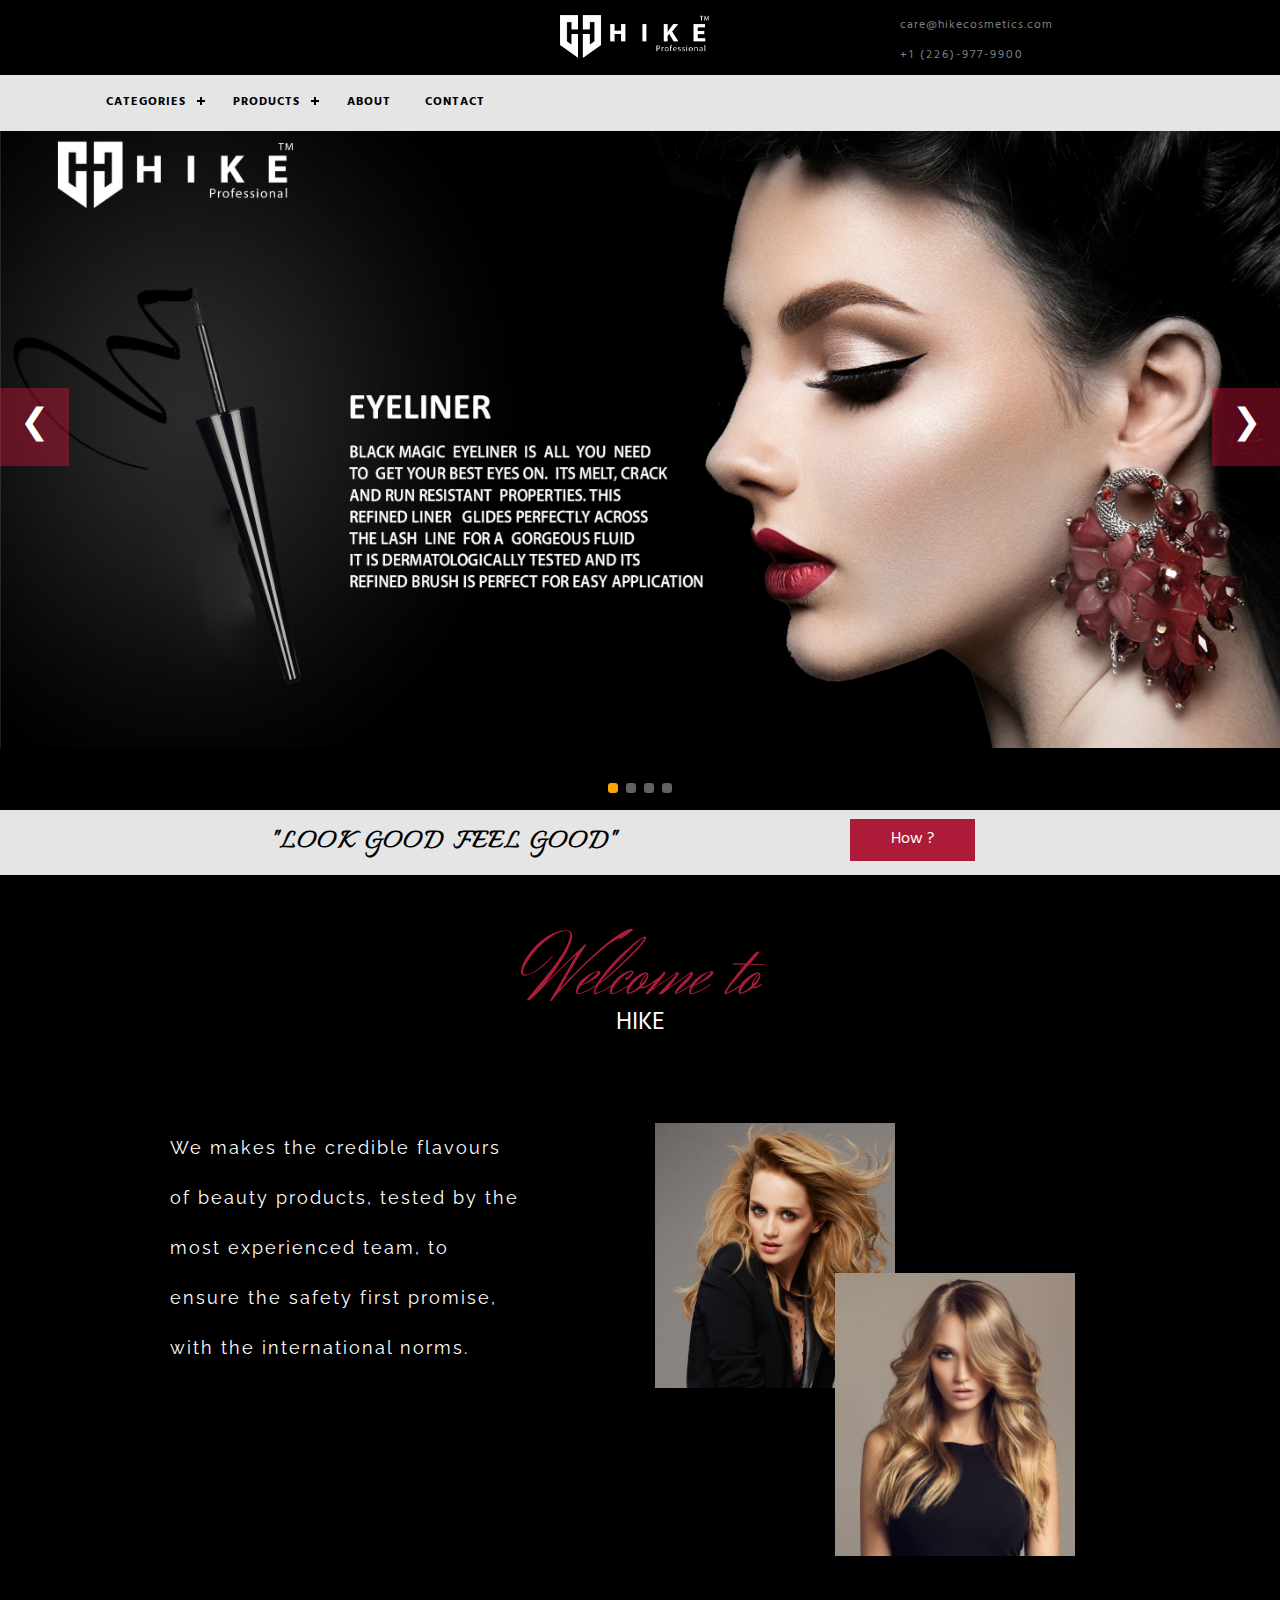
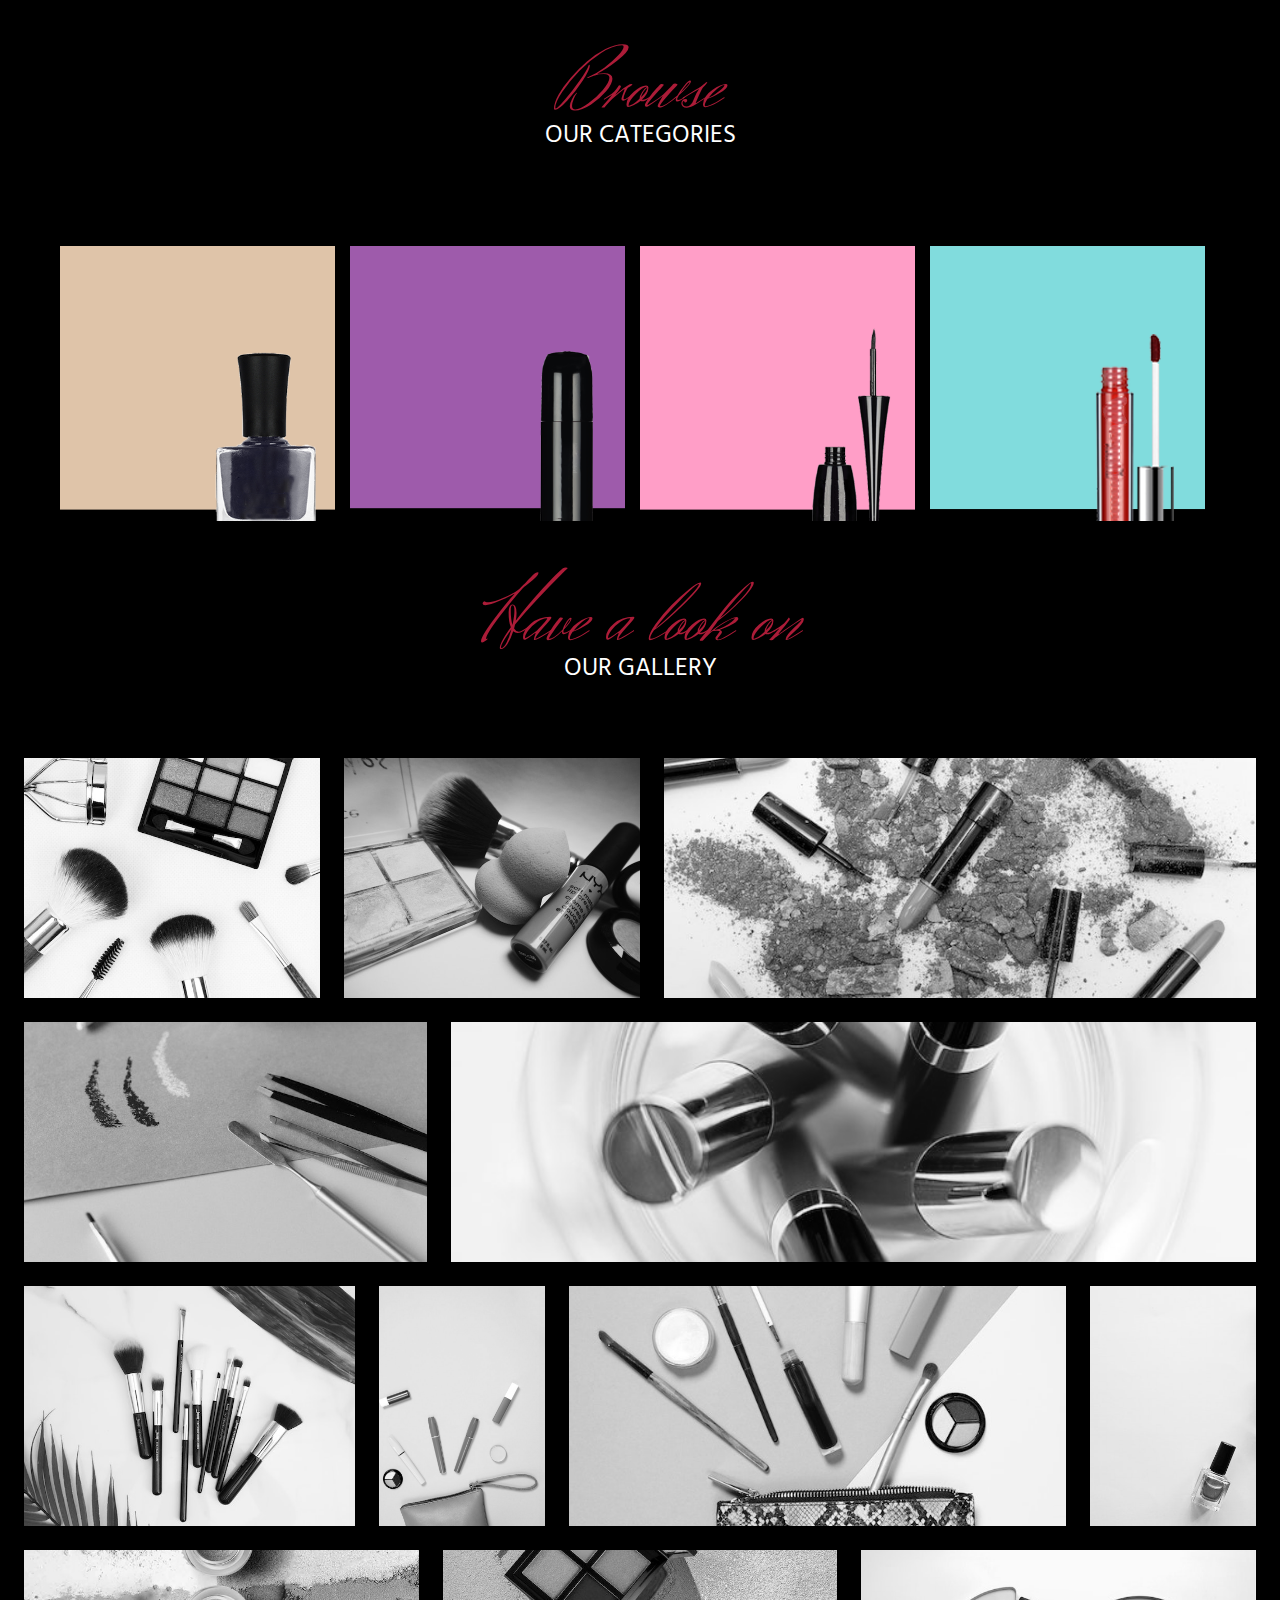
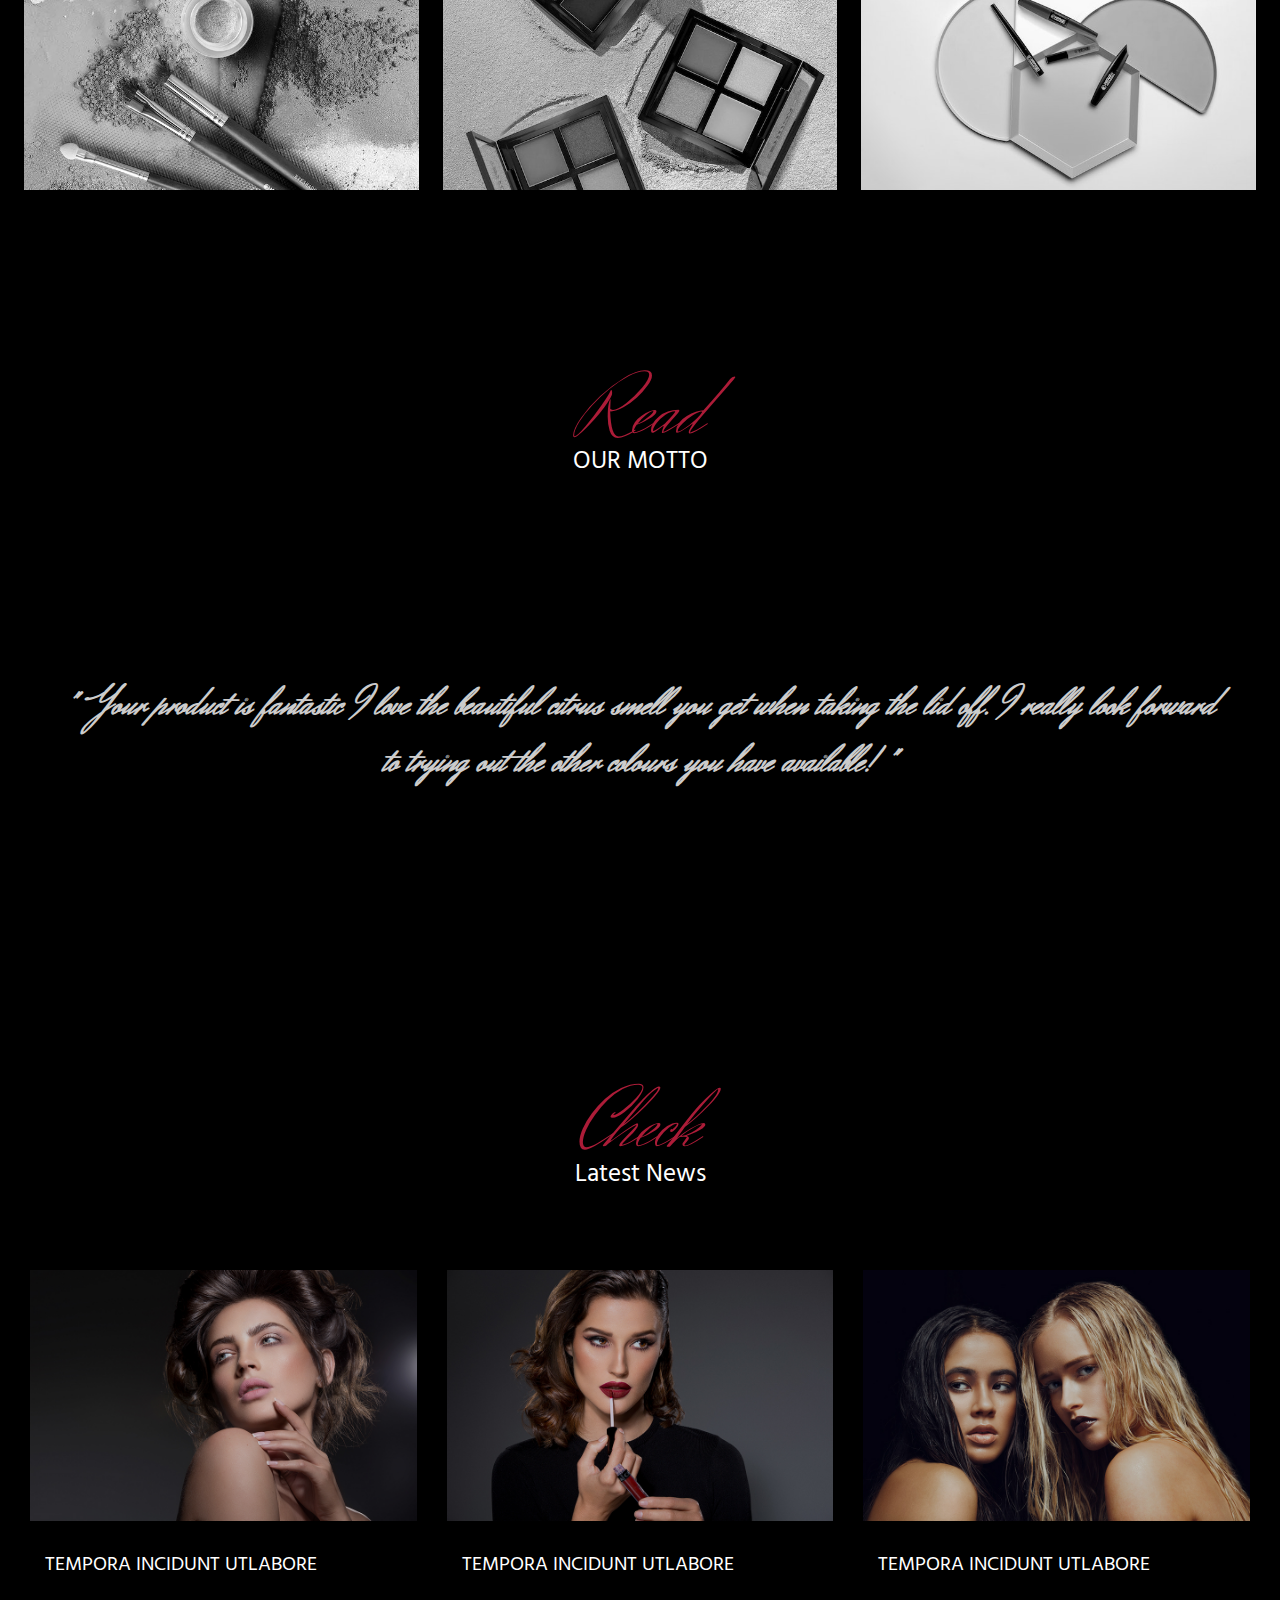
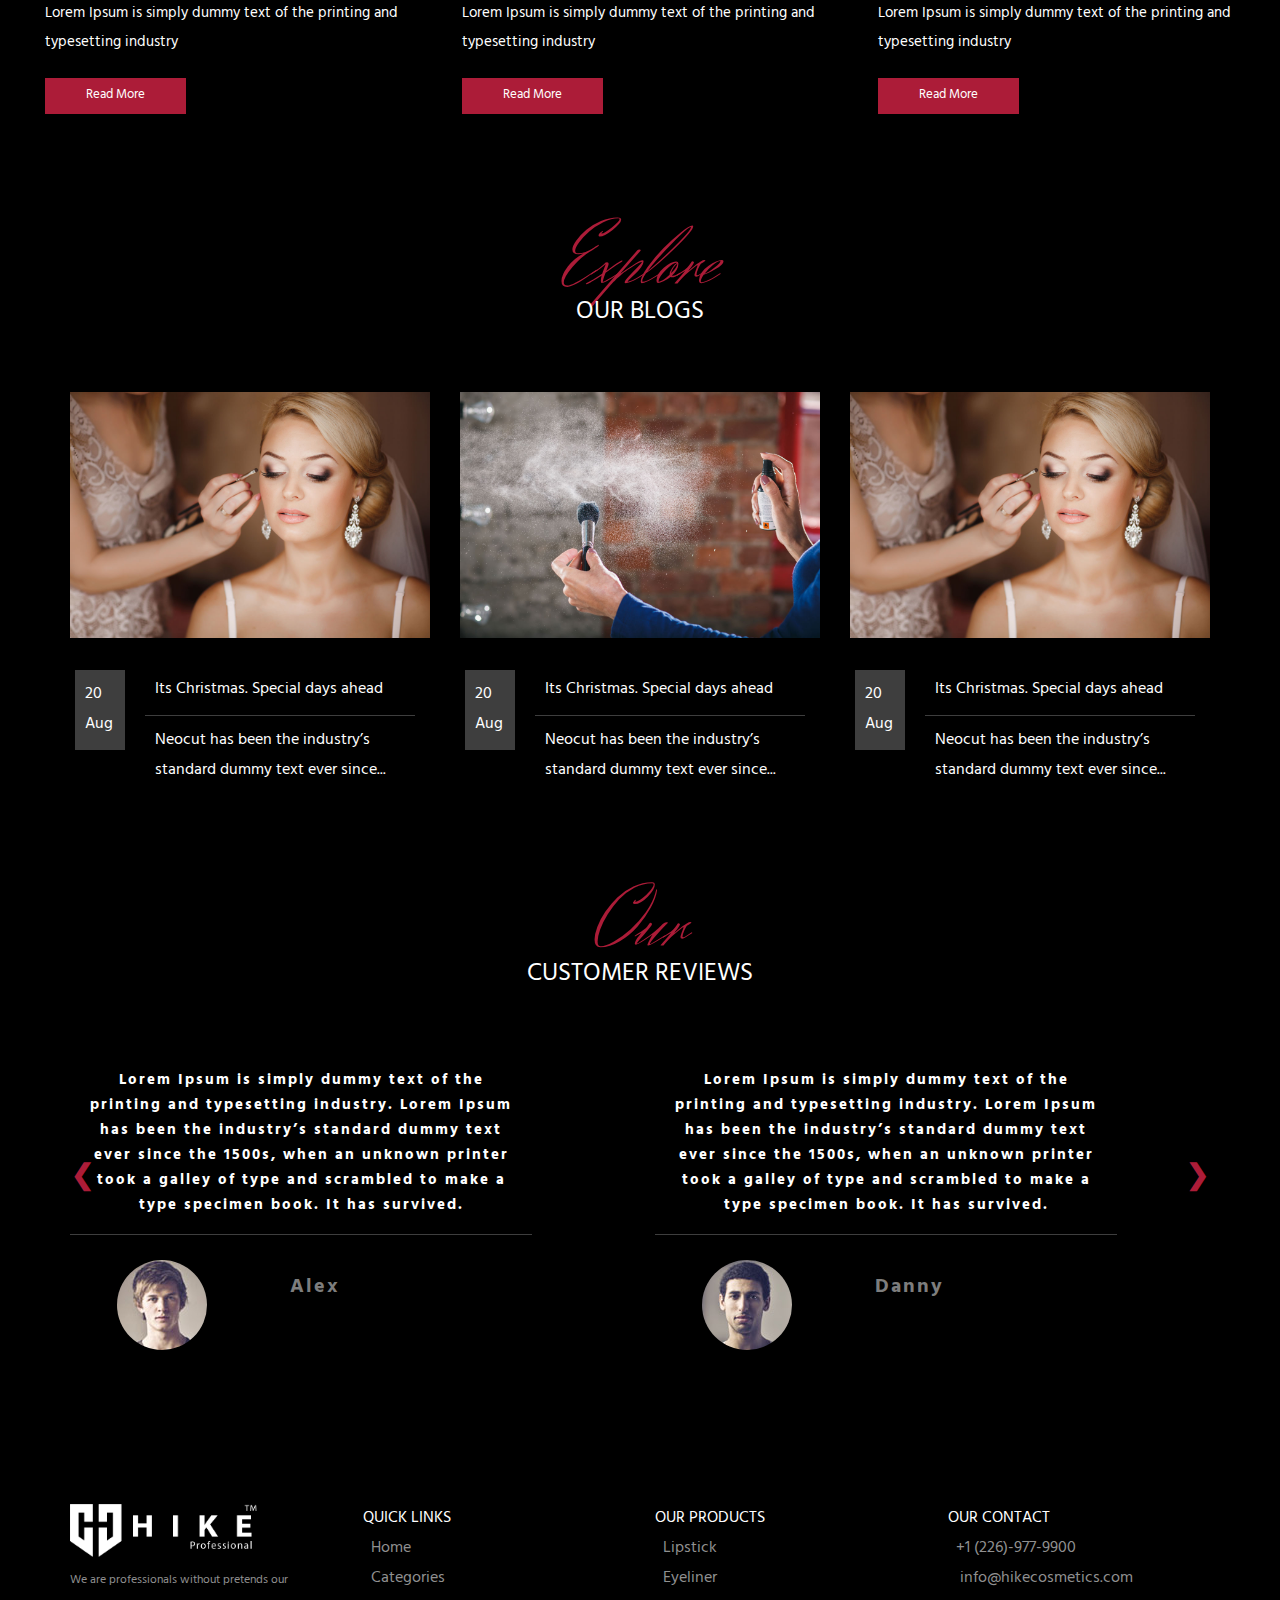
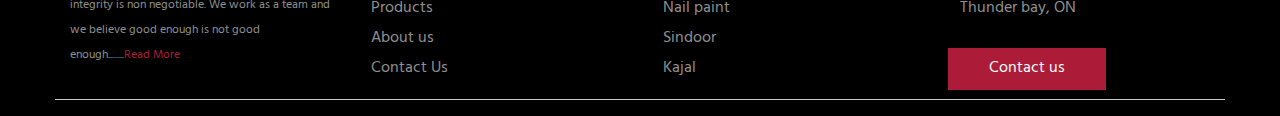
==== index.html @ cfb7b08a "init-com" ====
<!DOCTYPE html>
<html>

<head>

    <!---meta tags-->
    <meta charset="utf-8" />
    <meta http-equiv="X-UA-Compatible" content="IE=edge" />
    <meta name="viewport" content="width=device-width, initial-scale=1.0  user-scalable=no">

    <title>HOME - HIKE</title>
    <link rel="icon" type="image/x-icon" href="./asset/images/logo/logo-only-black.png">

    <!---stylesheets-->
    <link rel="stylesheet" href="https://use.fontawesome.com/releases/v5.6.3/css/all.css" integrity="sha384-UHRtZLI+pbxtHCWp1t77Bi1L4ZtiqrqD80Kn4Z8NTSRyMA2Fd33n5dQ8lWUE00s/" crossorigin="anonymous" />
    <link rel="stylesheet" href="https://fonts.googleapis.com/css?family=Hind+Guntur:300,400,500,600,700" />
    <link rel="stylesheet" href="https://fonts.googleapis.com/css?family=Herr+Von+Muellerhoff&display=swap" />
    <link rel="stylesheet" href="https://fonts.googleapis.com/css?family=Italianno&display=swap" />
    <link rel="stylesheet" href="https://fonts.googleapis.com/css?family=Raleway&display=swap" />
    <link type="text/css" rel="stylesheet" href="./asset/css/grid.css" />
    <link type="text/css" rel="stylesheet" href="./asset/css/style.css" />
    <link type="text/css" rel="stylesheet" href="./asset/css/animation.css" />
    <link type="text/css" rel="stylesheet" href="./asset/css/mobile-responsive.css" />
    <link type="text/css" rel="stylesheet" href="./asset/css/tablet-responsive.css" />




</head>

<body>

    <div class="web-wrapwer">
        <div class="web-container">

            <div class="top-nav-wrapper">


                <!--top-nav-->
                <section class="top-nav bg-color-black">
                    <div class="container">
                        <div class="row no-mar no-pad">
                            <div class="col-4 col-t-4 no-pad">
                                <div class="top-nav-left-sec">
                                    <i class="fab fa-facebook facebook-icon color-grey-1 fs-20"></i>
                                    <i class="fab fa-twitter  twitter-icon color-grey-1 fs-20"></i>
                                    <i class="fab fa-youtube  youtube-icon color-grey-1 fs-20"></i>
                                    <i class="fab fa-google-plus  googleplus-icon color-grey-1 fs-20"></i>
                                </div>

                            </div>
                            <div class="col-4 col-t-4 pad-5 pad-t-15">
                                <div class="top-nav-center-sec" style="text-align: center;">
                                    <img src="./asset/images/logo/logo-white.png" height="auto" width="160px" />
                                </div>
                            </div>
                            <div class="col-4 col-t-4 no-pad">
                                <div class="top-nav-right-sec">
                                    <div class="top-nav-email pad-t-10">
                                        <i class="fas fa-envelope color-theme-red fs-14"></i>
                                        <span class="span-mail-cont">care@hikecosmetics.com</span>
                                    </div>
                                    <div class="top-nav-phone no-pad">
                                        <i class="fas fa-phone color-theme-red fs-14"></i>
                                        <span class="span-mail-cont">+1 (226)-977-9900</span>
                                    </div>

                                </div>
                            </div>
                        </div>
                    </div>
                </section>

                <!--menu-bar-->


                <div class="navbar-wrapper bg-color-grey-2">
                    <div class="container">
                        <div id='cssmenu'>
                            <ul>


                                <li><a href="./index.html" class="menu-home-icon"><i class="fas fa-home"></i></a></li>
                                <li class='active'>
                                    <a href='#'>Categories</a>
                                    <ul>
                                        <li>
                                            <a href="./eye-category.html">EYES</a>
                                            <ul>
                                                <li><a href="./leyeliner.html">LIQUID EYELINER</a></li>
                                                <li><a href="./kajal.html">BLACK KAJAL</a></li>
                                            </ul>
                                        </li>

                                        <li>
                                            <a href="./lipstick.html">LIPS</a>

                                        </li>
                                        <li>
                                            <a href="./nailpaint.html">NAILS</a>

                                        </li>

                                        <li>
                                            <a href="./sindoor.html">FOREHEAD</a>

                                        </li>

                                    </ul>
                                </li>
                                <li class='active'>
                                    <a href='#'>PRODUCTS</a>
                                    <ul>
                                        <li>
                                            <a href="./leyeliner.html">EYELINER</a>

                                        </li>
                                        <li>
                                            <a href="./kajal.html">KAJAL</a>

                                        </li>
                                        <li>
                                            <a href="./lipstick.html">LIPSTICK</a>

                                        </li>
                                        <li>
                                            <a href="./nailpaint.html">NAILPAINT</a>

                                        </li>


                                        <li>
                                            <a href="./sindoor.html">SINDOOR</a>

                                        </li>
                                    </ul>
                                </li>
                                <li><a href="./aboutus.html">About</a></li>
                                <li><a href="./contactus.html">Contact</a></li>
                                <li class="search-bar">


                                </li>
                            </ul>
                        </div>
                    </div>
                </div>
            </div>
            <div class="web-page-body">

                <!---big slider-->
                <div class="slider-wrapper">
                    <div class="center">
                        <!-- <div class="loader">
            <div class="loader-inner"></div>
        </div> -->
                        <div class="slider">
                            <ul>
                                <li>
                                    <img src="./asset/images/banner/eyeliner-product-banner.jpg" max-height="600px" />
                                </li>
                                <li>
                                    <img src="./asset/images/banner/kajal-product-banner.jpg" max-height="600px" />
                                </li>
                                <li>
                                    <img src="./asset/images/banner/Lipstick-product-banner.jpg" max-height="600px" />
                                </li>
                                <li>
                                    <img src="./asset/images/banner/Nailpaint-product-banner.jpg" max-height="600px" />
                                </li>

                            </ul>
                        </div>
                    </div>

                </div>

                <!--Quick action row-->
                <section class="bg-color-grey-2">
                    <div class="container">
                        <div class="slogan-sec row no-pad no-mar pad-10 text-center">
                            <div class="col-8 col-lt-8 col-xt-8 col-m-12">
                                <div class="slogan-text-con">
                                    <span>"LOOK GOOD FEEL GOOD"</span>

                                </div>

                            </div>
                            <div class="col-4 col-lt-4 col-xt-4 col-m-12">
                                <div class="slogan-button-con">
                                    <a class="btn-primary" asp-controller="Contactus" asp-action="index">How ?</a>

                                </div>

                            </div>

                        </div>
                    </div>
                </section>
                <!--welcome to Hike-->
                <section>
                    <div class="container">

                        <div class="section-heading-con row no-pad no-mar">
                            <span>Welcome to</span>
                            <h1> HIKE </h1>

                        </div>
                        <div class="welcome-body-con">
                            <div class="col-6 col-lt-6 col-xt-12 col-m-12">
                                <div class="welcome-body-left-sec">

                                    We makes the credible flavours of beauty products, tested by the most experienced team, to ensure the safety first promise, with the international norms.

                                </div>
                            </div>
                            <div class="col-6 col-lt-6 col-xt-12 col-m-12">
                                <div class="welcome-body-right-sec">
                                    <div class="floating-image-1">
                                        <img src="./asset/images/company/s1.jpg" />
                                    </div>
                                    <div class="floating-image-2">
                                        <img src="./asset/images/company/s2.jpg" />
                                    </div>


                                </div>
                            </div>

                        </div>



                    </div>
                </section>

                <!--our categories-->
                <section>
                    <div class="container">
                        <div class="section-heading-con row no-pad no-mar">
                            <span>Browse</span>
                            <h1>OUR CATEGORIES </h1>

                        </div>
                        <div class="category-container">
                            <div class="box">
                                <div class="imgBx">
                                    <img src="./asset/images/categories/nailpaint.png">
                                </div>
                                <div class="content">
                                    <div>
                                        <h2>Nailpaint</h2>
                                        <p>
                                            Flaunt your creativity and bring your nails to life with Hike Cosmetics color coating systems.
                                        </p>
                                    </div>
                                </div>
                            </div>
                            <div class="box">
                                <div class="imgBx">
                                    <img src="./asset/images/categories/lipstick.png">
                                </div>
                                <div class="content">
                                    <div>
                                        <h2>Lipstick</h2>
                                        <p>
                                            Treat your lips to a kiss of smooth, creamy color with our irresistible Stirring Trending Peaks Lipsticks.
                                        </p>
                                    </div>
                                </div>
                            </div>
                            <div class="box">
                                <div class="imgBx">
                                    <img src="./asset/images/categories/eyeliner.png">

                                </div>
                                <div class="content">
                                    <div>
                                        <h2>Eyeliner</h2>
                                        <p>
                                            Smooth and Easy Tip to achive bold dramatic eyes using Hike Cosmetic’s Glide Kajal and Eyeliner.
                                        </p>
                                    </div>
                                </div>
                            </div>
                            <div class="box">
                                <div class="imgBx">
                                    <img src="./asset/images/categories/sindoor.png">
                                </div>
                                <div class="content">
                                    <div>
                                        <h2>Sindoor</h2>
                                        <p>
                                            Treat your forehead with amazing sindoor offered by Hike Cosmetics.
                                        </p>
                                    </div>
                                </div>
                            </div>
                        </div>

                    </div>

                </section>

                <!--gallery section-->
                <section class="product-container">
                    <div class="container">
                        <div class="section-heading-con">
                            <span>Have a look on</span>
                            <h1>OUR GALLERY</h1>

                        </div>

                    </div>

                    <div class="image-grid">
                        <div class="image-row">
                            <div class="image image-01"></div>
                            <div class="image image-02"></div>
                            <div class="image image-03"></div>
                        </div>
                        <div class="image-row">
                            <div class="image image-04"></div>
                            <div class="image image-05"></div>
                        </div>
                        <div class="image-row">
                            <div class="image image-06"></div>
                            <div class="image image-07"></div>
                            <div class="image image-08"></div>
                            <div class="image image-09"></div>
                        </div>
                        <div class="image-row">
                            <div class="image image-10"></div>
                            <div class="image image-11"></div>
                            <div class="image image-12"></div>
                        </div>
                    </div>
                </section>



                <!--parralex model-->
                <section class="center-parallex">
                    <div class="container">
                        <div class="section-heading-con">
                            <span>Read</span>
                            <h1>OUR MOTTO</h1>

                        </div>

                    </div>
                    <div class="center-parallex-block">
                        <div class="container">
                            <h2>" Your product is fantastic I love the beautiful citrus smell you get when taking the lid off. I really look forward to trying out the other colours you have available! "</h2>
                        </div>
                    </div>
                </section>

                <!--latest news-->
                <section>
                    <div class="latest-news-header">
                        <div class="container">
                            <div class="section-heading-con">
                                <span>Check</span>
                                <h1>
                                    Latest News
                                </h1>

                            </div>
                        </div>

                    </div>

                </section>

                <section>
                    <div class="latest-news-con row">
                        <div class="col-4">
                            <div class="latest-news-common">
                                <img class="w-100" src="./asset/images/news/n1.jpg" />
                                <h2>TEMPORA INCIDUNT UTLABORE</h2>
                                <p>Lorem Ipsum is simply dummy text of the printing and typesetting industry</p>
                                <a><input type="button" class="btn-primary" value="Read More" /> </a>
                            </div>
                        </div>
                        <div class="col-4">
                            <div class="latest-news-common">
                                <img class="w-100" src="./asset/images/news/n2.jpg" />
                                <h2>TEMPORA INCIDUNT UTLABORE</h2>
                                <p>Lorem Ipsum is simply dummy text of the printing and typesetting industry</p>
                                <a><input type="button" class="btn-primary" value="Read More" /> </a>
                            </div>
                        </div>
                        <div class="col-4">
                            <div class="latest-news-common">
                                <img class="w-100" src="./asset/images/news/n3.jpg" />
                                <h2>TEMPORA INCIDUNT UTLABORE</h2>
                                <p>Lorem Ipsum is simply dummy text of the printing and typesetting industry</p>
                                <a><input type="button" class="btn-primary" value="Read More" /> </a>
                            </div>
                        </div>
                    </div>

                </section>

                <!--our blogs-->
                <section>
                    <div class="our-blog-sec">
                        <div class="container">

                            <div class="section-heading-con">
                                <span>Explore</span>
                                <h1>
                                    OUR BLOGS
                                </h1>

                            </div>
                            <div class="our-blog-con">
                                <div class="col-4">
                                    <div class="our-blog-common-con">
                                        <img class="w-100" src="./asset/images/blogs/b1.jpg" />
                                        <div class="our-blog-description">
                                            <div class="col-2 pad-5">
                                                <div class="our-blog-timming">
                                                    <p>
                                                        20<br /> Aug
                                                    </p>
                                                </div>
                                            </div>
                                            <div class="col-10">
                                                <div class="our-blog-title">
                                                    Its Christmas. Special days ahead
                                                </div>
                                                <div class="our-blog-detail">
                                                    Neocut has been the industry’s standard dummy text ever since...
                                                </div>
                                            </div>
                                        </div>
                                    </div>
                                </div>
                                <div class="col-4">
                                    <div class="our-blog-common-con">
                                        <img class="w-100" src="./asset/images/blogs/b2.jpg" />
                                        <div class="our-blog-description">
                                            <div class="col-2 pad-5">
                                                <div class="our-blog-timming">
                                                    <p>
                                                        20<br /> Aug
                                                    </p>
                                                </div>
                                            </div>
                                            <div class="col-10">
                                                <div class="our-blog-title">
                                                    Its Christmas. Special days ahead
                                                </div>
                                                <div class="our-blog-detail">
                                                    Neocut has been the industry’s standard dummy text ever since...
                                                </div>
                                            </div>
                                        </div>
                                    </div>
                                </div>
                                <div class="col-4">
                                    <div class="our-blog-common-con">
                                        <img class="w-100" src="./asset/images/blogs/b1.jpg" />
                                        <div class="our-blog-description">
                                            <div class="col-2 pad-5">
                                                <div class="our-blog-timming">
                                                    <p>
                                                        20<br /> Aug
                                                    </p>
                                                </div>
                                            </div>
                                            <div class="col-10">
                                                <div class="our-blog-title">
                                                    Its Christmas. Special days ahead
                                                </div>
                                                <div class="our-blog-detail">
                                                    Neocut has been the industry’s standard dummy text ever since...
                                                </div>
                                            </div>
                                        </div>
                                    </div>
                                </div>


                            </div>

                        </div>
                    </div>
                </section>

                <!--testimonials -->
                <section class="slider-3">
                    <div class="container">
                        <div class="section-heading-con">
                            <span>Our</span>
                            <h1>
                                CUSTOMER REVIEWS
                            </h1>
                        </div>
                        <div class="slidercontainer3">
                            <div class="showSlide3 fade3">
                                <div class="content3">
                                    <div class="col-6">
                                        <!-- <div class="col-2">
                        <div class="testimonial-icon-sec">
                            "
                        </div>
                    </div> -->
                                        <div class="col-10" style="border-bottom: 1px solid #3e3e3e;">
                                            <div class="testimonial-desc-sec">
                                                <h1>
                                                    Lorem Ipsum is simply dummy text of the printing and typesetting industry. Lorem Ipsum has been the industry’s standard dummy text ever since the 1500s, when an unknown printer took a galley of type and scrambled to make a type specimen book. It has survived.
                                                </h1>
                                            </div>
                                        </div>
                                        <div class="testimonial-person-info">
                                            <div class="col-4">
                                                <div class="testimonial-person-pic">
                                                    <img src="./asset/images/testimonial/t1.jpg" />
                                                </div>

                                            </div>

                                            <div class="col-8">
                                                <div class="testimonial-person-name">
                                                    Alex
                                                </div>

                                            </div>

                                        </div>
                                    </div>
                                    <div class="col-6">
                                        <!-- <div class="col-2">
                        <div class="testimonial-icon-sec">
                            "
                        </div>
                    </div> -->
                                        <div class="col-10" style="border-bottom: 1px solid #3e3e3e;">
                                            <div class="testimonial-desc-sec">
                                                <h1>
                                                    Lorem Ipsum is simply dummy text of the printing and typesetting industry. Lorem Ipsum has been the industry’s standard dummy text ever since the 1500s, when an unknown printer took a galley of type and scrambled to make a type specimen book. It has survived.
                                                </h1>
                                            </div>
                                        </div>
                                        <div class="testimonial-person-info">
                                            <div class="col-4">
                                                <div class="testimonial-person-pic">
                                                    <img src="./asset/images/testimonial/t2.jpg" />
                                                </div>

                                            </div>

                                            <div class="col-8">
                                                <div class="testimonial-person-name">
                                                    Danny
                                                </div>

                                            </div>

                                        </div>
                                    </div>

                                </div>
                            </div>
                            <div class="showSlide3 fade3" style="background-color: transparent">
                                <div class="content3">
                                    <div class="col-6">
                                        <!-- <div class="col-2">
                        <div class="testimonial-icon-sec">
                            "
                        </div>
                    </div> -->
                                        <div class="col-10" style="border-bottom: 1px solid #3e3e3e;">
                                            <div class="testimonial-desc-sec">
                                                <h1>
                                                    Lorem Ipsum is simply dummy text of the printing and typesetting industry. Lorem Ipsum has been the industry’s standard dummy text ever since the 1500s, when an unknown printer took a galley of type and scrambled to make a type specimen book. It has survived.
                                                </h1>
                                            </div>
                                        </div>
                                        <div class="testimonial-person-info">
                                            <div class="col-4">
                                                <div class="testimonial-person-pic">
                                                    <img src="./asset/images/testimonial/t3.jpg" />
                                                </div>

                                            </div>

                                            <div class="col-8">
                                                <div class="testimonial-person-name">
                                                    Garry
                                                </div>

                                            </div>

                                        </div>
                                    </div>
                                    <div class="col-6">
                                        <!-- <div class="col-2">
                        <div class="testimonial-icon-sec">
                            "
                        </div>
                    </div> -->
                                        <div class="col-10" style="border-bottom: 1px solid #3e3e3e;">
                                            <div class="testimonial-desc-sec">
                                                <h1>
                                                    Lorem Ipsum is simply dummy text of the printing and typesetting industry. Lorem Ipsum has been the industry’s standard dummy text ever since the 1500s, when an unknown printer took a galley of type and scrambled to make a type specimen book. It has survived.
                                                </h1>
                                            </div>
                                        </div>
                                        <div class="testimonial-person-info">
                                            <div class="col-4">
                                                <div class="testimonial-person-pic">
                                                    <img src="./asset/images/testimonial/t4.jpg" />
                                                </div>

                                            </div>

                                            <div class="col-8">
                                                <div class="testimonial-person-name">
                                                    Jassy
                                                </div>

                                            </div>

                                        </div>
                                    </div>

                                </div>
                            </div>


                            <!-- Navigation arrows -->
                            <a class="left3" onclick="nextSlide3(-1)">❮</a>
                            <a class="right3" onclick="nextSlide3(1)">❯</a>
                        </div>
                    </div>


                </section>
                <!------------------------------subscribe newsletter---------------------------------->
                <!-- <section class="bg-color-grey-1">
    <div class="container">
        <div class="col-6">
            <div class="newsletter-subscribe-left">
                <h1>Subscribe your News letter</h1>
            </div>
        </div>
        <div class="col-6">
            <div class="newsletter-subscribe-right">
                <input type="text" placeholder="enter your email" />
                <input type="button" class="pink-button-l" value="SEND" />
            </div>
        </div>

    </div>
</section> -->


            </div>

            <!------------------ Back to top button ---------------->
            <a id="back-to-top-button"><i class="fas fa-arrow-up"></i></a>

        </div>
    </div>


    <!------------------------------------footer 1------------------------------------------------>
    <div class="footer-wrapper">
        <div class="footer-sec-1">
            <div class="container">
                <div class="footer-con row">
                    <div class="col-3">
                        <div class="footer-first-column">
                            <div class="footer-logo-sec">
                                <img src="./asset/images/logo/logo-white.png" height="auto" width="200px;" />
                            </div>
                            <div class="footer-logo-description">
                                <p>
                                    We are professionals without pretends our integrity is non negotiable. We work as a team and we believe good enough is not good enough........<a class="color-theme-red">Read More</a>
                                </p>
                            </div>
                        </div>
                    </div>
                    <div class="col-3">
                        <div class="quick-links">
                            <h1>QUICK LINKS</h1>
                            <ul>
                                <li> <i class="fas fa-circle color-theme-red color-theme-red fs-8"></i>&nbsp;&nbsp;<a href="index.html">Home</a></li>
                                <li> <i class="fas fa-circle color-theme-red color-theme-red fs-8"></i>&nbsp;&nbsp;<a href="events.html">Categories</a></li>
                                <li> <i class="fas fa-circle color-theme-red color-theme-red fs-8"></i>&nbsp;&nbsp;<a href="services.html">Products</a></li>
                                <li> <i class="fas fa-circle color-theme-red color-theme-red fs-8"></i>&nbsp;&nbsp;<a href="gallery.html">About us</a></li>
                                <li> <i class="fas fa-circle color-theme-red color-theme-red fs-8"></i>&nbsp;&nbsp;<a href="about-us.html">Contact Us</a></li>
                            </ul>
                        </div>

                    </div>
                    <div class="col-3">
                        <div class="our-courses">
                            <h1>OUR PRODUCTS</h1>
                            <ul>
                                <li> <i class="fas fa-circle  color-theme-red fs-8"></i>&nbsp;&nbsp;<a href="events.html">Lipstick</a></li>
                                <li> <i class="fas fa-circle  color-theme-red fs-8"></i>&nbsp;&nbsp;<a href="services.html">Eyeliner</a></li>
                                <li> <i class="fas fa-circle  color-theme-red fs-8"></i>&nbsp;&nbsp;<a href="index.html">Nail paint</a></li>
                                <li> <i class="fas fa-circle  color-theme-red fs-8"></i>&nbsp;&nbsp;<a href="gallery.html">Sindoor</a></li>
                                <li> <i class="fas fa-circle  color-theme-red fs-8"></i>&nbsp;&nbsp;<a href="aboutus/index">Kajal</a></li>
                            </ul>
                        </div>
                    </div>
                    <div class="col-3">
                        <div class="our-address">
                            <h1>OUR CONTACT</h1>
                            <p><i class="fas fa-phone" style="color: #AC1C38"></i>&nbsp;&nbsp;+1 (226)-977-9900</p>
                            <a href="#">
                                <p>
                                    <i class="fas fa-envelope" style="color: #AC1C38;"></i>&nbsp;&nbsp;&nbsp;info@hikecosmetics.com
                                </p>
                            </a>
                            <h4><i class="fas fa-map-marker-alt" style="color: #AC1C38;"></i>&nbsp;&nbsp;&nbsp;Thunder bay, ON</h4>
                            <br>
                            <a class="btn-primary" href="contactus/index" style="margin:20px 0px;">
                                Contact us


                            </a>
                        </div>
                    </div>
                </div>
            </div>
        </div>

        <!------------------------------------footer 2------------------------------------------------>


        <div class="footer-sec-2">
            <div class="container">
                <div class="footer-sec-2-con" style="border-top:1px solid #cbcbcb;">
                    <div class="col-6">
                        <div class="footer-2-item-1">
                            <p style="color:#909090;">
                                <a style="color:white" href="#">Privacy Policy</a> &nbsp; &nbsp;<a style="color:white;" href="#">Term and Conditions</a> </br>
                                © @DateTime.Now.Year Hike Cosmetics All Rights Reserved.

                            </p>
                        </div>
                    </div>

                    <div class="col-6">

                        <div class="footer-2-item-2">
                            <p style="color:white;">Designed with <i class="fas fa-heart" style="color:red;"></i> By Er. Harpreet Singh</p>
                        </div>


                    </div>

                </div>
            </div>
        </div>

    </div>

    <!---scripts-->
    <script type="text/javascript" src="https://cdnjs.cloudflare.com/ajax/libs/jquery/3.7.0/jquery.min.js"></script>
    <script src="./asset/js/common.js" type="text/javascript"></script>
    <script src="./asset/js/script.js" type="text/javascript"></script>


</body>



</html>
---- asset/css/grid.css ----
﻿/* CSS Null*/

* {
    padding: 0px;
    list-style: none;
    text-decoration: none;
    margin: 0px;
    outline: none;
    -webkit-appearance: none;
    font-weight: inherit;
    font-size: inherit;
    line-height: inherit;
}

input[type=checkbox] {
    -webkit-appearance: checkbox;
}

html,
body,
form {
    -webkit-box-sizing: border-box;
    -moz-box-sizing: border-box;
    box-sizing: border-box;
    margin: 0px;
    padding: 0px;
}


/*html, body{height:100%; max-height:100%; overflow:hidden;}*/


/*body.unactive{ overflow:hidden;}*/

div,
span,
a {
    -webkit-box-sizing: border-box;
    -moz-box-sizing: border-box;
    box-sizing: border-box;
}

textarea,
input {
    outline: none;
}

.container {
    width: 100%;
    margin: 0px auto;
}

.container::after {
    content: "";
    clear: both;
    display: block;
}

.container.fluid {
    width: 100%;
}

.col-1 {
    width: 8.33%;
}

.col-2 {
    width: 16.66%;
}

.col-3 {
    width: 25%;
}

.col-4 {
    width: 33.33%;
}

.col-5 {
    width: 41.66%;
}

.col-6 {
    width: 50%;
}

.col-7 {
    width: 58.33%;
}

.col-8 {
    width: 66.66%;
}

.col-9 {
    width: 75%;
}

.col-10 {
    width: 83.33%;
}

.col-11 {
    width: 91.66%;
}

.col-12 {
    width: 100%;
}

[class*="col-"] {
    float: left;
    padding: 15px;
}

.row {
    padding: 15px;
}

.row::after {
    content: "";
    clear: both;
    display: block;
}

.hid {
    display: none !important;
}

.vis {
    display: block !important;
}

@media (min-width: 1280px)
/* s */

{
    .col-s-1 {
        width: 8.33%;
    }
    .col-s-2 {
        width: 16.66%;
    }
    .col-s-3 {
        width: 25%;
    }
    .col-s-4 {
        width: 33.33%;
    }
    .col-s-5 {
        width: 41.66%;
    }
    .col-s-6 {
        width: 50%;
    }
    .col-s-7 {
        width: 58.33%;
    }
    .col-s-8 {
        width: 66.66%;
    }
    .col-s-9 {
        width: 75%;
    }
    .col-s-10 {
        width: 83.33%;
    }
    .col-s-11 {
        width: 91.66%;
    }
    .col-s-12 {
        width: 100%;
    }
    .hid-s {
        display: none !important;
    }
    .vis-s {
        display: block;
    }
}

@media (min-width: 1921px)
/* ls */

{
    .container {
        width: 1380px;
    }
    .col-ls-1 {
        width: 8.33%;
    }
    .col-ls-2 {
        width: 16.66%;
    }
    .col-ls-3 {
        width: 25%;
    }
    .col-ls-4 {
        width: 33.33%;
    }
    .col-ls-5 {
        width: 41.66%;
    }
    .col-ls-6 {
        width: 50%;
    }
    .col-ls-7 {
        width: 58.33%;
    }
    .col-ls-8 {
        width: 66.66%;
    }
    .col-ls-9 {
        width: 75%;
    }
    .col-ls-10 {
        width: 83.33%;
    }
    .col-ls-11 {
        width: 91.66%;
    }
    .col-ls-12 {
        width: 100%;
    }
    .hid-ls {
        display: none !important;
    }
    .vis-ls {
        display: block;
    }
}

@media (min-width: 1280px) and (max-width:1920px)
/* xs */

{
    .container {
        width: 1170px;
    }
    .col-xs-1 {
        width: 8.33%;
    }
    .col-xs-2 {
        width: 16.66%;
    }
    .col-xs-3 {
        width: 25%;
    }
    .col-xs-4 {
        width: 33.33%;
    }
    .col-xs-5 {
        width: 41.66%;
    }
    .col-xs-6 {
        width: 50%;
    }
    .col-xs-7 {
        width: 58.33%;
    }
    .col-xs-8 {
        width: 66.66%;
    }
    .col-xs-9 {
        width: 75%;
    }
    .col-xs-10 {
        width: 83.33%;
    }
    .col-xs-11 {
        width: 91.66%;
    }
    .col-xs-12 {
        width: 100%;
    }
    .hid-xs {
        display: none !important;
    }
    .vis-xs {
        display: block;
    }
}

@media (max-width:991px)
/*col Transition*/

{
    .col-1 {
        width: 100%;
    }
    .col-2 {
        width: 100%;
    }
    .col-3 {
        width: 100%;
    }
    .col-4 {
        width: 100%;
    }
    .col-5 {
        width: 100%;
    }
    .col-6 {
        width: 100%;
    }
    .col-7 {
        width: 100%;
    }
    .col-8 {
        width: 100%;
    }
    .col-9 {
        width: 100%;
    }
    .col-10 {
        width: 100%;
    }
    .col-11 {
        width: 100%;
    }
    .col-12 {
        width: 100%;
    }
    .hid-trans {
        display: none !important;
    }
    .vis-trans {
        display: block;
    }
}

@media (min-width: 551px) and (max-width:1279px)
/* t */

{
    .col-t-1 {
        width: 8.33%;
    }
    .col-t-2 {
        width: 16.66%;
    }
    .col-t-3 {
        width: 25%;
    }
    .col-t-4 {
        width: 33.33%;
    }
    .col-t-5 {
        width: 41.66%;
    }
    .col-t-6 {
        width: 50%;
    }
    .col-t-7 {
        width: 58.33%;
    }
    .col-t-8 {
        width: 66.66%;
    }
    .col-t-9 {
        width: 75%;
    }
    .col-t-10 {
        width: 83.33%;
    }
    .col-t-11 {
        width: 91.66%;
    }
    .col-t-12 {
        width: 100%;
    }
    .hid-t {
        display: none !important;
    }
    .vis-t {
        display: block;
    }
}

@media (min-width: 992px) and (max-width:1279px)
/* lt */

{
    .container {
        width: 970px;
    }
    .col-lt-1 {
        width: 8.33%;
    }
    .col-lt-2 {
        width: 16.66%;
    }
    .col-lt-3 {
        width: 25%;
    }
    .col-lt-4 {
        width: 33.33%;
    }
    .col-lt-5 {
        width: 41.66%;
    }
    .col-lt-6 {
        width: 50%;
    }
    .col-lt-7 {
        width: 58.33%;
    }
    .col-lt-8 {
        width: 66.66%;
    }
    .col-lt-9 {
        width: 75%;
    }
    .col-lt-10 {
        width: 83.33%;
    }
    .col-lt-11 {
        width: 91.66%;
    }
    .col-lt-12 {
        width: 100%;
    }
    .hid-lt {
        display: none !important;
    }
    .vis-lt {
        display: block;
    }
}

@media (min-width: 551px) and (max-width:991px)
/* xt */

{
    .container {
        width: 100%;
    }
    .col-xt-1 {
        width: 8.33%;
    }
    .col-xt-2 {
        width: 16.66%;
    }
    .col-xt-3 {
        width: 25%;
    }
    .col-xt-4 {
        width: 33.33%;
    }
    .col-xt-5 {
        width: 41.66%;
    }
    .col-xt-6 {
        width: 50%;
    }
    .col-xt-7 {
        width: 58.33%;
    }
    .col-xt-8 {
        width: 66.66%;
    }
    .col-xt-9 {
        width: 75%;
    }
    .col-xt-10 {
        width: 83.33%;
    }
    .col-xt-11 {
        width: 91.66%;
    }
    .col-xt-12 {
        width: 100%;
    }
    .hid-xt {
        display: none !important;
    }
    .vis-xt {
        display: block;
    }
}

@media (min-width: 300px) and (max-width:550px)
/* mobile m */

{
    .col-m-1 {
        width: 8.33%;
    }
    .col-m-2 {
        width: 16.66%;
    }
    .col-m-3 {
        width: 25%;
    }
    .col-m-4 {
        width: 33.33%;
    }
    .col-m-5 {
        width: 41.66%;
    }
    .col-m-6 {
        width: 50%;
    }
    .col-m-7 {
        width: 58.33%;
    }
    .col-m-8 {
        width: 66.66%;
    }
    .col-m-9 {
        width: 75%;
    }
    .col-m-10 {
        width: 83.33%;
    }
    .col-m-11 {
        width: 91.66%;
    }
    .col-m-12 {
        width: 100%;
    }
    .hid-m {
        display: none !important;
    }
    .vis-m {
        display: block;
    }
}

@media (min-width: 401px) and (max-width:550px)
/* lm */

{
    .container {
        width: 100%;
    }
    .col-lm-1 {
        width: 8.33%;
    }
    .col-lm-2 {
        width: 16.66%;
    }
    .col-lm-3 {
        width: 25%;
    }
    .col-lm-4 {
        width: 33.33%;
    }
    .col-lm-5 {
        width: 41.66%;
    }
    .col-lm-6 {
        width: 50%;
    }
    .col-lm-7 {
        width: 58.33%;
    }
    .col-lm-8 {
        width: 66.66%;
    }
    .col-lm-9 {
        width: 75%;
    }
    .col-lm-10 {
        width: 83.33%;
    }
    .col-lm-11 {
        width: 91.66%;
    }
    .col-lm-12 {
        width: 100%;
    }
    .hid-lm {
        display: none !important;
    }
    .vis-lm {
        display: block;
    }
}

@media (min-width: 300px) and (max-width:400px)
/* xm */

{
    .container {
        width: 100%;
    }
    .col-xm-1 {
        width: 8.33%;
    }
    .col-xm-2 {
        width: 16.66%;
    }
    .col-xm-3 {
        width: 25%;
    }
    .col-xm-4 {
        width: 33.33%;
    }
    .col-xm-5 {
        width: 41.66%;
    }
    .col-xm-6 {
        width: 50%;
    }
    .col-xm-7 {
        width: 58.33%;
    }
    .col-xm-8 {
        width: 66.66%;
    }
    .col-xm-9 {
        width: 75%;
    }
    .col-xm-10 {
        width: 83.33%;
    }
    .col-xm-11 {
        width: 91.66%;
    }
    .col-xm-12 {
        width: 100%;
    }
    .hid-xm {
        display: none !important;
    }
    .vis-xm {
        display: block;
    }
}

@media (max-width:299px)
/* poor people */

{
    * {
        display: none;
    }
}

.hide {
    display: none;
}

.visible {
    display: block;
}

.pad-5 {
    padding: 5px;
}

.pad-10 {
    padding: 10px;
}

.pad-15 {
    padding: 15px;
}

.pad-20 {
    padding: 20px;
}

.pad-25 {
    padding: 25px;
}

.pad-30 {
    padding: 30px;
}

.pad-35 {
    padding: 35px;
}

.pad-40 {
    padding: 40px;
}

.pad-45 {
    padding: 45px;
}

.pad-50 {
    padding: 50px;
}

.pad-55 {
    padding: 55px;
}

.pad-60 {
    padding: 60px;
}

.pad-l-5 {
    padding-left: 5px;
}

.pad-l-10 {
    padding-left: 10px;
}

.pad-l-15 {
    padding-left: 15px;
}

.pad-l-20 {
    padding-left: 20px;
}

.pad-l-25 {
    padding-left: 25px;
}

.pad-l-30 {
    padding-left: 30px;
}

.pad-l-35 {
    padding-left: 35px;
}

.pad-l-40 {
    padding-left: 40px;
}

.pad-l-45 {
    padding-left: 45px;
}

.pad-l-50 {
    padding-left: 50px;
}

.pad-l-55 {
    padding-left: 55px;
}

.pad-l-60 {
    padding-left: 60px;
}

.pad-r-5 {
    padding-right: 5px;
}

.pad-r-10 {
    padding-right: 10px;
}

.pad-r-15 {
    padding-right: 15px;
}

.pad-r-20 {
    padding-right: 20px;
}

.pad-r-25 {
    padding-right: 25px;
}

.pad-r-30 {
    padding-right: 30px;
}

.pad-r-35 {
    padding-right: 35px;
}

.pad-r-40 {
    padding-right: 40px;
}

.pad-r-45 {
    padding-right: 45px;
}

.pad-r-50 {
    padding-right: 50px;
}

.pad-r-55 {
    padding-right: 55px;
}

.pad-r-60 {
    padding-right: 60px;
}

.pad-t-5 {
    padding-top: 5px;
}

.pad-t-10 {
    padding-top: 10px;
}

.pad-t-15 {
    padding-top: 15px;
}

.pad-t-20 {
    padding-top: 20px;
}

.pad-t-25 {
    padding-top: 25px;
}

.pad-t-30 {
    padding-top: 30px;
}

.pad-t-35 {
    padding-top: 35px;
}

.pad-t-40 {
    padding-top: 40px;
}

.pad-t-45 {
    padding-top: 45px;
}

.pad-t-50 {
    padding-top: 50px;
}

.pad-t-55 {
    padding-top: 55px;
}

.pad-t-60 {
    padding-top: 60px;
}

.pad-b-5 {
    padding-bottom: 5px;
}

.pad-b-10 {
    padding-bottom: 10px;
}

.pad-b-15 {
    padding-bottom: 15px;
}

.pad-b-20 {
    padding-bottom: 20px;
}

.pad-b-25 {
    padding-bottom: 25px;
}

.pad-b-30 {
    padding-bottom: 30px;
}

.pad-b-35 {
    padding-bottom: 35px;
}

.pad-b-40 {
    padding-bottom: 40px;
}

.pad-b-45 {
    padding-bottom: 45px;
}

.pad-b-50 {
    padding-bottom: 50px;
}

.pad-b-55 {
    padding-bottom: 55px;
}

.pad-b-60 {
    padding-bottom: 60px;
}

.no-pad-l {
    padding-left: 0px;
}

.no-pad-r {
    padding-right: 0px;
}

.no-pad-t {
    padding-top: 0px;
}

.no-pad-b {
    padding-bottom: 0px;
}

.no-pad-v {
    padding-top: 0px;
    padding-bottom: 0px
}

.no-pad-h {
    padding-left: 0px;
    padding-right: 0px;
}

.no-pad {
    padding: 0px;
}

.mar-auto {
    margin: 0px auto;
}

.mar-5 {
    margin: 5px;
}

.mar-10 {
    margin: 10px;
}

.mar-15 {
    margin: 15px;
}

.mar-20 {
    margin: 20px;
}

.mar-25 {
    margin: 25px;
}

.mar-30 {
    margin: 30px;
}

.mar-35 {
    margin: 35px;
}

.mar-40 {
    margin: 40px;
}

.mar-45 {
    margin: 45px;
}

.mar-50 {
    margin: 50px;
}

.mar-55 {
    margin: 55px;
}

.mar-60 {
    margin: 60px;
}

.mar-l-5 {
    margin-left: 5px;
}

.mar-l-10 {
    margin-left: 10px;
}

.mar-l-15 {
    margin-left: 15px;
}

.mar-l-20 {
    margin-left: 20px;
}

.mar-l-25 {
    margin-left: 25px;
}

.mar-l-30 {
    margin-left: 30px;
}

.mar-l-35 {
    margin-left: 35px;
}

.mar-l-40 {
    margin-left: 40px;
}

.mar-l-45 {
    margin-left: 45px;
}

.mar-l-50 {
    margin-left: 50px;
}

.mar-l-55 {
    margin-left: 55px;
}

.mar-l-60 {
    margin-left: 60px;
}

.mar-r-5 {
    margin-right: 5px;
}

.mar-r-10 {
    margin-right: 10px;
}

.mar-r-15 {
    margin-right: 15px;
}

.mar-r-20 {
    margin-right: 20px;
}

.mar-r-25 {
    margin-right: 25px;
}

.mar-r-30 {
    margin-right: 30px;
}

.mar-r-35 {
    margin-right: 35px;
}

.mar-r-40 {
    margin-right: 40px;
}

.mar-r-45 {
    margin-right: 45px;
}

.mar-r-50 {
    margin-right: 50px;
}

.mar-r-55 {
    margin-right: 55px;
}

.mar-r-60 {
    margin-right: 60px;
}

.mar-t-5 {
    margin-top: 5px;
}

.mar-t-10 {
    margin-top: 10px;
}

.mar-t-15 {
    margin-top: 15px;
}

.mar-t-20 {
    margin-top: 20px;
}

.mar-t-25 {
    margin-top: 25px;
}

.mar-t-30 {
    margin-top: 30px;
}

.mar-t-35 {
    margin-top: 35px;
}

.mar-t-40 {
    margin-top: 40px;
}

.mar-t-45 {
    margin-top: 45px;
}

.mar-t-50 {
    margin-top: 50px;
}

.mar-t-55 {
    margin-top: 55px;
}

.mar-t-60 {
    margin-top: 60px;
}

.mar-b-5 {
    margin-bottom: 5px;
}

.mar-b-10 {
    margin-bottom: 10px;
}

.mar-b-15 {
    margin-bottom: 15px;
}

.mar-b-20 {
    margin-bottom: 20px;
}

.mar-b-25 {
    margin-bottom: 25px;
}

.mar-b-30 {
    margin-bottom: 30px;
}

.mar-b-35 {
    margin-bottom: 35px;
}

.mar-b-40 {
    margin-bottom: 40px;
}

.mar-b-45 {
    margin-bottom: 45px;
}

.mar-b-50 {
    margin-bottom: 50px;
}

.mar-b-55 {
    margin-bottom: 55px;
}

.mar-b-60 {
    margin-bottom: 60px;
}

.no-mar-l {
    margin-left: 0px;
}

.no-mar-r {
    margin-right: 0px;
}

.no-mar-t {
    margin-top: 0px;
}

.no-mar-b {
    margin-bottom: 0px;
}

.no-mar-v {
    margin-top: 0px;
    margin-bottom: 0px
}

.no-mar-h {
    margin-left: 0px;
    margin-right: 0px;
}

.no-mar {
    margin: 0px;
}

.fs-8 {
    font-size: 0.5rem !important;
}

.fs-9 {
    font-size: 0.563rem !important;
}

.fs-10 {
    font-size: 0.625rem !important;
}

.fs-11 {
    font-size: 0.688rem !important;
}

.fs-12 {
    font-size: 0.75rem !important;
}

.fs-13 {
    font-size: 0.813rem !important;
}

.fs-14 {
    font-size: 0.875rem !important;
}

.fs-15 {
    font-size: 0.938rem !important;
}

.fs-16 {
    font-size: 1rem !important;
}

.fs-17 {
    font-size: 1.063rem !important;
}

.fs-18 {
    font-size: 1.125rem !important;
}

.fs-19 {
    font-size: 1.188rem !important;
}

.fs-20 {
    font-size: 1.25rem !important;
}

.fs-25 {
    font-size: 1.563rem !important;
}

.fs-30 {
    font-size: 1.875rem !important;
}

.ltr-spacing-1 {
    letter-spacing: 1px !important;
}

.ltr-spacing-2 {
    letter-spacing: 2px !important;
}

.line-height-50 {
    line-height: 50px !important;
}

.text-center {
    text-align: center !important;
}

.text-left {
    text-align: left !important;
}

.text-right {
    text-align: right !important;
}

.w-100 {
    width: 100% !important;
}
---- asset/css/style.css ----
﻿:root {
    --white: #ffffff;
    --black: #000;
    --grey1: #808080;
    --grey2: #e5e5e5;
    --theme-red: #AC1C38;
}

* {
    padding: 0;
    margin: 0;
    box-sizing: border-box;
    font-family: 'Hind Guntur';
}

body {
    background-color: var(--black) !important;
}

body {
    all: initial;
}

input[type=button],
button {
    box-sizing: border-box;
    cursor: pointer;
}

.cursive-font-family {
    font-family: 'Herr Von Muellerhoff', cursive !important;
}

.color-theme-red {
    color: var(--theme-red) !important;
}

.color-white {
    color: var(--white) !important;
}


.color-grey-1 {
    color: var(--grey1) !important;
}

.bg-color-black {
    background-color: var(--black) !important;
}

.bg-color-grey-1 {
    background-color: var(--grey1) !important;
}

.bg-color-grey-2 {
    background-color: var(--grey2) !important;
}

.web-page-body {
    margin-top: 100px;
}

.navbar-fixed {
    top: 0;
    z-index: 100;
    position: fixed;
    width: 100%;
}

.navbar-fixed {
    top: 0;
    z-index: 100;
    position: fixed;
    width: 100%;
}

.cursor-pointer {
    cursor: pointer !important;
}

.btn-primary {
    padding: 5px 40px;
    color: var(--white);
    background-color: var(--theme-red);
    border: 1px solid var(--theme-red);
    transition: all 300ms ease-in-out;
}

.btn-primary:hover {
    padding: 5px 40px;
    color: var(--theme-red);
    background-color: var(--white);
    border: 1px solid var(--theme-red);
}

.btn-secondary {
    padding: 5px 40px;
    color: var(--theme-red);
    background-color: var(--white);
    border: 1px solid var(--theme-red);
    transition: all 300ms ease-in-out;
}

.btn-secondary:hover {
    padding: 5px 40px;
    color: var(--white);
    background-color: var(--theme-red);
}

.slogan-text-element {
    font-family: 'Italianno', cursive;
    letter-spacing: 3px;
    font-weight: 600;
}

.welcome-body-right-sec {
    position: relative;
}

.floating-image-1 {
    position: absolute;
    top: 0;
    left: 120px;
    transition: all 400ms ease-in-out;
}

.floating-image-1 img {
    width: 250px;
    height: auto;
}

.floating-image-2 {
    position: absolute;
    top: 150px;
    left: 320px;
    transition: all 400ms ease-in-out;
}

.floating-image-2 img {
    width: 250px;
    height: auto;
}

.welcome-body-right-sec {
    margin-top: 20px;
}


/*--Category--*/


/*
.categories-body-con {
    padding: 0px 0px 100px 0px;
}


 .categories-sec {
    background: url("../images/textures/t3.jpg") center center no-repeat;
    background-size: cover;
}

.category-1 {
    padding: 25px;
    background-image: url("../images/products-new/nailpaint.png");
    min-height: 300px;
    background-size: 100% 100%;
}

.category-2 {
    padding: 25px;
    background-image: url("../images/products-new/lipstick.png");
    min-height: 300px;
    background-size: 100% 100%;
}

.category-3 {
    padding: 25px;
    background-image: url("../images/products-new/eyeliner.png");
    min-height: 300px;
    background-size: 100% 100%;
}

.category-4 {
    padding: 25px;
    background-image: url("../images/products-new/sindoor.png");
    min-height: 300px;
    background-size: 100% 100%;
}

.category-1 h1 {
    color: white;
    font-size: 25px;
    font-family: 'Segoe UI', Tahoma, Geneva, Verdana, sans-serif;
    font-style: italic;
    transition: all 400ms ease-in-out;
}

.category-1:hover h1 {
    margin-left: 40px;
}

.category-2 h1 {
    color: white;
    font-size: 25px;
    font-family: 'Segoe UI', Tahoma, Geneva, Verdana, sans-serif;
    font-style: italic;
    transition: all 400ms ease-in-out;
}

.category-2:hover h1 {
    margin-left: 40px;
}

.category-3 h1 {
    color: white;
    font-size: 25px;
    font-family: 'Segoe UI', Tahoma, Geneva, Verdana, sans-serif;
    font-style: italic;
    transition: all 400ms ease-in-out;
}

.category-3:hover h1 {
    margin-left: 40px;
}

.category-4 h1 {
    color: white;
    font-size: 25px;
    font-family: 'Segoe UI', Tahoma, Geneva, Verdana, sans-serif;
    font-style: italic;
    transition: all 400ms ease-in-out;
}

.category-4:hover h1 {
    margin-left: 40px;
}

.categories-bottom-con {
    text-align: center;
}

.categories-bottom-con input {
    text-align: center;
    margin: 50px 0px;
} */

.category-container {
    position: relative;
    display: flex;
    justify-content: center;
    flex-wrap: wrap;
    transform-style: preserve-3d;
    perspective: 500px;
    margin: auto;
}

.category-container .box {
    position: relative;
    width: 275px;
    height: 275px;
    background: #000;
    transition: 0.5s;
    transform-style: preserve-3d;
    overflow: hidden;
    margin-right: 15px;
    margin-top: 45px;
}

.category-container:hover .box {
    /* transform: rotateY(25deg); */
}

.category-container .box:hover~.box {
    /* transform: rotateY(-25deg); */
}

.category-container .box:hover {
    transform: rotateY(0deg) scale(1.15);
    z-index: 1;
    box-shadow: 0 25px 40px rgba(0, 0, 0, 0.5);
}

.category-container .box .imgBx {
    position: absolute;
    top: 0;
    left: 0;
    width: 100%;
    height: 100%;
}

.category-container .box .imgBx:before {
    content: '';
    position: absolute;
    top: 0;
    left: 0;
    width: 100%;
    height: 100%;
    background: linear-gradient(0deg, var(--theme-red), var(--black));
    z-index: 1;
    opacity: 0;
    transition: 0.5s;
    mix-blend-mode: multiply;
}

.category-container .box:hover .imgBx:before {
    opacity: 1;
}

.category-container .box .imgBx img {
    position: absolute;
    top: 0;
    left: 0;
    width: 100%;
    height: 100%;
    object-fit: cover;
}

.category-container .box .content {
    position: absolute;
    top: 0;
    left: 0;
    width: 100%;
    height: 100%;
    z-index: 1;
    display: flex;
    padding: 20px;
    align-items: flex-end;
    box-sizing: border-box;
}

.category-container .box .content h2 {
    color: #fff;
    transition: 0.5s;
    text-transform: uppercase;
    margin-bottom: 5px;
    font-size: 20px;
    transform: translateY(200px);
    transition-delay: 0.3s;
}

.category-container .box:hover .content h2 {
    transform: translateY(0px);
}

.category-container .box .content p {
    color: #fff;
    transition: 0.5s;
    font-size: 14px;
    transform: translateY(200px);
    transition-delay: 0.4s;
}

.category-container .box:hover .content p {
    transform: translateY(0px);
}


/*-------------------------------------------------navbar start here--------------------------------------------------*/

.top-nav-left-sec {
    text-align: center;
}

.top-nav-left-sec i {
    padding: 10px;
    line-height: 50px;
}

.top-nav-left-sec facebook-icon {
    color: white;
}

.top-nav-left-sec facebook-icon:hover {
    color: #3B5998;
}

.top-nav-left-sec twitter-icon {
    color: white;
}

.top-nav-left-sec youtube-icon {}

.top-nav-left-sec googleplus-icon {}

.top-nav-right-sec {
    padding-left: 60px;
}

.top-nav-right-sec .top-nav-email span {
    letter-spacing: 1px;
}

.top-nav-right-sec .top-nav-phone span {
    letter-spacing: 2px;
}

.nav-bar {}


/*-------------------------------------------------menubar start here--------------------------------------------------*/

#cssmenu,
#cssmenu ul,
#cssmenu ul li,
#cssmenu ul li a,
#cssmenu #menu-button {
    margin: 0;
    padding: 0;
    border: 0;
    list-style: none;
    display: block;
    position: relative;
    -webkit-box-sizing: border-box;
    -moz-box-sizing: border-box;
    box-sizing: border-box;
}

#cssmenu:after,
#cssmenu>ul:after {
    content: ".";
    display: block;
    clear: both;
    visibility: hidden;
    line-height: 0;
    height: 0;
}

#cssmenu #menu-button {
    display: none;
}

#cssmenu {
    /* font-family: sans-serif;*/
    /*padding-left: 100px;*/
  
   
}


.top-nav-wrapper {
    position: fixed;
    top: 0;
    z-index: 99999;
    width: 100%;
}

#cssmenu > ul > li {
    float: left;
}

#cssmenu.align-center>ul {
    font-size: 0;
    text-align: center;
}

#cssmenu.align-center>ul>li {
    display: inline-block;
    float: none;
}

#cssmenu.align-center ul ul {
    text-align: left;
}

#cssmenu.align-right>ul>li {
    float: right;
}

#cssmenu>ul>li>a {
    padding: 17px;
    font-size: 12px;
    letter-spacing: 1px;
    text-decoration: none;
    font-weight: 700;
    text-transform: uppercase;
}

#cssmenu>ul>li:hover>a {
    color: #e5e5e5;
    background-color: var(--theme-red);
}

#cssmenu>ul>li.has-sub>a {
    padding-right: 30px;
}

#cssmenu>ul>li.has-sub>a:after {
    position: absolute;
    top: 25px;
    right: 11px;
    width: 8px;
    height: 2px;
    display: block;
    background: black;
    content: '';
}

#cssmenu>ul>li.has-sub>a:before {
    position: absolute;
    top: 22px;
    right: 14px;
    display: block;
    width: 2px;
    height: 8px;
    background: black;
    content: '';
    -webkit-transition: all 0.25s ease;
    -moz-transition: all 0.25s ease;
    -ms-transition: all 0.25s ease;
    -o-transition: all 0.25s ease;
    transition: all 0.25s ease;
}

#cssmenu>ul>li.has-sub:hover>a:before {
    top: 23px;
    height: 0;
}

#cssmenu ul ul {
    position: absolute;
    left: -9999px;
    z-index: 999999;
}

#cssmenu.align-right ul ul {
    text-align: right;
}

#cssmenu ul ul li {
    height: 0;
    -webkit-transition: all 0.25s ease;
    -moz-transition: all 0.25s ease;
    -ms-transition: all 0.25s ease;
    -o-transition: all 0.25s ease;
    transition: all 0.25s ease;
}

#cssmenu li:hover>ul {
    left: auto;
}

#cssmenu.align-right li:hover>ul {
    left: auto;
    right: 0;
}

#cssmenu li:hover>ul>li {
    height: 35px;
}

#cssmenu ul ul ul {
    margin-left: 100%;
    top: 0;
}

#cssmenu.align-right ul ul ul {
    margin-left: 0;
    margin-right: 100%;
}

#cssmenu ul ul li a {
    border-bottom: 1px solid rgba(150, 150, 150, 0.15);
    padding: 11px 15px;
    width: 170px;
    font-size: 12px;
    text-decoration: none;
    font-weight: 400;
    background: #e5e5e5;
}

#cssmenu ul ul li:last-child>a,
#cssmenu ul ul li.last-item>a {
    border-bottom: 0;
}

#cssmenu ul ul li:hover>a,
#cssmenu ul ul li a:hover {
    color: #e5e5e5;
    background-color: var(--theme-red);
}

#cssmenu ul ul li.has-sub>a:after {
    position: absolute;
    top: 16px;
    right: 11px;
    width: 8px;
    height: 2px;
    display: block;
    background: black;
    content: '';
}

#cssmenu.align-right ul ul li.has-sub>a:after {
    right: auto;
    left: 11px;
}

#cssmenu ul ul li.has-sub>a:before {
    position: absolute;
    top: 13px;
    right: 14px;
    display: block;
    width: 2px;
    height: 8px;
    background: black;
    content: '';
    -webkit-transition: all 0.25s ease;
    -moz-transition: all 0.25s ease;
    -ms-transition: all 0.25s ease;
    -o-transition: all 0.25s ease;
    transition: all 0.25s ease;
}

#cssmenu.align-right ul ul li.has-sub>a:before {
    right: auto;
    left: 14px;
}

#cssmenu ul ul>li.has-sub:hover>a:before {
    top: 17px;
    height: 0;
}

@media all and (max-width: 768px) {
    #cssmenu {
        width: 100%;
        padding-left: 0;
    }
    #cssmenu ul {
        width: 100%;
        display: none;
    }
    #cssmenu.align-center>ul {
        text-align: left;
    }
    #cssmenu ul li {
        width: 100%;
        border-top: 1px solid rgba(120, 120, 120, 0.2);
    }
    #cssmenu ul ul li,
    #cssmenu li:hover>ul>li {
        height: auto;
    }
    #cssmenu ul li a,
    #cssmenu ul ul li a {
        width: 100%;
        border-bottom: 0;
    }
    #cssmenu>ul>li {
        float: none;
    }
    #cssmenu ul ul li a {
        padding-left: 25px;
    }
    #cssmenu ul ul ul li a {
        padding-left: 35px;
    }
    #cssmenu ul ul li a {
        color: black;
        background: none;
    }
    #cssmenu ul ul li:hover>a,
    #cssmenu ul ul li.active>a {
        color: #fff;
    }
    #cssmenu ul ul,
    #cssmenu ul ul ul,
    #cssmenu.align-right ul ul {
        position: relative;
        left: 0;
        width: 100%;
        margin: 0;
        text-align: left;
    }
    #cssmenu>ul>li.has-sub>a:after,
    #cssmenu>ul>li.has-sub>a:before,
    #cssmenu ul ul>li.has-sub>a:after,
    #cssmenu ul ul>li.has-sub>a:before {
        display: none;
    }
    #cssmenu #menu-button {
        display: block;
        padding: 10px;
        color: black;
        cursor: pointer;
        font-size: 12px;
        text-transform: uppercase;
        font-weight: 700;
    }
    #cssmenu #menu-button:after {
        position: absolute;
        top: 22px;
        right: 17px;
        display: block;
        height: 9px;
        width: 20px;
        border-top: 3px solid black;
        border-bottom: 3px solid black;
        content: '';
    }
    #cssmenu #menu-button:before {
        position: absolute;
        top: 16px;
        right: 17px;
        display: block;
        height: 2px;
        width: 20px;
        background: black;
        content: '';
    }
    #cssmenu #menu-button.menu-opened:after {
        top: 23px;
        border: 0;
        height: 2px;
        width: 15px;
        background: black;
        color: black;
        -webkit-transform: rotate(45deg);
        -moz-transform: rotate(45deg);
        -ms-transform: rotate(45deg);
        -o-transform: rotate(45deg);
        transform: rotate(45deg);
    }
    #cssmenu #menu-button.menu-opened:before {
        top: 23px;
        background: black;
        color: black;
        width: 15px;
        -webkit-transform: rotate(-45deg);
        -moz-transform: rotate(-45deg);
        -ms-transform: rotate(-45deg);
        -o-transform: rotate(-45deg);
        transform: rotate(-45deg);
    }
    #cssmenu .submenu-button {
        position: absolute;
        z-index: 99;
        right: 0;
        top: 0;
        display: block;
        border-left: 1px solid rgba(120, 120, 120, 0.2);
        height: 46px;
        width: 46px;
        cursor: pointer;
    }
    #cssmenu .submenu-button.submenu-opened {
        background: #262626;
    }
    #cssmenu ul ul .submenu-button {
        height: 34px;
        width: 34px;
    }
    #cssmenu .submenu-button:after {
        position: absolute;
        top: 22px;
        right: 19px;
        width: 8px;
        height: 2px;
        display: block;
        background: black;
        content: '';
    }
    #cssmenu ul ul .submenu-button:after {
        top: 15px;
        right: 13px;
    }
    #cssmenu .submenu-button.submenu-opened:after {
        background: #fff;
    }
    #cssmenu .submenu-button:before {
        position: absolute;
        top: 19px;
        right: 22px;
        display: block;
        width: 2px;
        height: 8px;
        background: black;
        content: '';
    }
    #cssmenu ul ul .submenu-button:before {
        top: 12px;
        right: 16px;
    }
    #cssmenu .submenu-button.submenu-opened:before {
        display: none;
    }
    .top-nav {
        display: none;
    }
    .search-bar {
        display: none;
    }
    .web-page-body {
        margin-top: 50px !important;
    }
}

.menu-home-icon i {
    color: var(--theme-red);
    font-size: 14px;
}

.menu-home-icon:hover i {
    color: white;
}

.search-bar {}

.search-bar input {
    color: black;
    margin: 13px;
    margin-left: 200px;
}


/*---------------------------------------------------------big-slider-start--------------------------------------*/


.center {
    width: 1100px;
    margin: auto;
}

.loader {
    width: 80px;
    height: 80px;
    border-radius: 50%;
    position: absolute;
    z-index: 1;
    border: 10px solid #efefef;
    border-top: 10px solid #ff8f3f;
    box-shadow: 0 0 5px 0 rgba(0, 0, 0, .3);
    top: 50%;
    left: 50%;
    transition: .3s;
    transform: translate(-50%, -50%) rotate(0deg);
    animation: loader 2s linear infinite;
}

.loader-inner {
    width: 40px;
    height: 40px;
    margin: auto;
    transform: translate(0, 0) rotate(0deg);
    border-radius: 50%;
    border: 8px solid #e2e2e2;
    border-bottom: 8px solid #66a0ff;
    animation: loaderInner 1s linear reverse infinite;
}

@keyframes loader {
    100% {
        transform: translate(-50%, -50%) rotate(360deg);
    }
}

@keyframes loaderInner {
    100% {
        transform: translate(0, 0) rotate(360deg);
    }
}


/* Required styles for the slider */

.slider {
    position: relative;
    overflow: hidden;
    transition: 0.3s;
}

.slider ul {
    position: absolute;
}

.slider li {
    float: left;
    line-height: 0;
    text-align: center;
}

.slider li img {
    width: 100%;
}

.navigator {
    position: absolute;
    bottom: 5px;
    width: 100%;
    text-align: center;
}

.navigator span {
    display: inline-block;
    width: 10px;
    height: 10px;
    border-radius: 3px;
    background: #606161;
    margin: 0 4px;
    transition: 0.1s;
    position: relative;
    top: 0;
}

.navigator span.active {
    background: orange;
    width: 10px;
    height: 10px;
}

.slider>span {
    position: absolute;
    top: 42%;
    background: rgba(0, 0, 0, 0.5);
    font-size: 35px;
    z-index: 1;
    padding: 6px 20px;
    margin: -10px 0 0;
    color: white;
    background-color: rgba(220, 20, 60, 0.4);
    cursor: pointer;
    transition: 0.3s;
}

.prev {
    left: 0;
}

.next {
    right: -1px;
}

.slider:hover span,
.slider:hover .autoPlay {
    transform: rotate(0deg);
}

.autoPlay {
    position: absolute;
    bottom: 0;
    left: 0;
    color: white;
    transform: translateY(50px);
    transition: .3s;
}

.autoPlay label {
    background: rgba(0, 0, 0, .4);
    padding: 10px;
    display: block;
}

.autoPlay .chkbox {
    display: none;
}

.autoPlay .chkbox:checked+label {
    background: rgba(0, 0, 0, .7);
}


/* Make it adaptive to any layout */

@media (max-width: 1920px) {
    .center {
        width: 100%;
        padding: 0 0px;
    }
}

@media (min-width: 300px) and (max-width:550px)
/* m */

{
    .slider>span {
        padding: 4px 12px;
        font-size: 18px;
    }
}


/* Required styles for the slider */


/*-------------------------------------------slogan sec--------------------------------------------------------*/

.slogan-text-con {
    text-align: center;
}

.slogan-text-con span {
    font-size: 28px;
    font-family: 'Italianno', cursive;
    letter-spacing: 3px;
    font-weight: 600;
}

.slogan-button-con {
    text-align: left;
}


/*-------------------------------------------welcome to cato sec--------------------------------------------------------*/

.welcome-body-con {
    color: white;
    min-height: 500px;
}

.welcome-body-left-sec {
    padding: 20px 100px;
    line-height: 50px;
    letter-spacing: 2px;
    font-size: 18px;
    font-family: 'Raleway', sans-serif;
}

.welcome-body-right-sec {
    position: relative;
}

.floating-image-1 {
    position: absolute;
    top: 0;
    left: 0;
    transition: all 400ms ease-in-out;
}

.floating-image-1 img,
.floating-image-2 img {
    height: auto;
    width: 240px;
}

.floating-image-2 {
    position: absolute;
    top: 150px;
    left: 180px;
    transition: all 400ms ease-in-out;
}

.welcome-body-right-sec:hover .floating-image-1 {
    top: 100px;
}

.welcome-body-right-sec:hover .floating-image-2 {
    top: 50px;
}


/*-------------------------------------------browse categories sec--------------------------------------------------------*/

.categories-body-con {
    padding: 0px 0px 100px 0px;
}

.categories-sec {
    background: url("../images/textures/t3.jpg") center center no-repeat;
    background-size: cover;
}

.category-1 {
    padding: 25px;
    background-image: url("../images/categories/nailpaint.png");
    min-height: 300px;
    background-size: 100% 100%;
}

.category-2 {
    padding: 25px;
    background-image: url("../images/categories/lipstick.png");
    min-height: 300px;
    background-size: 100% 100%;
}

.category-3 {
    padding: 25px;
    background-image: url("../images/categories/eyeliner.png");
    min-height: 300px;
    background-size: 100% 100%;
}

.category-4 {
    padding: 25px;
    background-image: url("../images/categories/sindoor.png");
    min-height: 300px;
    background-size: 100% 100%;
}

.category-1 h1 {
    color: white;
    font-size: 25px;
    font-family: 'Segoe UI', Tahoma, Geneva, Verdana, sans-serif;
    font-style: italic;
    transition: all 400ms ease-in-out;
}

.category-1:hover h1 {
    margin-left: 40px;
}

.category-2 h1 {
    color: white;
    font-size: 25px;
    font-family: 'Segoe UI', Tahoma, Geneva, Verdana, sans-serif;
    font-style: italic;
    transition: all 400ms ease-in-out;
}

.category-2:hover h1 {
    margin-left: 40px;
}

.category-3 h1 {
    color: white;
    font-size: 25px;
    font-family: 'Segoe UI', Tahoma, Geneva, Verdana, sans-serif;
    font-style: italic;
    transition: all 400ms ease-in-out;
}

.category-3:hover h1 {
    margin-left: 40px;
}

.category-4 h1 {
    color: white;
    font-size: 25px;
    font-family: 'Segoe UI', Tahoma, Geneva, Verdana, sans-serif;
    font-style: italic;
    transition: all 400ms ease-in-out;
}

.category-4:hover h1 {
    margin-left: 40px;
}

.categories-bottom-con {
    text-align: center;
}

.categories-bottom-con input {
    text-align: center;
    margin: 50px 0px;
}


/*---------------------------------------------------------product sec-----------------------------------------------------*/

.product-container {
    padding: 0 0 100px 0px;
    margin: 0;
}


/*--------------------------------------------------big parralex------------------------------------------------------------------------*/

.center-parallex-block {
    width: 100%;
    min-height: 500px;
    position: relative;
    overflow: hidden;
   /* font-size: 1rem;*/
    background-image: url(../images/bigimages/big-1-new.png);
    background-position:center;
    background-attachment: fixed;
    background-repeat:no-repeat;
}

.center-parallex-block h2 {
    font-family: 'Herr Von Muellerhoff', cursive;
   
    text-align: center;
    margin-top: 150px;
   /* margin-left: 100px;
    margin-right: 100px;*/
    top: 30px;   
    font-size: 2.5rem;
    color: #cccccc;
    font-weight: bold;
}

/*.img-parallax {
    width: 100%;
    z-index: -1;
    position: absolute;
    top: 0;
    left: 50%;
    transform: translate(-50%, 0);
    pointer-events: none;
}*/


/*-------lates news-----*/

.latest-news-common {
   
}

.latest-news-common h2 {
    font-size: 20px;
    color: white;
    padding: 15px;
}

.latest-news-common p {
    font-size: 15px;
    color: white;
    padding: 0px 15px;
}

.latest-news-common a input {
    font-size: 13px;
    color: white;
    margin: 20px 15px;
}


/*------------------------------------------------our blogs------------------------------------------------------------*/

.our-blog-common-con {}

.our-blog-description {
    color: white;
}

.our-blog-timming {
    background-color: #3e3e3e;
    padding: 10px;
    margin-top: 15px;
    width: 50px;
}

.our-blog-timming p {}

.our-blog-title {
    padding: 10px;
    border-bottom: 1px solid #3e3e3e;
}

.our-blog-detail {
    padding: 10px;
}


/*---------------------------------------------------testimonial--------------------------------------------------------------*/

.slider-text3 {
    font-size: 50px;
    color: black;
    margin-top: 300px;
}

.slider-label3 {
    font-size: 50px;
    color: black;
    margin-top: 300px;
}


/* .slider-3 {
    background: url(../images/bigimages/black-textue-l.jpg)no-repeat;
} */

.showSlide3 {
    display: none;
    min-height: 400px;
}

.showSlide3 img {}

.slidercontainer3 {
    width: 100%;
    position: relative;
    margin: auto;
    overflow: hidden;
}

.left3,
.right3 {
    cursor: pointer;
    position: absolute;
    top: 30%;
    width: auto;
    padding: 16px;
    margin-top: -22px;
    color: var(--theme-red);
    font-weight: bold;
    font-size: 28px;
    transition: 0.6s ease;
    border-radius: 500px;
    background-color: transparent;
}

.right3 {
    right: 0;
}

.left3:hover,
.right3:hover {
    background-color: rgba(115, 115, 115, 0.459);
}

.content3 {
   
    letter-spacing: 2px;
    font-weight: bold;
    /*min-height: 70px;*/
    color: #7d7d7d;
    font-size: 20px;
    /*line-height: 40px;
    padding: 8px 100px;*/
    position: absolute;
    top: 0px;
    width: 100%;
    text-align: center;
}

.content3 span {
    font-family: monospace;
}

.content3 span img {
    border-radius: 50px;
}

.gift-icon {
    padding-top: 100px;
    max-height: 200px;
    text-align: center;
}

.gift-icon i {
    font-size: 35px;
}

.active3 {
    background-color: #717171;
}


/* Fading animation */

.fade3 {
    -webkit-animation-name: fade;
    -webkit-animation-duration: 1.5s;
    animation-name: fade;
    animation-duration: 1.5s;
    animation-timing-function: linear;
}

@-webkit-keyframes fade {
    from {
        opacity: .4
    }
    to {
        opacity: 1
    }
}

@keyframes fade {
    from {
        opacity: .4
    }
    to {
        opacity: 1
    }
}

.testimonial-icon-sec {
    font-size: 100px;
    padding: 10px;
}

.testimonial-desc-sec h1 {
    font-size: 15px;
    line-height: 25px;
}

.testimonial-person-pic img {
    border-radius: 50px;
    margin: 10px;
    line-height: 35px;
}

.testimonial-person-name {
    text-align: left;
    padding: 20px;
}


/*----------------------------------------newsleter subscribe-----------------------------------------*/

.newsletter-subscribe-left {
    text-align: center;
    padding: 10px;
}

.newsletter-subscribe-left h1 {
    color: white;
    font-size: 20px;
}

.newsletter-subscribe-right {
    text-align: center;
    padding: 10px;
}

.newsletter-subscribe-right input {
    padding: 5px;
    border: none;
}


/*--------------------------------------footer-sec-------------------------------------------*/

.footer-wrapper {
    background: url("../images/models-wall/footer-img.jpg");
    background-attachment: fixed;
}

.footer-con {
    padding: 50px 0px 0px 0px;
}


/* .footer-logo-description {
    padding: 10px;
} */

.footer-logo-description p {
    line-height: 25px;
    color: #909090;
    font-size: 12px;
}

.footer-con ul li {
    color: #909090;
}

.footer-con ul li:hover {
    color: var(--theme-red);
}

.our-address p,
a p,
h4 {
    color: #909090;
}

.our-address p:hover {
    color: var(--theme-red);
}

.our-address a p:hover {
    color: var(--theme-red);
}

.our-address h4:hover {
    color: var(--theme-red);
}

.our-address input {
    margin: 10px;
    color: var(--theme-red);
    padding: 5px 40px;
    border: 1px solid var(--theme-red);
    background-color: transparent;
}

.our-address input:hover {
    background-color: var(--theme-red);
    color: white;
}


/*--------------------------------------footer-sec-2-------------------------------------------*/

.footer-2-item-1 {}

.footer-2-item-1 p {
    font-size: 11px;
}

.footer-2-item-1 p a {
    font-size: 14px;
}


/*.footer-sec-1, .footer-sec-2{background-color:#1E1E1E;}*/


/*-------------back-to-top button---------------------*/

#back-to-top-button {
    display: inline-block;
    color: white;
    background-color: var(--theme-red);
    width: 50px;
    height: 50px;
    text-align: center;
    border-radius: 50px;
    position: fixed;
    bottom: 30px;
    right: 30px;
    transition: background-color .3s, opacity .5s, visibility .5s;
    opacity: 0;
    visibility: hidden;
    z-index: 1000;
}

#back-to-top-button::after {
    content: '';
    font-family: FontAwesome;
    font-weight: normal;
    font-style: normal;
    font-size: 2em;
    /* line-height: 50px; */
    color: #fff;
}

#back-to-top-button:hover {
    cursor: pointer;
    background-color: white;
    color: var(--theme-red);
}

#back-to-top-button:active {
    background-color: #555;
}

#back-to-top-button.show {
    opacity: 1;
    visibility: visible;
}


/*-------------------------------------------Common classes--------------------------------------------------------*/

h1 {
    color: white;
}

.input-transparent {
    border: none;
    background-color: transparent;
    border-bottom: 1px solid var(--theme-red);
    width: 170px;
    color: white;
    font-size: 14px;
}

.span-mail-cont {
    font-size: 12px;
    color: #808080;
    padding: 5px;
}

.pink-button-s {
    padding: 5px 40px;
    border: 1px solid var(--theme-red);
    background-color: var(--theme-red);
    color: white;
    -webkit-transition: opacity 2s ease-in;
}

.pink-button-l {
    padding: 8px 50px;
    border: 1px solid var(--theme-red);
    background-color: var(--theme-red);
    color: white;
    -webkit-transition: opacity 2s ease-in;
}

.pink-button-s:hover {
    background-color: transparent;
    border: 1px solid var(--theme-red);
    color: var(--theme-red);
    -webkit-transition: opacity 2s ease-in;
}

.pink-button-l:hover {
    background-color: transparent;
    border: 1px solid var(--theme-red);
    color: var(--theme-red);
    -webkit-transition: opacity 2s ease-in;
}

a {
    text-decoration: none;
    color: unset;
}

i,
a:hover {
    cursor: pointer;
}


/*-------------common-section headers-----------------*/

.section-heading-con {
    text-align: center;
    padding: 40px 10px;
}

.section-heading-con h1 {
    font-size: 25px;
    color: white;
    margin-top: -35px;
}
.section-heading-welcome-quote-con {
    text-align: center;
}

    .section-heading-welcome-quote-con h1 {
        font-size: 18px;
        color: white;
        margin-top: 35px;
    }

.section-heading-con span {
    font-family: 'Herr Von Muellerhoff', cursive;
    font-size: 85px;

    color: var(--theme-red);
}


/*--------------------------*/

.page-header-sec {
    text-align: center;
    background: url(../images/page-header/header-back.jpg)center left no-repeat;
    padding: 60px 0px;
}

.page-header-con {
    padding: 20px 0px;
}

.page-header-con h1 {
    font-size: 45px;
}

.page-header-con span {
    font-size: 20px;
    color: white;
}

.tc-page-header-sec {
    text-align: center;
    background: url(../images/page-header/\header1.jpg) left no-repeat;
    padding: 60px 0px;
}


/*---------------------------------------------------------------------*/


/*--------------------------------contact-us-page------------------------*/

.contact-page-address-header {
    padding: 50px;
    text-align: center;
}

.contact-page-address-header h1 {
    font-size: 17px;
}

.form-contact-icon-con h1 {
    color: #909090;
}

.form-contact-icon-con i {
    font-size: 25px;
    /*padding-left: 200px;*/
}

.form-contact-data-con {
    text-align: left;
}

.form-contact-data-con h1 {
    font-size: 18px;
}

.form-container {
    padding: 100px 0px;
}

/*.contact-form-sec {
    padding: 0px 60px;
}*/

.contact-form-con {
    padding: 20px;
}

.contact-form-con h1 {
    font-size: 35px;
    padding: 10px;
}

    .contact-form-con input[type=text], textarea {
        width: 100%;
        margin-bottom: 15px;
        border: 1px solid #e5e5e5;
        background-color: #e5e5e5;
        padding: 10px;
    }


.contact-form-con div {
    text-align: left;
}




/*--------------------------------------------------------------------*/


/*--------------------------------about-us-page-----------------------*/

.who-we-are-left {
    /*padding: 0px 100px;*/
    
}

.who-we-are-left h1 {
    font-size: 25px;
    /*padding-top: 20px;*/
}

.who-we-are-left p {
    color: #909090;
}

/*.our-promises-sec {
    background: url(../images/about-us/texture-2.jpg)center left no-repeat;
    background-size: 100%;
}
*/
.our-promises-con {
    padding: 50px 0px;
    text-align: center;
}


/*-------terms and conditions------*/

.privacy-policy {
    padding-top: 100px;
    padding-bottom: 100px;
}

.tab {
    float: left;
    border: 1px solid #ccc;
    background-color: transparent;
    width: 25%;
    text-align: center;
}

.tab h1 {
    color: white;
    padding-top: 30px;
    padding-bottom: 30px;
    letter-spacing: 4px;
    font-size: 20px;
    font-weight: bolder;
}

.tab input {
    text-align: center;
    display: block;
    background-color: inherit;
    color: black;
    padding: 22px 16px;
    width: 100%;
    border: none;
    outline: none;
    color: white;
    cursor: pointer;
    transition: 0.3s;
}

.tab input:hover {
    color: var(--theme-red);
}

input.active {
    color: var(--theme-red);
    background-color: transparent;
}

.tabcontent {
    float: left;
    color: white;
    padding: 0px 12px;
    padding-bottom: 50px;
    width: 75%;
    border-left: none;
    height: auto;
}

.tabcontent h1 {
    color: var(--theme-red);
    font-size: 27px;
    padding-top: 20px;
    padding-bottom: 20px;
    padding-left: 20px;
    letter-spacing: 1px
}

.tabcontent h2 {
    color: var(--theme-red);
    font-size: 20px;
    padding-top: 35px;
    padding-bottom: 15px;
    padding-left: 20px;
}

.tabcontent p {
    letter-spacing: 0.7px;
    padding-left: 20px;
    font-size: 15px;
    color: #909090;
}


/*---------------------------------------------------------*/


/*------------------------product-page-common--------------------------------*/

.product-page-header {
    background-size: cover;
    background-attachment: fixed;
}

.product-page-header-con {
    background-size: 750px;
    width: 100%;
    background-repeat: no-repeat;
}

.product-page-header-con-main {
    padding: 100px 0px;
}

.product-page-header-left h1 {
    font-size: 20px;
}

.product-page-header-left h1 strong {
    font-size: 40px;
}

.product-page-header-left p {
    color: #909090;
}

.product-page-header-right {}


/*------product description--------*/

.product-page-description-con {
    padding: 0px 0px 50px 0px;
}

.product-page-description-header {
    padding: 50px 0px;
}

.product-page-description-header h1 {
    font-family: 'Herr Von Muellerhoff', cursive;
    font-size: 85px;
    color: var(--theme-red);
}

.product-page-description-left {
    text-align: center;
}

.product-page-description-right {
    color: #909090;
}

.product-page-description-right p {
    padding: 50px 0px;
}

.product-page-description-right h1 {}

.product-page-description-body h1 {
    font-size: 20px;
    color: #909090;
    padding: 25px 0px;
}

.page-parallex-static-sec {
    background-size: cover;
    background-attachment: fixed;
    height: 350px;
}

.page-parallex-static-sec-body {
    padding: 150px 0px;
    text-align: center;
}

.page-parallex-static-sec-body h1 {
    color: black;
    font-size: 45px;
}

.product-shade-header {
    padding: 35px 0px;
}

.product-shade-header img {}

.product-shade-header h1 {
    color: black;
    font-size: 25px;
    display: inline-block;
}

.product-shade-body {}

.produc-page-np-how-to-apply-con {
    text-align: center;
    padding: 0px 50px 100px 50px;
}

.produc-page-np-how-to-apply-con h1 {
    color: #909090;
    font-size: 15px;
}

.produc-page-np-how-to-apply-con h1 span {
    color: white;
}

.produc-page-np-how-to-apply-con h2 {
    color: white;
    display: inline-block;
}

.produc-page-np-how-to-apply-con p {
    color: #909090;
    font-size: 15px;
    display: inline-block;
}


/*-------------product-page-ingredients-----------------*/

.product-page-ingredients-body {
    text-align: center;
    padding: 0px 70px 70px 70px;
}

.product-page-ingredients-body h1 {
    color: #909090;
}


/*------------------------------------------*/

.image-grid {
    padding: 12px;
}

.image-row {
    display: flex;
}

.image-row .image {
    margin: 12px;
    height: 240px;
}

.image-row .image {
    background-repeat: no-repeat;
    background-size: cover;
    background-position: center center;
    filter: grayscale(100%);
    -webkit-filter: grayscale(100%);
    transition: all 150ms ease-in;
    box-shadow: 0 6px 20px rgba(0, 0, 0, 0.3), 0 6px 20px rgba(0, 0, 0, 0.15), 0 6px 20px rgba(0, 0, 0, 0.7);
}

    .image-row .image:hover {
        transform: scale(1.05);
        
        filter: grayscale(0%);
        -webkit-filter: grayscale(0%);
    }

.image-01 {
    background-image: url('../images/products/a.jpg');
    background-position:center;
    flex: 1;
}

.image-02 {
    background-image: url('../images/products/b.jpg');
    flex: 1;
    background-position: center;
}

.image-03 {
    background-image: url('../images/products/c.jpg');
    flex: 2;
    background-position: center;
}

.image-04 {
    background-image: url('../images/products/d.jpg');
    flex: 1;
    background-position: center;
}

.image-05 {
    background-image: url('../images/products/e.jpg');
    flex: 2;
    background-position: center;
}

.image-06 {
    background-image: url('../images/products/f.jpg');
    flex: 2;
    background-position: center;
}

.image-07 {
    background-image: url('../images/products/g.jpg');
    flex: 1;
    background-position: center;
}

.image-08 {
    background-image: url('../images/products/h.jpg');
    flex: 3;
    background-position: center;
}

.image-09 {
    background-image: url('../images/products/i.jpg');
    flex: 1;
    background-position: center;
}

.image-10 {
    background-image: url('../images/products/j.jpg');
    flex: 1;
    background-position: center;
}

.image-11 {
    background-image: url('../images/products/k.jpg');
    flex: 1;
    background-position: center;
}

.image-12 {
    background-image: url('../images/products/l.jpg');
    flex: 1;
    background-position: center;
}

@media screen and (max-width: 400px) {
    .image-row {
        flex-direction: column;
    }
    .image-row .image {
        flex-basis: auto;
    }
}
---- asset/css/animation.css ----
﻿*, *:after, *:before { -webkit-box-sizing: border-box; box-sizing: border-box; }
.clearfix:before, .clearfix:after { display: table; content: ''; }
.clearfix:after { clear: both; }



.content {	margin: 0 auto;	max-width: 1000px;}
.content > h2 {	clear: both;	margin: 0;	padding: 4em 1% 0;	color: #484B54;	font-weight: 800;	font-size: 1.5em;}
.content > h2:first-child {	padding-top: 0em;}
/* Header */
.codrops-header {	margin: 0 auto;	padding: 4em 1em;	text-align: center;}
.codrops-header h1 {	margin: 0;	font-weight: 800;	font-size: 4em;	line-height: 1.3;}
.codrops-header h1 span {	display: block;	padding: 0 0 0.6em 0.1em;	color: #74777b;	font-weight: 300;	font-size: 45%;}
/* Demo links */
.codrops-demos {	clear: both;	padding: 1em 0 0;	text-align: center;}
.content + .codrops-demos {	padding-top: 5em;}
.codrops-demos a {	display: inline-block;	margin: 0 5px;	padding: 1em 1.5em;	text-transform: uppercase;	font-weight: bold;}
.codrops-demos a:hover,.codrops-demos a:focus,.codrops-demos a.current-demo {	background: #3c414a;	color: #fff;}
/* To Navigation Style */
.codrops-top {	width: 100%;	text-transform: uppercase;	font-weight: 800;	font-size: 0.69em;	line-height: 2.2;}
.codrops-top a {	display: inline-block;	padding: 1em 2em;	text-decoration: none;	letter-spacing: 1px;}
.codrops-top span.right {	float: right;}
.codrops-top span.right a {	display: block;	float: left;}
.codrops-icon:before {	margin: 0 4px;	text-transform: none;	font-weight: normal;	font-style: normal;	font-variant: normal;	font-family: 'codropsicons';	line-height: 1;	speak: none;	-webkit-font-smoothing: antialiased;}

.codrops-icon-drop:before {	content: "\e001";}
.codrops-icon-prev:before {	content: "\e004";}
/* Related demos */
.related {	clear: both;	padding: 6em 1em;	font-size: 120%;}
.related > a {	display: inline-block;	margin: 20px 10px;	padding: 25px;	border: 1px solid #4f7f90;	text-align: center;}
.related a:hover {	border-color: #39545e;}
.related a img {	max-width: 100%;	opacity: 0.8;}
.related a:hover img,.related a:active img {	opacity: 1;}
.related a h3 {	margin: 0;	padding: 0.5em 0 0.3em;	max-width: 300px;	text-align: left;}
/* Demo ad design */
body #cdawrap {	background: none;	top: 50px;	border: none;}
body #cdawrap a {	color: #fff !important;}
body #cda-remove {	color: #fff;}

@media screen and (max-width: 25em) {
    	.codrops-header {		font-size: 75%;	}
	.codrops-icon span {		display: none;	}
}
.grid {	position: relative;	clear: both;	margin: 0 auto;	padding: 1em 0 4em;	max-width: 1000px;	list-style: none;	text-align: center;}

/* Common style */
.grid figure {	position: relative;	float: left;	overflow: hidden;	margin: 10px 1%;	min-width: 320px;	max-width: 480px;	max-height: 360px;	width: 48%;	height: auto;	background: #3085a3;	text-align: center;	cursor: pointer;}
.grid figure img {	position: relative;	display: block;	min-height: 100%;	max-width: 100%;	opacity: 0.8;}
.grid figure figcaption {	padding: 2em;	color: #fff;	text-transform: uppercase;	font-size: 1.25em;	-webkit-backface-visibility: hidden;	backface-visibility: hidden;}
.grid figure figcaption::before,.grid figure figcaption::after {	pointer-events: none;}
.grid figure figcaption,.grid figure figcaption > a {	position: absolute;	top: 0;	left: 0;	width: 100%;	height: 100%;}
/* Anchor will cover the whole item by default */
/* For some effects it will show as a button */
.grid figure figcaption > a {	z-index: 1000;	text-indent: 200%;	white-space: nowrap;	font-size: 0;	opacity: 0;}
.grid figure h2 {	word-spacing: -0.15em;	font-weight: 300;}
.grid figure h2 span {	font-weight: 800;}
.grid figure h2, .grid figure p {	margin: 0;}
.grid figure p {	letter-spacing: 1px;	font-size: 68.5%;}


/*------julia effect---*/
figure.effect-goliath {	background: #df4e4e;}
figure.effect-goliath img, figure.effect-goliath h2 {	-webkit-transition: -webkit-transform 0.35s;	transition: transform 0.35s;}
figure.effect-goliath img {	-webkit-backface-visibility: hidden;	backface-visibility: hidden;}
figure.effect-goliath h2{background-color: rgba(255,255,255,0.8);color: black;	position: absolute;	bottom: 0;	left: 0;	padding: 20px;}
figure.effect-goliath p {	position: absolute;	bottom: 0;	left: 0;	padding: 15px;}
figure.effect-goliath p {	text-transform: none;	font-size: 14px;	opacity: 0;	-webkit-transition: opacity 0.35s, -webkit-transform 0.35s;	transition: opacity 0.35s, transform 0.35s;	-webkit-transform: translate3d(0,50px,0);	transform: translate3d(0,50px,0);}
figure.effect-goliath:hover img {	-webkit-transform: translate3d(0,-80px,0);	transform: translate3d(0,-80px,0);}
figure.effect-goliath:hover h2 {	-webkit-transform: translate3d(0,-100px,0);	transform: translate3d(0,-100px,0);}
figure.effect-goliath:hover p {	opacity: 1;	-webkit-transform: translate3d(0,0,0);	transform: translate3d(0,0,0);}

@media (min-width: 300px) and (max-width:550px) /* m */
{
   figure.effect-goliath p {	padding: 10px;font-size:10px;}
}
---- asset/css/mobile-responsive.css ----
﻿@media (min-width: 300px) and (max-width:550px)
/* m */

{
    /*--------common-------*/
    .section-heading-con {
        text-align: center;
    }
    .section-heading-con h1 {
        font-size: 18px;
        color: white;
        margin-top: -35px;
    }
   
    /*------slogan--------*/
    .slogan-text-con span {
        font-size: 18px;
    }
    .slogan-button-con {
        text-align: center;
    }
    /*-----welcome-secc----*/
    .welcome-body-con {
        min-height: 600px;
    }
    .welcome-body-left-sec {
        text-align: center;
        font-size: 14px;
        padding: 0;
    }
    .welcome-body-right-sec {
        position: relative;
        text-align: center;
    }
    /**/
}

@media (min-width: 401px) and (max-width:550px)
/* lm */

{
    /*----welcome-sec-----*/
    .welcome-body-con {
        min-height: 950px;
    }
    .floating-image-1 {
        top: 0;
        left: 18%;
    }
    .floating-image-2 {
        top: 150px;
        left: 40%;
    }
    .floating-image-1 img,
    .floating-image-2 img {
        height: auto;
        width: 200px;
    }
}

@media (min-width: 300px) and (max-width:400px)
/* xm */

{
    /*----welcome-sec-----*/
    /* .welcome-body-con {
        min-height: 1250px;
    } */
    .floating-image-1 {
        top: 0;
        left: 10%;
    }
    .floating-image-2 {
        top: 150px;
        left: 25%;
    }
    .floating-image-1 img,
    .floating-image-2 img {
        height: auto;
        width: 150px;
    }
}
---- asset/css/tablet-responsive.css ----
﻿@media (min-width: 551px) and (max-width:1279px) /* t */
{

}


@media (min-width: 992px) and (max-width:1279px) /* lt */
{
}



@media (min-width: 551px) and (max-width:991px) /* xt */
{
     /*-----welcome-secc----*/
.welcome-body-con{min-height:800px;}
.welcome-body-right-sec{position:relative;text-align:center;}
.floating-image-1{position:absolute;top:0;left:30%;}
.floating-image-2{position:absolute;top:150px;left:50%;}

}
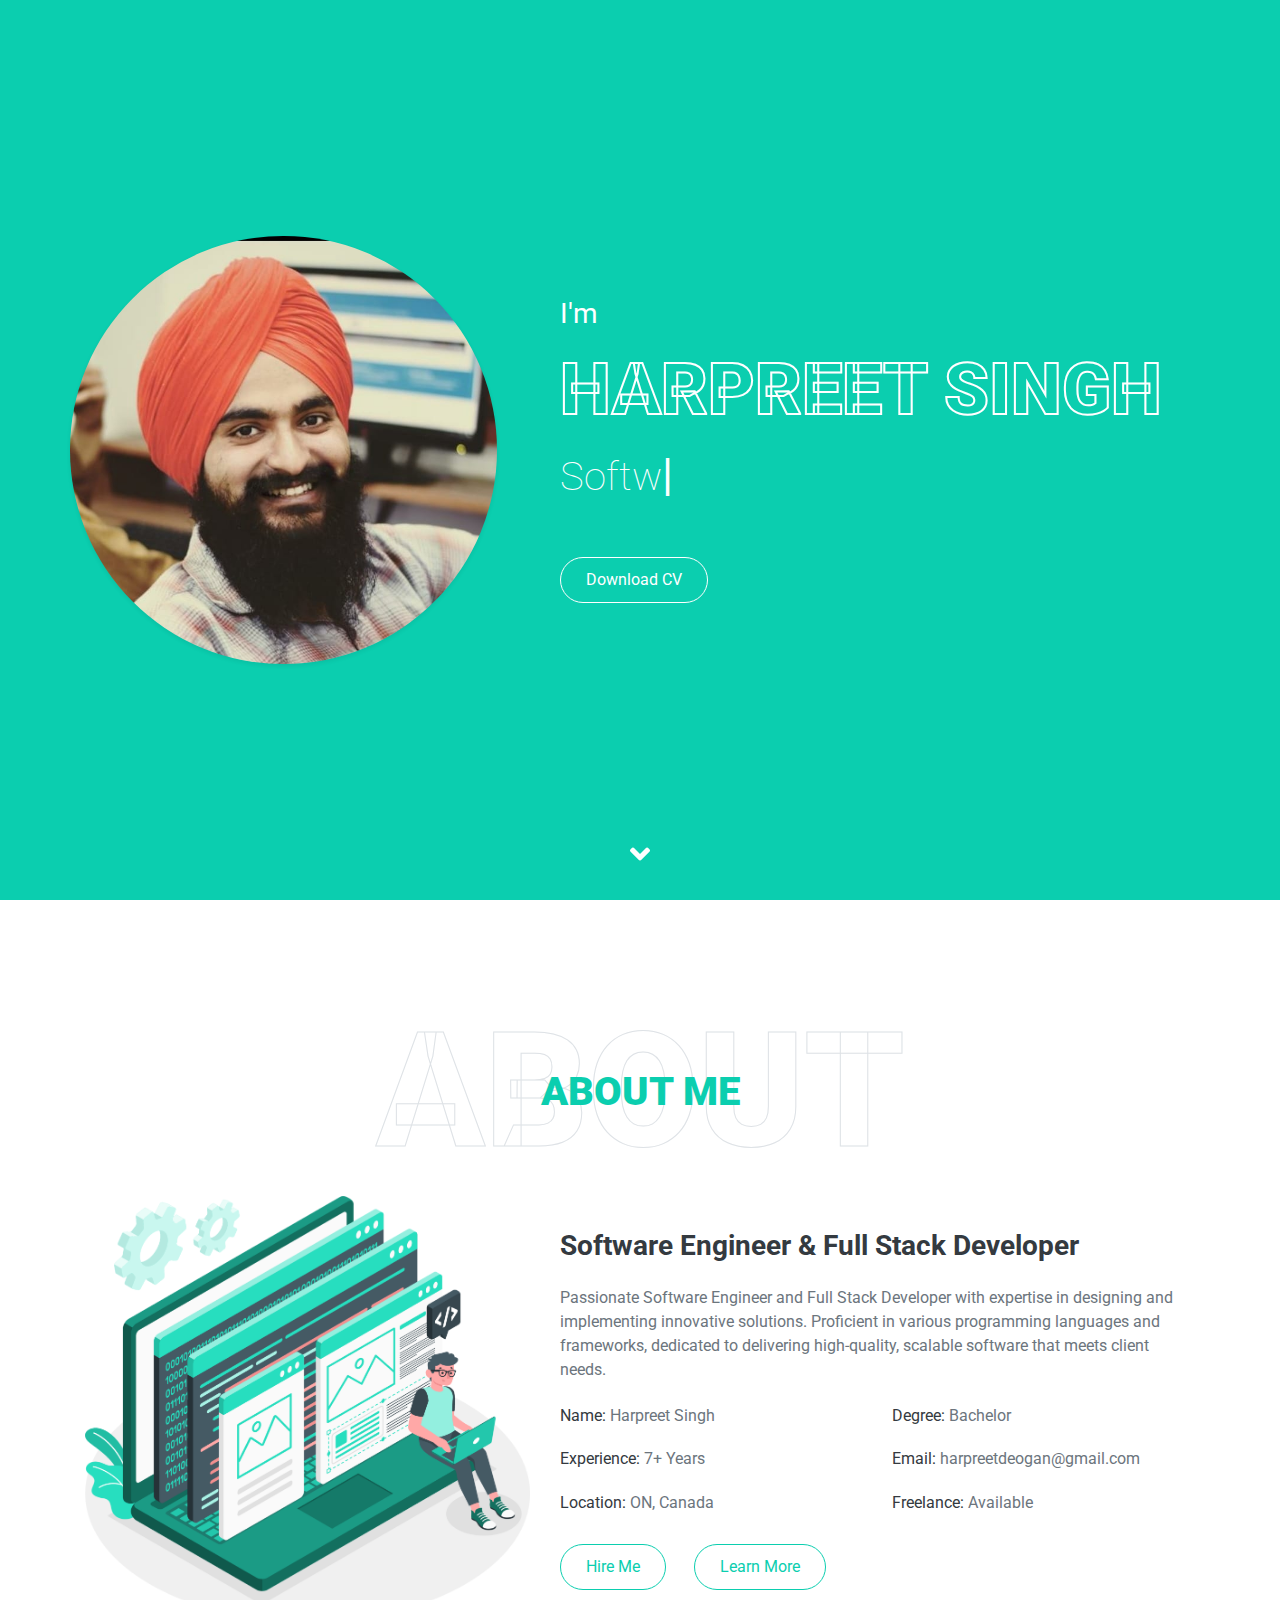
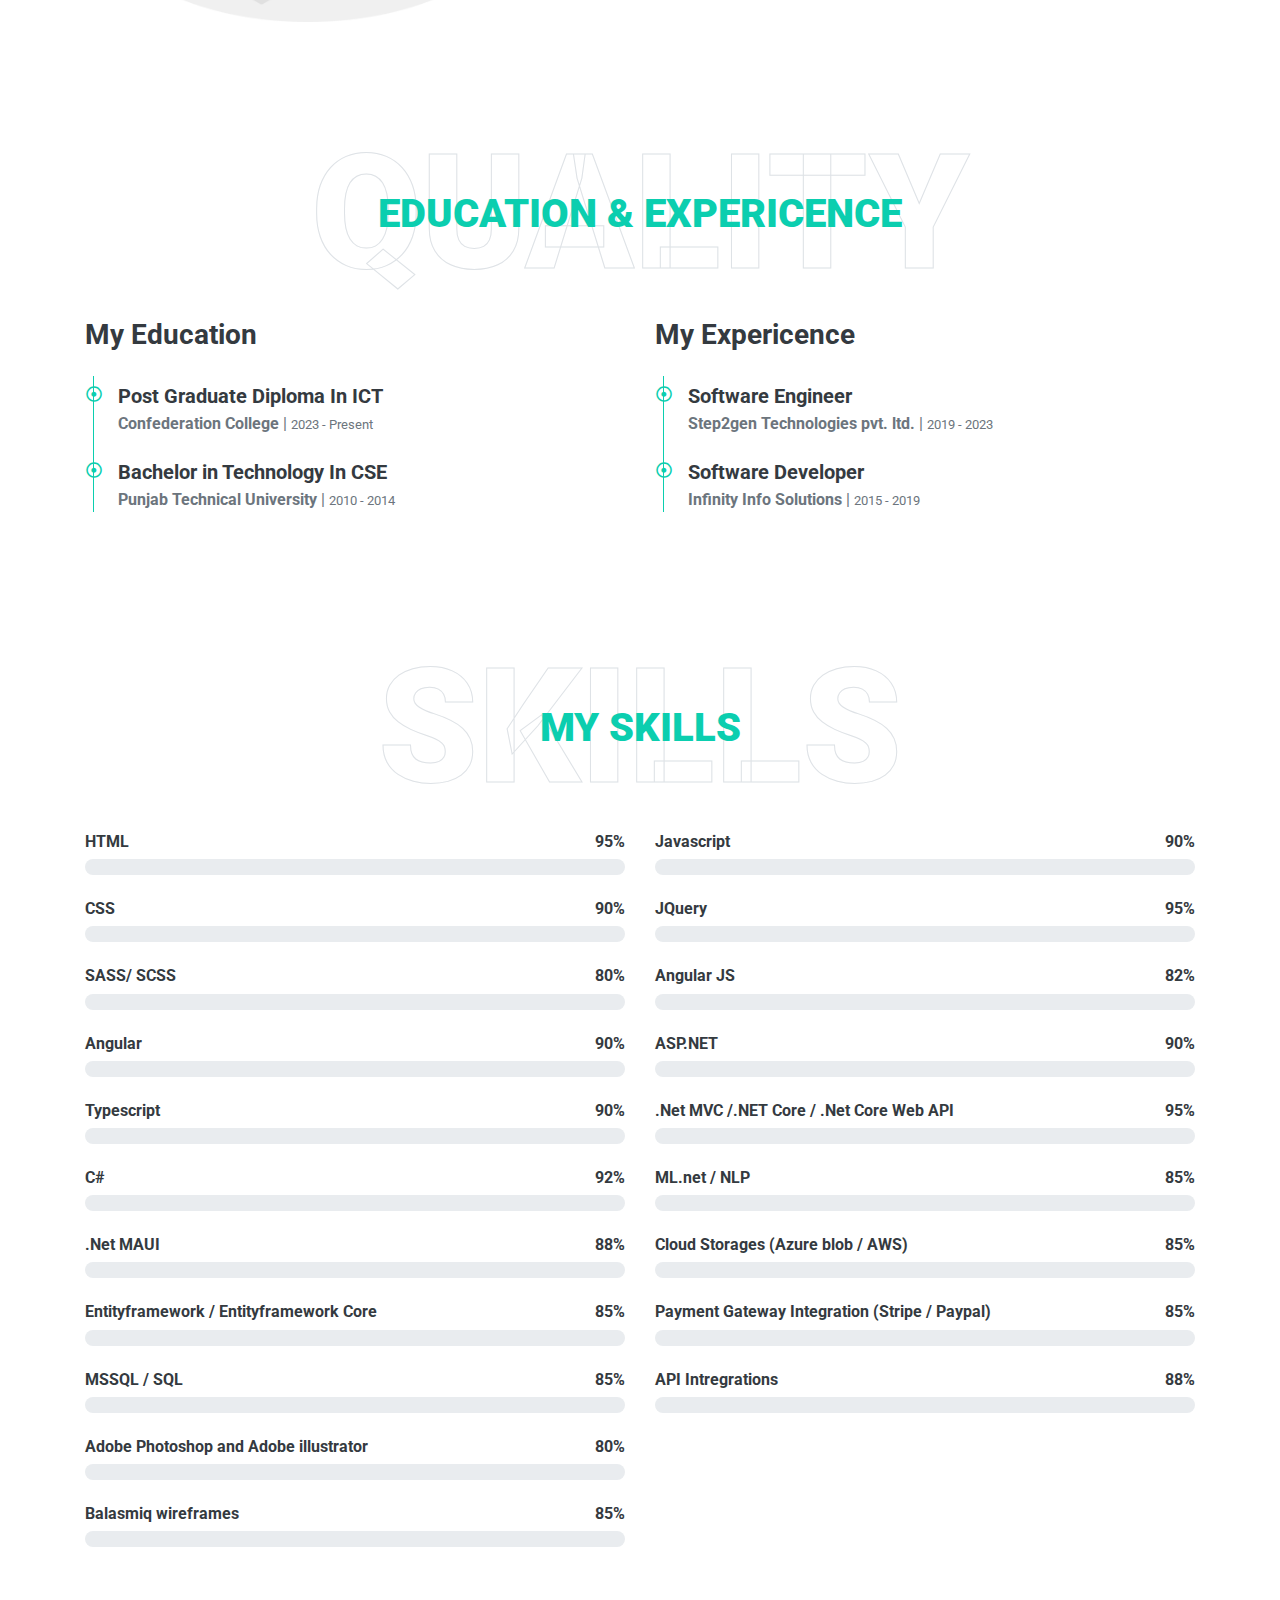
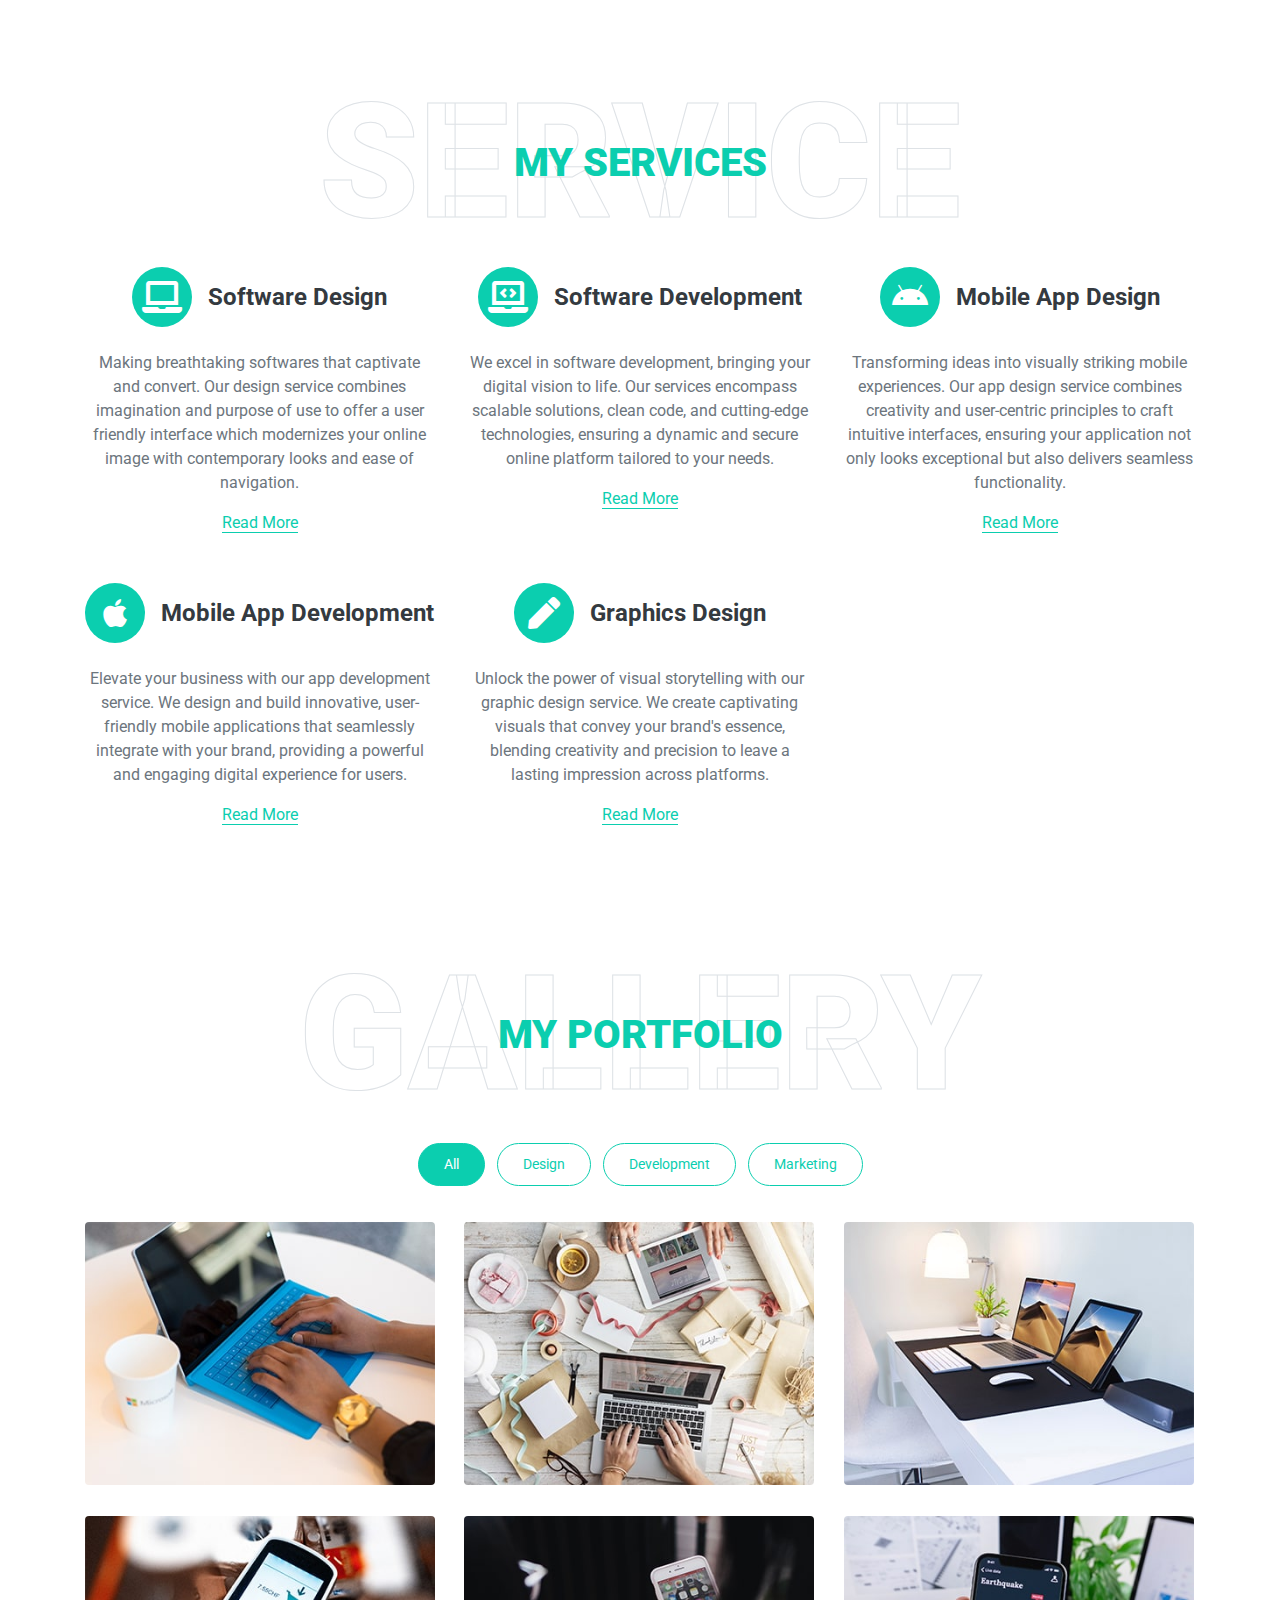
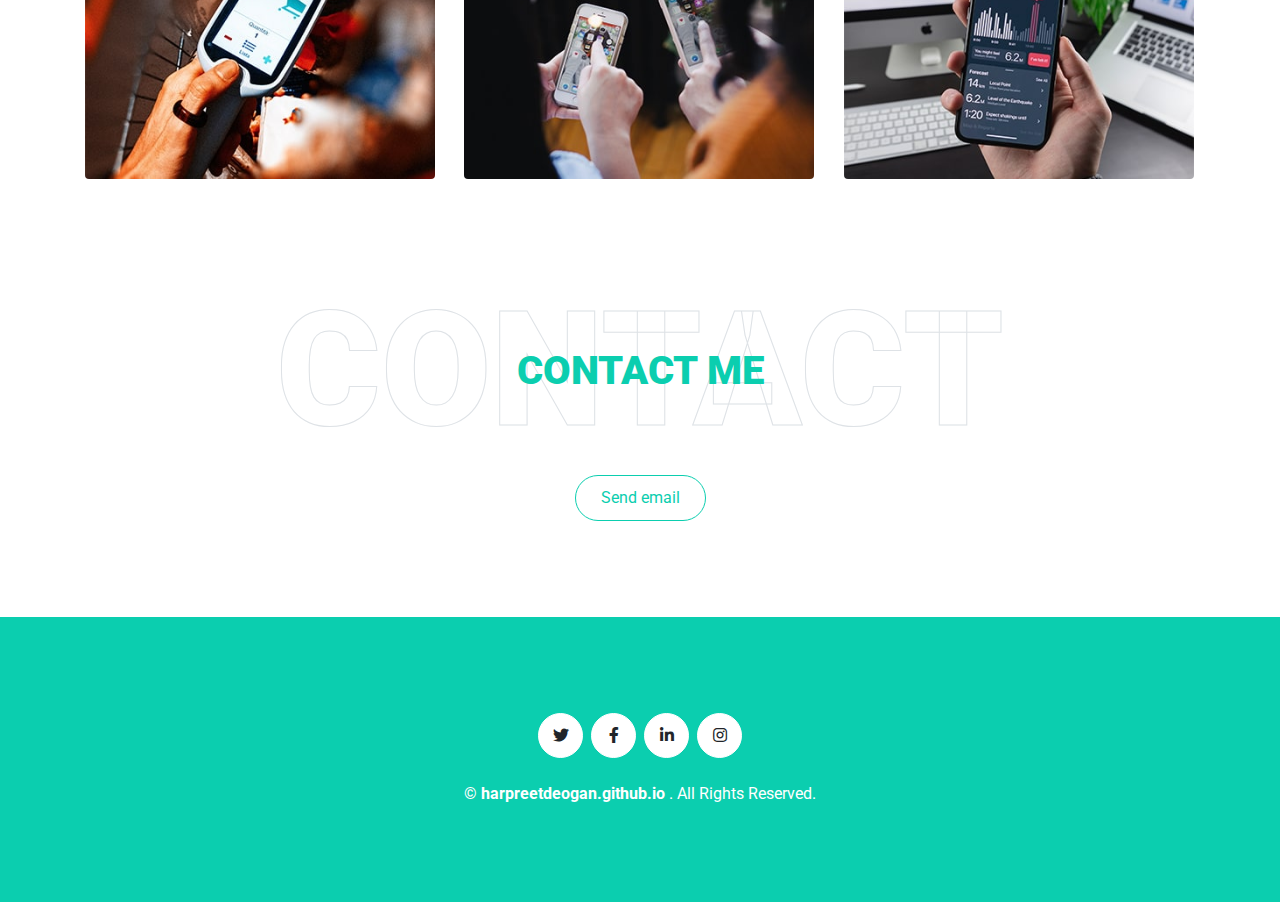
==== commit c0f8ee2c: "Portfolio-update" ====
--- a/index.html
+++ b/index.html
@@ -1,776 +1,752 @@
 <!DOCTYPE html>
-<html>
+<html lang="en">
 
 <head>
-
-    <!---meta tags-->
-    <meta charset="utf-8" />
-    <meta http-equiv="X-UA-Compatible" content="IE=edge" />
-    <meta name="viewport" content="width=device-width, initial-scale=1.0  user-scalable=no">
-
-    <title>HOME - HIKE</title>
-    <link rel="icon" type="image/x-icon" href="./asset/images/logo/logo-only-black.png">
-
-    <!---stylesheets-->
-    <link rel="stylesheet" href="https://use.fontawesome.com/releases/v5.6.3/css/all.css" integrity="sha384-UHRtZLI+pbxtHCWp1t77Bi1L4ZtiqrqD80Kn4Z8NTSRyMA2Fd33n5dQ8lWUE00s/" crossorigin="anonymous" />
-    <link rel="stylesheet" href="https://fonts.googleapis.com/css?family=Hind+Guntur:300,400,500,600,700" />
-    <link rel="stylesheet" href="https://fonts.googleapis.com/css?family=Herr+Von+Muellerhoff&display=swap" />
-    <link rel="stylesheet" href="https://fonts.googleapis.com/css?family=Italianno&display=swap" />
-    <link rel="stylesheet" href="https://fonts.googleapis.com/css?family=Raleway&display=swap" />
-    <link type="text/css" rel="stylesheet" href="./asset/css/grid.css" />
-    <link type="text/css" rel="stylesheet" href="./asset/css/style.css" />
-    <link type="text/css" rel="stylesheet" href="./asset/css/animation.css" />
-    <link type="text/css" rel="stylesheet" href="./asset/css/mobile-responsive.css" />
-    <link type="text/css" rel="stylesheet" href="./asset/css/tablet-responsive.css" />
-
-
-
-
+    <meta charset="utf-8">
+    <title>Portfolio - Harpreet Singh</title>
+    <meta content="width=device-width, initial-scale=1.0" name="viewport">
+
+
+
+    <meta name="title" content="Harpreet Singh - Software Engineer, .NET Developer, Full Stack Developer, Front End Developer, Back End Developer">
+    <meta name="description" content="Harpreet Singh is a software engineer with expertise in .NET development and full stack development. Explore projects and code samples on his GitHub profile.">
+    <meta name="keywords" content="Software Engineer, .NET Developer, Full Stack Developer, GitHub Portfolio, Harpreet Singh,Harpreet Singh Deogan ,Harpreet Deogan, C#, ASP.NET, JavaScript, HTML, CSS, Angular, Web Development, Software Development">
+    <meta name="author" content="Harpreet Singh">
+    <meta name="robots" content="index, follow">
+    <!-- Favicon -->
+    <link href="./img/favicon.ico" rel="icon">
+
+    <!-- Google Web Fonts -->
+    <link rel="preconnect" href="https://fonts.gstatic.com">
+    <link href="https://fonts.googleapis.com/css2?family=Roboto:wght@300;400;500;700;900&display=swap" rel="stylesheet">
+
+    <!-- Font Awesome -->
+    <link href="https://cdnjs.cloudflare.com/ajax/libs/font-awesome/5.10.0/css/all.min.css" rel="stylesheet">
+
+    <!-- Libraries Stylesheet -->
+    <link href="lib/owlcarousel/assets/owl.carousel.min.css" rel="stylesheet">
+    <link href="lib/lightbox/css/lightbox.min.css" rel="stylesheet">
+
+    <!-- Customized Bootstrap Stylesheet -->
+    <link href="./css/style.css" rel="stylesheet">
 </head>
 
-<body>
-
-    <div class="web-wrapwer">
-        <div class="web-container">
-
-            <div class="top-nav-wrapper">
-
-
-                <!--top-nav-->
-                <section class="top-nav bg-color-black">
-                    <div class="container">
-                        <div class="row no-mar no-pad">
-                            <div class="col-4 col-t-4 no-pad">
-                                <div class="top-nav-left-sec">
-                                    <i class="fab fa-facebook facebook-icon color-grey-1 fs-20"></i>
-                                    <i class="fab fa-twitter  twitter-icon color-grey-1 fs-20"></i>
-                                    <i class="fab fa-youtube  youtube-icon color-grey-1 fs-20"></i>
-                                    <i class="fab fa-google-plus  googleplus-icon color-grey-1 fs-20"></i>
+<body data-spy="scroll" data-target=".navbar" data-offset="51">
+    <!-- Navbar Start -->
+    <nav class="navbar fixed-top shadow-sm navbar-expand-lg bg-light navbar-light py-3 py-lg-0 px-lg-5">
+        <a href="index.html" class="navbar-brand ml-lg-3">
+            <h1 class="m-0 display-5"><span class="text-primary">Harpreet</span>Singh</h1>
+        </a>
+        <button type="button" class="navbar-toggler" data-toggle="collapse" data-target="#navbarCollapse">
+            <span class="navbar-toggler-icon"></span>
+        </button>
+        <div class="collapse navbar-collapse px-lg-3" id="navbarCollapse">
+            <div class="navbar-nav m-auto py-0">
+                <a href="#home" class="nav-item nav-link active">Home</a>
+                <a href="#about" class="nav-item nav-link">About</a>
+                <a href="#qualification" class="nav-item nav-link">Quality</a>
+                <a href="#skill" class="nav-item nav-link">Skill</a>
+                <a href="#service" class="nav-item nav-link">Service</a>
+                <a href="#portfolio" class="nav-item nav-link">Portfolio</a>
+                <a href="#testimonial" class="nav-item nav-link">Review</a>
+                <a href="#blog" class="nav-item nav-link">Blog</a>
+                <a href="#contact" class="nav-item nav-link">Contact</a>
+            </div>
+
+            <a class="btn btn-outline-primary d-none d-lg-block" href="mailto:harpreetdeogan@gmail.com">Send email</a>
+
+
+        </div>
+    </nav>
+    <!-- Navbar End -->
+
+
+    <!-- Video Modal Start -->
+    <div class="modal fade" id="videoModal" tabindex="-1" role="dialog" aria-labelledby="exampleModalLabel" aria-hidden="true">
+        <div class="modal-dialog" role="document">
+            <div class="modal-content">
+                <div class="modal-body">
+                    <button type="button" class="close" data-dismiss="modal" aria-label="Close">
+                        <span aria-hidden="true">&times;</span>
+                    </button>
+                    <!-- 16:9 aspect ratio -->
+                    <div class="embed-responsive embed-responsive-16by9">
+                        <iframe class="embed-responsive-item" src="" id="video" allowscriptaccess="always" allow="autoplay"></iframe>
+                    </div>
+                </div>
+            </div>
+        </div>
+    </div>
+    <!-- Video Modal End -->
+
+
+    <!-- Header Start -->
+    <div class="container-fluid bg-primary d-flex align-items-center mb-5 py-5" id="home" style="min-height: 100vh;">
+        <div class="container">
+            <div class="row align-items-center">
+                <div class="col-lg-5 px-5 pl-lg-0 pb-5 pb-lg-0">
+                    <img class="img-fluid w-100 rounded-circle shadow-sm" src="img/profile.jpg" alt="">
+                </div>
+                <div class="col-lg-7 text-center text-lg-left">
+                    <h3 class="text-white font-weight-normal mb-3">I'm</h3>
+                    <h1 class="display-3 text-uppercase text-primary mb-2" style="-webkit-text-stroke: 2px #ffffff;">
+                        Harpreet Singh
+                    </h1>
+                    <h1 class="typed-text-output d-inline font-weight-lighter text-white"></h1>
+                    <div class="typed-text d-none">Software Engineer, Full Stack Developer, Front End Developer, Back End Developer , Apps Developer</div>
+                    <div class="d-flex align-items-center justify-content-center justify-content-lg-start pt-5">
+                        <a href="https://docs.google.com/document/d/1SQcDj1AjAk6OjAsIIXHjHRqwTMzfs-1_/edit?usp=drive_link&ouid=102612244312774850893&rtpof=true&sd=true" class="btn btn-outline-light mr-5">Download CV</a>
+                        <!-- <button type="button" class="btn-play" data-toggle="modal" data-src="https://www.youtube.com/embed/DWRcNpR6Kdc" data-target="#videoModal">
+                            <span></span>
+                        </button>
+                        <h5 class="font-weight-normal text-white m-0 ml-4 d-none d-sm-block">Play Video</h5> -->
+                    </div>
+                </div>
+            </div>
+        </div>
+    </div>
+    <!-- Header End -->
+
+
+    <!-- About Start -->
+    <div class="container-fluid py-5" id="about">
+        <div class="container">
+            <div class="position-relative d-flex align-items-center justify-content-center">
+                <h1 class="display-1 text-uppercase text-white" style="-webkit-text-stroke: 1px #dee2e6;">About</h1>
+                <h1 class="position-absolute text-uppercase text-primary">About Me</h1>
+            </div>
+            <div class="row align-items-center">
+                <div class="col-lg-5 pb-4 pb-lg-0">
+                    <img class="img-fluid rounded w-100" src="./img/about.png" alt="">
+                </div>
+                <div class="col-lg-7">
+                    <h3 class="mb-4">Software Engineer & Full Stack Developer</h3>
+                    <p>Passionate Software Engineer and Full Stack Developer with expertise in designing and implementing innovative solutions. Proficient in various programming languages and frameworks, dedicated to delivering high-quality, scalable software
+                        that meets client needs.
+                    </p>
+                    <div class="row mb-3">
+                        <div class="col-sm-6 py-2">
+                            <h6>Name: <span class="text-secondary">Harpreet Singh</span></h6>
+                        </div>
+                        <div class="col-sm-6 py-2">
+                            <h6>Degree: <span class="text-secondary">Bachelor</span></h6>
+                        </div>
+                        <div class="col-sm-6 py-2">
+                            <h6>Experience: <span class="text-secondary">7+ Years</span></h6>
+                        </div>
+
+                        <div class="col-sm-6 py-2">
+                            <h6>Email: <span class="text-secondary">harpreetdeogan@gmail.com</span></h6>
+                        </div>
+                        <div class="col-sm-6 py-2">
+                            <h6>Location: <span class="text-secondary">ON, Canada</span></h6>
+                        </div>
+                        <div class="col-sm-6 py-2">
+                            <h6>Freelance: <span class="text-secondary">Available</span></h6>
+                        </div>
+                    </div>
+                    <a href="" class="btn btn-outline-primary mr-4">Hire Me</a>
+                    <a href="" class="btn btn-outline-primary">Learn More</a>
+                </div>
+            </div>
+        </div>
+    </div>
+    <!-- About End -->
+
+
+    <!-- Qualification Start -->
+    <div class="container-fluid py-5" id="qualification">
+        <div class="container">
+            <div class="position-relative d-flex align-items-center justify-content-center">
+                <h1 class="display-1 text-uppercase text-white" style="-webkit-text-stroke: 1px #dee2e6;">Quality</h1>
+                <h1 class="position-absolute text-uppercase text-primary">Education & Expericence</h1>
+            </div>
+            <div class="row align-items-center">
+                <div class="col-lg-6">
+                    <h3 class="mb-4">My Education</h3>
+                    <div class="border-left border-primary pt-2 pl-4 ml-2">
+                        <div class="position-relative mb-4">
+                            <i class="far fa-dot-circle text-primary position-absolute" style="top: 2px; left: -32px;"></i>
+                            <h5 class="font-weight-bold mb-1">Post Graduate Diploma In ICT</h5>
+                            <p class="mb-2"><strong>Confederation College</strong> | <small>2023 - Present</small></p>
+                            <!-- <p>Tempor eos dolore amet tempor dolor tempor. Dolore ea magna sit amet dolor eirmod. Eos ipsum est tempor dolor. Clita lorem kasd sed ea lorem diam ea lorem eirmod duo sit ipsum stet lorem diam</p> -->
+                        </div>
+                        <div class="position-relative mb-4">
+                            <i class="far fa-dot-circle text-primary position-absolute" style="top: 2px; left: -32px;"></i>
+                            <h5 class="font-weight-bold mb-1">Bachelor in Technology In CSE</h5>
+                            <p class="mb-2"><strong>Punjab Technical University</strong> | <small>2010 - 2014</small></p>
+                            <!-- <p>Tempor eos dolore amet tempor dolor tempor. Dolore ea magna sit amet dolor eirmod. Eos ipsum est tempor dolor. Clita lorem kasd sed ea lorem diam ea lorem eirmod duo sit ipsum stet lorem diam</p> -->
+                        </div>
+
+                    </div>
+                </div>
+                <div class="col-lg-6">
+                    <h3 class="mb-4">My Expericence</h3>
+                    <div class="border-left border-primary pt-2 pl-4 ml-2">
+                        <div class="position-relative mb-4">
+                            <i class="far fa-dot-circle text-primary position-absolute" style="top: 2px; left: -32px;"></i>
+                            <h5 class="font-weight-bold mb-1">Software Engineer</h5>
+                            <p class="mb-2"><strong>Step2gen Technologies pvt. ltd.</strong> | <small>2019 - 2023</small></p>
+                            <!-- <p>Tempor eos dolore amet tempor dolor tempor. Dolore ea magna sit amet dolor eirmod. Eos ipsum est tempor dolor. Clita lorem kasd sed ea lorem diam ea lorem eirmod duo sit ipsum stet lorem diam</p> -->
+                        </div>
+                        <div class="position-relative mb-4">
+                            <i class="far fa-dot-circle text-primary position-absolute" style="top: 2px; left: -32px;"></i>
+                            <h5 class="font-weight-bold mb-1">Software Developer</h5>
+                            <p class="mb-2"><strong>Infinity Info Solutions</strong> | <small>2015 - 2019</small></p>
+
+                        </div>
+
+                    </div>
+                </div>
+            </div>
+        </div>
+    </div>
+    <!-- Qualification End -->
+
+
+    <!-- Skill Start -->
+    <div class="container-fluid py-5" id="skill">
+        <div class="container">
+            <div class="position-relative d-flex align-items-center justify-content-center">
+                <h1 class="display-1 text-uppercase text-white" style="-webkit-text-stroke: 1px #dee2e6;">Skills</h1>
+                <h1 class="position-absolute text-uppercase text-primary">My Skills</h1>
+            </div>
+            <div class="row align-items-center">
+                <div class="col-md-6">
+                    <div class="skill mb-4">
+                        <div class="d-flex justify-content-between">
+                            <h6 class="font-weight-bold">HTML</h6>
+                            <h6 class="font-weight-bold">95%</h6>
+                        </div>
+                        <div class="progress">
+                            <div class="progress-bar bg-primary" role="progressbar" aria-valuenow="95" aria-valuemin="0" aria-valuemax="100"></div>
+                        </div>
+                    </div>
+                    <div class="skill mb-4">
+                        <div class="d-flex justify-content-between">
+                            <h6 class="font-weight-bold">CSS</h6>
+                            <h6 class="font-weight-bold">90%</h6>
+                        </div>
+                        <div class="progress">
+                            <div class="progress-bar bg-warning" role="progressbar" aria-valuenow="90" aria-valuemin="0" aria-valuemax="100"></div>
+                        </div>
+                    </div>
+                    <div class="skill mb-4">
+                        <div class="d-flex justify-content-between">
+                            <h6 class="font-weight-bold">SASS/ SCSS</h6>
+                            <h6 class="font-weight-bold">80%</h6>
+                        </div>
+                        <div class="progress">
+                            <div class="progress-bar bg-danger" role="progressbar" aria-valuenow="80" aria-valuemin="0" aria-valuemax="100"></div>
+                        </div>
+                    </div>
+                </div>
+                <div class="col-md-6">
+                    <div class="skill mb-4">
+                        <div class="d-flex justify-content-between">
+                            <h6 class="font-weight-bold">Javascript</h6>
+                            <h6 class="font-weight-bold">90%</h6>
+                        </div>
+                        <div class="progress">
+                            <div class="progress-bar bg-danger" role="progressbar" aria-valuenow="90" aria-valuemin="0" aria-valuemax="100"></div>
+                        </div>
+                    </div>
+                    <div class="skill mb-4">
+                        <div class="d-flex justify-content-between">
+                            <h6 class="font-weight-bold">JQuery</h6>
+                            <h6 class="font-weight-bold">95%</h6>
+                        </div>
+                        <div class="progress">
+                            <div class="progress-bar bg-info" role="progressbar" aria-valuenow="95" aria-valuemin="0" aria-valuemax="100"></div>
+                        </div>
+                    </div>
+                    <div class="skill mb-4">
+                        <div class="d-flex justify-content-between">
+                            <h6 class="font-weight-bold">Angular JS</h6>
+                            <h6 class="font-weight-bold">82%</h6>
+                        </div>
+                        <div class="progress">
+                            <div class="progress-bar bg-dark" role="progressbar" aria-valuenow="80" aria-valuemin="0" aria-valuemax="100"></div>
+                        </div>
+                    </div>
+
+
+                </div>
+                <div class="col-md-6">
+                    <div class="skill mb-4">
+                        <div class="d-flex justify-content-between">
+                            <h6 class="font-weight-bold">Angular</h6>
+                            <h6 class="font-weight-bold">90%</h6>
+                        </div>
+                        <div class="progress">
+                            <div class="progress-bar bg-danger" role="progressbar" aria-valuenow="90" aria-valuemin="0" aria-valuemax="100"></div>
+                        </div>
+                    </div>
+                    <div class="skill mb-4">
+                        <div class="d-flex justify-content-between">
+                            <h6 class="font-weight-bold">Typescript</h6>
+                            <h6 class="font-weight-bold">90%</h6>
+                        </div>
+                        <div class="progress">
+                            <div class="progress-bar bg-info" role="progressbar" aria-valuenow="90" aria-valuemin="0" aria-valuemax="100"></div>
+                        </div>
+                    </div>
+                    <div class="skill mb-4">
+                        <div class="d-flex justify-content-between">
+                            <h6 class="font-weight-bold">C#</h6>
+                            <h6 class="font-weight-bold">92%</h6>
+                        </div>
+                        <div class="progress">
+                            <div class="progress-bar bg-dark" role="progressbar" aria-valuenow="92" aria-valuemin="0" aria-valuemax="100"></div>
+                        </div>
+                    </div>
+                </div>
+
+                <div class="col-md-6">
+                    <div class="skill mb-4">
+                        <div class="d-flex justify-content-between">
+                            <h6 class="font-weight-bold">ASP.NET</h6>
+                            <h6 class="font-weight-bold">90%</h6>
+                        </div>
+                        <div class="progress">
+                            <div class="progress-bar bg-danger" role="progressbar" aria-valuenow="90" aria-valuemin="0" aria-valuemax="100"></div>
+                        </div>
+                    </div>
+                    <div class="skill mb-4">
+                        <div class="d-flex justify-content-between">
+                            <h6 class="font-weight-bold">.Net MVC /.NET Core / .Net Core Web API</h6>
+                            <h6 class="font-weight-bold">95%</h6>
+                        </div>
+                        <div class="progress">
+                            <div class="progress-bar bg-info" role="progressbar" aria-valuenow="95" aria-valuemin="0" aria-valuemax="100"></div>
+                        </div>
+                    </div>
+                    <div class="skill mb-4">
+                        <div class="d-flex justify-content-between">
+                            <h6 class="font-weight-bold">ML.net / NLP</h6>
+                            <h6 class="font-weight-bold">85%</h6>
+                        </div>
+                        <div class="progress">
+                            <div class="progress-bar bg-dark" role="progressbar" aria-valuenow="85" aria-valuemin="0" aria-valuemax="100"></div>
+                        </div>
+                    </div>
+                </div>
+
+                <div class="col-md-6">
+                    <div class="skill mb-4">
+                        <div class="d-flex justify-content-between">
+                            <h6 class="font-weight-bold">.Net MAUI</h6>
+                            <h6 class="font-weight-bold">88%</h6>
+                        </div>
+                        <div class="progress">
+                            <div class="progress-bar bg-danger" role="progressbar" aria-valuenow="88" aria-valuemin="0" aria-valuemax="100"></div>
+                        </div>
+                    </div>
+                    <div class="skill mb-4">
+                        <div class="d-flex justify-content-between">
+                            <h6 class="font-weight-bold">Entityframework / Entityframework Core </Frame>
+                            </h6>
+                            <h6 class="font-weight-bold">85%</h6>
+                        </div>
+                        <div class="progress">
+                            <div class="progress-bar bg-dark" role="progressbar" aria-valuenow="85" aria-valuemin="0" aria-valuemax="100"></div>
+                        </div>
+                    </div>
+                    <div class="skill mb-4">
+                        <div class="d-flex justify-content-between">
+                            <h6 class="font-weight-bold">MSSQL / SQL</h6>
+                            <h6 class="font-weight-bold">85%</h6>
+                        </div>
+                        <div class="progress">
+                            <div class="progress-bar bg-info" role="progressbar" aria-valuenow="95" aria-valuemin="0" aria-valuemax="100"></div>
+                        </div>
+                    </div>
+
+                </div>
+
+                <div class="col-md-6">
+                    <div class="skill mb-4">
+                        <div class="d-flex justify-content-between">
+                            <h6 class="font-weight-bold">Cloud Storages (Azure blob / AWS)</h6>
+                            <h6 class="font-weight-bold">85%</h6>
+                        </div>
+                        <div class="progress">
+                            <div class="progress-bar bg-dark" role="progressbar" aria-valuenow="85" aria-valuemin="0" aria-valuemax="100"></div>
+                        </div>
+                    </div>
+                    <div class="skill mb-4">
+                        <div class="d-flex justify-content-between">
+                            <h6 class="font-weight-bold">Payment Gateway Integration (Stripe / Paypal)</h6>
+                            <h6 class="font-weight-bold">85%</h6>
+                        </div>
+                        <div class="progress">
+                            <div class="progress-bar bg-danger" role="progressbar" aria-valuenow="85" aria-valuemin="0" aria-valuemax="100"></div>
+                        </div>
+                    </div>
+                    <div class="skill mb-4">
+                        <div class="d-flex justify-content-between">
+                            <h6 class="font-weight-bold">API Intregrations</h6>
+                            <h6 class="font-weight-bold">88%</h6>
+                        </div>
+                        <div class="progress">
+                            <div class="progress-bar bg-info" role="progressbar" aria-valuenow="88" aria-valuemin="0" aria-valuemax="100"></div>
+                        </div>
+                    </div>
+
+                </div>
+                <div class="col-md-6">
+                    <div class="skill mb-4">
+                        <div class="d-flex justify-content-between">
+                            <h6 class="font-weight-bold">Adobe Photoshop and Adobe illustrator</h6>
+                            <h6 class="font-weight-bold">80%</h6>
+                        </div>
+                        <div class="progress">
+                            <div class="progress-bar bg-dark" role="progressbar" aria-valuenow="80" aria-valuemin="0" aria-valuemax="100"></div>
+                        </div>
+                    </div>
+                    <div class="skill mb-4">
+                        <div class="d-flex justify-content-between">
+                            <h6 class="font-weight-bold">Balasmiq wireframes</h6>
+                            <h6 class="font-weight-bold">85%</h6>
+                        </div>
+                        <div class="progress">
+                            <div class="progress-bar bg-danger" role="progressbar" aria-valuenow="85" aria-valuemin="0" aria-valuemax="100"></div>
+                        </div>
+                    </div>
+
+
+                </div>
+            </div>
+        </div>
+    </div>
+    <!-- Skill End -->
+
+
+    <!-- Services Start -->
+    <div class="container-fluid pt-5" id="service">
+        <div class="container">
+            <div class="position-relative d-flex align-items-center justify-content-center">
+                <h1 class="display-1 text-uppercase text-white" style="-webkit-text-stroke: 1px #dee2e6;">Service</h1>
+                <h1 class="position-absolute text-uppercase text-primary">My Services</h1>
+            </div>
+            <div class="row pb-3">
+                <div class="col-lg-4 col-md-6 text-center mb-5">
+                    <div class="d-flex align-items-center justify-content-center mb-4">
+                        <i class="fa fa-2x fa-laptop service-icon bg-primary text-white mr-3"></i>
+                        <h4 class="font-weight-bold m-0">Software Design</h4>
+                    </div>
+                    <p>Making breathtaking softwares that captivate and convert. Our design service combines imagination and purpose of use to offer a user friendly interface which modernizes your online image with contemporary looks and ease of navigation.</p>
+                    <a class="border-bottom border-primary text-decoration-none" href="">Read More</a>
+                </div>
+                <div class="col-lg-4 col-md-6 text-center mb-5">
+                    <div class="d-flex align-items-center justify-content-center mb-4">
+                        <i class="fa fa-2x fa-laptop-code service-icon bg-primary text-white mr-3"></i>
+                        <h4 class="font-weight-bold m-0">Software Development</h4>
+                    </div>
+                    <p>We excel in software development, bringing your digital vision to life. Our services encompass scalable solutions, clean code, and cutting-edge technologies, ensuring a dynamic and secure online platform tailored to your needs.</p>
+                    <a class="border-bottom border-primary text-decoration-none" href="">Read More</a>
+                </div>
+                <div class="col-lg-4 col-md-6 text-center mb-5">
+                    <div class="d-flex align-items-center justify-content-center mb-4">
+                        <i class="fab fa-2x fa-android service-icon bg-primary text-white mr-3"></i>
+                        <h4 class="font-weight-bold m-0">Mobile App Design</h4>
+                    </div>
+                    <p>Transforming ideas into visually striking mobile experiences. Our app design service combines creativity and user-centric principles to craft intuitive interfaces, ensuring your application not only looks exceptional but also delivers
+                        seamless functionality.</p>
+                    <a class="border-bottom border-primary text-decoration-none" href="">Read More</a>
+                </div>
+                <div class="col-lg-4 col-md-6 text-center mb-5">
+                    <div class="d-flex align-items-center justify-content-center mb-4">
+                        <i class="fab fa-2x fa-apple service-icon bg-primary text-white mr-3"></i>
+                        <h4 class="font-weight-bold m-0">Mobile App Development</h4>
+                    </div>
+                    <p>Elevate your business with our app development service. We design and build innovative, user-friendly mobile applications that seamlessly integrate with your brand, providing a powerful and engaging digital experience for users.</p>
+                    <a class="border-bottom border-primary text-decoration-none" href="">Read More</a>
+                </div>
+                <div class="col-lg-4 col-md-6 text-center mb-5">
+                    <div class="d-flex align-items-center justify-content-center mb-4">
+                        <i class="fa fa-2x fa-pen service-icon bg-primary text-white mr-3"></i>
+                        <h4 class="font-weight-bold m-0">Graphics Design</h4>
+                    </div>
+                    <p>Unlock the power of visual storytelling with our graphic design service. We create captivating visuals that convey your brand's essence, blending creativity and precision to leave a lasting impression across platforms.</p>
+                    <a class="border-bottom border-primary text-decoration-none" href="">Read More</a>
+                </div>
+                <!--
+                <div class="col-lg-4 col-md-6 text-center mb-5">
+                    <div class="d-flex align-items-center justify-content-center mb-4">
+                        <i class="fa fa-2x fa-edit service-icon bg-primary text-white mr-3"></i>
+                        <h4 class="font-weight-bold m-0">Content Creating</h4>
+                    </div>
+                    <p>Justo sit justo eos amet tempor amet clita amet ipsum eos elitr. Amet lorem lorem lorem est amet labore eirmod erat clita</p>
+                    <a class="border-bottom border-primary text-decoration-none" href="">Read More</a>
+                </div> -->
+            </div>
+        </div>
+    </div>
+    <!-- Services End -->
+
+
+    <!-- Portfolio Start -->
+    <div class="container-fluid pt-5 pb-3" id="portfolio">
+        <div class="container">
+            <div class="position-relative d-flex align-items-center justify-content-center">
+                <h1 class="display-1 text-uppercase text-white" style="-webkit-text-stroke: 1px #dee2e6;">Gallery</h1>
+                <h1 class="position-absolute text-uppercase text-primary">My Portfolio</h1>
+            </div>
+            <div class="row">
+                <div class="col-12 text-center mb-2">
+                    <ul class="list-inline mb-4" id="portfolio-flters">
+                        <li class="btn btn-sm btn-outline-primary m-1 active" data-filter="*">All</li>
+                        <li class="btn btn-sm btn-outline-primary m-1" data-filter=".first">Design</li>
+                        <li class="btn btn-sm btn-outline-primary m-1" data-filter=".second">Development</li>
+                        <li class="btn btn-sm btn-outline-primary m-1" data-filter=".third">Marketing</li>
+                    </ul>
+                </div>
+            </div>
+            <div class="row portfolio-container">
+                <div class="col-lg-4 col-md-6 mb-4 portfolio-item first">
+                    <div class="position-relative overflow-hidden mb-2">
+                        <img class="img-fluid rounded w-100" src="img/portfolio-1.jpg" alt="">
+                        <div class="portfolio-btn bg-primary d-flex align-items-center justify-content-center">
+                            <a href="img/portfolio-1.jpg" data-lightbox="portfolio">
+                                <i class="fa fa-plus text-white" style="font-size: 60px;"></i>
+                            </a>
+                        </div>
+                    </div>
+                </div>
+                <div class="col-lg-4 col-md-6 mb-4 portfolio-item second">
+                    <div class="position-relative overflow-hidden mb-2">
+                        <img class="img-fluid rounded w-100" src="img/portfolio-2.jpg" alt="">
+                        <div class="portfolio-btn bg-primary d-flex align-items-center justify-content-center">
+                            <a href="img/portfolio-2.jpg" data-lightbox="portfolio">
+                                <i class="fa fa-plus text-white" style="font-size: 60px;"></i>
+                            </a>
+                        </div>
+                    </div>
+                </div>
+                <div class="col-lg-4 col-md-6 mb-4 portfolio-item third">
+                    <div class="position-relative overflow-hidden mb-2">
+                        <img class="img-fluid rounded w-100" src="img/portfolio-3.jpg" alt="">
+                        <div class="portfolio-btn bg-primary d-flex align-items-center justify-content-center">
+                            <a href="img/portfolio-3.jpg" data-lightbox="portfolio">
+                                <i class="fa fa-plus text-white" style="font-size: 60px;"></i>
+                            </a>
+                        </div>
+                    </div>
+                </div>
+                <div class="col-lg-4 col-md-6 mb-4 portfolio-item first">
+                    <div class="position-relative overflow-hidden mb-2">
+                        <img class="img-fluid rounded w-100" src="img/portfolio-4.jpg" alt="">
+                        <div class="portfolio-btn bg-primary d-flex align-items-center justify-content-center">
+                            <a href="img/portfolio-4.jpg" data-lightbox="portfolio">
+                                <i class="fa fa-plus text-white" style="font-size: 60px;"></i>
+                            </a>
+                        </div>
+                    </div>
+                </div>
+                <div class="col-lg-4 col-md-6 mb-4 portfolio-item second">
+                    <div class="position-relative overflow-hidden mb-2">
+                        <img class="img-fluid rounded w-100" src="img/portfolio-5.jpg" alt="">
+                        <div class="portfolio-btn bg-primary d-flex align-items-center justify-content-center">
+                            <a href="img/portfolio-5.jpg" data-lightbox="portfolio">
+                                <i class="fa fa-plus text-white" style="font-size: 60px;"></i>
+                            </a>
+                        </div>
+                    </div>
+                </div>
+                <div class="col-lg-4 col-md-6 mb-4 portfolio-item third">
+                    <div class="position-relative overflow-hidden mb-2">
+                        <img class="img-fluid rounded w-100" src="img/portfolio-6.jpg" alt="">
+                        <div class="portfolio-btn bg-primary d-flex align-items-center justify-content-center">
+                            <a href="img/portfolio-6.jpg" data-lightbox="portfolio">
+                                <i class="fa fa-plus text-white" style="font-size: 60px;"></i>
+                            </a>
+                        </div>
+                    </div>
+                </div>
+            </div>
+        </div>
+    </div>
+    <!-- Portfolio End -->
+
+
+    <!-- Testimonial Start -->
+    <!-- <div class="container-fluid py-5" id="testimonial">
+        <div class="container">
+            <div class="position-relative d-flex align-items-center justify-content-center">
+                <h1 class="display-1 text-uppercase text-white" style="-webkit-text-stroke: 1px #dee2e6;">Review</h1>
+                <h1 class="position-absolute text-uppercase text-primary">Clients Say</h1>
+            </div>
+            <div class="row justify-content-center">
+                <div class="col-lg-8">
+                    <div class="owl-carousel testimonial-carousel">
+                        <div class="text-center">
+                            <i class="fa fa-3x fa-quote-left text-primary mb-4"></i>
+                            <h4 class="font-weight-light mb-4">Dolor eirmod diam stet kasd sed. Aliqu rebum est eos. Rebum elitr dolore et eos labore, stet justo sed est sed. Diam sed sed dolor stet accusam amet eirmod eos, labore diam clita</h4>
+                            <img class="img-fluid rounded-circle mx-auto mb-3" src="img/testimonial-1.jpg" style="width: 80px; height: 80px;">
+                            <h5 class="font-weight-bold m-0">Client Name</h5>
+                            <span>Profession</span>
+                        </div>
+                        <div class="text-center">
+                            <i class="fa fa-3x fa-quote-left text-primary mb-4"></i>
+                            <h4 class="font-weight-light mb-4">Dolor eirmod diam stet kasd sed. Aliqu rebum est eos. Rebum elitr dolore et eos labore, stet justo sed est sed. Diam sed sed dolor stet accusam amet eirmod eos, labore diam clita</h4>
+                            <img class="img-fluid rounded-circle mx-auto mb-3" src="img/testimonial-2.jpg" style="width: 80px; height: 80px;">
+                            <h5 class="font-weight-bold m-0">Client Name</h5>
+                            <span>Profession</span>
+                        </div>
+                        <div class="text-center">
+                            <i class="fa fa-3x fa-quote-left text-primary mb-4"></i>
+                            <h4 class="font-weight-light mb-4">Dolor eirmod diam stet kasd sed. Aliqu rebum est eos. Rebum elitr dolore et eos labore, stet justo sed est sed. Diam sed sed dolor stet accusam amet eirmod eos, labore diam clita</h4>
+                            <img class="img-fluid rounded-circle mx-auto mb-3" src="img/testimonial-3.jpg" style="width: 80px; height: 80px;">
+                            <h5 class="font-weight-bold m-0">Client Name</h5>
+                            <span>Profession</span>
+                        </div>
+                    </div>
+                </div>
+            </div>
+        </div>
+    </div> -->
+    <!-- Testimonial End -->
+
+
+    <!-- Blog Start -->
+    <!-- <div class="container-fluid pt-5" id="blog">
+        <div class="container">
+            <div class="position-relative d-flex align-items-center justify-content-center">
+                <h1 class="display-1 text-uppercase text-white" style="-webkit-text-stroke: 1px #dee2e6;">Blog</h1>
+                <h1 class="position-absolute text-uppercase text-primary">Latest Blog</h1>
+            </div>
+            <div class="row">
+                <div class="col-lg-4 mb-5">
+                    <div class="position-relative mb-4">
+                        <img class="img-fluid rounded w-100" src="img/blog-1.jpg" alt="">
+                        <div class="blog-date">
+                            <h4 class="font-weight-bold mb-n1">01</h4>
+                            <small class="text-white text-uppercase">Jan</small>
+                        </div>
+                    </div>
+                    <h5 class="font-weight-medium mb-4">Rebum lorem no eos ut ipsum diam tempor sed rebum elitr ipsum</h5>
+                    <a class="btn btn-sm btn-outline-primary py-2" href="">Read More</a>
+                </div>
+                <div class="col-lg-4 mb-5">
+                    <div class="position-relative mb-4">
+                        <img class="img-fluid rounded w-100" src="img/blog-2.jpg" alt="">
+                        <div class="blog-date">
+                            <h4 class="font-weight-bold mb-n1">01</h4>
+                            <small class="text-white text-uppercase">Jan</small>
+                        </div>
+                    </div>
+                    <h5 class="font-weight-medium mb-4">Rebum lorem no eos ut ipsum diam tempor sed rebum elitr ipsum</h5>
+                    <a class="btn btn-sm btn-outline-primary py-2" href="">Read More</a>
+                </div>
+                <div class="col-lg-4 mb-5">
+                    <div class="position-relative mb-4">
+                        <img class="img-fluid rounded w-100" src="img/blog-3.jpg" alt="">
+                        <div class="blog-date">
+                            <h4 class="font-weight-bold mb-n1">01</h4>
+                            <small class="text-white text-uppercase">Jan</small>
+                        </div>
+                    </div>
+                    <h5 class="font-weight-medium mb-4">Rebum lorem no eos ut ipsum diam tempor sed rebum elitr ipsum</h5>
+                    <a class="btn btn-sm btn-outline-primary py-2" href="">Read More</a>
+                </div>
+            </div>
+        </div>
+    </div> -->
+    <!-- Blog End -->
+
+
+    <!-- Contact Start -->
+    <div class="container-fluid py-5" id="contact">
+        <div class="container">
+            <div class="position-relative d-flex align-items-center justify-content-center">
+                <h1 class="display-1 text-uppercase text-white" style="-webkit-text-stroke: 1px #dee2e6;">Contact</h1>
+                <h1 class="position-absolute text-uppercase text-primary">Contact Me</h1>
+            </div>
+            <div class="row justify-content-center">
+                <div class="col-lg-8">
+                    <div class="contact-form text-center">
+                        <div id="success"></div>
+                        <form name="sentMessage" id="contactForm" novalidate="novalidate">
+                            <!-- <div class="form-row">
+                                <div class="control-group col-sm-6">
+                                    <input type="text" class="form-control p-4" id="name" placeholder="Your Name" required="required" data-validation-required-message="Please enter your name" />
+                                    <p class="help-block text-danger"></p>
                                 </div>
-
-                            </div>
-                            <div class="col-4 col-t-4 pad-5 pad-t-15">
-                                <div class="top-nav-center-sec" style="text-align: center;">
-                                    <img src="./asset/images/logo/logo-white.png" height="auto" width="160px" />
+                                <div class="control-group col-sm-6">
+                                    <input type="email" class="form-control p-4" id="email" placeholder="Your Email" required="required" data-validation-required-message="Please enter your email" />
+                                    <p class="help-block text-danger"></p>
                                 </div>
                             </div>
-                            <div class="col-4 col-t-4 no-pad">
-                                <div class="top-nav-right-sec">
-                                    <div class="top-nav-email pad-t-10">
-                                        <i class="fas fa-envelope color-theme-red fs-14"></i>
-                                        <span class="span-mail-cont">care@hikecosmetics.com</span>
-                                    </div>
-                                    <div class="top-nav-phone no-pad">
-                                        <i class="fas fa-phone color-theme-red fs-14"></i>
-                                        <span class="span-mail-cont">+1 (226)-977-9900</span>
-                                    </div>
-
-                                </div>
+                            <div class="control-group">
+                                <input type="text" class="form-control p-4" id="subject" placeholder="Subject" required="required" data-validation-required-message="Please enter a subject" />
+                                <p class="help-block text-danger"></p>
                             </div>
-                        </div>
-                    </div>
-                </section>
-
-                <!--menu-bar-->
-
-
-                <div class="navbar-wrapper bg-color-grey-2">
-                    <div class="container">
-                        <div id='cssmenu'>
-                            <ul>
-
-
-                                <li><a href="./index.html" class="menu-home-icon"><i class="fas fa-home"></i></a></li>
-                                <li class='active'>
-                                    <a href='#'>Categories</a>
-                                    <ul>
-                                        <li>
-                                            <a href="./eye-category.html">EYES</a>
-                                            <ul>
-                                                <li><a href="./leyeliner.html">LIQUID EYELINER</a></li>
-                                                <li><a href="./kajal.html">BLACK KAJAL</a></li>
-                                            </ul>
-                                        </li>
-
-                                        <li>
-                                            <a href="./lipstick.html">LIPS</a>
-
-                                        </li>
-                                        <li>
-                                            <a href="./nailpaint.html">NAILS</a>
-
-                                        </li>
-
-                                        <li>
-                                            <a href="./sindoor.html">FOREHEAD</a>
-
-                                        </li>
-
-                                    </ul>
-                                </li>
-                                <li class='active'>
-                                    <a href='#'>PRODUCTS</a>
-                                    <ul>
-                                        <li>
-                                            <a href="./leyeliner.html">EYELINER</a>
-
-                                        </li>
-                                        <li>
-                                            <a href="./kajal.html">KAJAL</a>
-
-                                        </li>
-                                        <li>
-                                            <a href="./lipstick.html">LIPSTICK</a>
-
-                                        </li>
-                                        <li>
-                                            <a href="./nailpaint.html">NAILPAINT</a>
-
-                                        </li>
-
-
-                                        <li>
-                                            <a href="./sindoor.html">SINDOOR</a>
-
-                                        </li>
-                                    </ul>
-                                </li>
-                                <li><a href="./aboutus.html">About</a></li>
-                                <li><a href="./contactus.html">Contact</a></li>
-                                <li class="search-bar">
-
-
-                                </li>
-                            </ul>
-                        </div>
-                    </div>
-                </div>
-            </div>
-            <div class="web-page-body">
-
-                <!---big slider-->
-                <div class="slider-wrapper">
-                    <div class="center">
-                        <!-- <div class="loader">
-            <div class="loader-inner"></div>
-        </div> -->
-                        <div class="slider">
-                            <ul>
-                                <li>
-                                    <img src="./asset/images/banner/eyeliner-product-banner.jpg" max-height="600px" />
-                                </li>
-                                <li>
-                                    <img src="./asset/images/banner/kajal-product-banner.jpg" max-height="600px" />
-                                </li>
-                                <li>
-                                    <img src="./asset/images/banner/Lipstick-product-banner.jpg" max-height="600px" />
-                                </li>
-                                <li>
-                                    <img src="./asset/images/banner/Nailpaint-product-banner.jpg" max-height="600px" />
-                                </li>
-
-                            </ul>
-                        </div>
-                    </div>
-
-                </div>
-
-                <!--Quick action row-->
-                <section class="bg-color-grey-2">
-                    <div class="container">
-                        <div class="slogan-sec row no-pad no-mar pad-10 text-center">
-                            <div class="col-8 col-lt-8 col-xt-8 col-m-12">
-                                <div class="slogan-text-con">
-                                    <span>"LOOK GOOD FEEL GOOD"</span>
-
-                                </div>
+                            <div class="control-group">
+                                <textarea class="form-control py-3 px-4" rows="5" id="message" placeholder="Message" required="required" data-validation-required-message="Please enter your message"></textarea>
+                                <p class="help-block text-danger"></p>
+                            </div> -->
+                            <div>
+                                <a class="btn btn-outline-primary" href="mailto:harpreetdeogan@gmail.com" id="sendMessageButton">Send email</a>
 
                             </div>
-                            <div class="col-4 col-lt-4 col-xt-4 col-m-12">
-                                <div class="slogan-button-con">
-                                    <a class="btn-primary" asp-controller="Contactus" asp-action="index">How ?</a>
-
-                                </div>
-
-                            </div>
-
-                        </div>
-                    </div>
-                </section>
-                <!--welcome to Hike-->
-                <section>
-                    <div class="container">
-
-                        <div class="section-heading-con row no-pad no-mar">
-                            <span>Welcome to</span>
-                            <h1> HIKE </h1>
-
-                        </div>
-                        <div class="welcome-body-con">
-                            <div class="col-6 col-lt-6 col-xt-12 col-m-12">
-                                <div class="welcome-body-left-sec">
-
-                                    We makes the credible flavours of beauty products, tested by the most experienced team, to ensure the safety first promise, with the international norms.
-
-                                </div>
-                            </div>
-                            <div class="col-6 col-lt-6 col-xt-12 col-m-12">
-                                <div class="welcome-body-right-sec">
-                                    <div class="floating-image-1">
-                                        <img src="./asset/images/company/s1.jpg" />
-                                    </div>
-                                    <div class="floating-image-2">
-                                        <img src="./asset/images/company/s2.jpg" />
-                                    </div>
-
-
-                                </div>
-                            </div>
-
-                        </div>
-
-
-
-                    </div>
-                </section>
-
-                <!--our categories-->
-                <section>
-                    <div class="container">
-                        <div class="section-heading-con row no-pad no-mar">
-                            <span>Browse</span>
-                            <h1>OUR CATEGORIES </h1>
-
-                        </div>
-                        <div class="category-container">
-                            <div class="box">
-                                <div class="imgBx">
-                                    <img src="./asset/images/categories/nailpaint.png">
-                                </div>
-                                <div class="content">
-                                    <div>
-                                        <h2>Nailpaint</h2>
-                                        <p>
-                                            Flaunt your creativity and bring your nails to life with Hike Cosmetics color coating systems.
-                                        </p>
-                                    </div>
-                                </div>
-                            </div>
-                            <div class="box">
-                                <div class="imgBx">
-                                    <img src="./asset/images/categories/lipstick.png">
-                                </div>
-                                <div class="content">
-                                    <div>
-                                        <h2>Lipstick</h2>
-                                        <p>
-                                            Treat your lips to a kiss of smooth, creamy color with our irresistible Stirring Trending Peaks Lipsticks.
-                                        </p>
-                                    </div>
-                                </div>
-                            </div>
-                            <div class="box">
-                                <div class="imgBx">
-                                    <img src="./asset/images/categories/eyeliner.png">
-
-                                </div>
-                                <div class="content">
-                                    <div>
-                                        <h2>Eyeliner</h2>
-                                        <p>
-                                            Smooth and Easy Tip to achive bold dramatic eyes using Hike Cosmetic’s Glide Kajal and Eyeliner.
-                                        </p>
-                                    </div>
-                                </div>
-                            </div>
-                            <div class="box">
-                                <div class="imgBx">
-                                    <img src="./asset/images/categories/sindoor.png">
-                                </div>
-                                <div class="content">
-                                    <div>
-                                        <h2>Sindoor</h2>
-                                        <p>
-                                            Treat your forehead with amazing sindoor offered by Hike Cosmetics.
-                                        </p>
-                                    </div>
-                                </div>
-                            </div>
-                        </div>
-
-                    </div>
-
-                </section>
-
-                <!--gallery section-->
-                <section class="product-container">
-                    <div class="container">
-                        <div class="section-heading-con">
-                            <span>Have a look on</span>
-                            <h1>OUR GALLERY</h1>
-
-                        </div>
-
-                    </div>
-
-                    <div class="image-grid">
-                        <div class="image-row">
-                            <div class="image image-01"></div>
-                            <div class="image image-02"></div>
-                            <div class="image image-03"></div>
-                        </div>
-                        <div class="image-row">
-                            <div class="image image-04"></div>
-                            <div class="image image-05"></div>
-                        </div>
-                        <div class="image-row">
-                            <div class="image image-06"></div>
-                            <div class="image image-07"></div>
-                            <div class="image image-08"></div>
-                            <div class="image image-09"></div>
-                        </div>
-                        <div class="image-row">
-                            <div class="image image-10"></div>
-                            <div class="image image-11"></div>
-                            <div class="image image-12"></div>
-                        </div>
-                    </div>
-                </section>
-
-
-
-                <!--parralex model-->
-                <section class="center-parallex">
-                    <div class="container">
-                        <div class="section-heading-con">
-                            <span>Read</span>
-                            <h1>OUR MOTTO</h1>
-
-                        </div>
-
-                    </div>
-                    <div class="center-parallex-block">
-                        <div class="container">
-                            <h2>" Your product is fantastic I love the beautiful citrus smell you get when taking the lid off. I really look forward to trying out the other colours you have available! "</h2>
-                        </div>
-                    </div>
-                </section>
-
-                <!--latest news-->
-                <section>
-                    <div class="latest-news-header">
-                        <div class="container">
-                            <div class="section-heading-con">
-                                <span>Check</span>
-                                <h1>
-                                    Latest News
-                                </h1>
-
-                            </div>
-                        </div>
-
-                    </div>
-
-                </section>
-
-                <section>
-                    <div class="latest-news-con row">
-                        <div class="col-4">
-                            <div class="latest-news-common">
-                                <img class="w-100" src="./asset/images/news/n1.jpg" />
-                                <h2>TEMPORA INCIDUNT UTLABORE</h2>
-                                <p>Lorem Ipsum is simply dummy text of the printing and typesetting industry</p>
-                                <a><input type="button" class="btn-primary" value="Read More" /> </a>
-                            </div>
-                        </div>
-                        <div class="col-4">
-                            <div class="latest-news-common">
-                                <img class="w-100" src="./asset/images/news/n2.jpg" />
-                                <h2>TEMPORA INCIDUNT UTLABORE</h2>
-                                <p>Lorem Ipsum is simply dummy text of the printing and typesetting industry</p>
-                                <a><input type="button" class="btn-primary" value="Read More" /> </a>
-                            </div>
-                        </div>
-                        <div class="col-4">
-                            <div class="latest-news-common">
-                                <img class="w-100" src="./asset/images/news/n3.jpg" />
-                                <h2>TEMPORA INCIDUNT UTLABORE</h2>
-                                <p>Lorem Ipsum is simply dummy text of the printing and typesetting industry</p>
-                                <a><input type="button" class="btn-primary" value="Read More" /> </a>
-                            </div>
-                        </div>
-                    </div>
-
-                </section>
-
-                <!--our blogs-->
-                <section>
-                    <div class="our-blog-sec">
-                        <div class="container">
-
-                            <div class="section-heading-con">
-                                <span>Explore</span>
-                                <h1>
-                                    OUR BLOGS
-                                </h1>
-
-                            </div>
-                            <div class="our-blog-con">
-                                <div class="col-4">
-                                    <div class="our-blog-common-con">
-                                        <img class="w-100" src="./asset/images/blogs/b1.jpg" />
-                                        <div class="our-blog-description">
-                                            <div class="col-2 pad-5">
-                                                <div class="our-blog-timming">
-                                                    <p>
-                                                        20<br /> Aug
-                                                    </p>
-                                                </div>
-                                            </div>
-                                            <div class="col-10">
-                                                <div class="our-blog-title">
-                                                    Its Christmas. Special days ahead
-                                                </div>
-                                                <div class="our-blog-detail">
-                                                    Neocut has been the industry’s standard dummy text ever since...
-                                                </div>
-                                            </div>
-                                        </div>
-                                    </div>
-                                </div>
-                                <div class="col-4">
-                                    <div class="our-blog-common-con">
-                                        <img class="w-100" src="./asset/images/blogs/b2.jpg" />
-                                        <div class="our-blog-description">
-                                            <div class="col-2 pad-5">
-                                                <div class="our-blog-timming">
-                                                    <p>
-                                                        20<br /> Aug
-                                                    </p>
-                                                </div>
-                                            </div>
-                                            <div class="col-10">
-                                                <div class="our-blog-title">
-                                                    Its Christmas. Special days ahead
-                                                </div>
-                                                <div class="our-blog-detail">
-                                                    Neocut has been the industry’s standard dummy text ever since...
-                                                </div>
-                                            </div>
-                                        </div>
-                                    </div>
-                                </div>
-                                <div class="col-4">
-                                    <div class="our-blog-common-con">
-                                        <img class="w-100" src="./asset/images/blogs/b1.jpg" />
-                                        <div class="our-blog-description">
-                                            <div class="col-2 pad-5">
-                                                <div class="our-blog-timming">
-                                                    <p>
-                                                        20<br /> Aug
-                                                    </p>
-                                                </div>
-                                            </div>
-                                            <div class="col-10">
-                                                <div class="our-blog-title">
-                                                    Its Christmas. Special days ahead
-                                                </div>
-                                                <div class="our-blog-detail">
-                                                    Neocut has been the industry’s standard dummy text ever since...
-                                                </div>
-                                            </div>
-                                        </div>
-                                    </div>
-                                </div>
-
-
-                            </div>
-
-                        </div>
-                    </div>
-                </section>
-
-                <!--testimonials -->
-                <section class="slider-3">
-                    <div class="container">
-                        <div class="section-heading-con">
-                            <span>Our</span>
-                            <h1>
-                                CUSTOMER REVIEWS
-                            </h1>
-                        </div>
-                        <div class="slidercontainer3">
-                            <div class="showSlide3 fade3">
-                                <div class="content3">
-                                    <div class="col-6">
-                                        <!-- <div class="col-2">
-                        <div class="testimonial-icon-sec">
-                            "
-                        </div>
-                    </div> -->
-                                        <div class="col-10" style="border-bottom: 1px solid #3e3e3e;">
-                                            <div class="testimonial-desc-sec">
-                                                <h1>
-                                                    Lorem Ipsum is simply dummy text of the printing and typesetting industry. Lorem Ipsum has been the industry’s standard dummy text ever since the 1500s, when an unknown printer took a galley of type and scrambled to make a type specimen book. It has survived.
-                                                </h1>
-                                            </div>
-                                        </div>
-                                        <div class="testimonial-person-info">
-                                            <div class="col-4">
-                                                <div class="testimonial-person-pic">
-                                                    <img src="./asset/images/testimonial/t1.jpg" />
-                                                </div>
-
-                                            </div>
-
-                                            <div class="col-8">
-                                                <div class="testimonial-person-name">
-                                                    Alex
-                                                </div>
-
-                                            </div>
-
-                                        </div>
-                                    </div>
-                                    <div class="col-6">
-                                        <!-- <div class="col-2">
-                        <div class="testimonial-icon-sec">
-                            "
-                        </div>
-                    </div> -->
-                                        <div class="col-10" style="border-bottom: 1px solid #3e3e3e;">
-                                            <div class="testimonial-desc-sec">
-                                                <h1>
-                                                    Lorem Ipsum is simply dummy text of the printing and typesetting industry. Lorem Ipsum has been the industry’s standard dummy text ever since the 1500s, when an unknown printer took a galley of type and scrambled to make a type specimen book. It has survived.
-                                                </h1>
-                                            </div>
-                                        </div>
-                                        <div class="testimonial-person-info">
-                                            <div class="col-4">
-                                                <div class="testimonial-person-pic">
-                                                    <img src="./asset/images/testimonial/t2.jpg" />
-                                                </div>
-
-                                            </div>
-
-                                            <div class="col-8">
-                                                <div class="testimonial-person-name">
-                                                    Danny
-                                                </div>
-
-                                            </div>
-
-                                        </div>
-                                    </div>
-
-                                </div>
-                            </div>
-                            <div class="showSlide3 fade3" style="background-color: transparent">
-                                <div class="content3">
-                                    <div class="col-6">
-                                        <!-- <div class="col-2">
-                        <div class="testimonial-icon-sec">
-                            "
-                        </div>
-                    </div> -->
-                                        <div class="col-10" style="border-bottom: 1px solid #3e3e3e;">
-                                            <div class="testimonial-desc-sec">
-                                                <h1>
-                                                    Lorem Ipsum is simply dummy text of the printing and typesetting industry. Lorem Ipsum has been the industry’s standard dummy text ever since the 1500s, when an unknown printer took a galley of type and scrambled to make a type specimen book. It has survived.
-                                                </h1>
-                                            </div>
-                                        </div>
-                                        <div class="testimonial-person-info">
-                                            <div class="col-4">
-                                                <div class="testimonial-person-pic">
-                                                    <img src="./asset/images/testimonial/t3.jpg" />
-                                                </div>
-
-                                            </div>
-
-                                            <div class="col-8">
-                                                <div class="testimonial-person-name">
-                                                    Garry
-                                                </div>
-
-                                            </div>
-
-                                        </div>
-                                    </div>
-                                    <div class="col-6">
-                                        <!-- <div class="col-2">
-                        <div class="testimonial-icon-sec">
-                            "
-                        </div>
-                    </div> -->
-                                        <div class="col-10" style="border-bottom: 1px solid #3e3e3e;">
-                                            <div class="testimonial-desc-sec">
-                                                <h1>
-                                                    Lorem Ipsum is simply dummy text of the printing and typesetting industry. Lorem Ipsum has been the industry’s standard dummy text ever since the 1500s, when an unknown printer took a galley of type and scrambled to make a type specimen book. It has survived.
-                                                </h1>
-                                            </div>
-                                        </div>
-                                        <div class="testimonial-person-info">
-                                            <div class="col-4">
-                                                <div class="testimonial-person-pic">
-                                                    <img src="./asset/images/testimonial/t4.jpg" />
-                                                </div>
-
-                                            </div>
-
-                                            <div class="col-8">
-                                                <div class="testimonial-person-name">
-                                                    Jassy
-                                                </div>
-
-                                            </div>
-
-                                        </div>
-                                    </div>
-
-                                </div>
-                            </div>
-
-
-                            <!-- Navigation arrows -->
-                            <a class="left3" onclick="nextSlide3(-1)">❮</a>
-                            <a class="right3" onclick="nextSlide3(1)">❯</a>
-                        </div>
-                    </div>
-
-
-                </section>
-                <!------------------------------subscribe newsletter---------------------------------->
-                <!-- <section class="bg-color-grey-1">
-    <div class="container">
-        <div class="col-6">
-            <div class="newsletter-subscribe-left">
-                <h1>Subscribe your News letter</h1>
-            </div>
-        </div>
-        <div class="col-6">
-            <div class="newsletter-subscribe-right">
-                <input type="text" placeholder="enter your email" />
-                <input type="button" class="pink-button-l" value="SEND" />
-            </div>
-        </div>
-
-    </div>
-</section> -->
-
-
-            </div>
-
-            <!------------------ Back to top button ---------------->
-            <a id="back-to-top-button"><i class="fas fa-arrow-up"></i></a>
-
-        </div>
-    </div>
-
-
-    <!------------------------------------footer 1------------------------------------------------>
-    <div class="footer-wrapper">
-        <div class="footer-sec-1">
-            <div class="container">
-                <div class="footer-con row">
-                    <div class="col-3">
-                        <div class="footer-first-column">
-                            <div class="footer-logo-sec">
-                                <img src="./asset/images/logo/logo-white.png" height="auto" width="200px;" />
-                            </div>
-                            <div class="footer-logo-description">
-                                <p>
-                                    We are professionals without pretends our integrity is non negotiable. We work as a team and we believe good enough is not good enough........<a class="color-theme-red">Read More</a>
-                                </p>
-                            </div>
-                        </div>
-                    </div>
-                    <div class="col-3">
-                        <div class="quick-links">
-                            <h1>QUICK LINKS</h1>
-                            <ul>
-                                <li> <i class="fas fa-circle color-theme-red color-theme-red fs-8"></i>&nbsp;&nbsp;<a href="index.html">Home</a></li>
-                                <li> <i class="fas fa-circle color-theme-red color-theme-red fs-8"></i>&nbsp;&nbsp;<a href="events.html">Categories</a></li>
-                                <li> <i class="fas fa-circle color-theme-red color-theme-red fs-8"></i>&nbsp;&nbsp;<a href="services.html">Products</a></li>
-                                <li> <i class="fas fa-circle color-theme-red color-theme-red fs-8"></i>&nbsp;&nbsp;<a href="gallery.html">About us</a></li>
-                                <li> <i class="fas fa-circle color-theme-red color-theme-red fs-8"></i>&nbsp;&nbsp;<a href="about-us.html">Contact Us</a></li>
-                            </ul>
-                        </div>
-
-                    </div>
-                    <div class="col-3">
-                        <div class="our-courses">
-                            <h1>OUR PRODUCTS</h1>
-                            <ul>
-                                <li> <i class="fas fa-circle  color-theme-red fs-8"></i>&nbsp;&nbsp;<a href="events.html">Lipstick</a></li>
-                                <li> <i class="fas fa-circle  color-theme-red fs-8"></i>&nbsp;&nbsp;<a href="services.html">Eyeliner</a></li>
-                                <li> <i class="fas fa-circle  color-theme-red fs-8"></i>&nbsp;&nbsp;<a href="index.html">Nail paint</a></li>
-                                <li> <i class="fas fa-circle  color-theme-red fs-8"></i>&nbsp;&nbsp;<a href="gallery.html">Sindoor</a></li>
-                                <li> <i class="fas fa-circle  color-theme-red fs-8"></i>&nbsp;&nbsp;<a href="aboutus/index">Kajal</a></li>
-                            </ul>
-                        </div>
-                    </div>
-                    <div class="col-3">
-                        <div class="our-address">
-                            <h1>OUR CONTACT</h1>
-                            <p><i class="fas fa-phone" style="color: #AC1C38"></i>&nbsp;&nbsp;+1 (226)-977-9900</p>
-                            <a href="#">
-                                <p>
-                                    <i class="fas fa-envelope" style="color: #AC1C38;"></i>&nbsp;&nbsp;&nbsp;info@hikecosmetics.com
-                                </p>
-                            </a>
-                            <h4><i class="fas fa-map-marker-alt" style="color: #AC1C38;"></i>&nbsp;&nbsp;&nbsp;Thunder bay, ON</h4>
-                            <br>
-                            <a class="btn-primary" href="contactus/index" style="margin:20px 0px;">
-                                Contact us
-
-
-                            </a>
-                        </div>
-                    </div>
-                </div>
-            </div>
-        </div>
-
-        <!------------------------------------footer 2------------------------------------------------>
-
-
-        <div class="footer-sec-2">
-            <div class="container">
-                <div class="footer-sec-2-con" style="border-top:1px solid #cbcbcb;">
-                    <div class="col-6">
-                        <div class="footer-2-item-1">
-                            <p style="color:#909090;">
-                                <a style="color:white" href="#">Privacy Policy</a> &nbsp; &nbsp;<a style="color:white;" href="#">Term and Conditions</a> </br>
-                                © @DateTime.Now.Year Hike Cosmetics All Rights Reserved.
-
-                            </p>
-                        </div>
-                    </div>
-
-                    <div class="col-6">
-
-                        <div class="footer-2-item-2">
-                            <p style="color:white;">Designed with <i class="fas fa-heart" style="color:red;"></i> By Er. Harpreet Singh</p>
-                        </div>
-
-
-                    </div>
-
-                </div>
-            </div>
-        </div>
-
-    </div>
-
-    <!---scripts-->
-    <script type="text/javascript" src="https://cdnjs.cloudflare.com/ajax/libs/jquery/3.7.0/jquery.min.js"></script>
-    <script src="./asset/js/common.js" type="text/javascript"></script>
-    <script src="./asset/js/script.js" type="text/javascript"></script>
-
+                        </form>
+                    </div>
+                </div>
+            </div>
+        </div>
+    </div>
+    <!-- Contact End -->
+
+
+    <!-- Footer Start -->
+    <div class="container-fluid bg-primary text-white mt-5 py-5 px-sm-3 px-md-5">
+        <div class="container text-center py-5">
+            <div class="d-flex justify-content-center mb-4">
+                <a class="btn btn-light btn-social mr-2" href="https://x.com/harpreetdeogan"><i class="fab fa-twitter"></i></a>
+                <a class="btn btn-light btn-social mr-2" href="https://www.facebook.com/harpreet.deogan"><i class="fab fa-facebook-f"></i></a>
+                <a class="btn btn-light btn-social mr-2" href="https://www.linkedin.com/in/harpreet-singh-deogan"><i class="fab fa-linkedin-in"></i></a>
+                <a class="btn btn-light btn-social" href="https://www.instagram.com/harpreetdeogan/"><i class="fab fa-instagram"></i></a>
+            </div>
+            <!-- <div class="d-flex justify-content-center mb-3">
+                <a class="text-white" href="#">Privacy</a>
+                <span class="px-3">|</span>
+                <a class="text-white" href="#">Terms</a>
+                <span class="px-3">|</span>
+                <a class="text-white" href="#">FAQs</a>
+                <span class="px-3">|</span>
+                <a class="text-white" href="#">Help</a>
+            </div> -->
+            <p class="m-0">&copy; <a class="text-white font-weight-bold" href="#">harpreetdeogan.github.io
+            </a>. All Rights Reserved.
+        </div>
+    </div>
+    <!-- Footer End -->
+
+    <!-- Scroll to Bottom -->
+    <i class="fa fa-2x fa-angle-down text-white scroll-to-bottom"></i>
+
+    <!-- Back to Top -->
+    <a href="#" class="btn btn-outline-dark px-0 back-to-top"><i class="fa fa-angle-double-up"></i></a>
+
+
+    <!-- JavaScript Libraries -->
+    <script src="https://code.jquery.com/jquery-3.4.1.min.js"></script>
+    <script src="https://stackpath.bootstrapcdn.com/bootstrap/4.4.1/js/bootstrap.bundle.min.js"></script>
+    <script src="lib/typed/typed.min.js"></script>
+    <script src="lib/easing/easing.min.js"></script>
+    <script src="lib/waypoints/waypoints.min.js"></script>
+    <script src="lib/owlcarousel/owl.carousel.min.js"></script>
+    <script src="lib/isotope/isotope.pkgd.min.js"></script>
+    <script src="lib/lightbox/js/lightbox.min.js"></script>
+
+    <!-- Contact Javascript File -->
+    <script src="mail/jqBootstrapValidation.min.js"></script>
+    <script src="mail/contact.js"></script>
+
+    <!-- Template Javascript -->
+    <script src="js/main.js"></script>
 
 </body>
 
-
-
 </html>--- a/css/style.css
+++ b/css/style.css
@@ -0,0 +1,10341 @@
+/******* Bootstrap Theming ********/
+
+
+/*!
+ * Bootstrap v4.5.3 (https://getbootstrap.com/)
+ * Copyright 2011-2020 The Bootstrap Authors
+ * Copyright 2011-2020 Twitter, Inc.
+ * Licensed under MIT (https://github.com/twbs/bootstrap/blob/main/LICENSE)
+ */
+
+:root {
+    --blue: #007bff;
+    --indigo: #6610f2;
+    --purple: #6f42c1;
+    --pink: #e83e8c;
+    --red: #dc3545;
+    --orange: #fd7e14;
+    --yellow: #ffc107;
+    --green: #28a745;
+    --teal: #20c997;
+    --cyan: #17a2b8;
+    --white: #fff;
+    --gray: #6c757d;
+    --gray-dark: #343a40;
+    --primary: #0BCEAF;
+    --secondary: #6c757d;
+    --success: #28a745;
+    --info: #17a2b8;
+    --warning: #ffc107;
+    --danger: #dc3545;
+    --light: #ffffff;
+    --dark: #343a40;
+    --breakpoint-xs: 0;
+    --breakpoint-sm: 576px;
+    --breakpoint-md: 768px;
+    --breakpoint-lg: 992px;
+    --breakpoint-xl: 1200px;
+    --font-family-sans-serif: "Roboto", sans-serif;
+    --font-family-monospace: SFMono-Regular, Menlo, Monaco, Consolas, "Liberation Mono", "Courier New", monospace;
+}
+
+*,
+*::before,
+*::after {
+    box-sizing: border-box;
+}
+
+html {
+    font-family: sans-serif;
+    line-height: 1.15;
+    -webkit-text-size-adjust: 100%;
+    -webkit-tap-highlight-color: rgba(0, 0, 0, 0);
+}
+
+article,
+aside,
+figcaption,
+figure,
+footer,
+header,
+hgroup,
+main,
+nav,
+section {
+    display: block;
+}
+
+body {
+    margin: 0;
+    font-family: "Roboto", sans-serif;
+    font-size: 1rem;
+    font-weight: 400;
+    line-height: 1.5;
+    color: #6c757d;
+    text-align: left;
+    background-color: #ffffff;
+}
+
+[tabindex="-1"]:focus:not(:focus-visible) {
+    outline: 0 !important;
+}
+
+hr {
+    box-sizing: content-box;
+    height: 0;
+    overflow: visible;
+}
+
+h1,
+h2,
+h3,
+h4,
+h5,
+h6 {
+    margin-top: 0;
+    margin-bottom: 0.5rem;
+}
+
+p {
+    margin-top: 0;
+    margin-bottom: 1rem;
+}
+
+abbr[title],
+abbr[data-original-title] {
+    text-decoration: underline;
+    text-decoration: underline dotted;
+    cursor: help;
+    border-bottom: 0;
+    text-decoration-skip-ink: none;
+}
+
+address {
+    margin-bottom: 1rem;
+    font-style: normal;
+    line-height: inherit;
+}
+
+ol,
+ul,
+dl {
+    margin-top: 0;
+    margin-bottom: 1rem;
+}
+
+ol ol,
+ul ul,
+ol ul,
+ul ol {
+    margin-bottom: 0;
+}
+
+dt {
+    font-weight: 700;
+}
+
+dd {
+    margin-bottom: .5rem;
+    margin-left: 0;
+}
+
+blockquote {
+    margin: 0 0 1rem;
+}
+
+b,
+strong {
+    font-weight: bolder;
+}
+
+small {
+    font-size: 80%;
+}
+
+sub,
+sup {
+    position: relative;
+    font-size: 75%;
+    line-height: 0;
+    vertical-align: baseline;
+}
+
+sub {
+    bottom: -.25em;
+}
+
+sup {
+    top: -.5em;
+}
+
+a {
+    color: var(--primary);
+    text-decoration: none;
+    background-color: transparent;
+}
+
+a:hover {
+    color: #078571;
+    text-decoration: underline;
+}
+
+a:not([href]):not([class]) {
+    color: inherit;
+    text-decoration: none;
+}
+
+a:not([href]):not([class]):hover {
+    color: inherit;
+    text-decoration: none;
+}
+
+pre,
+code,
+kbd,
+samp {
+    font-family: SFMono-Regular, Menlo, Monaco, Consolas, "Liberation Mono", "Courier New", monospace;
+    font-size: 1em;
+}
+
+pre {
+    margin-top: 0;
+    margin-bottom: 1rem;
+    overflow: auto;
+    -ms-overflow-style: scrollbar;
+}
+
+figure {
+    margin: 0 0 1rem;
+}
+
+img {
+    vertical-align: middle;
+    border-style: none;
+}
+
+svg {
+    overflow: hidden;
+    vertical-align: middle;
+}
+
+table {
+    border-collapse: collapse;
+}
+
+caption {
+    padding-top: 0.75rem;
+    padding-bottom: 0.75rem;
+    color: #6c757d;
+    text-align: left;
+    caption-side: bottom;
+}
+
+th {
+    text-align: inherit;
+    text-align: -webkit-match-parent;
+}
+
+label {
+    display: inline-block;
+    margin-bottom: 0.5rem;
+}
+
+button {
+    border-radius: 0;
+}
+
+button:focus {
+    outline: 1px dotted;
+    outline: 5px auto -webkit-focus-ring-color;
+}
+
+input,
+button,
+select,
+optgroup,
+textarea {
+    margin: 0;
+    font-family: inherit;
+    font-size: inherit;
+    line-height: inherit;
+}
+
+button,
+input {
+    overflow: visible;
+}
+
+button,
+select {
+    text-transform: none;
+}
+
+[role="button"] {
+    cursor: pointer;
+}
+
+select {
+    word-wrap: normal;
+}
+
+button,
+[type="button"],
+[type="reset"],
+[type="submit"] {
+    -webkit-appearance: button;
+}
+
+button:not(:disabled),
+[type="button"]:not(:disabled),
+[type="reset"]:not(:disabled),
+[type="submit"]:not(:disabled) {
+    cursor: pointer;
+}
+
+button::-moz-focus-inner,
+[type="button"]::-moz-focus-inner,
+[type="reset"]::-moz-focus-inner,
+[type="submit"]::-moz-focus-inner {
+    padding: 0;
+    border-style: none;
+}
+
+input[type="radio"],
+input[type="checkbox"] {
+    box-sizing: border-box;
+    padding: 0;
+}
+
+textarea {
+    overflow: auto;
+    resize: vertical;
+}
+
+fieldset {
+    min-width: 0;
+    padding: 0;
+    margin: 0;
+    border: 0;
+}
+
+legend {
+    display: block;
+    width: 100%;
+    max-width: 100%;
+    padding: 0;
+    margin-bottom: .5rem;
+    font-size: 1.5rem;
+    line-height: inherit;
+    color: inherit;
+    white-space: normal;
+}
+
+@media (max-width: 1200px) {
+    legend {
+        font-size: calc(1.275rem + 0.3vw);
+    }
+}
+
+progress {
+    vertical-align: baseline;
+}
+
+[type="number"]::-webkit-inner-spin-button,
+[type="number"]::-webkit-outer-spin-button {
+    height: auto;
+}
+
+[type="search"] {
+    outline-offset: -2px;
+    -webkit-appearance: none;
+}
+
+[type="search"]::-webkit-search-decoration {
+    -webkit-appearance: none;
+}
+
+::-webkit-file-upload-button {
+    font: inherit;
+    -webkit-appearance: button;
+}
+
+output {
+    display: inline-block;
+}
+
+summary {
+    display: list-item;
+    cursor: pointer;
+}
+
+template {
+    display: none;
+}
+
+[hidden] {
+    display: none !important;
+}
+
+h1,
+h2,
+h3,
+h4,
+h5,
+h6,
+.h1,
+.h2,
+.h3,
+.h4,
+.h5,
+.h6 {
+    margin-bottom: 0.5rem;
+    font-weight: 500;
+    line-height: 1.2;
+    color: #343a40;
+}
+
+h1,
+.h1 {
+    font-size: 2.5rem;
+}
+
+@media (max-width: 1200px) {
+    h1,
+    .h1 {
+        font-size: calc(1.375rem + 1.5vw);
+    }
+}
+
+h2,
+.h2 {
+    font-size: 2rem;
+}
+
+@media (max-width: 1200px) {
+    h2,
+    .h2 {
+        font-size: calc(1.325rem + 0.9vw);
+    }
+}
+
+h3,
+.h3 {
+    font-size: 1.75rem;
+}
+
+@media (max-width: 1200px) {
+    h3,
+    .h3 {
+        font-size: calc(1.3rem + 0.6vw);
+    }
+}
+
+h4,
+.h4 {
+    font-size: 1.5rem;
+}
+
+@media (max-width: 1200px) {
+    h4,
+    .h4 {
+        font-size: calc(1.275rem + 0.3vw);
+    }
+}
+
+h5,
+.h5 {
+    font-size: 1.25rem;
+}
+
+h6,
+.h6 {
+    font-size: 1rem;
+}
+
+.lead {
+    font-size: 1.25rem;
+    font-weight: 300;
+}
+
+.display-1 {
+    font-size: 10rem;
+    font-weight: 300;
+    line-height: 1.2;
+}
+
+@media (max-width: 1200px) {
+    .display-1 {
+        font-size: calc(2.125rem + 10.5vw);
+    }
+}
+
+.display-2 {
+    font-size: 5.5rem;
+    font-weight: 300;
+    line-height: 1.2;
+}
+
+@media (max-width: 1200px) {
+    .display-2 {
+        font-size: calc(1.675rem + 5.1vw);
+    }
+}
+
+.display-3 {
+    font-size: 4.5rem;
+    font-weight: 300;
+    line-height: 1.2;
+}
+
+@media (max-width: 1200px) {
+    .display-3 {
+        font-size: calc(1.575rem + 3.9vw);
+    }
+}
+
+.display-4 {
+    font-size: 3.5rem;
+    font-weight: 300;
+    line-height: 1.2;
+}
+
+@media (max-width: 1200px) {
+    .display-4 {
+        font-size: calc(1.475rem + 2.7vw);
+    }
+}
+
+hr {
+    margin-top: 1rem;
+    margin-bottom: 1rem;
+    border: 0;
+    border-top: 1px solid rgba(0, 0, 0, 0.1);
+}
+
+small,
+.small {
+    font-size: 80%;
+    font-weight: 400;
+}
+
+mark,
+.mark {
+    padding: 0.2em;
+    background-color: #fcf8e3;
+}
+
+.list-unstyled {
+    padding-left: 0;
+    list-style: none;
+}
+
+.list-inline {
+    padding-left: 0;
+    list-style: none;
+}
+
+.list-inline-item {
+    display: inline-block;
+}
+
+.list-inline-item:not(:last-child) {
+    margin-right: 0.5rem;
+}
+
+.initialism {
+    font-size: 90%;
+    text-transform: uppercase;
+}
+
+.blockquote {
+    margin-bottom: 1rem;
+    font-size: 1.25rem;
+}
+
+.blockquote-footer {
+    display: block;
+    font-size: 80%;
+    color: #6c757d;
+}
+
+.blockquote-footer::before {
+    content: "\2014\00A0";
+}
+
+.img-fluid {
+    max-width: 100%;
+    height: auto;
+}
+
+.img-thumbnail {
+    padding: 0.25rem;
+    background-color: #ffffff;
+    border: 1px solid #dee2e6;
+    border-radius: 0.25rem;
+    max-width: 100%;
+    height: auto;
+}
+
+.figure {
+    display: inline-block;
+}
+
+.figure-img {
+    margin-bottom: 0.5rem;
+    line-height: 1;
+}
+
+.figure-caption {
+    font-size: 90%;
+    color: #6c757d;
+}
+
+code {
+    font-size: 87.5%;
+    color: #e83e8c;
+    word-wrap: break-word;
+}
+
+a>code {
+    color: inherit;
+}
+
+kbd {
+    padding: 0.2rem 0.4rem;
+    font-size: 87.5%;
+    color: #fff;
+    background-color: #212529;
+    border-radius: 0.2rem;
+}
+
+kbd kbd {
+    padding: 0;
+    font-size: 100%;
+    font-weight: 700;
+}
+
+pre {
+    display: block;
+    font-size: 87.5%;
+    color: #212529;
+}
+
+pre code {
+    font-size: inherit;
+    color: inherit;
+    word-break: normal;
+}
+
+.pre-scrollable {
+    max-height: 340px;
+    overflow-y: scroll;
+}
+
+.container,
+.container-fluid,
+.container-sm,
+.container-md,
+.container-lg,
+.container-xl {
+    width: 100%;
+    padding-right: 15px;
+    padding-left: 15px;
+    margin-right: auto;
+    margin-left: auto;
+}
+
+@media (min-width: 576px) {
+    .container,
+    .container-sm {
+        max-width: 540px;
+    }
+}
+
+@media (min-width: 768px) {
+    .container,
+    .container-sm,
+    .container-md {
+        max-width: 720px;
+    }
+}
+
+@media (min-width: 992px) {
+    .container,
+    .container-sm,
+    .container-md,
+    .container-lg {
+        max-width: 960px;
+    }
+}
+
+@media (min-width: 1200px) {
+    .container,
+    .container-sm,
+    .container-md,
+    .container-lg,
+    .container-xl {
+        max-width: 1140px;
+    }
+}
+
+.row {
+    display: flex;
+    flex-wrap: wrap;
+    margin-right: -15px;
+    margin-left: -15px;
+}
+
+.no-gutters {
+    margin-right: 0;
+    margin-left: 0;
+}
+
+.no-gutters>.col,
+.no-gutters>[class*="col-"] {
+    padding-right: 0;
+    padding-left: 0;
+}
+
+.col-1,
+.col-2,
+.col-3,
+.col-4,
+.col-5,
+.col-6,
+.col-7,
+.col-8,
+.col-9,
+.col-10,
+.col-11,
+.col-12,
+.col,
+.col-auto,
+.col-sm-1,
+.col-sm-2,
+.col-sm-3,
+.col-sm-4,
+.col-sm-5,
+.col-sm-6,
+.col-sm-7,
+.col-sm-8,
+.col-sm-9,
+.col-sm-10,
+.col-sm-11,
+.col-sm-12,
+.col-sm,
+.col-sm-auto,
+.col-md-1,
+.col-md-2,
+.col-md-3,
+.col-md-4,
+.col-md-5,
+.col-md-6,
+.col-md-7,
+.col-md-8,
+.col-md-9,
+.col-md-10,
+.col-md-11,
+.col-md-12,
+.col-md,
+.col-md-auto,
+.col-lg-1,
+.col-lg-2,
+.col-lg-3,
+.col-lg-4,
+.col-lg-5,
+.col-lg-6,
+.col-lg-7,
+.col-lg-8,
+.col-lg-9,
+.col-lg-10,
+.col-lg-11,
+.col-lg-12,
+.col-lg,
+.col-lg-auto,
+.col-xl-1,
+.col-xl-2,
+.col-xl-3,
+.col-xl-4,
+.col-xl-5,
+.col-xl-6,
+.col-xl-7,
+.col-xl-8,
+.col-xl-9,
+.col-xl-10,
+.col-xl-11,
+.col-xl-12,
+.col-xl,
+.col-xl-auto {
+    position: relative;
+    width: 100%;
+    padding-right: 15px;
+    padding-left: 15px;
+}
+
+.col {
+    flex-basis: 0;
+    flex-grow: 1;
+    max-width: 100%;
+}
+
+.row-cols-1>* {
+    flex: 0 0 100%;
+    max-width: 100%;
+}
+
+.row-cols-2>* {
+    flex: 0 0 50%;
+    max-width: 50%;
+}
+
+.row-cols-3>* {
+    flex: 0 0 33.33333%;
+    max-width: 33.33333%;
+}
+
+.row-cols-4>* {
+    flex: 0 0 25%;
+    max-width: 25%;
+}
+
+.row-cols-5>* {
+    flex: 0 0 20%;
+    max-width: 20%;
+}
+
+.row-cols-6>* {
+    flex: 0 0 16.66667%;
+    max-width: 16.66667%;
+}
+
+.col-auto {
+    flex: 0 0 auto;
+    width: auto;
+    max-width: 100%;
+}
+
+.col-1 {
+    flex: 0 0 8.33333%;
+    max-width: 8.33333%;
+}
+
+.col-2 {
+    flex: 0 0 16.66667%;
+    max-width: 16.66667%;
+}
+
+.col-3 {
+    flex: 0 0 25%;
+    max-width: 25%;
+}
+
+.col-4 {
+    flex: 0 0 33.33333%;
+    max-width: 33.33333%;
+}
+
+.col-5 {
+    flex: 0 0 41.66667%;
+    max-width: 41.66667%;
+}
+
+.col-6 {
+    flex: 0 0 50%;
+    max-width: 50%;
+}
+
+.col-7 {
+    flex: 0 0 58.33333%;
+    max-width: 58.33333%;
+}
+
+.col-8 {
+    flex: 0 0 66.66667%;
+    max-width: 66.66667%;
+}
+
+.col-9 {
+    flex: 0 0 75%;
+    max-width: 75%;
+}
+
+.col-10 {
+    flex: 0 0 83.33333%;
+    max-width: 83.33333%;
+}
+
+.col-11 {
+    flex: 0 0 91.66667%;
+    max-width: 91.66667%;
+}
+
+.col-12 {
+    flex: 0 0 100%;
+    max-width: 100%;
+}
+
+.order-first {
+    order: -1;
+}
+
+.order-last {
+    order: 13;
+}
+
+.order-0 {
+    order: 0;
+}
+
+.order-1 {
+    order: 1;
+}
+
+.order-2 {
+    order: 2;
+}
+
+.order-3 {
+    order: 3;
+}
+
+.order-4 {
+    order: 4;
+}
+
+.order-5 {
+    order: 5;
+}
+
+.order-6 {
+    order: 6;
+}
+
+.order-7 {
+    order: 7;
+}
+
+.order-8 {
+    order: 8;
+}
+
+.order-9 {
+    order: 9;
+}
+
+.order-10 {
+    order: 10;
+}
+
+.order-11 {
+    order: 11;
+}
+
+.order-12 {
+    order: 12;
+}
+
+.offset-1 {
+    margin-left: 8.33333%;
+}
+
+.offset-2 {
+    margin-left: 16.66667%;
+}
+
+.offset-3 {
+    margin-left: 25%;
+}
+
+.offset-4 {
+    margin-left: 33.33333%;
+}
+
+.offset-5 {
+    margin-left: 41.66667%;
+}
+
+.offset-6 {
+    margin-left: 50%;
+}
+
+.offset-7 {
+    margin-left: 58.33333%;
+}
+
+.offset-8 {
+    margin-left: 66.66667%;
+}
+
+.offset-9 {
+    margin-left: 75%;
+}
+
+.offset-10 {
+    margin-left: 83.33333%;
+}
+
+.offset-11 {
+    margin-left: 91.66667%;
+}
+
+@media (min-width: 576px) {
+    .col-sm {
+        flex-basis: 0;
+        flex-grow: 1;
+        max-width: 100%;
+    }
+    .row-cols-sm-1>* {
+        flex: 0 0 100%;
+        max-width: 100%;
+    }
+    .row-cols-sm-2>* {
+        flex: 0 0 50%;
+        max-width: 50%;
+    }
+    .row-cols-sm-3>* {
+        flex: 0 0 33.33333%;
+        max-width: 33.33333%;
+    }
+    .row-cols-sm-4>* {
+        flex: 0 0 25%;
+        max-width: 25%;
+    }
+    .row-cols-sm-5>* {
+        flex: 0 0 20%;
+        max-width: 20%;
+    }
+    .row-cols-sm-6>* {
+        flex: 0 0 16.66667%;
+        max-width: 16.66667%;
+    }
+    .col-sm-auto {
+        flex: 0 0 auto;
+        width: auto;
+        max-width: 100%;
+    }
+    .col-sm-1 {
+        flex: 0 0 8.33333%;
+        max-width: 8.33333%;
+    }
+    .col-sm-2 {
+        flex: 0 0 16.66667%;
+        max-width: 16.66667%;
+    }
+    .col-sm-3 {
+        flex: 0 0 25%;
+        max-width: 25%;
+    }
+    .col-sm-4 {
+        flex: 0 0 33.33333%;
+        max-width: 33.33333%;
+    }
+    .col-sm-5 {
+        flex: 0 0 41.66667%;
+        max-width: 41.66667%;
+    }
+    .col-sm-6 {
+        flex: 0 0 50%;
+        max-width: 50%;
+    }
+    .col-sm-7 {
+        flex: 0 0 58.33333%;
+        max-width: 58.33333%;
+    }
+    .col-sm-8 {
+        flex: 0 0 66.66667%;
+        max-width: 66.66667%;
+    }
+    .col-sm-9 {
+        flex: 0 0 75%;
+        max-width: 75%;
+    }
+    .col-sm-10 {
+        flex: 0 0 83.33333%;
+        max-width: 83.33333%;
+    }
+    .col-sm-11 {
+        flex: 0 0 91.66667%;
+        max-width: 91.66667%;
+    }
+    .col-sm-12 {
+        flex: 0 0 100%;
+        max-width: 100%;
+    }
+    .order-sm-first {
+        order: -1;
+    }
+    .order-sm-last {
+        order: 13;
+    }
+    .order-sm-0 {
+        order: 0;
+    }
+    .order-sm-1 {
+        order: 1;
+    }
+    .order-sm-2 {
+        order: 2;
+    }
+    .order-sm-3 {
+        order: 3;
+    }
+    .order-sm-4 {
+        order: 4;
+    }
+    .order-sm-5 {
+        order: 5;
+    }
+    .order-sm-6 {
+        order: 6;
+    }
+    .order-sm-7 {
+        order: 7;
+    }
+    .order-sm-8 {
+        order: 8;
+    }
+    .order-sm-9 {
+        order: 9;
+    }
+    .order-sm-10 {
+        order: 10;
+    }
+    .order-sm-11 {
+        order: 11;
+    }
+    .order-sm-12 {
+        order: 12;
+    }
+    .offset-sm-0 {
+        margin-left: 0;
+    }
+    .offset-sm-1 {
+        margin-left: 8.33333%;
+    }
+    .offset-sm-2 {
+        margin-left: 16.66667%;
+    }
+    .offset-sm-3 {
+        margin-left: 25%;
+    }
+    .offset-sm-4 {
+        margin-left: 33.33333%;
+    }
+    .offset-sm-5 {
+        margin-left: 41.66667%;
+    }
+    .offset-sm-6 {
+        margin-left: 50%;
+    }
+    .offset-sm-7 {
+        margin-left: 58.33333%;
+    }
+    .offset-sm-8 {
+        margin-left: 66.66667%;
+    }
+    .offset-sm-9 {
+        margin-left: 75%;
+    }
+    .offset-sm-10 {
+        margin-left: 83.33333%;
+    }
+    .offset-sm-11 {
+        margin-left: 91.66667%;
+    }
+}
+
+@media (min-width: 768px) {
+    .col-md {
+        flex-basis: 0;
+        flex-grow: 1;
+        max-width: 100%;
+    }
+    .row-cols-md-1>* {
+        flex: 0 0 100%;
+        max-width: 100%;
+    }
+    .row-cols-md-2>* {
+        flex: 0 0 50%;
+        max-width: 50%;
+    }
+    .row-cols-md-3>* {
+        flex: 0 0 33.33333%;
+        max-width: 33.33333%;
+    }
+    .row-cols-md-4>* {
+        flex: 0 0 25%;
+        max-width: 25%;
+    }
+    .row-cols-md-5>* {
+        flex: 0 0 20%;
+        max-width: 20%;
+    }
+    .row-cols-md-6>* {
+        flex: 0 0 16.66667%;
+        max-width: 16.66667%;
+    }
+    .col-md-auto {
+        flex: 0 0 auto;
+        width: auto;
+        max-width: 100%;
+    }
+    .col-md-1 {
+        flex: 0 0 8.33333%;
+        max-width: 8.33333%;
+    }
+    .col-md-2 {
+        flex: 0 0 16.66667%;
+        max-width: 16.66667%;
+    }
+    .col-md-3 {
+        flex: 0 0 25%;
+        max-width: 25%;
+    }
+    .col-md-4 {
+        flex: 0 0 33.33333%;
+        max-width: 33.33333%;
+    }
+    .col-md-5 {
+        flex: 0 0 41.66667%;
+        max-width: 41.66667%;
+    }
+    .col-md-6 {
+        flex: 0 0 50%;
+        max-width: 50%;
+    }
+    .col-md-7 {
+        flex: 0 0 58.33333%;
+        max-width: 58.33333%;
+    }
+    .col-md-8 {
+        flex: 0 0 66.66667%;
+        max-width: 66.66667%;
+    }
+    .col-md-9 {
+        flex: 0 0 75%;
+        max-width: 75%;
+    }
+    .col-md-10 {
+        flex: 0 0 83.33333%;
+        max-width: 83.33333%;
+    }
+    .col-md-11 {
+        flex: 0 0 91.66667%;
+        max-width: 91.66667%;
+    }
+    .col-md-12 {
+        flex: 0 0 100%;
+        max-width: 100%;
+    }
+    .order-md-first {
+        order: -1;
+    }
+    .order-md-last {
+        order: 13;
+    }
+    .order-md-0 {
+        order: 0;
+    }
+    .order-md-1 {
+        order: 1;
+    }
+    .order-md-2 {
+        order: 2;
+    }
+    .order-md-3 {
+        order: 3;
+    }
+    .order-md-4 {
+        order: 4;
+    }
+    .order-md-5 {
+        order: 5;
+    }
+    .order-md-6 {
+        order: 6;
+    }
+    .order-md-7 {
+        order: 7;
+    }
+    .order-md-8 {
+        order: 8;
+    }
+    .order-md-9 {
+        order: 9;
+    }
+    .order-md-10 {
+        order: 10;
+    }
+    .order-md-11 {
+        order: 11;
+    }
+    .order-md-12 {
+        order: 12;
+    }
+    .offset-md-0 {
+        margin-left: 0;
+    }
+    .offset-md-1 {
+        margin-left: 8.33333%;
+    }
+    .offset-md-2 {
+        margin-left: 16.66667%;
+    }
+    .offset-md-3 {
+        margin-left: 25%;
+    }
+    .offset-md-4 {
+        margin-left: 33.33333%;
+    }
+    .offset-md-5 {
+        margin-left: 41.66667%;
+    }
+    .offset-md-6 {
+        margin-left: 50%;
+    }
+    .offset-md-7 {
+        margin-left: 58.33333%;
+    }
+    .offset-md-8 {
+        margin-left: 66.66667%;
+    }
+    .offset-md-9 {
+        margin-left: 75%;
+    }
+    .offset-md-10 {
+        margin-left: 83.33333%;
+    }
+    .offset-md-11 {
+        margin-left: 91.66667%;
+    }
+}
+
+@media (min-width: 992px) {
+    .col-lg {
+        flex-basis: 0;
+        flex-grow: 1;
+        max-width: 100%;
+    }
+    .row-cols-lg-1>* {
+        flex: 0 0 100%;
+        max-width: 100%;
+    }
+    .row-cols-lg-2>* {
+        flex: 0 0 50%;
+        max-width: 50%;
+    }
+    .row-cols-lg-3>* {
+        flex: 0 0 33.33333%;
+        max-width: 33.33333%;
+    }
+    .row-cols-lg-4>* {
+        flex: 0 0 25%;
+        max-width: 25%;
+    }
+    .row-cols-lg-5>* {
+        flex: 0 0 20%;
+        max-width: 20%;
+    }
+    .row-cols-lg-6>* {
+        flex: 0 0 16.66667%;
+        max-width: 16.66667%;
+    }
+    .col-lg-auto {
+        flex: 0 0 auto;
+        width: auto;
+        max-width: 100%;
+    }
+    .col-lg-1 {
+        flex: 0 0 8.33333%;
+        max-width: 8.33333%;
+    }
+    .col-lg-2 {
+        flex: 0 0 16.66667%;
+        max-width: 16.66667%;
+    }
+    .col-lg-3 {
+        flex: 0 0 25%;
+        max-width: 25%;
+    }
+    .col-lg-4 {
+        flex: 0 0 33.33333%;
+        max-width: 33.33333%;
+    }
+    .col-lg-5 {
+        flex: 0 0 41.66667%;
+        max-width: 41.66667%;
+    }
+    .col-lg-6 {
+        flex: 0 0 50%;
+        max-width: 50%;
+    }
+    .col-lg-7 {
+        flex: 0 0 58.33333%;
+        max-width: 58.33333%;
+    }
+    .col-lg-8 {
+        flex: 0 0 66.66667%;
+        max-width: 66.66667%;
+    }
+    .col-lg-9 {
+        flex: 0 0 75%;
+        max-width: 75%;
+    }
+    .col-lg-10 {
+        flex: 0 0 83.33333%;
+        max-width: 83.33333%;
+    }
+    .col-lg-11 {
+        flex: 0 0 91.66667%;
+        max-width: 91.66667%;
+    }
+    .col-lg-12 {
+        flex: 0 0 100%;
+        max-width: 100%;
+    }
+    .order-lg-first {
+        order: -1;
+    }
+    .order-lg-last {
+        order: 13;
+    }
+    .order-lg-0 {
+        order: 0;
+    }
+    .order-lg-1 {
+        order: 1;
+    }
+    .order-lg-2 {
+        order: 2;
+    }
+    .order-lg-3 {
+        order: 3;
+    }
+    .order-lg-4 {
+        order: 4;
+    }
+    .order-lg-5 {
+        order: 5;
+    }
+    .order-lg-6 {
+        order: 6;
+    }
+    .order-lg-7 {
+        order: 7;
+    }
+    .order-lg-8 {
+        order: 8;
+    }
+    .order-lg-9 {
+        order: 9;
+    }
+    .order-lg-10 {
+        order: 10;
+    }
+    .order-lg-11 {
+        order: 11;
+    }
+    .order-lg-12 {
+        order: 12;
+    }
+    .offset-lg-0 {
+        margin-left: 0;
+    }
+    .offset-lg-1 {
+        margin-left: 8.33333%;
+    }
+    .offset-lg-2 {
+        margin-left: 16.66667%;
+    }
+    .offset-lg-3 {
+        margin-left: 25%;
+    }
+    .offset-lg-4 {
+        margin-left: 33.33333%;
+    }
+    .offset-lg-5 {
+        margin-left: 41.66667%;
+    }
+    .offset-lg-6 {
+        margin-left: 50%;
+    }
+    .offset-lg-7 {
+        margin-left: 58.33333%;
+    }
+    .offset-lg-8 {
+        margin-left: 66.66667%;
+    }
+    .offset-lg-9 {
+        margin-left: 75%;
+    }
+    .offset-lg-10 {
+        margin-left: 83.33333%;
+    }
+    .offset-lg-11 {
+        margin-left: 91.66667%;
+    }
+}
+
+@media (min-width: 1200px) {
+    .col-xl {
+        flex-basis: 0;
+        flex-grow: 1;
+        max-width: 100%;
+    }
+    .row-cols-xl-1>* {
+        flex: 0 0 100%;
+        max-width: 100%;
+    }
+    .row-cols-xl-2>* {
+        flex: 0 0 50%;
+        max-width: 50%;
+    }
+    .row-cols-xl-3>* {
+        flex: 0 0 33.33333%;
+        max-width: 33.33333%;
+    }
+    .row-cols-xl-4>* {
+        flex: 0 0 25%;
+        max-width: 25%;
+    }
+    .row-cols-xl-5>* {
+        flex: 0 0 20%;
+        max-width: 20%;
+    }
+    .row-cols-xl-6>* {
+        flex: 0 0 16.66667%;
+        max-width: 16.66667%;
+    }
+    .col-xl-auto {
+        flex: 0 0 auto;
+        width: auto;
+        max-width: 100%;
+    }
+    .col-xl-1 {
+        flex: 0 0 8.33333%;
+        max-width: 8.33333%;
+    }
+    .col-xl-2 {
+        flex: 0 0 16.66667%;
+        max-width: 16.66667%;
+    }
+    .col-xl-3 {
+        flex: 0 0 25%;
+        max-width: 25%;
+    }
+    .col-xl-4 {
+        flex: 0 0 33.33333%;
+        max-width: 33.33333%;
+    }
+    .col-xl-5 {
+        flex: 0 0 41.66667%;
+        max-width: 41.66667%;
+    }
+    .col-xl-6 {
+        flex: 0 0 50%;
+        max-width: 50%;
+    }
+    .col-xl-7 {
+        flex: 0 0 58.33333%;
+        max-width: 58.33333%;
+    }
+    .col-xl-8 {
+        flex: 0 0 66.66667%;
+        max-width: 66.66667%;
+    }
+    .col-xl-9 {
+        flex: 0 0 75%;
+        max-width: 75%;
+    }
+    .col-xl-10 {
+        flex: 0 0 83.33333%;
+        max-width: 83.33333%;
+    }
+    .col-xl-11 {
+        flex: 0 0 91.66667%;
+        max-width: 91.66667%;
+    }
+    .col-xl-12 {
+        flex: 0 0 100%;
+        max-width: 100%;
+    }
+    .order-xl-first {
+        order: -1;
+    }
+    .order-xl-last {
+        order: 13;
+    }
+    .order-xl-0 {
+        order: 0;
+    }
+    .order-xl-1 {
+        order: 1;
+    }
+    .order-xl-2 {
+        order: 2;
+    }
+    .order-xl-3 {
+        order: 3;
+    }
+    .order-xl-4 {
+        order: 4;
+    }
+    .order-xl-5 {
+        order: 5;
+    }
+    .order-xl-6 {
+        order: 6;
+    }
+    .order-xl-7 {
+        order: 7;
+    }
+    .order-xl-8 {
+        order: 8;
+    }
+    .order-xl-9 {
+        order: 9;
+    }
+    .order-xl-10 {
+        order: 10;
+    }
+    .order-xl-11 {
+        order: 11;
+    }
+    .order-xl-12 {
+        order: 12;
+    }
+    .offset-xl-0 {
+        margin-left: 0;
+    }
+    .offset-xl-1 {
+        margin-left: 8.33333%;
+    }
+    .offset-xl-2 {
+        margin-left: 16.66667%;
+    }
+    .offset-xl-3 {
+        margin-left: 25%;
+    }
+    .offset-xl-4 {
+        margin-left: 33.33333%;
+    }
+    .offset-xl-5 {
+        margin-left: 41.66667%;
+    }
+    .offset-xl-6 {
+        margin-left: 50%;
+    }
+    .offset-xl-7 {
+        margin-left: 58.33333%;
+    }
+    .offset-xl-8 {
+        margin-left: 66.66667%;
+    }
+    .offset-xl-9 {
+        margin-left: 75%;
+    }
+    .offset-xl-10 {
+        margin-left: 83.33333%;
+    }
+    .offset-xl-11 {
+        margin-left: 91.66667%;
+    }
+}
+
+.table {
+    width: 100%;
+    margin-bottom: 1rem;
+    color: #6c757d;
+}
+
+.table th,
+.table td {
+    padding: 0.75rem;
+    vertical-align: top;
+    border-top: 1px solid #dee2e6;
+}
+
+.table thead th {
+    vertical-align: bottom;
+    border-bottom: 2px solid #dee2e6;
+}
+
+.table tbody+tbody {
+    border-top: 2px solid #dee2e6;
+}
+
+.table-sm th,
+.table-sm td {
+    padding: 0.3rem;
+}
+
+.table-bordered {
+    border: 1px solid #dee2e6;
+}
+
+.table-bordered th,
+.table-bordered td {
+    border: 1px solid #dee2e6;
+}
+
+.table-bordered thead th,
+.table-bordered thead td {
+    border-bottom-width: 2px;
+}
+
+.table-borderless th,
+.table-borderless td,
+.table-borderless thead th,
+.table-borderless tbody+tbody {
+    border: 0;
+}
+
+.table-striped tbody tr:nth-of-type(odd) {
+    background-color: rgba(0, 0, 0, 0.05);
+}
+
+.table-hover tbody tr:hover {
+    color: #6c757d;
+    background-color: rgba(0, 0, 0, 0.075);
+}
+
+.table-primary,
+.table-primary>th,
+.table-primary>td {
+    background-color: #bbf1e9;
+}
+
+.table-primary th,
+.table-primary td,
+.table-primary thead th,
+.table-primary tbody+tbody {
+    border-color: #80e6d5;
+}
+
+.table-hover .table-primary:hover {
+    background-color: #a6ede2;
+}
+
+.table-hover .table-primary:hover>td,
+.table-hover .table-primary:hover>th {
+    background-color: #a6ede2;
+}
+
+.table-secondary,
+.table-secondary>th,
+.table-secondary>td {
+    background-color: #d6d8db;
+}
+
+.table-secondary th,
+.table-secondary td,
+.table-secondary thead th,
+.table-secondary tbody+tbody {
+    border-color: #b3b7bb;
+}
+
+.table-hover .table-secondary:hover {
+    background-color: #c8cbcf;
+}
+
+.table-hover .table-secondary:hover>td,
+.table-hover .table-secondary:hover>th {
+    background-color: #c8cbcf;
+}
+
+.table-success,
+.table-success>th,
+.table-success>td {
+    background-color: #c3e6cb;
+}
+
+.table-success th,
+.table-success td,
+.table-success thead th,
+.table-success tbody+tbody {
+    border-color: #8fd19e;
+}
+
+.table-hover .table-success:hover {
+    background-color: #b1dfbb;
+}
+
+.table-hover .table-success:hover>td,
+.table-hover .table-success:hover>th {
+    background-color: #b1dfbb;
+}
+
+.table-info,
+.table-info>th,
+.table-info>td {
+    background-color: #bee5eb;
+}
+
+.table-info th,
+.table-info td,
+.table-info thead th,
+.table-info tbody+tbody {
+    border-color: #86cfda;
+}
+
+.table-hover .table-info:hover {
+    background-color: #abdde5;
+}
+
+.table-hover .table-info:hover>td,
+.table-hover .table-info:hover>th {
+    background-color: #abdde5;
+}
+
+.table-warning,
+.table-warning>th,
+.table-warning>td {
+    background-color: #ffeeba;
+}
+
+.table-warning th,
+.table-warning td,
+.table-warning thead th,
+.table-warning tbody+tbody {
+    border-color: #ffdf7e;
+}
+
+.table-hover .table-warning:hover {
+    background-color: #ffe8a1;
+}
+
+.table-hover .table-warning:hover>td,
+.table-hover .table-warning:hover>th {
+    background-color: #ffe8a1;
+}
+
+.table-danger,
+.table-danger>th,
+.table-danger>td {
+    background-color: #f5c6cb;
+}
+
+.table-danger th,
+.table-danger td,
+.table-danger thead th,
+.table-danger tbody+tbody {
+    border-color: #ed969e;
+}
+
+.table-hover .table-danger:hover {
+    background-color: #f1b0b7;
+}
+
+.table-hover .table-danger:hover>td,
+.table-hover .table-danger:hover>th {
+    background-color: #f1b0b7;
+}
+
+.table-light,
+.table-light>th,
+.table-light>td {
+    background-color: white;
+}
+
+.table-light th,
+.table-light td,
+.table-light thead th,
+.table-light tbody+tbody {
+    border-color: white;
+}
+
+.table-hover .table-light:hover {
+    background-color: #f2f2f2;
+}
+
+.table-hover .table-light:hover>td,
+.table-hover .table-light:hover>th {
+    background-color: #f2f2f2;
+}
+
+.table-dark,
+.table-dark>th,
+.table-dark>td {
+    background-color: #c6c8ca;
+}
+
+.table-dark th,
+.table-dark td,
+.table-dark thead th,
+.table-dark tbody+tbody {
+    border-color: #95999c;
+}
+
+.table-hover .table-dark:hover {
+    background-color: #b9bbbe;
+}
+
+.table-hover .table-dark:hover>td,
+.table-hover .table-dark:hover>th {
+    background-color: #b9bbbe;
+}
+
+.table-active,
+.table-active>th,
+.table-active>td {
+    background-color: rgba(0, 0, 0, 0.075);
+}
+
+.table-hover .table-active:hover {
+    background-color: rgba(0, 0, 0, 0.075);
+}
+
+.table-hover .table-active:hover>td,
+.table-hover .table-active:hover>th {
+    background-color: rgba(0, 0, 0, 0.075);
+}
+
+.table .thead-dark th {
+    color: #fff;
+    background-color: #343a40;
+    border-color: #454d55;
+}
+
+.table .thead-light th {
+    color: #495057;
+    background-color: #e9ecef;
+    border-color: #dee2e6;
+}
+
+.table-dark {
+    color: #fff;
+    background-color: #343a40;
+}
+
+.table-dark th,
+.table-dark td,
+.table-dark thead th {
+    border-color: #454d55;
+}
+
+.table-dark.table-bordered {
+    border: 0;
+}
+
+.table-dark.table-striped tbody tr:nth-of-type(odd) {
+    background-color: rgba(255, 255, 255, 0.05);
+}
+
+.table-dark.table-hover tbody tr:hover {
+    color: #fff;
+    background-color: rgba(255, 255, 255, 0.075);
+}
+
+@media (max-width: 575.98px) {
+    .table-responsive-sm {
+        display: block;
+        width: 100%;
+        overflow-x: auto;
+        -webkit-overflow-scrolling: touch;
+    }
+    .table-responsive-sm>.table-bordered {
+        border: 0;
+    }
+}
+
+@media (max-width: 767.98px) {
+    .table-responsive-md {
+        display: block;
+        width: 100%;
+        overflow-x: auto;
+        -webkit-overflow-scrolling: touch;
+    }
+    .table-responsive-md>.table-bordered {
+        border: 0;
+    }
+}
+
+@media (max-width: 991.98px) {
+    .table-responsive-lg {
+        display: block;
+        width: 100%;
+        overflow-x: auto;
+        -webkit-overflow-scrolling: touch;
+    }
+    .table-responsive-lg>.table-bordered {
+        border: 0;
+    }
+}
+
+@media (max-width: 1199.98px) {
+    .table-responsive-xl {
+        display: block;
+        width: 100%;
+        overflow-x: auto;
+        -webkit-overflow-scrolling: touch;
+    }
+    .table-responsive-xl>.table-bordered {
+        border: 0;
+    }
+}
+
+.table-responsive {
+    display: block;
+    width: 100%;
+    overflow-x: auto;
+    -webkit-overflow-scrolling: touch;
+}
+
+.table-responsive>.table-bordered {
+    border: 0;
+}
+
+.form-control {
+    display: block;
+    width: 100%;
+    height: calc(1.5em + 0.75rem + 2px);
+    padding: 0.375rem 0.75rem;
+    font-size: 1rem;
+    font-weight: 400;
+    line-height: 1.5;
+    color: #495057;
+    background-color: #fff;
+    background-clip: padding-box;
+    border: 1px solid #ced4da;
+    border-radius: 0.25rem;
+    transition: border-color 0.15s ease-in-out, box-shadow 0.15s ease-in-out;
+}
+
+@media (prefers-reduced-motion: reduce) {
+    .form-control {
+        transition: none;
+    }
+}
+
+.form-control::-ms-expand {
+    background-color: transparent;
+    border: 0;
+}
+
+.form-control:-moz-focusring {
+    color: transparent;
+    text-shadow: 0 0 0 #495057;
+}
+
+.form-control:focus {
+    color: #495057;
+    background-color: #fff;
+    border-color: #62f7df;
+    outline: 0;
+    box-shadow: 0 0 0 0.2rem rgba(11, 206, 175, 0.25);
+}
+
+.form-control::placeholder {
+    color: #6c757d;
+    opacity: 1;
+}
+
+.form-control:disabled,
+.form-control[readonly] {
+    background-color: #e9ecef;
+    opacity: 1;
+}
+
+input[type="date"].form-control,
+input[type="time"].form-control,
+input[type="datetime-local"].form-control,
+input[type="month"].form-control {
+    appearance: none;
+}
+
+select.form-control:focus::-ms-value {
+    color: #495057;
+    background-color: #fff;
+}
+
+.form-control-file,
+.form-control-range {
+    display: block;
+    width: 100%;
+}
+
+.col-form-label {
+    padding-top: calc(0.375rem + 1px);
+    padding-bottom: calc(0.375rem + 1px);
+    margin-bottom: 0;
+    font-size: inherit;
+    line-height: 1.5;
+}
+
+.col-form-label-lg {
+    padding-top: calc(0.5rem + 1px);
+    padding-bottom: calc(0.5rem + 1px);
+    font-size: 1.25rem;
+    line-height: 1.5;
+}
+
+.col-form-label-sm {
+    padding-top: calc(0.25rem + 1px);
+    padding-bottom: calc(0.25rem + 1px);
+    font-size: 0.875rem;
+    line-height: 1.5;
+}
+
+.form-control-plaintext {
+    display: block;
+    width: 100%;
+    padding: 0.375rem 0;
+    margin-bottom: 0;
+    font-size: 1rem;
+    line-height: 1.5;
+    color: #6c757d;
+    background-color: transparent;
+    border: solid transparent;
+    border-width: 1px 0;
+}
+
+.form-control-plaintext.form-control-sm,
+.form-control-plaintext.form-control-lg {
+    padding-right: 0;
+    padding-left: 0;
+}
+
+.form-control-sm {
+    height: calc(1.5em + 0.5rem + 2px);
+    padding: 0.25rem 0.5rem;
+    font-size: 0.875rem;
+    line-height: 1.5;
+    border-radius: 0.2rem;
+}
+
+.form-control-lg {
+    height: calc(1.5em + 1rem + 2px);
+    padding: 0.5rem 1rem;
+    font-size: 1.25rem;
+    line-height: 1.5;
+    border-radius: 0.3rem;
+}
+
+select.form-control[size],
+select.form-control[multiple] {
+    height: auto;
+}
+
+textarea.form-control {
+    height: auto;
+}
+
+.form-group {
+    margin-bottom: 1rem;
+}
+
+.form-text {
+    display: block;
+    margin-top: 0.25rem;
+}
+
+.form-row {
+    display: flex;
+    flex-wrap: wrap;
+    margin-right: -5px;
+    margin-left: -5px;
+}
+
+.form-row>.col,
+.form-row>[class*="col-"] {
+    padding-right: 5px;
+    padding-left: 5px;
+}
+
+.form-check {
+    position: relative;
+    display: block;
+    padding-left: 1.25rem;
+}
+
+.form-check-input {
+    position: absolute;
+    margin-top: 0.3rem;
+    margin-left: -1.25rem;
+}
+
+.form-check-input[disabled]~.form-check-label,
+.form-check-input:disabled~.form-check-label {
+    color: #6c757d;
+}
+
+.form-check-label {
+    margin-bottom: 0;
+}
+
+.form-check-inline {
+    display: inline-flex;
+    align-items: center;
+    padding-left: 0;
+    margin-right: 0.75rem;
+}
+
+.form-check-inline .form-check-input {
+    position: static;
+    margin-top: 0;
+    margin-right: 0.3125rem;
+    margin-left: 0;
+}
+
+.valid-feedback {
+    display: none;
+    width: 100%;
+    margin-top: 0.25rem;
+    font-size: 80%;
+    color: #28a745;
+}
+
+.valid-tooltip {
+    position: absolute;
+    top: 100%;
+    left: 0;
+    z-index: 5;
+    display: none;
+    max-width: 100%;
+    padding: 0.25rem 0.5rem;
+    margin-top: .1rem;
+    font-size: 0.875rem;
+    line-height: 1.5;
+    color: #fff;
+    background-color: rgba(40, 167, 69, 0.9);
+    border-radius: 0.25rem;
+}
+
+.was-validated :valid~.valid-feedback,
+.was-validated :valid~.valid-tooltip,
+.is-valid~.valid-feedback,
+.is-valid~.valid-tooltip {
+    display: block;
+}
+
+.was-validated .form-control:valid,
+.form-control.is-valid {
+    border-color: #28a745;
+    padding-right: calc(1.5em + 0.75rem);
+    background-image: url("data:image/svg+xml,%3csvg xmlns='http://www.w3.org/2000/svg' width='8' height='8' viewBox='0 0 8 8'%3e%3cpath fill='%2328a745' d='M2.3 6.73L.6 4.53c-.4-1.04.46-1.4 1.1-.8l1.1 1.4 3.4-3.8c.6-.63 1.6-.27 1.2.7l-4 4.6c-.43.5-.8.4-1.1.1z'/%3e%3c/svg%3e");
+    background-repeat: no-repeat;
+    background-position: right calc(0.375em + 0.1875rem) center;
+    background-size: calc(0.75em + 0.375rem) calc(0.75em + 0.375rem);
+}
+
+.was-validated .form-control:valid:focus,
+.form-control.is-valid:focus {
+    border-color: #28a745;
+    box-shadow: 0 0 0 0.2rem rgba(40, 167, 69, 0.25);
+}
+
+.was-validated textarea.form-control:valid,
+textarea.form-control.is-valid {
+    padding-right: calc(1.5em + 0.75rem);
+    background-position: top calc(0.375em + 0.1875rem) right calc(0.375em + 0.1875rem);
+}
+
+.was-validated .custom-select:valid,
+.custom-select.is-valid {
+    border-color: #28a745;
+    padding-right: calc(0.75em + 2.3125rem);
+    background: url("data:image/svg+xml,%3csvg xmlns='http://www.w3.org/2000/svg' width='4' height='5' viewBox='0 0 4 5'%3e%3cpath fill='%23343a40' d='M2 0L0 2h4zm0 5L0 3h4z'/%3e%3c/svg%3e") no-repeat right 0.75rem center/8px 10px, url("data:image/svg+xml,%3csvg xmlns='http://www.w3.org/2000/svg' width='8' height='8' viewBox='0 0 8 8'%3e%3cpath fill='%2328a745' d='M2.3 6.73L.6 4.53c-.4-1.04.46-1.4 1.1-.8l1.1 1.4 3.4-3.8c.6-.63 1.6-.27 1.2.7l-4 4.6c-.43.5-.8.4-1.1.1z'/%3e%3c/svg%3e") #fff no-repeat center right 1.75rem/calc(0.75em + 0.375rem) calc(0.75em + 0.375rem);
+}
+
+.was-validated .custom-select:valid:focus,
+.custom-select.is-valid:focus {
+    border-color: #28a745;
+    box-shadow: 0 0 0 0.2rem rgba(40, 167, 69, 0.25);
+}
+
+.was-validated .form-check-input:valid~.form-check-label,
+.form-check-input.is-valid~.form-check-label {
+    color: #28a745;
+}
+
+.was-validated .form-check-input:valid~.valid-feedback,
+.was-validated .form-check-input:valid~.valid-tooltip,
+.form-check-input.is-valid~.valid-feedback,
+.form-check-input.is-valid~.valid-tooltip {
+    display: block;
+}
+
+.was-validated .custom-control-input:valid~.custom-control-label,
+.custom-control-input.is-valid~.custom-control-label {
+    color: #28a745;
+}
+
+.was-validated .custom-control-input:valid~.custom-control-label::before,
+.custom-control-input.is-valid~.custom-control-label::before {
+    border-color: #28a745;
+}
+
+.was-validated .custom-control-input:valid:checked~.custom-control-label::before,
+.custom-control-input.is-valid:checked~.custom-control-label::before {
+    border-color: #34ce57;
+    background-color: #34ce57;
+}
+
+.was-validated .custom-control-input:valid:focus~.custom-control-label::before,
+.custom-control-input.is-valid:focus~.custom-control-label::before {
+    box-shadow: 0 0 0 0.2rem rgba(40, 167, 69, 0.25);
+}
+
+.was-validated .custom-control-input:valid:focus:not(:checked)~.custom-control-label::before,
+.custom-control-input.is-valid:focus:not(:checked)~.custom-control-label::before {
+    border-color: #28a745;
+}
+
+.was-validated .custom-file-input:valid~.custom-file-label,
+.custom-file-input.is-valid~.custom-file-label {
+    border-color: #28a745;
+}
+
+.was-validated .custom-file-input:valid:focus~.custom-file-label,
+.custom-file-input.is-valid:focus~.custom-file-label {
+    border-color: #28a745;
+    box-shadow: 0 0 0 0.2rem rgba(40, 167, 69, 0.25);
+}
+
+.invalid-feedback {
+    display: none;
+    width: 100%;
+    margin-top: 0.25rem;
+    font-size: 80%;
+    color: #dc3545;
+}
+
+.invalid-tooltip {
+    position: absolute;
+    top: 100%;
+    left: 0;
+    z-index: 5;
+    display: none;
+    max-width: 100%;
+    padding: 0.25rem 0.5rem;
+    margin-top: .1rem;
+    font-size: 0.875rem;
+    line-height: 1.5;
+    color: #fff;
+    background-color: rgba(220, 53, 69, 0.9);
+    border-radius: 0.25rem;
+}
+
+.was-validated :invalid~.invalid-feedback,
+.was-validated :invalid~.invalid-tooltip,
+.is-invalid~.invalid-feedback,
+.is-invalid~.invalid-tooltip {
+    display: block;
+}
+
+.was-validated .form-control:invalid,
+.form-control.is-invalid {
+    border-color: #dc3545;
+    padding-right: calc(1.5em + 0.75rem);
+    background-image: url("data:image/svg+xml,%3csvg xmlns='http://www.w3.org/2000/svg' width='12' height='12' fill='none' stroke='%23dc3545' viewBox='0 0 12 12'%3e%3ccircle cx='6' cy='6' r='4.5'/%3e%3cpath stroke-linejoin='round' d='M5.8 3.6h.4L6 6.5z'/%3e%3ccircle cx='6' cy='8.2' r='.6' fill='%23dc3545' stroke='none'/%3e%3c/svg%3e");
+    background-repeat: no-repeat;
+    background-position: right calc(0.375em + 0.1875rem) center;
+    background-size: calc(0.75em + 0.375rem) calc(0.75em + 0.375rem);
+}
+
+.was-validated .form-control:invalid:focus,
+.form-control.is-invalid:focus {
+    border-color: #dc3545;
+    box-shadow: 0 0 0 0.2rem rgba(220, 53, 69, 0.25);
+}
+
+.was-validated textarea.form-control:invalid,
+textarea.form-control.is-invalid {
+    padding-right: calc(1.5em + 0.75rem);
+    background-position: top calc(0.375em + 0.1875rem) right calc(0.375em + 0.1875rem);
+}
+
+.was-validated .custom-select:invalid,
+.custom-select.is-invalid {
+    border-color: #dc3545;
+    padding-right: calc(0.75em + 2.3125rem);
+    background: url("data:image/svg+xml,%3csvg xmlns='http://www.w3.org/2000/svg' width='4' height='5' viewBox='0 0 4 5'%3e%3cpath fill='%23343a40' d='M2 0L0 2h4zm0 5L0 3h4z'/%3e%3c/svg%3e") no-repeat right 0.75rem center/8px 10px, url("data:image/svg+xml,%3csvg xmlns='http://www.w3.org/2000/svg' width='12' height='12' fill='none' stroke='%23dc3545' viewBox='0 0 12 12'%3e%3ccircle cx='6' cy='6' r='4.5'/%3e%3cpath stroke-linejoin='round' d='M5.8 3.6h.4L6 6.5z'/%3e%3ccircle cx='6' cy='8.2' r='.6' fill='%23dc3545' stroke='none'/%3e%3c/svg%3e") #fff no-repeat center right 1.75rem/calc(0.75em + 0.375rem) calc(0.75em + 0.375rem);
+}
+
+.was-validated .custom-select:invalid:focus,
+.custom-select.is-invalid:focus {
+    border-color: #dc3545;
+    box-shadow: 0 0 0 0.2rem rgba(220, 53, 69, 0.25);
+}
+
+.was-validated .form-check-input:invalid~.form-check-label,
+.form-check-input.is-invalid~.form-check-label {
+    color: #dc3545;
+}
+
+.was-validated .form-check-input:invalid~.invalid-feedback,
+.was-validated .form-check-input:invalid~.invalid-tooltip,
+.form-check-input.is-invalid~.invalid-feedback,
+.form-check-input.is-invalid~.invalid-tooltip {
+    display: block;
+}
+
+.was-validated .custom-control-input:invalid~.custom-control-label,
+.custom-control-input.is-invalid~.custom-control-label {
+    color: #dc3545;
+}
+
+.was-validated .custom-control-input:invalid~.custom-control-label::before,
+.custom-control-input.is-invalid~.custom-control-label::before {
+    border-color: #dc3545;
+}
+
+.was-validated .custom-control-input:invalid:checked~.custom-control-label::before,
+.custom-control-input.is-invalid:checked~.custom-control-label::before {
+    border-color: #e4606d;
+    background-color: #e4606d;
+}
+
+.was-validated .custom-control-input:invalid:focus~.custom-control-label::before,
+.custom-control-input.is-invalid:focus~.custom-control-label::before {
+    box-shadow: 0 0 0 0.2rem rgba(220, 53, 69, 0.25);
+}
+
+.was-validated .custom-control-input:invalid:focus:not(:checked)~.custom-control-label::before,
+.custom-control-input.is-invalid:focus:not(:checked)~.custom-control-label::before {
+    border-color: #dc3545;
+}
+
+.was-validated .custom-file-input:invalid~.custom-file-label,
+.custom-file-input.is-invalid~.custom-file-label {
+    border-color: #dc3545;
+}
+
+.was-validated .custom-file-input:invalid:focus~.custom-file-label,
+.custom-file-input.is-invalid:focus~.custom-file-label {
+    border-color: #dc3545;
+    box-shadow: 0 0 0 0.2rem rgba(220, 53, 69, 0.25);
+}
+
+.form-inline {
+    display: flex;
+    flex-flow: row wrap;
+    align-items: center;
+}
+
+.form-inline .form-check {
+    width: 100%;
+}
+
+@media (min-width: 576px) {
+    .form-inline label {
+        display: flex;
+        align-items: center;
+        justify-content: center;
+        margin-bottom: 0;
+    }
+    .form-inline .form-group {
+        display: flex;
+        flex: 0 0 auto;
+        flex-flow: row wrap;
+        align-items: center;
+        margin-bottom: 0;
+    }
+    .form-inline .form-control {
+        display: inline-block;
+        width: auto;
+        vertical-align: middle;
+    }
+    .form-inline .form-control-plaintext {
+        display: inline-block;
+    }
+    .form-inline .input-group,
+    .form-inline .custom-select {
+        width: auto;
+    }
+    .form-inline .form-check {
+        display: flex;
+        align-items: center;
+        justify-content: center;
+        width: auto;
+        padding-left: 0;
+    }
+    .form-inline .form-check-input {
+        position: relative;
+        flex-shrink: 0;
+        margin-top: 0;
+        margin-right: 0.25rem;
+        margin-left: 0;
+    }
+    .form-inline .custom-control {
+        align-items: center;
+        justify-content: center;
+    }
+    .form-inline .custom-control-label {
+        margin-bottom: 0;
+    }
+}
+
+.btn {
+    display: inline-block;
+    font-weight: 400;
+    color: #6c757d;
+    text-align: center;
+    vertical-align: middle;
+    user-select: none;
+    background-color: transparent;
+    border: 1px solid transparent;
+    padding: 0.375rem 0.75rem;
+    font-size: 1rem;
+    line-height: 1.5;
+    border-radius: 0.25rem;
+    transition: color 0.15s ease-in-out, background-color 0.15s ease-in-out, border-color 0.15s ease-in-out, box-shadow 0.15s ease-in-out;
+}
+
+@media (prefers-reduced-motion: reduce) {
+    .btn {
+        transition: none;
+    }
+}
+
+.btn:hover {
+    color: #6c757d;
+    text-decoration: none;
+}
+
+.btn:focus,
+.btn.focus {
+    outline: 0;
+    box-shadow: 0 0 0 0.2rem rgba(11, 206, 175, 0.25);
+}
+
+.btn.disabled,
+.btn:disabled {
+    opacity: 0.65;
+}
+
+.btn:not(:disabled):not(.disabled) {
+    cursor: pointer;
+}
+
+a.btn.disabled,
+fieldset:disabled a.btn {
+    pointer-events: none;
+}
+
+.btn-primary {
+    color: #fff;
+    background-color: var(--primary);
+    border-color: var(--primary);
+}
+
+.btn-primary:hover {
+    color: #fff;
+    background-color: #09aa90;
+    border-color: #089e86;
+}
+
+.btn-primary:focus,
+.btn-primary.focus {
+    color: #fff;
+    background-color: #09aa90;
+    border-color: #089e86;
+    box-shadow: 0 0 0 0.2rem rgba(48, 213, 187, 0.5);
+}
+
+.btn-primary.disabled,
+.btn-primary:disabled {
+    color: #fff;
+    background-color: var(--primary);
+    border-color: var(--primary);
+}
+
+.btn-primary:not(:disabled):not(.disabled):active,
+.btn-primary:not(:disabled):not(.disabled).active,
+.show>.btn-primary.dropdown-toggle {
+    color: #fff;
+    background-color: #089e86;
+    border-color: #08917c;
+}
+
+.btn-primary:not(:disabled):not(.disabled):active:focus,
+.btn-primary:not(:disabled):not(.disabled).active:focus,
+.show>.btn-primary.dropdown-toggle:focus {
+    box-shadow: 0 0 0 0.2rem rgba(48, 213, 187, 0.5);
+}
+
+.btn-secondary {
+    color: #fff;
+    background-color: #6c757d;
+    border-color: #6c757d;
+}
+
+.btn-secondary:hover {
+    color: #fff;
+    background-color: #5a6268;
+    border-color: #545b62;
+}
+
+.btn-secondary:focus,
+.btn-secondary.focus {
+    color: #fff;
+    background-color: #5a6268;
+    border-color: #545b62;
+    box-shadow: 0 0 0 0.2rem rgba(130, 138, 145, 0.5);
+}
+
+.btn-secondary.disabled,
+.btn-secondary:disabled {
+    color: #fff;
+    background-color: #6c757d;
+    border-color: #6c757d;
+}
+
+.btn-secondary:not(:disabled):not(.disabled):active,
+.btn-secondary:not(:disabled):not(.disabled).active,
+.show>.btn-secondary.dropdown-toggle {
+    color: #fff;
+    background-color: #545b62;
+    border-color: #4e555b;
+}
+
+.btn-secondary:not(:disabled):not(.disabled):active:focus,
+.btn-secondary:not(:disabled):not(.disabled).active:focus,
+.show>.btn-secondary.dropdown-toggle:focus {
+    box-shadow: 0 0 0 0.2rem rgba(130, 138, 145, 0.5);
+}
+
+.btn-success {
+    color: #fff;
+    background-color: #28a745;
+    border-color: #28a745;
+}
+
+.btn-success:hover {
+    color: #fff;
+    background-color: #218838;
+    border-color: #1e7e34;
+}
+
+.btn-success:focus,
+.btn-success.focus {
+    color: #fff;
+    background-color: #218838;
+    border-color: #1e7e34;
+    box-shadow: 0 0 0 0.2rem rgba(72, 180, 97, 0.5);
+}
+
+.btn-success.disabled,
+.btn-success:disabled {
+    color: #fff;
+    background-color: #28a745;
+    border-color: #28a745;
+}
+
+.btn-success:not(:disabled):not(.disabled):active,
+.btn-success:not(:disabled):not(.disabled).active,
+.show>.btn-success.dropdown-toggle {
+    color: #fff;
+    background-color: #1e7e34;
+    border-color: #1c7430;
+}
+
+.btn-success:not(:disabled):not(.disabled):active:focus,
+.btn-success:not(:disabled):not(.disabled).active:focus,
+.show>.btn-success.dropdown-toggle:focus {
+    box-shadow: 0 0 0 0.2rem rgba(72, 180, 97, 0.5);
+}
+
+.btn-info {
+    color: #fff;
+    background-color: #17a2b8;
+    border-color: #17a2b8;
+}
+
+.btn-info:hover {
+    color: #fff;
+    background-color: #138496;
+    border-color: #117a8b;
+}
+
+.btn-info:focus,
+.btn-info.focus {
+    color: #fff;
+    background-color: #138496;
+    border-color: #117a8b;
+    box-shadow: 0 0 0 0.2rem rgba(58, 176, 195, 0.5);
+}
+
+.btn-info.disabled,
+.btn-info:disabled {
+    color: #fff;
+    background-color: #17a2b8;
+    border-color: #17a2b8;
+}
+
+.btn-info:not(:disabled):not(.disabled):active,
+.btn-info:not(:disabled):not(.disabled).active,
+.show>.btn-info.dropdown-toggle {
+    color: #fff;
+    background-color: #117a8b;
+    border-color: #10707f;
+}
+
+.btn-info:not(:disabled):not(.disabled):active:focus,
+.btn-info:not(:disabled):not(.disabled).active:focus,
+.show>.btn-info.dropdown-toggle:focus {
+    box-shadow: 0 0 0 0.2rem rgba(58, 176, 195, 0.5);
+}
+
+.btn-warning {
+    color: #212529;
+    background-color: #ffc107;
+    border-color: #ffc107;
+}
+
+.btn-warning:hover {
+    color: #212529;
+    background-color: #e0a800;
+    border-color: #d39e00;
+}
+
+.btn-warning:focus,
+.btn-warning.focus {
+    color: #212529;
+    background-color: #e0a800;
+    border-color: #d39e00;
+    box-shadow: 0 0 0 0.2rem rgba(222, 170, 12, 0.5);
+}
+
+.btn-warning.disabled,
+.btn-warning:disabled {
+    color: #212529;
+    background-color: #ffc107;
+    border-color: #ffc107;
+}
+
+.btn-warning:not(:disabled):not(.disabled):active,
+.btn-warning:not(:disabled):not(.disabled).active,
+.show>.btn-warning.dropdown-toggle {
+    color: #212529;
+    background-color: #d39e00;
+    border-color: #c69500;
+}
+
+.btn-warning:not(:disabled):not(.disabled):active:focus,
+.btn-warning:not(:disabled):not(.disabled).active:focus,
+.show>.btn-warning.dropdown-toggle:focus {
+    box-shadow: 0 0 0 0.2rem rgba(222, 170, 12, 0.5);
+}
+
+.btn-danger {
+    color: #fff;
+    background-color: #dc3545;
+    border-color: #dc3545;
+}
+
+.btn-danger:hover {
+    color: #fff;
+    background-color: #c82333;
+    border-color: #bd2130;
+}
+
+.btn-danger:focus,
+.btn-danger.focus {
+    color: #fff;
+    background-color: #c82333;
+    border-color: #bd2130;
+    box-shadow: 0 0 0 0.2rem rgba(225, 83, 97, 0.5);
+}
+
+.btn-danger.disabled,
+.btn-danger:disabled {
+    color: #fff;
+    background-color: #dc3545;
+    border-color: #dc3545;
+}
+
+.btn-danger:not(:disabled):not(.disabled):active,
+.btn-danger:not(:disabled):not(.disabled).active,
+.show>.btn-danger.dropdown-toggle {
+    color: #fff;
+    background-color: #bd2130;
+    border-color: #b21f2d;
+}
+
+.btn-danger:not(:disabled):not(.disabled):active:focus,
+.btn-danger:not(:disabled):not(.disabled).active:focus,
+.show>.btn-danger.dropdown-toggle:focus {
+    box-shadow: 0 0 0 0.2rem rgba(225, 83, 97, 0.5);
+}
+
+.btn-light {
+    color: #212529;
+    background-color: #ffffff;
+    border-color: #ffffff;
+}
+
+.btn-light:hover {
+    color: #212529;
+    background-color: #ececec;
+    border-color: #e6e6e6;
+}
+
+.btn-light:focus,
+.btn-light.focus {
+    color: #212529;
+    background-color: #ececec;
+    border-color: #e6e6e6;
+    box-shadow: 0 0 0 0.2rem rgba(222, 222, 223, 0.5);
+}
+
+.btn-light.disabled,
+.btn-light:disabled {
+    color: #212529;
+    background-color: #ffffff;
+    border-color: #ffffff;
+}
+
+.btn-light:not(:disabled):not(.disabled):active,
+.btn-light:not(:disabled):not(.disabled).active,
+.show>.btn-light.dropdown-toggle {
+    color: #212529;
+    background-color: #e6e6e6;
+    border-color: #dfdfdf;
+}
+
+.btn-light:not(:disabled):not(.disabled):active:focus,
+.btn-light:not(:disabled):not(.disabled).active:focus,
+.show>.btn-light.dropdown-toggle:focus {
+    box-shadow: 0 0 0 0.2rem rgba(222, 222, 223, 0.5);
+}
+
+.btn-dark {
+    color: #fff;
+    background-color: #343a40;
+    border-color: #343a40;
+}
+
+.btn-dark:hover {
+    color: #fff;
+    background-color: #23272b;
+    border-color: #1d2124;
+}
+
+.btn-dark:focus,
+.btn-dark.focus {
+    color: #fff;
+    background-color: #23272b;
+    border-color: #1d2124;
+    box-shadow: 0 0 0 0.2rem rgba(82, 88, 93, 0.5);
+}
+
+.btn-dark.disabled,
+.btn-dark:disabled {
+    color: #fff;
+    background-color: #343a40;
+    border-color: #343a40;
+}
+
+.btn-dark:not(:disabled):not(.disabled):active,
+.btn-dark:not(:disabled):not(.disabled).active,
+.show>.btn-dark.dropdown-toggle {
+    color: #fff;
+    background-color: #1d2124;
+    border-color: #171a1d;
+}
+
+.btn-dark:not(:disabled):not(.disabled):active:focus,
+.btn-dark:not(:disabled):not(.disabled).active:focus,
+.show>.btn-dark.dropdown-toggle:focus {
+    box-shadow: 0 0 0 0.2rem rgba(82, 88, 93, 0.5);
+}
+
+.btn-outline-primary {
+    color: var(--primary);
+    border-color: var(--primary);
+}
+
+.btn-outline-primary:hover {
+    color: #fff;
+    background-color: var(--primary);
+    border-color: var(--primary);
+}
+
+.btn-outline-primary:focus,
+.btn-outline-primary.focus {
+    box-shadow: 0 0 0 0.2rem rgba(11, 206, 175, 0.5);
+}
+
+.btn-outline-primary.disabled,
+.btn-outline-primary:disabled {
+    color: var(--primary);
+    background-color: transparent;
+}
+
+.btn-outline-primary:not(:disabled):not(.disabled):active,
+.btn-outline-primary:not(:disabled):not(.disabled).active,
+.show>.btn-outline-primary.dropdown-toggle {
+    color: #fff;
+    background-color: var(--primary);
+    border-color: var(--primary);
+}
+
+.btn-outline-primary:not(:disabled):not(.disabled):active:focus,
+.btn-outline-primary:not(:disabled):not(.disabled).active:focus,
+.show>.btn-outline-primary.dropdown-toggle:focus {
+    box-shadow: 0 0 0 0.2rem rgba(11, 206, 175, 0.5);
+}
+
+.btn-outline-secondary {
+    color: #6c757d;
+    border-color: #6c757d;
+}
+
+.btn-outline-secondary:hover {
+    color: #fff;
+    background-color: #6c757d;
+    border-color: #6c757d;
+}
+
+.btn-outline-secondary:focus,
+.btn-outline-secondary.focus {
+    box-shadow: 0 0 0 0.2rem rgba(108, 117, 125, 0.5);
+}
+
+.btn-outline-secondary.disabled,
+.btn-outline-secondary:disabled {
+    color: #6c757d;
+    background-color: transparent;
+}
+
+.btn-outline-secondary:not(:disabled):not(.disabled):active,
+.btn-outline-secondary:not(:disabled):not(.disabled).active,
+.show>.btn-outline-secondary.dropdown-toggle {
+    color: #fff;
+    background-color: #6c757d;
+    border-color: #6c757d;
+}
+
+.btn-outline-secondary:not(:disabled):not(.disabled):active:focus,
+.btn-outline-secondary:not(:disabled):not(.disabled).active:focus,
+.show>.btn-outline-secondary.dropdown-toggle:focus {
+    box-shadow: 0 0 0 0.2rem rgba(108, 117, 125, 0.5);
+}
+
+.btn-outline-success {
+    color: #28a745;
+    border-color: #28a745;
+}
+
+.btn-outline-success:hover {
+    color: #fff;
+    background-color: #28a745;
+    border-color: #28a745;
+}
+
+.btn-outline-success:focus,
+.btn-outline-success.focus {
+    box-shadow: 0 0 0 0.2rem rgba(40, 167, 69, 0.5);
+}
+
+.btn-outline-success.disabled,
+.btn-outline-success:disabled {
+    color: #28a745;
+    background-color: transparent;
+}
+
+.btn-outline-success:not(:disabled):not(.disabled):active,
+.btn-outline-success:not(:disabled):not(.disabled).active,
+.show>.btn-outline-success.dropdown-toggle {
+    color: #fff;
+    background-color: #28a745;
+    border-color: #28a745;
+}
+
+.btn-outline-success:not(:disabled):not(.disabled):active:focus,
+.btn-outline-success:not(:disabled):not(.disabled).active:focus,
+.show>.btn-outline-success.dropdown-toggle:focus {
+    box-shadow: 0 0 0 0.2rem rgba(40, 167, 69, 0.5);
+}
+
+.btn-outline-info {
+    color: #17a2b8;
+    border-color: #17a2b8;
+}
+
+.btn-outline-info:hover {
+    color: #fff;
+    background-color: #17a2b8;
+    border-color: #17a2b8;
+}
+
+.btn-outline-info:focus,
+.btn-outline-info.focus {
+    box-shadow: 0 0 0 0.2rem rgba(23, 162, 184, 0.5);
+}
+
+.btn-outline-info.disabled,
+.btn-outline-info:disabled {
+    color: #17a2b8;
+    background-color: transparent;
+}
+
+.btn-outline-info:not(:disabled):not(.disabled):active,
+.btn-outline-info:not(:disabled):not(.disabled).active,
+.show>.btn-outline-info.dropdown-toggle {
+    color: #fff;
+    background-color: #17a2b8;
+    border-color: #17a2b8;
+}
+
+.btn-outline-info:not(:disabled):not(.disabled):active:focus,
+.btn-outline-info:not(:disabled):not(.disabled).active:focus,
+.show>.btn-outline-info.dropdown-toggle:focus {
+    box-shadow: 0 0 0 0.2rem rgba(23, 162, 184, 0.5);
+}
+
+.btn-outline-warning {
+    color: #ffc107;
+    border-color: #ffc107;
+}
+
+.btn-outline-warning:hover {
+    color: #212529;
+    background-color: #ffc107;
+    border-color: #ffc107;
+}
+
+.btn-outline-warning:focus,
+.btn-outline-warning.focus {
+    box-shadow: 0 0 0 0.2rem rgba(255, 193, 7, 0.5);
+}
+
+.btn-outline-warning.disabled,
+.btn-outline-warning:disabled {
+    color: #ffc107;
+    background-color: transparent;
+}
+
+.btn-outline-warning:not(:disabled):not(.disabled):active,
+.btn-outline-warning:not(:disabled):not(.disabled).active,
+.show>.btn-outline-warning.dropdown-toggle {
+    color: #212529;
+    background-color: #ffc107;
+    border-color: #ffc107;
+}
+
+.btn-outline-warning:not(:disabled):not(.disabled):active:focus,
+.btn-outline-warning:not(:disabled):not(.disabled).active:focus,
+.show>.btn-outline-warning.dropdown-toggle:focus {
+    box-shadow: 0 0 0 0.2rem rgba(255, 193, 7, 0.5);
+}
+
+.btn-outline-danger {
+    color: #dc3545;
+    border-color: #dc3545;
+}
+
+.btn-outline-danger:hover {
+    color: #fff;
+    background-color: #dc3545;
+    border-color: #dc3545;
+}
+
+.btn-outline-danger:focus,
+.btn-outline-danger.focus {
+    box-shadow: 0 0 0 0.2rem rgba(220, 53, 69, 0.5);
+}
+
+.btn-outline-danger.disabled,
+.btn-outline-danger:disabled {
+    color: #dc3545;
+    background-color: transparent;
+}
+
+.btn-outline-danger:not(:disabled):not(.disabled):active,
+.btn-outline-danger:not(:disabled):not(.disabled).active,
+.show>.btn-outline-danger.dropdown-toggle {
+    color: #fff;
+    background-color: #dc3545;
+    border-color: #dc3545;
+}
+
+.btn-outline-danger:not(:disabled):not(.disabled):active:focus,
+.btn-outline-danger:not(:disabled):not(.disabled).active:focus,
+.show>.btn-outline-danger.dropdown-toggle:focus {
+    box-shadow: 0 0 0 0.2rem rgba(220, 53, 69, 0.5);
+}
+
+.btn-outline-light {
+    color: #ffffff;
+    border-color: #ffffff;
+}
+
+.btn-outline-light:hover {
+    color: #212529;
+    background-color: #ffffff;
+    border-color: #ffffff;
+}
+
+.btn-outline-light:focus,
+.btn-outline-light.focus {
+    box-shadow: 0 0 0 0.2rem rgba(255, 255, 255, 0.5);
+}
+
+.btn-outline-light.disabled,
+.btn-outline-light:disabled {
+    color: #ffffff;
+    background-color: transparent;
+}
+
+.btn-outline-light:not(:disabled):not(.disabled):active,
+.btn-outline-light:not(:disabled):not(.disabled).active,
+.show>.btn-outline-light.dropdown-toggle {
+    color: #212529;
+    background-color: #ffffff;
+    border-color: #ffffff;
+}
+
+.btn-outline-light:not(:disabled):not(.disabled):active:focus,
+.btn-outline-light:not(:disabled):not(.disabled).active:focus,
+.show>.btn-outline-light.dropdown-toggle:focus {
+    box-shadow: 0 0 0 0.2rem rgba(255, 255, 255, 0.5);
+}
+
+.btn-outline-dark {
+    color: #343a40;
+    border-color: #343a40;
+}
+
+.btn-outline-dark:hover {
+    color: #fff;
+    background-color: #343a40;
+    border-color: #343a40;
+}
+
+.btn-outline-dark:focus,
+.btn-outline-dark.focus {
+    box-shadow: 0 0 0 0.2rem rgba(52, 58, 64, 0.5);
+}
+
+.btn-outline-dark.disabled,
+.btn-outline-dark:disabled {
+    color: #343a40;
+    background-color: transparent;
+}
+
+.btn-outline-dark:not(:disabled):not(.disabled):active,
+.btn-outline-dark:not(:disabled):not(.disabled).active,
+.show>.btn-outline-dark.dropdown-toggle {
+    color: #fff;
+    background-color: #343a40;
+    border-color: #343a40;
+}
+
+.btn-outline-dark:not(:disabled):not(.disabled):active:focus,
+.btn-outline-dark:not(:disabled):not(.disabled).active:focus,
+.show>.btn-outline-dark.dropdown-toggle:focus {
+    box-shadow: 0 0 0 0.2rem rgba(52, 58, 64, 0.5);
+}
+
+.btn-link {
+    font-weight: 400;
+    color: var(--primary);
+    text-decoration: none;
+}
+
+.btn-link:hover {
+    color: #078571;
+    text-decoration: underline;
+}
+
+.btn-link:focus,
+.btn-link.focus {
+    text-decoration: underline;
+}
+
+.btn-link:disabled,
+.btn-link.disabled {
+    color: #6c757d;
+    pointer-events: none;
+}
+
+.btn-lg,
+.btn-group-lg>.btn {
+    padding: 0.5rem 1rem;
+    font-size: 1.25rem;
+    line-height: 1.5;
+    border-radius: 0.3rem;
+}
+
+.btn-sm,
+.btn-group-sm>.btn {
+    padding: 0.25rem 0.5rem;
+    font-size: 0.875rem;
+    line-height: 1.5;
+    border-radius: 0.2rem;
+}
+
+.btn-block {
+    display: block;
+    width: 100%;
+}
+
+.btn-block+.btn-block {
+    margin-top: 0.5rem;
+}
+
+input[type="submit"].btn-block,
+input[type="reset"].btn-block,
+input[type="button"].btn-block {
+    width: 100%;
+}
+
+.fade {
+    transition: opacity 0.15s linear;
+}
+
+@media (prefers-reduced-motion: reduce) {
+    .fade {
+        transition: none;
+    }
+}
+
+.fade:not(.show) {
+    opacity: 0;
+}
+
+.collapse:not(.show) {
+    display: none;
+}
+
+.collapsing {
+    position: relative;
+    height: 0;
+    overflow: hidden;
+    transition: height 0.35s ease;
+}
+
+@media (prefers-reduced-motion: reduce) {
+    .collapsing {
+        transition: none;
+    }
+}
+
+.dropup,
+.dropright,
+.dropdown,
+.dropleft {
+    position: relative;
+}
+
+.dropdown-toggle {
+    white-space: nowrap;
+}
+
+.dropdown-toggle::after {
+    display: inline-block;
+    margin-left: 0.255em;
+    vertical-align: 0.255em;
+    content: "";
+    border-top: 0.3em solid;
+    border-right: 0.3em solid transparent;
+    border-bottom: 0;
+    border-left: 0.3em solid transparent;
+}
+
+.dropdown-toggle:empty::after {
+    margin-left: 0;
+}
+
+.dropdown-menu {
+    position: absolute;
+    top: 100%;
+    left: 0;
+    z-index: 1000;
+    display: none;
+    float: left;
+    min-width: 10rem;
+    padding: 0.5rem 0;
+    margin: 0.125rem 0 0;
+    font-size: 1rem;
+    color: #6c757d;
+    text-align: left;
+    list-style: none;
+    background-color: #fff;
+    background-clip: padding-box;
+    border: 1px solid rgba(0, 0, 0, 0.15);
+    border-radius: 0.25rem;
+}
+
+.dropdown-menu-left {
+    right: auto;
+    left: 0;
+}
+
+.dropdown-menu-right {
+    right: 0;
+    left: auto;
+}
+
+@media (min-width: 576px) {
+    .dropdown-menu-sm-left {
+        right: auto;
+        left: 0;
+    }
+    .dropdown-menu-sm-right {
+        right: 0;
+        left: auto;
+    }
+}
+
+@media (min-width: 768px) {
+    .dropdown-menu-md-left {
+        right: auto;
+        left: 0;
+    }
+    .dropdown-menu-md-right {
+        right: 0;
+        left: auto;
+    }
+}
+
+@media (min-width: 992px) {
+    .dropdown-menu-lg-left {
+        right: auto;
+        left: 0;
+    }
+    .dropdown-menu-lg-right {
+        right: 0;
+        left: auto;
+    }
+}
+
+@media (min-width: 1200px) {
+    .dropdown-menu-xl-left {
+        right: auto;
+        left: 0;
+    }
+    .dropdown-menu-xl-right {
+        right: 0;
+        left: auto;
+    }
+}
+
+.dropup .dropdown-menu {
+    top: auto;
+    bottom: 100%;
+    margin-top: 0;
+    margin-bottom: 0.125rem;
+}
+
+.dropup .dropdown-toggle::after {
+    display: inline-block;
+    margin-left: 0.255em;
+    vertical-align: 0.255em;
+    content: "";
+    border-top: 0;
+    border-right: 0.3em solid transparent;
+    border-bottom: 0.3em solid;
+    border-left: 0.3em solid transparent;
+}
+
+.dropup .dropdown-toggle:empty::after {
+    margin-left: 0;
+}
+
+.dropright .dropdown-menu {
+    top: 0;
+    right: auto;
+    left: 100%;
+    margin-top: 0;
+    margin-left: 0.125rem;
+}
+
+.dropright .dropdown-toggle::after {
+    display: inline-block;
+    margin-left: 0.255em;
+    vertical-align: 0.255em;
+    content: "";
+    border-top: 0.3em solid transparent;
+    border-right: 0;
+    border-bottom: 0.3em solid transparent;
+    border-left: 0.3em solid;
+}
+
+.dropright .dropdown-toggle:empty::after {
+    margin-left: 0;
+}
+
+.dropright .dropdown-toggle::after {
+    vertical-align: 0;
+}
+
+.dropleft .dropdown-menu {
+    top: 0;
+    right: 100%;
+    left: auto;
+    margin-top: 0;
+    margin-right: 0.125rem;
+}
+
+.dropleft .dropdown-toggle::after {
+    display: inline-block;
+    margin-left: 0.255em;
+    vertical-align: 0.255em;
+    content: "";
+}
+
+.dropleft .dropdown-toggle::after {
+    display: none;
+}
+
+.dropleft .dropdown-toggle::before {
+    display: inline-block;
+    margin-right: 0.255em;
+    vertical-align: 0.255em;
+    content: "";
+    border-top: 0.3em solid transparent;
+    border-right: 0.3em solid;
+    border-bottom: 0.3em solid transparent;
+}
+
+.dropleft .dropdown-toggle:empty::after {
+    margin-left: 0;
+}
+
+.dropleft .dropdown-toggle::before {
+    vertical-align: 0;
+}
+
+.dropdown-menu[x-placement^="top"],
+.dropdown-menu[x-placement^="right"],
+.dropdown-menu[x-placement^="bottom"],
+.dropdown-menu[x-placement^="left"] {
+    right: auto;
+    bottom: auto;
+}
+
+.dropdown-divider {
+    height: 0;
+    margin: 0.5rem 0;
+    overflow: hidden;
+    border-top: 1px solid #e9ecef;
+}
+
+.dropdown-item {
+    display: block;
+    width: 100%;
+    padding: 0.25rem 1.5rem;
+    clear: both;
+    font-weight: 400;
+    color: #212529;
+    text-align: inherit;
+    white-space: nowrap;
+    background-color: transparent;
+    border: 0;
+}
+
+.dropdown-item:hover,
+.dropdown-item:focus {
+    color: #16181b;
+    text-decoration: none;
+    background-color: #f8f9fa;
+}
+
+.dropdown-item.active,
+.dropdown-item:active {
+    color: #fff;
+    text-decoration: none;
+    background-color: var(--primary);
+}
+
+.dropdown-item.disabled,
+.dropdown-item:disabled {
+    color: #6c757d;
+    pointer-events: none;
+    background-color: transparent;
+}
+
+.dropdown-menu.show {
+    display: block;
+}
+
+.dropdown-header {
+    display: block;
+    padding: 0.5rem 1.5rem;
+    margin-bottom: 0;
+    font-size: 0.875rem;
+    color: #6c757d;
+    white-space: nowrap;
+}
+
+.dropdown-item-text {
+    display: block;
+    padding: 0.25rem 1.5rem;
+    color: #212529;
+}
+
+.btn-group,
+.btn-group-vertical {
+    position: relative;
+    display: inline-flex;
+    vertical-align: middle;
+}
+
+.btn-group>.btn,
+.btn-group-vertical>.btn {
+    position: relative;
+    flex: 1 1 auto;
+}
+
+.btn-group>.btn:hover,
+.btn-group-vertical>.btn:hover {
+    z-index: 1;
+}
+
+.btn-group>.btn:focus,
+.btn-group>.btn:active,
+.btn-group>.btn.active,
+.btn-group-vertical>.btn:focus,
+.btn-group-vertical>.btn:active,
+.btn-group-vertical>.btn.active {
+    z-index: 1;
+}
+
+.btn-toolbar {
+    display: flex;
+    flex-wrap: wrap;
+    justify-content: flex-start;
+}
+
+.btn-toolbar .input-group {
+    width: auto;
+}
+
+.btn-group>.btn:not(:first-child),
+.btn-group>.btn-group:not(:first-child) {
+    margin-left: -1px;
+}
+
+.btn-group>.btn:not(:last-child):not(.dropdown-toggle),
+.btn-group>.btn-group:not(:last-child)>.btn {
+    border-top-right-radius: 0;
+    border-bottom-right-radius: 0;
+}
+
+.btn-group>.btn:not(:first-child),
+.btn-group>.btn-group:not(:first-child)>.btn {
+    border-top-left-radius: 0;
+    border-bottom-left-radius: 0;
+}
+
+.dropdown-toggle-split {
+    padding-right: 0.5625rem;
+    padding-left: 0.5625rem;
+}
+
+.dropdown-toggle-split::after,
+.dropup .dropdown-toggle-split::after,
+.dropright .dropdown-toggle-split::after {
+    margin-left: 0;
+}
+
+.dropleft .dropdown-toggle-split::before {
+    margin-right: 0;
+}
+
+.btn-sm+.dropdown-toggle-split,
+.btn-group-sm>.btn+.dropdown-toggle-split {
+    padding-right: 0.375rem;
+    padding-left: 0.375rem;
+}
+
+.btn-lg+.dropdown-toggle-split,
+.btn-group-lg>.btn+.dropdown-toggle-split {
+    padding-right: 0.75rem;
+    padding-left: 0.75rem;
+}
+
+.btn-group-vertical {
+    flex-direction: column;
+    align-items: flex-start;
+    justify-content: center;
+}
+
+.btn-group-vertical>.btn,
+.btn-group-vertical>.btn-group {
+    width: 100%;
+}
+
+.btn-group-vertical>.btn:not(:first-child),
+.btn-group-vertical>.btn-group:not(:first-child) {
+    margin-top: -1px;
+}
+
+.btn-group-vertical>.btn:not(:last-child):not(.dropdown-toggle),
+.btn-group-vertical>.btn-group:not(:last-child)>.btn {
+    border-bottom-right-radius: 0;
+    border-bottom-left-radius: 0;
+}
+
+.btn-group-vertical>.btn:not(:first-child),
+.btn-group-vertical>.btn-group:not(:first-child)>.btn {
+    border-top-left-radius: 0;
+    border-top-right-radius: 0;
+}
+
+.btn-group-toggle>.btn,
+.btn-group-toggle>.btn-group>.btn {
+    margin-bottom: 0;
+}
+
+.btn-group-toggle>.btn input[type="radio"],
+.btn-group-toggle>.btn input[type="checkbox"],
+.btn-group-toggle>.btn-group>.btn input[type="radio"],
+.btn-group-toggle>.btn-group>.btn input[type="checkbox"] {
+    position: absolute;
+    clip: rect(0, 0, 0, 0);
+    pointer-events: none;
+}
+
+.input-group {
+    position: relative;
+    display: flex;
+    flex-wrap: wrap;
+    align-items: stretch;
+    width: 100%;
+}
+
+.input-group>.form-control,
+.input-group>.form-control-plaintext,
+.input-group>.custom-select,
+.input-group>.custom-file {
+    position: relative;
+    flex: 1 1 auto;
+    width: 1%;
+    min-width: 0;
+    margin-bottom: 0;
+}
+
+.input-group>.form-control+.form-control,
+.input-group>.form-control+.custom-select,
+.input-group>.form-control+.custom-file,
+.input-group>.form-control-plaintext+.form-control,
+.input-group>.form-control-plaintext+.custom-select,
+.input-group>.form-control-plaintext+.custom-file,
+.input-group>.custom-select+.form-control,
+.input-group>.custom-select+.custom-select,
+.input-group>.custom-select+.custom-file,
+.input-group>.custom-file+.form-control,
+.input-group>.custom-file+.custom-select,
+.input-group>.custom-file+.custom-file {
+    margin-left: -1px;
+}
+
+.input-group>.form-control:focus,
+.input-group>.custom-select:focus,
+.input-group>.custom-file .custom-file-input:focus~.custom-file-label {
+    z-index: 3;
+}
+
+.input-group>.custom-file .custom-file-input:focus {
+    z-index: 4;
+}
+
+.input-group>.form-control:not(:last-child),
+.input-group>.custom-select:not(:last-child) {
+    border-top-right-radius: 0;
+    border-bottom-right-radius: 0;
+}
+
+.input-group>.form-control:not(:first-child),
+.input-group>.custom-select:not(:first-child) {
+    border-top-left-radius: 0;
+    border-bottom-left-radius: 0;
+}
+
+.input-group>.custom-file {
+    display: flex;
+    align-items: center;
+}
+
+.input-group>.custom-file:not(:last-child) .custom-file-label,
+.input-group>.custom-file:not(:last-child) .custom-file-label::after {
+    border-top-right-radius: 0;
+    border-bottom-right-radius: 0;
+}
+
+.input-group>.custom-file:not(:first-child) .custom-file-label {
+    border-top-left-radius: 0;
+    border-bottom-left-radius: 0;
+}
+
+.input-group-prepend,
+.input-group-append {
+    display: flex;
+}
+
+.input-group-prepend .btn,
+.input-group-append .btn {
+    position: relative;
+    z-index: 2;
+}
+
+.input-group-prepend .btn:focus,
+.input-group-append .btn:focus {
+    z-index: 3;
+}
+
+.input-group-prepend .btn+.btn,
+.input-group-prepend .btn+.input-group-text,
+.input-group-prepend .input-group-text+.input-group-text,
+.input-group-prepend .input-group-text+.btn,
+.input-group-append .btn+.btn,
+.input-group-append .btn+.input-group-text,
+.input-group-append .input-group-text+.input-group-text,
+.input-group-append .input-group-text+.btn {
+    margin-left: -1px;
+}
+
+.input-group-prepend {
+    margin-right: -1px;
+}
+
+.input-group-append {
+    margin-left: -1px;
+}
+
+.input-group-text {
+    display: flex;
+    align-items: center;
+    padding: 0.375rem 0.75rem;
+    margin-bottom: 0;
+    font-size: 1rem;
+    font-weight: 400;
+    line-height: 1.5;
+    color: #495057;
+    text-align: center;
+    white-space: nowrap;
+    background-color: #e9ecef;
+    border: 1px solid #ced4da;
+    border-radius: 0.25rem;
+}
+
+.input-group-text input[type="radio"],
+.input-group-text input[type="checkbox"] {
+    margin-top: 0;
+}
+
+.input-group-lg>.form-control:not(textarea),
+.input-group-lg>.custom-select {
+    height: calc(1.5em + 1rem + 2px);
+}
+
+.input-group-lg>.form-control,
+.input-group-lg>.custom-select,
+.input-group-lg>.input-group-prepend>.input-group-text,
+.input-group-lg>.input-group-append>.input-group-text,
+.input-group-lg>.input-group-prepend>.btn,
+.input-group-lg>.input-group-append>.btn {
+    padding: 0.5rem 1rem;
+    font-size: 1.25rem;
+    line-height: 1.5;
+    border-radius: 0.3rem;
+}
+
+.input-group-sm>.form-control:not(textarea),
+.input-group-sm>.custom-select {
+    height: calc(1.5em + 0.5rem + 2px);
+}
+
+.input-group-sm>.form-control,
+.input-group-sm>.custom-select,
+.input-group-sm>.input-group-prepend>.input-group-text,
+.input-group-sm>.input-group-append>.input-group-text,
+.input-group-sm>.input-group-prepend>.btn,
+.input-group-sm>.input-group-append>.btn {
+    padding: 0.25rem 0.5rem;
+    font-size: 0.875rem;
+    line-height: 1.5;
+    border-radius: 0.2rem;
+}
+
+.input-group-lg>.custom-select,
+.input-group-sm>.custom-select {
+    padding-right: 1.75rem;
+}
+
+.input-group>.input-group-prepend>.btn,
+.input-group>.input-group-prepend>.input-group-text,
+.input-group>.input-group-append:not(:last-child)>.btn,
+.input-group>.input-group-append:not(:last-child)>.input-group-text,
+.input-group>.input-group-append:last-child>.btn:not(:last-child):not(.dropdown-toggle),
+.input-group>.input-group-append:last-child>.input-group-text:not(:last-child) {
+    border-top-right-radius: 0;
+    border-bottom-right-radius: 0;
+}
+
+.input-group>.input-group-append>.btn,
+.input-group>.input-group-append>.input-group-text,
+.input-group>.input-group-prepend:not(:first-child)>.btn,
+.input-group>.input-group-prepend:not(:first-child)>.input-group-text,
+.input-group>.input-group-prepend:first-child>.btn:not(:first-child),
+.input-group>.input-group-prepend:first-child>.input-group-text:not(:first-child) {
+    border-top-left-radius: 0;
+    border-bottom-left-radius: 0;
+}
+
+.custom-control {
+    position: relative;
+    z-index: 1;
+    display: block;
+    min-height: 1.5rem;
+    padding-left: 1.5rem;
+    color-adjust: exact;
+}
+
+.custom-control-inline {
+    display: inline-flex;
+    margin-right: 1rem;
+}
+
+.custom-control-input {
+    position: absolute;
+    left: 0;
+    z-index: -1;
+    width: 1rem;
+    height: 1.25rem;
+    opacity: 0;
+}
+
+.custom-control-input:checked~.custom-control-label::before {
+    color: #fff;
+    border-color: var(--primary);
+    background-color: var(--primary);
+}
+
+.custom-control-input:focus~.custom-control-label::before {
+    box-shadow: 0 0 0 0.2rem rgba(11, 206, 175, 0.25);
+}
+
+.custom-control-input:focus:not(:checked)~.custom-control-label::before {
+    border-color: #62f7df;
+}
+
+.custom-control-input:not(:disabled):active~.custom-control-label::before {
+    color: #fff;
+    background-color: #92f9e9;
+    border-color: #92f9e9;
+}
+
+.custom-control-input[disabled]~.custom-control-label,
+.custom-control-input:disabled~.custom-control-label {
+    color: #6c757d;
+}
+
+.custom-control-input[disabled]~.custom-control-label::before,
+.custom-control-input:disabled~.custom-control-label::before {
+    background-color: #e9ecef;
+}
+
+.custom-control-label {
+    position: relative;
+    margin-bottom: 0;
+    vertical-align: top;
+}
+
+.custom-control-label::before {
+    position: absolute;
+    top: 0.25rem;
+    left: -1.5rem;
+    display: block;
+    width: 1rem;
+    height: 1rem;
+    pointer-events: none;
+    content: "";
+    background-color: #fff;
+    border: #adb5bd solid 1px;
+}
+
+.custom-control-label::after {
+    position: absolute;
+    top: 0.25rem;
+    left: -1.5rem;
+    display: block;
+    width: 1rem;
+    height: 1rem;
+    content: "";
+    background: no-repeat 50% / 50% 50%;
+}
+
+.custom-checkbox .custom-control-label::before {
+    border-radius: 0.25rem;
+}
+
+.custom-checkbox .custom-control-input:checked~.custom-control-label::after {
+    background-image: url("data:image/svg+xml,%3csvg xmlns='http://www.w3.org/2000/svg' width='8' height='8' viewBox='0 0 8 8'%3e%3cpath fill='%23fff' d='M6.564.75l-3.59 3.612-1.538-1.55L0 4.26l2.974 2.99L8 2.193z'/%3e%3c/svg%3e");
+}
+
+.custom-checkbox .custom-control-input:indeterminate~.custom-control-label::before {
+    border-color: var(--primary);
+    background-color: var(--primary);
+}
+
+.custom-checkbox .custom-control-input:indeterminate~.custom-control-label::after {
+    background-image: url("data:image/svg+xml,%3csvg xmlns='http://www.w3.org/2000/svg' width='4' height='4' viewBox='0 0 4 4'%3e%3cpath stroke='%23fff' d='M0 2h4'/%3e%3c/svg%3e");
+}
+
+.custom-checkbox .custom-control-input:disabled:checked~.custom-control-label::before {
+    background-color: rgba(11, 206, 175, 0.5);
+}
+
+.custom-checkbox .custom-control-input:disabled:indeterminate~.custom-control-label::before {
+    background-color: rgba(11, 206, 175, 0.5);
+}
+
+.custom-radio .custom-control-label::before {
+    border-radius: 50%;
+}
+
+.custom-radio .custom-control-input:checked~.custom-control-label::after {
+    background-image: url("data:image/svg+xml,%3csvg xmlns='http://www.w3.org/2000/svg' width='12' height='12' viewBox='-4 -4 8 8'%3e%3ccircle r='3' fill='%23fff'/%3e%3c/svg%3e");
+}
+
+.custom-radio .custom-control-input:disabled:checked~.custom-control-label::before {
+    background-color: rgba(11, 206, 175, 0.5);
+}
+
+.custom-switch {
+    padding-left: 2.25rem;
+}
+
+.custom-switch .custom-control-label::before {
+    left: -2.25rem;
+    width: 1.75rem;
+    pointer-events: all;
+    border-radius: 0.5rem;
+}
+
+.custom-switch .custom-control-label::after {
+    top: calc(0.25rem + 2px);
+    left: calc(-2.25rem + 2px);
+    width: calc(1rem - 4px);
+    height: calc(1rem - 4px);
+    background-color: #adb5bd;
+    border-radius: 0.5rem;
+    transition: transform 0.15s ease-in-out, background-color 0.15s ease-in-out, border-color 0.15s ease-in-out, box-shadow 0.15s ease-in-out;
+}
+
+@media (prefers-reduced-motion: reduce) {
+    .custom-switch .custom-control-label::after {
+        transition: none;
+    }
+}
+
+.custom-switch .custom-control-input:checked~.custom-control-label::after {
+    background-color: #fff;
+    transform: translateX(0.75rem);
+}
+
+.custom-switch .custom-control-input:disabled:checked~.custom-control-label::before {
+    background-color: rgba(11, 206, 175, 0.5);
+}
+
+.custom-select {
+    display: inline-block;
+    width: 100%;
+    height: calc(1.5em + 0.75rem + 2px);
+    padding: 0.375rem 1.75rem 0.375rem 0.75rem;
+    font-size: 1rem;
+    font-weight: 400;
+    line-height: 1.5;
+    color: #495057;
+    vertical-align: middle;
+    background: #fff url("data:image/svg+xml,%3csvg xmlns='http://www.w3.org/2000/svg' width='4' height='5' viewBox='0 0 4 5'%3e%3cpath fill='%23343a40' d='M2 0L0 2h4zm0 5L0 3h4z'/%3e%3c/svg%3e") no-repeat right 0.75rem center/8px 10px;
+    border: 1px solid #ced4da;
+    border-radius: 0.25rem;
+    appearance: none;
+}
+
+.custom-select:focus {
+    border-color: #62f7df;
+    outline: 0;
+    box-shadow: 0 0 0 0.2rem rgba(11, 206, 175, 0.25);
+}
+
+.custom-select:focus::-ms-value {
+    color: #495057;
+    background-color: #fff;
+}
+
+.custom-select[multiple],
+.custom-select[size]:not([size="1"]) {
+    height: auto;
+    padding-right: 0.75rem;
+    background-image: none;
+}
+
+.custom-select:disabled {
+    color: #6c757d;
+    background-color: #e9ecef;
+}
+
+.custom-select::-ms-expand {
+    display: none;
+}
+
+.custom-select:-moz-focusring {
+    color: transparent;
+    text-shadow: 0 0 0 #495057;
+}
+
+.custom-select-sm {
+    height: calc(1.5em + 0.5rem + 2px);
+    padding-top: 0.25rem;
+    padding-bottom: 0.25rem;
+    padding-left: 0.5rem;
+    font-size: 0.875rem;
+}
+
+.custom-select-lg {
+    height: calc(1.5em + 1rem + 2px);
+    padding-top: 0.5rem;
+    padding-bottom: 0.5rem;
+    padding-left: 1rem;
+    font-size: 1.25rem;
+}
+
+.custom-file {
+    position: relative;
+    display: inline-block;
+    width: 100%;
+    height: calc(1.5em + 0.75rem + 2px);
+    margin-bottom: 0;
+}
+
+.custom-file-input {
+    position: relative;
+    z-index: 2;
+    width: 100%;
+    height: calc(1.5em + 0.75rem + 2px);
+    margin: 0;
+    opacity: 0;
+}
+
+.custom-file-input:focus~.custom-file-label {
+    border-color: #62f7df;
+    box-shadow: 0 0 0 0.2rem rgba(11, 206, 175, 0.25);
+}
+
+.custom-file-input[disabled]~.custom-file-label,
+.custom-file-input:disabled~.custom-file-label {
+    background-color: #e9ecef;
+}
+
+.custom-file-input:lang(en)~.custom-file-label::after {
+    content: "Browse";
+}
+
+.custom-file-input~.custom-file-label[data-browse]::after {
+    content: attr(data-browse);
+}
+
+.custom-file-label {
+    position: absolute;
+    top: 0;
+    right: 0;
+    left: 0;
+    z-index: 1;
+    height: calc(1.5em + 0.75rem + 2px);
+    padding: 0.375rem 0.75rem;
+    font-weight: 400;
+    line-height: 1.5;
+    color: #495057;
+    background-color: #fff;
+    border: 1px solid #ced4da;
+    border-radius: 0.25rem;
+}
+
+.custom-file-label::after {
+    position: absolute;
+    top: 0;
+    right: 0;
+    bottom: 0;
+    z-index: 3;
+    display: block;
+    height: calc(1.5em + 0.75rem);
+    padding: 0.375rem 0.75rem;
+    line-height: 1.5;
+    color: #495057;
+    content: "Browse";
+    background-color: #e9ecef;
+    border-left: inherit;
+    border-radius: 0 0.25rem 0.25rem 0;
+}
+
+.custom-range {
+    width: 100%;
+    height: 1.4rem;
+    padding: 0;
+    background-color: transparent;
+    appearance: none;
+}
+
+.custom-range:focus {
+    outline: none;
+}
+
+.custom-range:focus::-webkit-slider-thumb {
+    box-shadow: 0 0 0 1px #ffffff, 0 0 0 0.2rem rgba(11, 206, 175, 0.25);
+}
+
+.custom-range:focus::-moz-range-thumb {
+    box-shadow: 0 0 0 1px #ffffff, 0 0 0 0.2rem rgba(11, 206, 175, 0.25);
+}
+
+.custom-range:focus::-ms-thumb {
+    box-shadow: 0 0 0 1px #ffffff, 0 0 0 0.2rem rgba(11, 206, 175, 0.25);
+}
+
+.custom-range::-moz-focus-outer {
+    border: 0;
+}
+
+.custom-range::-webkit-slider-thumb {
+    width: 1rem;
+    height: 1rem;
+    margin-top: -0.25rem;
+    background-color: var(--primary);
+    border: 0;
+    border-radius: 1rem;
+    transition: background-color 0.15s ease-in-out, border-color 0.15s ease-in-out, box-shadow 0.15s ease-in-out;
+    appearance: none;
+}
+
+@media (prefers-reduced-motion: reduce) {
+    .custom-range::-webkit-slider-thumb {
+        transition: none;
+    }
+}
+
+.custom-range::-webkit-slider-thumb:active {
+    background-color: #92f9e9;
+}
+
+.custom-range::-webkit-slider-runnable-track {
+    width: 100%;
+    height: 0.5rem;
+    color: transparent;
+    cursor: pointer;
+    background-color: #dee2e6;
+    border-color: transparent;
+    border-radius: 1rem;
+}
+
+.custom-range::-moz-range-thumb {
+    width: 1rem;
+    height: 1rem;
+    background-color: var(--primary);
+    border: 0;
+    border-radius: 1rem;
+    transition: background-color 0.15s ease-in-out, border-color 0.15s ease-in-out, box-shadow 0.15s ease-in-out;
+    appearance: none;
+}
+
+@media (prefers-reduced-motion: reduce) {
+    .custom-range::-moz-range-thumb {
+        transition: none;
+    }
+}
+
+.custom-range::-moz-range-thumb:active {
+    background-color: #92f9e9;
+}
+
+.custom-range::-moz-range-track {
+    width: 100%;
+    height: 0.5rem;
+    color: transparent;
+    cursor: pointer;
+    background-color: #dee2e6;
+    border-color: transparent;
+    border-radius: 1rem;
+}
+
+.custom-range::-ms-thumb {
+    width: 1rem;
+    height: 1rem;
+    margin-top: 0;
+    margin-right: 0.2rem;
+    margin-left: 0.2rem;
+    background-color: var(--primary);
+    border: 0;
+    border-radius: 1rem;
+    transition: background-color 0.15s ease-in-out, border-color 0.15s ease-in-out, box-shadow 0.15s ease-in-out;
+    appearance: none;
+}
+
+@media (prefers-reduced-motion: reduce) {
+    .custom-range::-ms-thumb {
+        transition: none;
+    }
+}
+
+.custom-range::-ms-thumb:active {
+    background-color: #92f9e9;
+}
+
+.custom-range::-ms-track {
+    width: 100%;
+    height: 0.5rem;
+    color: transparent;
+    cursor: pointer;
+    background-color: transparent;
+    border-color: transparent;
+    border-width: 0.5rem;
+}
+
+.custom-range::-ms-fill-lower {
+    background-color: #dee2e6;
+    border-radius: 1rem;
+}
+
+.custom-range::-ms-fill-upper {
+    margin-right: 15px;
+    background-color: #dee2e6;
+    border-radius: 1rem;
+}
+
+.custom-range:disabled::-webkit-slider-thumb {
+    background-color: #adb5bd;
+}
+
+.custom-range:disabled::-webkit-slider-runnable-track {
+    cursor: default;
+}
+
+.custom-range:disabled::-moz-range-thumb {
+    background-color: #adb5bd;
+}
+
+.custom-range:disabled::-moz-range-track {
+    cursor: default;
+}
+
+.custom-range:disabled::-ms-thumb {
+    background-color: #adb5bd;
+}
+
+.custom-control-label::before,
+.custom-file-label,
+.custom-select {
+    transition: background-color 0.15s ease-in-out, border-color 0.15s ease-in-out, box-shadow 0.15s ease-in-out;
+}
+
+@media (prefers-reduced-motion: reduce) {
+    .custom-control-label::before,
+    .custom-file-label,
+    .custom-select {
+        transition: none;
+    }
+}
+
+.nav {
+    display: flex;
+    flex-wrap: wrap;
+    padding-left: 0;
+    margin-bottom: 0;
+    list-style: none;
+}
+
+.nav-link {
+    display: block;
+    padding: 0.5rem 1rem;
+}
+
+.nav-link:hover,
+.nav-link:focus {
+    text-decoration: none;
+}
+
+.nav-link.disabled {
+    color: #6c757d;
+    pointer-events: none;
+    cursor: default;
+}
+
+.nav-tabs {
+    border-bottom: 1px solid #dee2e6;
+}
+
+.nav-tabs .nav-item {
+    margin-bottom: -1px;
+}
+
+.nav-tabs .nav-link {
+    border: 1px solid transparent;
+    border-top-left-radius: 0.25rem;
+    border-top-right-radius: 0.25rem;
+}
+
+.nav-tabs .nav-link:hover,
+.nav-tabs .nav-link:focus {
+    border-color: #e9ecef #e9ecef #dee2e6;
+}
+
+.nav-tabs .nav-link.disabled {
+    color: #6c757d;
+    background-color: transparent;
+    border-color: transparent;
+}
+
+.nav-tabs .nav-link.active,
+.nav-tabs .nav-item.show .nav-link {
+    color: #495057;
+    background-color: #ffffff;
+    border-color: #dee2e6 #dee2e6 #ffffff;
+}
+
+.nav-tabs .dropdown-menu {
+    margin-top: -1px;
+    border-top-left-radius: 0;
+    border-top-right-radius: 0;
+}
+
+.nav-pills .nav-link {
+    border-radius: 0.25rem;
+}
+
+.nav-pills .nav-link.active,
+.nav-pills .show>.nav-link {
+    color: #fff;
+    background-color: var(--primary);
+}
+
+.nav-fill>.nav-link,
+.nav-fill .nav-item {
+    flex: 1 1 auto;
+    text-align: center;
+}
+
+.nav-justified>.nav-link,
+.nav-justified .nav-item {
+    flex-basis: 0;
+    flex-grow: 1;
+    text-align: center;
+}
+
+.tab-content>.tab-pane {
+    display: none;
+}
+
+.tab-content>.active {
+    display: block;
+}
+
+.navbar {
+    position: relative;
+    display: flex;
+    flex-wrap: wrap;
+    align-items: center;
+    justify-content: space-between;
+    padding: 0.5rem 1rem;
+}
+
+.navbar .container,
+.navbar .container-fluid,
+.navbar .container-sm,
+.navbar .container-md,
+.navbar .container-lg,
+.navbar .container-xl {
+    display: flex;
+    flex-wrap: wrap;
+    align-items: center;
+    justify-content: space-between;
+}
+
+.navbar-brand {
+    display: inline-block;
+    padding-top: 0.3125rem;
+    padding-bottom: 0.3125rem;
+    margin-right: 1rem;
+    font-size: 1.25rem;
+    line-height: inherit;
+    white-space: nowrap;
+}
+
+.navbar-brand:hover,
+.navbar-brand:focus {
+    text-decoration: none;
+}
+
+.navbar-nav {
+    display: flex;
+    flex-direction: column;
+    padding-left: 0;
+    margin-bottom: 0;
+    list-style: none;
+}
+
+.navbar-nav .nav-link {
+    padding-right: 0;
+    padding-left: 0;
+}
+
+.navbar-nav .dropdown-menu {
+    position: static;
+    float: none;
+}
+
+.navbar-text {
+    display: inline-block;
+    padding-top: 0.5rem;
+    padding-bottom: 0.5rem;
+}
+
+.navbar-collapse {
+    flex-basis: 100%;
+    flex-grow: 1;
+    align-items: center;
+}
+
+.navbar-toggler {
+    padding: 0.25rem 0.75rem;
+    font-size: 1.25rem;
+    line-height: 1;
+    background-color: transparent;
+    border: 1px solid transparent;
+    border-radius: 0.25rem;
+}
+
+.navbar-toggler:hover,
+.navbar-toggler:focus {
+    text-decoration: none;
+}
+
+.navbar-toggler-icon {
+    display: inline-block;
+    width: 1.5em;
+    height: 1.5em;
+    vertical-align: middle;
+    content: "";
+    background: no-repeat center center;
+    background-size: 100% 100%;
+}
+
+@media (max-width: 575.98px) {
+    .navbar-expand-sm>.container,
+    .navbar-expand-sm>.container-fluid,
+    .navbar-expand-sm>.container-sm,
+    .navbar-expand-sm>.container-md,
+    .navbar-expand-sm>.container-lg,
+    .navbar-expand-sm>.container-xl {
+        padding-right: 0;
+        padding-left: 0;
+    }
+}
+
+@media (min-width: 576px) {
+    .navbar-expand-sm {
+        flex-flow: row nowrap;
+        justify-content: flex-start;
+    }
+    .navbar-expand-sm .navbar-nav {
+        flex-direction: row;
+    }
+    .navbar-expand-sm .navbar-nav .dropdown-menu {
+        position: absolute;
+    }
+    .navbar-expand-sm .navbar-nav .nav-link {
+        padding-right: 0.5rem;
+        padding-left: 0.5rem;
+    }
+    .navbar-expand-sm>.container,
+    .navbar-expand-sm>.container-fluid,
+    .navbar-expand-sm>.container-sm,
+    .navbar-expand-sm>.container-md,
+    .navbar-expand-sm>.container-lg,
+    .navbar-expand-sm>.container-xl {
+        flex-wrap: nowrap;
+    }
+    .navbar-expand-sm .navbar-collapse {
+        display: flex !important;
+        flex-basis: auto;
+    }
+    .navbar-expand-sm .navbar-toggler {
+        display: none;
+    }
+}
+
+@media (max-width: 767.98px) {
+    .navbar-expand-md>.container,
+    .navbar-expand-md>.container-fluid,
+    .navbar-expand-md>.container-sm,
+    .navbar-expand-md>.container-md,
+    .navbar-expand-md>.container-lg,
+    .navbar-expand-md>.container-xl {
+        padding-right: 0;
+        padding-left: 0;
+    }
+}
+
+@media (min-width: 768px) {
+    .navbar-expand-md {
+        flex-flow: row nowrap;
+        justify-content: flex-start;
+    }
+    .navbar-expand-md .navbar-nav {
+        flex-direction: row;
+    }
+    .navbar-expand-md .navbar-nav .dropdown-menu {
+        position: absolute;
+    }
+    .navbar-expand-md .navbar-nav .nav-link {
+        padding-right: 0.5rem;
+        padding-left: 0.5rem;
+    }
+    .navbar-expand-md>.container,
+    .navbar-expand-md>.container-fluid,
+    .navbar-expand-md>.container-sm,
+    .navbar-expand-md>.container-md,
+    .navbar-expand-md>.container-lg,
+    .navbar-expand-md>.container-xl {
+        flex-wrap: nowrap;
+    }
+    .navbar-expand-md .navbar-collapse {
+        display: flex !important;
+        flex-basis: auto;
+    }
+    .navbar-expand-md .navbar-toggler {
+        display: none;
+    }
+}
+
+@media (max-width: 991.98px) {
+    .navbar-expand-lg>.container,
+    .navbar-expand-lg>.container-fluid,
+    .navbar-expand-lg>.container-sm,
+    .navbar-expand-lg>.container-md,
+    .navbar-expand-lg>.container-lg,
+    .navbar-expand-lg>.container-xl {
+        padding-right: 0;
+        padding-left: 0;
+    }
+}
+
+@media (min-width: 992px) {
+    .navbar-expand-lg {
+        flex-flow: row nowrap;
+        justify-content: flex-start;
+    }
+    .navbar-expand-lg .navbar-nav {
+        flex-direction: row;
+    }
+    .navbar-expand-lg .navbar-nav .dropdown-menu {
+        position: absolute;
+    }
+    .navbar-expand-lg .navbar-nav .nav-link {
+        padding-right: 0.5rem;
+        padding-left: 0.5rem;
+    }
+    .navbar-expand-lg>.container,
+    .navbar-expand-lg>.container-fluid,
+    .navbar-expand-lg>.container-sm,
+    .navbar-expand-lg>.container-md,
+    .navbar-expand-lg>.container-lg,
+    .navbar-expand-lg>.container-xl {
+        flex-wrap: nowrap;
+    }
+    .navbar-expand-lg .navbar-collapse {
+        display: flex !important;
+        flex-basis: auto;
+    }
+    .navbar-expand-lg .navbar-toggler {
+        display: none;
+    }
+}
+
+@media (max-width: 1199.98px) {
+    .navbar-expand-xl>.container,
+    .navbar-expand-xl>.container-fluid,
+    .navbar-expand-xl>.container-sm,
+    .navbar-expand-xl>.container-md,
+    .navbar-expand-xl>.container-lg,
+    .navbar-expand-xl>.container-xl {
+        padding-right: 0;
+        padding-left: 0;
+    }
+}
+
+@media (min-width: 1200px) {
+    .navbar-expand-xl {
+        flex-flow: row nowrap;
+        justify-content: flex-start;
+    }
+    .navbar-expand-xl .navbar-nav {
+        flex-direction: row;
+    }
+    .navbar-expand-xl .navbar-nav .dropdown-menu {
+        position: absolute;
+    }
+    .navbar-expand-xl .navbar-nav .nav-link {
+        padding-right: 0.5rem;
+        padding-left: 0.5rem;
+    }
+    .navbar-expand-xl>.container,
+    .navbar-expand-xl>.container-fluid,
+    .navbar-expand-xl>.container-sm,
+    .navbar-expand-xl>.container-md,
+    .navbar-expand-xl>.container-lg,
+    .navbar-expand-xl>.container-xl {
+        flex-wrap: nowrap;
+    }
+    .navbar-expand-xl .navbar-collapse {
+        display: flex !important;
+        flex-basis: auto;
+    }
+    .navbar-expand-xl .navbar-toggler {
+        display: none;
+    }
+}
+
+.navbar-expand {
+    flex-flow: row nowrap;
+    justify-content: flex-start;
+}
+
+.navbar-expand>.container,
+.navbar-expand>.container-fluid,
+.navbar-expand>.container-sm,
+.navbar-expand>.container-md,
+.navbar-expand>.container-lg,
+.navbar-expand>.container-xl {
+    padding-right: 0;
+    padding-left: 0;
+}
+
+.navbar-expand .navbar-nav {
+    flex-direction: row;
+}
+
+.navbar-expand .navbar-nav .dropdown-menu {
+    position: absolute;
+}
+
+.navbar-expand .navbar-nav .nav-link {
+    padding-right: 0.5rem;
+    padding-left: 0.5rem;
+}
+
+.navbar-expand>.container,
+.navbar-expand>.container-fluid,
+.navbar-expand>.container-sm,
+.navbar-expand>.container-md,
+.navbar-expand>.container-lg,
+.navbar-expand>.container-xl {
+    flex-wrap: nowrap;
+}
+
+.navbar-expand .navbar-collapse {
+    display: flex !important;
+    flex-basis: auto;
+}
+
+.navbar-expand .navbar-toggler {
+    display: none;
+}
+
+.navbar-light .navbar-brand {
+    color: rgba(0, 0, 0, 0.9);
+}
+
+.navbar-light .navbar-brand:hover,
+.navbar-light .navbar-brand:focus {
+    color: rgba(0, 0, 0, 0.9);
+}
+
+.navbar-light .navbar-nav .nav-link {
+    color: rgba(0, 0, 0, 0.5);
+}
+
+.navbar-light .navbar-nav .nav-link:hover,
+.navbar-light .navbar-nav .nav-link:focus {
+    color: rgba(0, 0, 0, 0.7);
+}
+
+.navbar-light .navbar-nav .nav-link.disabled {
+    color: rgba(0, 0, 0, 0.3);
+}
+
+.navbar-light .navbar-nav .show>.nav-link,
+.navbar-light .navbar-nav .active>.nav-link,
+.navbar-light .navbar-nav .nav-link.show,
+.navbar-light .navbar-nav .nav-link.active {
+    color: rgba(0, 0, 0, 0.9);
+}
+
+.navbar-light .navbar-toggler {
+    color: rgba(0, 0, 0, 0.5);
+    border-color: rgba(0, 0, 0, 0.1);
+}
+
+.navbar-light .navbar-toggler-icon {
+    background-image: url("data:image/svg+xml,%3csvg xmlns='http://www.w3.org/2000/svg' width='30' height='30' viewBox='0 0 30 30'%3e%3cpath stroke='rgba%280, 0, 0, 0.5%29' stroke-linecap='round' stroke-miterlimit='10' stroke-width='2' d='M4 7h22M4 15h22M4 23h22'/%3e%3c/svg%3e");
+}
+
+.navbar-light .navbar-text {
+    color: rgba(0, 0, 0, 0.5);
+}
+
+.navbar-light .navbar-text a {
+    color: rgba(0, 0, 0, 0.9);
+}
+
+.navbar-light .navbar-text a:hover,
+.navbar-light .navbar-text a:focus {
+    color: rgba(0, 0, 0, 0.9);
+}
+
+.navbar-dark .navbar-brand {
+    color: #fff;
+}
+
+.navbar-dark .navbar-brand:hover,
+.navbar-dark .navbar-brand:focus {
+    color: #fff;
+}
+
+.navbar-dark .navbar-nav .nav-link {
+    color: rgba(255, 255, 255, 0.5);
+}
+
+.navbar-dark .navbar-nav .nav-link:hover,
+.navbar-dark .navbar-nav .nav-link:focus {
+    color: rgba(255, 255, 255, 0.75);
+}
+
+.navbar-dark .navbar-nav .nav-link.disabled {
+    color: rgba(255, 255, 255, 0.25);
+}
+
+.navbar-dark .navbar-nav .show>.nav-link,
+.navbar-dark .navbar-nav .active>.nav-link,
+.navbar-dark .navbar-nav .nav-link.show,
+.navbar-dark .navbar-nav .nav-link.active {
+    color: #fff;
+}
+
+.navbar-dark .navbar-toggler {
+    color: rgba(255, 255, 255, 0.5);
+    border-color: rgba(255, 255, 255, 0.1);
+}
+
+.navbar-dark .navbar-toggler-icon {
+    background-image: url("data:image/svg+xml,%3csvg xmlns='http://www.w3.org/2000/svg' width='30' height='30' viewBox='0 0 30 30'%3e%3cpath stroke='rgba%28255, 255, 255, 0.5%29' stroke-linecap='round' stroke-miterlimit='10' stroke-width='2' d='M4 7h22M4 15h22M4 23h22'/%3e%3c/svg%3e");
+}
+
+.navbar-dark .navbar-text {
+    color: rgba(255, 255, 255, 0.5);
+}
+
+.navbar-dark .navbar-text a {
+    color: #fff;
+}
+
+.navbar-dark .navbar-text a:hover,
+.navbar-dark .navbar-text a:focus {
+    color: #fff;
+}
+
+.card {
+    position: relative;
+    display: flex;
+    flex-direction: column;
+    min-width: 0;
+    word-wrap: break-word;
+    background-color: #fff;
+    background-clip: border-box;
+    border: 1px solid rgba(0, 0, 0, 0.125);
+    border-radius: 0.25rem;
+}
+
+.card>hr {
+    margin-right: 0;
+    margin-left: 0;
+}
+
+.card>.list-group {
+    border-top: inherit;
+    border-bottom: inherit;
+}
+
+.card>.list-group:first-child {
+    border-top-width: 0;
+    border-top-left-radius: calc(0.25rem - 1px);
+    border-top-right-radius: calc(0.25rem - 1px);
+}
+
+.card>.list-group:last-child {
+    border-bottom-width: 0;
+    border-bottom-right-radius: calc(0.25rem - 1px);
+    border-bottom-left-radius: calc(0.25rem - 1px);
+}
+
+.card>.card-header+.list-group,
+.card>.list-group+.card-footer {
+    border-top: 0;
+}
+
+.card-body {
+    flex: 1 1 auto;
+    min-height: 1px;
+    padding: 1.25rem;
+}
+
+.card-title {
+    margin-bottom: 0.75rem;
+}
+
+.card-subtitle {
+    margin-top: -0.375rem;
+    margin-bottom: 0;
+}
+
+.card-text:last-child {
+    margin-bottom: 0;
+}
+
+.card-link:hover {
+    text-decoration: none;
+}
+
+.card-link+.card-link {
+    margin-left: 1.25rem;
+}
+
+.card-header {
+    padding: 0.75rem 1.25rem;
+    margin-bottom: 0;
+    background-color: rgba(0, 0, 0, 0.03);
+    border-bottom: 1px solid rgba(0, 0, 0, 0.125);
+}
+
+.card-header:first-child {
+    border-radius: calc(0.25rem - 1px) calc(0.25rem - 1px) 0 0;
+}
+
+.card-footer {
+    padding: 0.75rem 1.25rem;
+    background-color: rgba(0, 0, 0, 0.03);
+    border-top: 1px solid rgba(0, 0, 0, 0.125);
+}
+
+.card-footer:last-child {
+    border-radius: 0 0 calc(0.25rem - 1px) calc(0.25rem - 1px);
+}
+
+.card-header-tabs {
+    margin-right: -0.625rem;
+    margin-bottom: -0.75rem;
+    margin-left: -0.625rem;
+    border-bottom: 0;
+}
+
+.card-header-pills {
+    margin-right: -0.625rem;
+    margin-left: -0.625rem;
+}
+
+.card-img-overlay {
+    position: absolute;
+    top: 0;
+    right: 0;
+    bottom: 0;
+    left: 0;
+    padding: 1.25rem;
+    border-radius: calc(0.25rem - 1px);
+}
+
+.card-img,
+.card-img-top,
+.card-img-bottom {
+    flex-shrink: 0;
+    width: 100%;
+}
+
+.card-img,
+.card-img-top {
+    border-top-left-radius: calc(0.25rem - 1px);
+    border-top-right-radius: calc(0.25rem - 1px);
+}
+
+.card-img,
+.card-img-bottom {
+    border-bottom-right-radius: calc(0.25rem - 1px);
+    border-bottom-left-radius: calc(0.25rem - 1px);
+}
+
+.card-deck .card {
+    margin-bottom: 15px;
+}
+
+@media (min-width: 576px) {
+    .card-deck {
+        display: flex;
+        flex-flow: row wrap;
+        margin-right: -15px;
+        margin-left: -15px;
+    }
+    .card-deck .card {
+        flex: 1 0 0%;
+        margin-right: 15px;
+        margin-bottom: 0;
+        margin-left: 15px;
+    }
+}
+
+.card-group>.card {
+    margin-bottom: 15px;
+}
+
+@media (min-width: 576px) {
+    .card-group {
+        display: flex;
+        flex-flow: row wrap;
+    }
+    .card-group>.card {
+        flex: 1 0 0%;
+        margin-bottom: 0;
+    }
+    .card-group>.card+.card {
+        margin-left: 0;
+        border-left: 0;
+    }
+    .card-group>.card:not(:last-child) {
+        border-top-right-radius: 0;
+        border-bottom-right-radius: 0;
+    }
+    .card-group>.card:not(:last-child) .card-img-top,
+    .card-group>.card:not(:last-child) .card-header {
+        border-top-right-radius: 0;
+    }
+    .card-group>.card:not(:last-child) .card-img-bottom,
+    .card-group>.card:not(:last-child) .card-footer {
+        border-bottom-right-radius: 0;
+    }
+    .card-group>.card:not(:first-child) {
+        border-top-left-radius: 0;
+        border-bottom-left-radius: 0;
+    }
+    .card-group>.card:not(:first-child) .card-img-top,
+    .card-group>.card:not(:first-child) .card-header {
+        border-top-left-radius: 0;
+    }
+    .card-group>.card:not(:first-child) .card-img-bottom,
+    .card-group>.card:not(:first-child) .card-footer {
+        border-bottom-left-radius: 0;
+    }
+}
+
+.card-columns .card {
+    margin-bottom: 0.75rem;
+}
+
+@media (min-width: 576px) {
+    .card-columns {
+        column-count: 3;
+        column-gap: 1.25rem;
+        orphans: 1;
+        widows: 1;
+    }
+    .card-columns .card {
+        display: inline-block;
+        width: 100%;
+    }
+}
+
+.accordion {
+    overflow-anchor: none;
+}
+
+.accordion>.card {
+    overflow: hidden;
+}
+
+.accordion>.card:not(:last-of-type) {
+    border-bottom: 0;
+    border-bottom-right-radius: 0;
+    border-bottom-left-radius: 0;
+}
+
+.accordion>.card:not(:first-of-type) {
+    border-top-left-radius: 0;
+    border-top-right-radius: 0;
+}
+
+.accordion>.card>.card-header {
+    border-radius: 0;
+    margin-bottom: -1px;
+}
+
+.breadcrumb {
+    display: flex;
+    flex-wrap: wrap;
+    padding: 0.75rem 1rem;
+    margin-bottom: 1rem;
+    list-style: none;
+    background-color: #e9ecef;
+    border-radius: 0.25rem;
+}
+
+.breadcrumb-item {
+    display: flex;
+}
+
+.breadcrumb-item+.breadcrumb-item {
+    padding-left: 0.5rem;
+}
+
+.breadcrumb-item+.breadcrumb-item::before {
+    display: inline-block;
+    padding-right: 0.5rem;
+    color: #6c757d;
+    content: "/";
+}
+
+.breadcrumb-item+.breadcrumb-item:hover::before {
+    text-decoration: underline;
+}
+
+.breadcrumb-item+.breadcrumb-item:hover::before {
+    text-decoration: none;
+}
+
+.breadcrumb-item.active {
+    color: #6c757d;
+}
+
+.pagination {
+    display: flex;
+    padding-left: 0;
+    list-style: none;
+    border-radius: 0.25rem;
+}
+
+.page-link {
+    position: relative;
+    display: block;
+    padding: 0.5rem 0.75rem;
+    margin-left: -1px;
+    line-height: 1.25;
+    color: var(--primary);
+    background-color: #fff;
+    border: 1px solid #dee2e6;
+}
+
+.page-link:hover {
+    z-index: 2;
+    color: #078571;
+    text-decoration: none;
+    background-color: #e9ecef;
+    border-color: #dee2e6;
+}
+
+.page-link:focus {
+    z-index: 3;
+    outline: 0;
+    box-shadow: 0 0 0 0.2rem rgba(11, 206, 175, 0.25);
+}
+
+.page-item:first-child .page-link {
+    margin-left: 0;
+    border-top-left-radius: 0.25rem;
+    border-bottom-left-radius: 0.25rem;
+}
+
+.page-item:last-child .page-link {
+    border-top-right-radius: 0.25rem;
+    border-bottom-right-radius: 0.25rem;
+}
+
+.page-item.active .page-link {
+    z-index: 3;
+    color: #fff;
+    background-color: var(--primary);
+    border-color: var(--primary);
+}
+
+.page-item.disabled .page-link {
+    color: #6c757d;
+    pointer-events: none;
+    cursor: auto;
+    background-color: #fff;
+    border-color: #dee2e6;
+}
+
+.pagination-lg .page-link {
+    padding: 0.75rem 1.5rem;
+    font-size: 1.25rem;
+    line-height: 1.5;
+}
+
+.pagination-lg .page-item:first-child .page-link {
+    border-top-left-radius: 0.3rem;
+    border-bottom-left-radius: 0.3rem;
+}
+
+.pagination-lg .page-item:last-child .page-link {
+    border-top-right-radius: 0.3rem;
+    border-bottom-right-radius: 0.3rem;
+}
+
+.pagination-sm .page-link {
+    padding: 0.25rem 0.5rem;
+    font-size: 0.875rem;
+    line-height: 1.5;
+}
+
+.pagination-sm .page-item:first-child .page-link {
+    border-top-left-radius: 0.2rem;
+    border-bottom-left-radius: 0.2rem;
+}
+
+.pagination-sm .page-item:last-child .page-link {
+    border-top-right-radius: 0.2rem;
+    border-bottom-right-radius: 0.2rem;
+}
+
+.badge {
+    display: inline-block;
+    padding: 0.25em 0.4em;
+    font-size: 75%;
+    font-weight: 700;
+    line-height: 1;
+    text-align: center;
+    white-space: nowrap;
+    vertical-align: baseline;
+    border-radius: 0.25rem;
+    transition: color 0.15s ease-in-out, background-color 0.15s ease-in-out, border-color 0.15s ease-in-out, box-shadow 0.15s ease-in-out;
+}
+
+@media (prefers-reduced-motion: reduce) {
+    .badge {
+        transition: none;
+    }
+}
+
+a.badge:hover,
+a.badge:focus {
+    text-decoration: none;
+}
+
+.badge:empty {
+    display: none;
+}
+
+.btn .badge {
+    position: relative;
+    top: -1px;
+}
+
+.badge-pill {
+    padding-right: 0.6em;
+    padding-left: 0.6em;
+    border-radius: 10rem;
+}
+
+.badge-primary {
+    color: #fff;
+    background-color: var(--primary);
+}
+
+a.badge-primary:hover,
+a.badge-primary:focus {
+    color: #fff;
+    background-color: #089e86;
+}
+
+a.badge-primary:focus,
+a.badge-primary.focus {
+    outline: 0;
+    box-shadow: 0 0 0 0.2rem rgba(11, 206, 175, 0.5);
+}
+
+.badge-secondary {
+    color: #fff;
+    background-color: #6c757d;
+}
+
+a.badge-secondary:hover,
+a.badge-secondary:focus {
+    color: #fff;
+    background-color: #545b62;
+}
+
+a.badge-secondary:focus,
+a.badge-secondary.focus {
+    outline: 0;
+    box-shadow: 0 0 0 0.2rem rgba(108, 117, 125, 0.5);
+}
+
+.badge-success {
+    color: #fff;
+    background-color: #28a745;
+}
+
+a.badge-success:hover,
+a.badge-success:focus {
+    color: #fff;
+    background-color: #1e7e34;
+}
+
+a.badge-success:focus,
+a.badge-success.focus {
+    outline: 0;
+    box-shadow: 0 0 0 0.2rem rgba(40, 167, 69, 0.5);
+}
+
+.badge-info {
+    color: #fff;
+    background-color: #17a2b8;
+}
+
+a.badge-info:hover,
+a.badge-info:focus {
+    color: #fff;
+    background-color: #117a8b;
+}
+
+a.badge-info:focus,
+a.badge-info.focus {
+    outline: 0;
+    box-shadow: 0 0 0 0.2rem rgba(23, 162, 184, 0.5);
+}
+
+.badge-warning {
+    color: #212529;
+    background-color: #ffc107;
+}
+
+a.badge-warning:hover,
+a.badge-warning:focus {
+    color: #212529;
+    background-color: #d39e00;
+}
+
+a.badge-warning:focus,
+a.badge-warning.focus {
+    outline: 0;
+    box-shadow: 0 0 0 0.2rem rgba(255, 193, 7, 0.5);
+}
+
+.badge-danger {
+    color: #fff;
+    background-color: #dc3545;
+}
+
+a.badge-danger:hover,
+a.badge-danger:focus {
+    color: #fff;
+    background-color: #bd2130;
+}
+
+a.badge-danger:focus,
+a.badge-danger.focus {
+    outline: 0;
+    box-shadow: 0 0 0 0.2rem rgba(220, 53, 69, 0.5);
+}
+
+.badge-light {
+    color: #212529;
+    background-color: #ffffff;
+}
+
+a.badge-light:hover,
+a.badge-light:focus {
+    color: #212529;
+    background-color: #e6e6e6;
+}
+
+a.badge-light:focus,
+a.badge-light.focus {
+    outline: 0;
+    box-shadow: 0 0 0 0.2rem rgba(255, 255, 255, 0.5);
+}
+
+.badge-dark {
+    color: #fff;
+    background-color: #343a40;
+}
+
+a.badge-dark:hover,
+a.badge-dark:focus {
+    color: #fff;
+    background-color: #1d2124;
+}
+
+a.badge-dark:focus,
+a.badge-dark.focus {
+    outline: 0;
+    box-shadow: 0 0 0 0.2rem rgba(52, 58, 64, 0.5);
+}
+
+.jumbotron {
+    padding: 2rem 1rem;
+    margin-bottom: 2rem;
+    background-color: #e9ecef;
+    border-radius: 0.3rem;
+}
+
+@media (min-width: 576px) {
+    .jumbotron {
+        padding: 4rem 2rem;
+    }
+}
+
+.jumbotron-fluid {
+    padding-right: 0;
+    padding-left: 0;
+    border-radius: 0;
+}
+
+.alert {
+    position: relative;
+    padding: 0.75rem 1.25rem;
+    margin-bottom: 1rem;
+    border: 1px solid transparent;
+    border-radius: 0.25rem;
+}
+
+.alert-heading {
+    color: inherit;
+}
+
+.alert-link {
+    font-weight: 700;
+}
+
+.alert-dismissible {
+    padding-right: 4rem;
+}
+
+.alert-dismissible .close {
+    position: absolute;
+    top: 0;
+    right: 0;
+    z-index: 2;
+    padding: 0.75rem 1.25rem;
+    color: inherit;
+}
+
+.alert-primary {
+    color: #066b5b;
+    background-color: #cef5ef;
+    border-color: #bbf1e9;
+}
+
+.alert-primary hr {
+    border-top-color: #a6ede2;
+}
+
+.alert-primary .alert-link {
+    color: #033b32;
+}
+
+.alert-secondary {
+    color: #383d41;
+    background-color: #e2e3e5;
+    border-color: #d6d8db;
+}
+
+.alert-secondary hr {
+    border-top-color: #c8cbcf;
+}
+
+.alert-secondary .alert-link {
+    color: #202326;
+}
+
+.alert-success {
+    color: #155724;
+    background-color: #d4edda;
+    border-color: #c3e6cb;
+}
+
+.alert-success hr {
+    border-top-color: #b1dfbb;
+}
+
+.alert-success .alert-link {
+    color: #0b2e13;
+}
+
+.alert-info {
+    color: #0c5460;
+    background-color: #d1ecf1;
+    border-color: #bee5eb;
+}
+
+.alert-info hr {
+    border-top-color: #abdde5;
+}
+
+.alert-info .alert-link {
+    color: #062c33;
+}
+
+.alert-warning {
+    color: #856404;
+    background-color: #fff3cd;
+    border-color: #ffeeba;
+}
+
+.alert-warning hr {
+    border-top-color: #ffe8a1;
+}
+
+.alert-warning .alert-link {
+    color: #533f03;
+}
+
+.alert-danger {
+    color: #721c24;
+    background-color: #f8d7da;
+    border-color: #f5c6cb;
+}
+
+.alert-danger hr {
+    border-top-color: #f1b0b7;
+}
+
+.alert-danger .alert-link {
+    color: #491217;
+}
+
+.alert-light {
+    color: #858585;
+    background-color: white;
+    border-color: white;
+}
+
+.alert-light hr {
+    border-top-color: #f2f2f2;
+}
+
+.alert-light .alert-link {
+    color: #6c6c6c;
+}
+
+.alert-dark {
+    color: #1b1e21;
+    background-color: #d6d8d9;
+    border-color: #c6c8ca;
+}
+
+.alert-dark hr {
+    border-top-color: #b9bbbe;
+}
+
+.alert-dark .alert-link {
+    color: #040505;
+}
+
+@keyframes progress-bar-stripes {
+    from {
+        background-position: 1rem 0;
+    }
+    to {
+        background-position: 0 0;
+    }
+}
+
+.progress {
+    display: flex;
+    height: 1rem;
+    overflow: hidden;
+    line-height: 0;
+    font-size: 0.75rem;
+    background-color: #e9ecef;
+    border-radius: 0.25rem;
+}
+
+.progress-bar {
+    display: flex;
+    flex-direction: column;
+    justify-content: center;
+    overflow: hidden;
+    color: #fff;
+    text-align: center;
+    white-space: nowrap;
+    background-color: var(--primary);
+    transition: width 0.6s ease;
+}
+
+@media (prefers-reduced-motion: reduce) {
+    .progress-bar {
+        transition: none;
+    }
+}
+
+.progress-bar-striped {
+    background-image: linear-gradient(45deg, rgba(255, 255, 255, 0.15) 25%, transparent 25%, transparent 50%, rgba(255, 255, 255, 0.15) 50%, rgba(255, 255, 255, 0.15) 75%, transparent 75%, transparent);
+    background-size: 1rem 1rem;
+}
+
+.progress-bar-animated {
+    animation: progress-bar-stripes 1s linear infinite;
+}
+
+@media (prefers-reduced-motion: reduce) {
+    .progress-bar-animated {
+        animation: none;
+    }
+}
+
+.media {
+    display: flex;
+    align-items: flex-start;
+}
+
+.media-body {
+    flex: 1;
+}
+
+.list-group {
+    display: flex;
+    flex-direction: column;
+    padding-left: 0;
+    margin-bottom: 0;
+    border-radius: 0.25rem;
+}
+
+.list-group-item-action {
+    width: 100%;
+    color: #495057;
+    text-align: inherit;
+}
+
+.list-group-item-action:hover,
+.list-group-item-action:focus {
+    z-index: 1;
+    color: #495057;
+    text-decoration: none;
+    background-color: #f8f9fa;
+}
+
+.list-group-item-action:active {
+    color: #6c757d;
+    background-color: #e9ecef;
+}
+
+.list-group-item {
+    position: relative;
+    display: block;
+    padding: 0.75rem 1.25rem;
+    background-color: #fff;
+    border: 1px solid rgba(0, 0, 0, 0.125);
+}
+
+.list-group-item:first-child {
+    border-top-left-radius: inherit;
+    border-top-right-radius: inherit;
+}
+
+.list-group-item:last-child {
+    border-bottom-right-radius: inherit;
+    border-bottom-left-radius: inherit;
+}
+
+.list-group-item.disabled,
+.list-group-item:disabled {
+    color: #6c757d;
+    pointer-events: none;
+    background-color: #fff;
+}
+
+.list-group-item.active {
+    z-index: 2;
+    color: #fff;
+    background-color: var(--primary);
+    border-color: var(--primary);
+}
+
+.list-group-item+.list-group-item {
+    border-top-width: 0;
+}
+
+.list-group-item+.list-group-item.active {
+    margin-top: -1px;
+    border-top-width: 1px;
+}
+
+.list-group-horizontal {
+    flex-direction: row;
+}
+
+.list-group-horizontal>.list-group-item:first-child {
+    border-bottom-left-radius: 0.25rem;
+    border-top-right-radius: 0;
+}
+
+.list-group-horizontal>.list-group-item:last-child {
+    border-top-right-radius: 0.25rem;
+    border-bottom-left-radius: 0;
+}
+
+.list-group-horizontal>.list-group-item.active {
+    margin-top: 0;
+}
+
+.list-group-horizontal>.list-group-item+.list-group-item {
+    border-top-width: 1px;
+    border-left-width: 0;
+}
+
+.list-group-horizontal>.list-group-item+.list-group-item.active {
+    margin-left: -1px;
+    border-left-width: 1px;
+}
+
+@media (min-width: 576px) {
+    .list-group-horizontal-sm {
+        flex-direction: row;
+    }
+    .list-group-horizontal-sm>.list-group-item:first-child {
+        border-bottom-left-radius: 0.25rem;
+        border-top-right-radius: 0;
+    }
+    .list-group-horizontal-sm>.list-group-item:last-child {
+        border-top-right-radius: 0.25rem;
+        border-bottom-left-radius: 0;
+    }
+    .list-group-horizontal-sm>.list-group-item.active {
+        margin-top: 0;
+    }
+    .list-group-horizontal-sm>.list-group-item+.list-group-item {
+        border-top-width: 1px;
+        border-left-width: 0;
+    }
+    .list-group-horizontal-sm>.list-group-item+.list-group-item.active {
+        margin-left: -1px;
+        border-left-width: 1px;
+    }
+}
+
+@media (min-width: 768px) {
+    .list-group-horizontal-md {
+        flex-direction: row;
+    }
+    .list-group-horizontal-md>.list-group-item:first-child {
+        border-bottom-left-radius: 0.25rem;
+        border-top-right-radius: 0;
+    }
+    .list-group-horizontal-md>.list-group-item:last-child {
+        border-top-right-radius: 0.25rem;
+        border-bottom-left-radius: 0;
+    }
+    .list-group-horizontal-md>.list-group-item.active {
+        margin-top: 0;
+    }
+    .list-group-horizontal-md>.list-group-item+.list-group-item {
+        border-top-width: 1px;
+        border-left-width: 0;
+    }
+    .list-group-horizontal-md>.list-group-item+.list-group-item.active {
+        margin-left: -1px;
+        border-left-width: 1px;
+    }
+}
+
+@media (min-width: 992px) {
+    .list-group-horizontal-lg {
+        flex-direction: row;
+    }
+    .list-group-horizontal-lg>.list-group-item:first-child {
+        border-bottom-left-radius: 0.25rem;
+        border-top-right-radius: 0;
+    }
+    .list-group-horizontal-lg>.list-group-item:last-child {
+        border-top-right-radius: 0.25rem;
+        border-bottom-left-radius: 0;
+    }
+    .list-group-horizontal-lg>.list-group-item.active {
+        margin-top: 0;
+    }
+    .list-group-horizontal-lg>.list-group-item+.list-group-item {
+        border-top-width: 1px;
+        border-left-width: 0;
+    }
+    .list-group-horizontal-lg>.list-group-item+.list-group-item.active {
+        margin-left: -1px;
+        border-left-width: 1px;
+    }
+}
+
+@media (min-width: 1200px) {
+    .list-group-horizontal-xl {
+        flex-direction: row;
+    }
+    .list-group-horizontal-xl>.list-group-item:first-child {
+        border-bottom-left-radius: 0.25rem;
+        border-top-right-radius: 0;
+    }
+    .list-group-horizontal-xl>.list-group-item:last-child {
+        border-top-right-radius: 0.25rem;
+        border-bottom-left-radius: 0;
+    }
+    .list-group-horizontal-xl>.list-group-item.active {
+        margin-top: 0;
+    }
+    .list-group-horizontal-xl>.list-group-item+.list-group-item {
+        border-top-width: 1px;
+        border-left-width: 0;
+    }
+    .list-group-horizontal-xl>.list-group-item+.list-group-item.active {
+        margin-left: -1px;
+        border-left-width: 1px;
+    }
+}
+
+.list-group-flush {
+    border-radius: 0;
+}
+
+.list-group-flush>.list-group-item {
+    border-width: 0 0 1px;
+}
+
+.list-group-flush>.list-group-item:last-child {
+    border-bottom-width: 0;
+}
+
+.list-group-item-primary {
+    color: #066b5b;
+    background-color: #bbf1e9;
+}
+
+.list-group-item-primary.list-group-item-action:hover,
+.list-group-item-primary.list-group-item-action:focus {
+    color: #066b5b;
+    background-color: #a6ede2;
+}
+
+.list-group-item-primary.list-group-item-action.active {
+    color: #fff;
+    background-color: #066b5b;
+    border-color: #066b5b;
+}
+
+.list-group-item-secondary {
+    color: #383d41;
+    background-color: #d6d8db;
+}
+
+.list-group-item-secondary.list-group-item-action:hover,
+.list-group-item-secondary.list-group-item-action:focus {
+    color: #383d41;
+    background-color: #c8cbcf;
+}
+
+.list-group-item-secondary.list-group-item-action.active {
+    color: #fff;
+    background-color: #383d41;
+    border-color: #383d41;
+}
+
+.list-group-item-success {
+    color: #155724;
+    background-color: #c3e6cb;
+}
+
+.list-group-item-success.list-group-item-action:hover,
+.list-group-item-success.list-group-item-action:focus {
+    color: #155724;
+    background-color: #b1dfbb;
+}
+
+.list-group-item-success.list-group-item-action.active {
+    color: #fff;
+    background-color: #155724;
+    border-color: #155724;
+}
+
+.list-group-item-info {
+    color: #0c5460;
+    background-color: #bee5eb;
+}
+
+.list-group-item-info.list-group-item-action:hover,
+.list-group-item-info.list-group-item-action:focus {
+    color: #0c5460;
+    background-color: #abdde5;
+}
+
+.list-group-item-info.list-group-item-action.active {
+    color: #fff;
+    background-color: #0c5460;
+    border-color: #0c5460;
+}
+
+.list-group-item-warning {
+    color: #856404;
+    background-color: #ffeeba;
+}
+
+.list-group-item-warning.list-group-item-action:hover,
+.list-group-item-warning.list-group-item-action:focus {
+    color: #856404;
+    background-color: #ffe8a1;
+}
+
+.list-group-item-warning.list-group-item-action.active {
+    color: #fff;
+    background-color: #856404;
+    border-color: #856404;
+}
+
+.list-group-item-danger {
+    color: #721c24;
+    background-color: #f5c6cb;
+}
+
+.list-group-item-danger.list-group-item-action:hover,
+.list-group-item-danger.list-group-item-action:focus {
+    color: #721c24;
+    background-color: #f1b0b7;
+}
+
+.list-group-item-danger.list-group-item-action.active {
+    color: #fff;
+    background-color: #721c24;
+    border-color: #721c24;
+}
+
+.list-group-item-light {
+    color: #858585;
+    background-color: white;
+}
+
+.list-group-item-light.list-group-item-action:hover,
+.list-group-item-light.list-group-item-action:focus {
+    color: #858585;
+    background-color: #f2f2f2;
+}
+
+.list-group-item-light.list-group-item-action.active {
+    color: #fff;
+    background-color: #858585;
+    border-color: #858585;
+}
+
+.list-group-item-dark {
+    color: #1b1e21;
+    background-color: #c6c8ca;
+}
+
+.list-group-item-dark.list-group-item-action:hover,
+.list-group-item-dark.list-group-item-action:focus {
+    color: #1b1e21;
+    background-color: #b9bbbe;
+}
+
+.list-group-item-dark.list-group-item-action.active {
+    color: #fff;
+    background-color: #1b1e21;
+    border-color: #1b1e21;
+}
+
+.close {
+    float: right;
+    font-size: 1.5rem;
+    font-weight: 700;
+    line-height: 1;
+    color: #000;
+    text-shadow: 0 1px 0 #fff;
+    opacity: .5;
+}
+
+@media (max-width: 1200px) {
+    .close {
+        font-size: calc(1.275rem + 0.3vw);
+    }
+}
+
+.close:hover {
+    color: #000;
+    text-decoration: none;
+}
+
+.close:not(:disabled):not(.disabled):hover,
+.close:not(:disabled):not(.disabled):focus {
+    opacity: .75;
+}
+
+button.close {
+    padding: 0;
+    background-color: transparent;
+    border: 0;
+}
+
+a.close.disabled {
+    pointer-events: none;
+}
+
+.toast {
+    flex-basis: 350px;
+    max-width: 350px;
+    font-size: 0.875rem;
+    background-color: rgba(255, 255, 255, 0.85);
+    background-clip: padding-box;
+    border: 1px solid rgba(0, 0, 0, 0.1);
+    box-shadow: 0 0.25rem 0.75rem rgba(0, 0, 0, 0.1);
+    opacity: 0;
+    border-radius: 0.25rem;
+}
+
+.toast:not(:last-child) {
+    margin-bottom: 0.75rem;
+}
+
+.toast.showing {
+    opacity: 1;
+}
+
+.toast.show {
+    display: block;
+    opacity: 1;
+}
+
+.toast.hide {
+    display: none;
+}
+
+.toast-header {
+    display: flex;
+    align-items: center;
+    padding: 0.25rem 0.75rem;
+    color: #6c757d;
+    background-color: rgba(255, 255, 255, 0.85);
+    background-clip: padding-box;
+    border-bottom: 1px solid rgba(0, 0, 0, 0.05);
+    border-top-left-radius: calc(0.25rem - 1px);
+    border-top-right-radius: calc(0.25rem - 1px);
+}
+
+.toast-body {
+    padding: 0.75rem;
+}
+
+.modal-open {
+    overflow: hidden;
+}
+
+.modal-open .modal {
+    overflow-x: hidden;
+    overflow-y: auto;
+}
+
+.modal {
+    position: fixed;
+    top: 0;
+    left: 0;
+    z-index: 1050;
+    display: none;
+    width: 100%;
+    height: 100%;
+    overflow: hidden;
+    outline: 0;
+}
+
+.modal-dialog {
+    position: relative;
+    width: auto;
+    margin: 0.5rem;
+    pointer-events: none;
+}
+
+.modal.fade .modal-dialog {
+    transition: transform 0.3s ease-out;
+    transform: translate(0, -50px);
+}
+
+@media (prefers-reduced-motion: reduce) {
+    .modal.fade .modal-dialog {
+        transition: none;
+    }
+}
+
+.modal.show .modal-dialog {
+    transform: none;
+}
+
+.modal.modal-static .modal-dialog {
+    transform: scale(1.02);
+}
+
+.modal-dialog-scrollable {
+    display: flex;
+    max-height: calc(100% - 1rem);
+}
+
+.modal-dialog-scrollable .modal-content {
+    max-height: calc(100vh - 1rem);
+    overflow: hidden;
+}
+
+.modal-dialog-scrollable .modal-header,
+.modal-dialog-scrollable .modal-footer {
+    flex-shrink: 0;
+}
+
+.modal-dialog-scrollable .modal-body {
+    overflow-y: auto;
+}
+
+.modal-dialog-centered {
+    display: flex;
+    align-items: center;
+    min-height: calc(100% - 1rem);
+}
+
+.modal-dialog-centered::before {
+    display: block;
+    height: calc(100vh - 1rem);
+    height: min-content;
+    content: "";
+}
+
+.modal-dialog-centered.modal-dialog-scrollable {
+    flex-direction: column;
+    justify-content: center;
+    height: 100%;
+}
+
+.modal-dialog-centered.modal-dialog-scrollable .modal-content {
+    max-height: none;
+}
+
+.modal-dialog-centered.modal-dialog-scrollable::before {
+    content: none;
+}
+
+.modal-content {
+    position: relative;
+    display: flex;
+    flex-direction: column;
+    width: 100%;
+    pointer-events: auto;
+    background-color: #fff;
+    background-clip: padding-box;
+    border: 1px solid rgba(0, 0, 0, 0.2);
+    border-radius: 0.3rem;
+    outline: 0;
+}
+
+.modal-backdrop {
+    position: fixed;
+    top: 0;
+    left: 0;
+    z-index: 1040;
+    width: 100vw;
+    height: 100vh;
+    background-color: #000;
+}
+
+.modal-backdrop.fade {
+    opacity: 0;
+}
+
+.modal-backdrop.show {
+    opacity: 0.5;
+}
+
+.modal-header {
+    display: flex;
+    align-items: flex-start;
+    justify-content: space-between;
+    padding: 1rem 1rem;
+    border-bottom: 1px solid #dee2e6;
+    border-top-left-radius: calc(0.3rem - 1px);
+    border-top-right-radius: calc(0.3rem - 1px);
+}
+
+.modal-header .close {
+    padding: 1rem 1rem;
+    margin: -1rem -1rem -1rem auto;
+}
+
+.modal-title {
+    margin-bottom: 0;
+    line-height: 1.5;
+}
+
+.modal-body {
+    position: relative;
+    flex: 1 1 auto;
+    padding: 1rem;
+}
+
+.modal-footer {
+    display: flex;
+    flex-wrap: wrap;
+    align-items: center;
+    justify-content: flex-end;
+    padding: 0.75rem;
+    border-top: 1px solid #dee2e6;
+    border-bottom-right-radius: calc(0.3rem - 1px);
+    border-bottom-left-radius: calc(0.3rem - 1px);
+}
+
+.modal-footer>* {
+    margin: 0.25rem;
+}
+
+.modal-scrollbar-measure {
+    position: absolute;
+    top: -9999px;
+    width: 50px;
+    height: 50px;
+    overflow: scroll;
+}
+
+@media (min-width: 576px) {
+    .modal-dialog {
+        max-width: 500px;
+        margin: 1.75rem auto;
+    }
+    .modal-dialog-scrollable {
+        max-height: calc(100% - 3.5rem);
+    }
+    .modal-dialog-scrollable .modal-content {
+        max-height: calc(100vh - 3.5rem);
+    }
+    .modal-dialog-centered {
+        min-height: calc(100% - 3.5rem);
+    }
+    .modal-dialog-centered::before {
+        height: calc(100vh - 3.5rem);
+        height: min-content;
+    }
+    .modal-sm {
+        max-width: 300px;
+    }
+}
+
+@media (min-width: 992px) {
+    .modal-lg,
+    .modal-xl {
+        max-width: 800px;
+    }
+}
+
+@media (min-width: 1200px) {
+    .modal-xl {
+        max-width: 1140px;
+    }
+}
+
+.tooltip {
+    position: absolute;
+    z-index: 1070;
+    display: block;
+    margin: 0;
+    font-family: "Roboto", sans-serif;
+    font-style: normal;
+    font-weight: 400;
+    line-height: 1.5;
+    text-align: left;
+    text-align: start;
+    text-decoration: none;
+    text-shadow: none;
+    text-transform: none;
+    letter-spacing: normal;
+    word-break: normal;
+    word-spacing: normal;
+    white-space: normal;
+    line-break: auto;
+    font-size: 0.875rem;
+    word-wrap: break-word;
+    opacity: 0;
+}
+
+.tooltip.show {
+    opacity: 0.9;
+}
+
+.tooltip .arrow {
+    position: absolute;
+    display: block;
+    width: 0.8rem;
+    height: 0.4rem;
+}
+
+.tooltip .arrow::before {
+    position: absolute;
+    content: "";
+    border-color: transparent;
+    border-style: solid;
+}
+
+.bs-tooltip-top,
+.bs-tooltip-auto[x-placement^="top"] {
+    padding: 0.4rem 0;
+}
+
+.bs-tooltip-top .arrow,
+.bs-tooltip-auto[x-placement^="top"] .arrow {
+    bottom: 0;
+}
+
+.bs-tooltip-top .arrow::before,
+.bs-tooltip-auto[x-placement^="top"] .arrow::before {
+    top: 0;
+    border-width: 0.4rem 0.4rem 0;
+    border-top-color: #000;
+}
+
+.bs-tooltip-right,
+.bs-tooltip-auto[x-placement^="right"] {
+    padding: 0 0.4rem;
+}
+
+.bs-tooltip-right .arrow,
+.bs-tooltip-auto[x-placement^="right"] .arrow {
+    left: 0;
+    width: 0.4rem;
+    height: 0.8rem;
+}
+
+.bs-tooltip-right .arrow::before,
+.bs-tooltip-auto[x-placement^="right"] .arrow::before {
+    right: 0;
+    border-width: 0.4rem 0.4rem 0.4rem 0;
+    border-right-color: #000;
+}
+
+.bs-tooltip-bottom,
+.bs-tooltip-auto[x-placement^="bottom"] {
+    padding: 0.4rem 0;
+}
+
+.bs-tooltip-bottom .arrow,
+.bs-tooltip-auto[x-placement^="bottom"] .arrow {
+    top: 0;
+}
+
+.bs-tooltip-bottom .arrow::before,
+.bs-tooltip-auto[x-placement^="bottom"] .arrow::before {
+    bottom: 0;
+    border-width: 0 0.4rem 0.4rem;
+    border-bottom-color: #000;
+}
+
+.bs-tooltip-left,
+.bs-tooltip-auto[x-placement^="left"] {
+    padding: 0 0.4rem;
+}
+
+.bs-tooltip-left .arrow,
+.bs-tooltip-auto[x-placement^="left"] .arrow {
+    right: 0;
+    width: 0.4rem;
+    height: 0.8rem;
+}
+
+.bs-tooltip-left .arrow::before,
+.bs-tooltip-auto[x-placement^="left"] .arrow::before {
+    left: 0;
+    border-width: 0.4rem 0 0.4rem 0.4rem;
+    border-left-color: #000;
+}
+
+.tooltip-inner {
+    max-width: 200px;
+    padding: 0.25rem 0.5rem;
+    color: #fff;
+    text-align: center;
+    background-color: #000;
+    border-radius: 0.25rem;
+}
+
+.popover {
+    position: absolute;
+    top: 0;
+    left: 0;
+    z-index: 1060;
+    display: block;
+    max-width: 276px;
+    font-family: "Roboto", sans-serif;
+    font-style: normal;
+    font-weight: 400;
+    line-height: 1.5;
+    text-align: left;
+    text-align: start;
+    text-decoration: none;
+    text-shadow: none;
+    text-transform: none;
+    letter-spacing: normal;
+    word-break: normal;
+    word-spacing: normal;
+    white-space: normal;
+    line-break: auto;
+    font-size: 0.875rem;
+    word-wrap: break-word;
+    background-color: #fff;
+    background-clip: padding-box;
+    border: 1px solid rgba(0, 0, 0, 0.2);
+    border-radius: 0.3rem;
+}
+
+.popover .arrow {
+    position: absolute;
+    display: block;
+    width: 1rem;
+    height: 0.5rem;
+    margin: 0 0.3rem;
+}
+
+.popover .arrow::before,
+.popover .arrow::after {
+    position: absolute;
+    display: block;
+    content: "";
+    border-color: transparent;
+    border-style: solid;
+}
+
+.bs-popover-top,
+.bs-popover-auto[x-placement^="top"] {
+    margin-bottom: 0.5rem;
+}
+
+.bs-popover-top>.arrow,
+.bs-popover-auto[x-placement^="top"]>.arrow {
+    bottom: calc(-0.5rem - 1px);
+}
+
+.bs-popover-top>.arrow::before,
+.bs-popover-auto[x-placement^="top"]>.arrow::before {
+    bottom: 0;
+    border-width: 0.5rem 0.5rem 0;
+    border-top-color: rgba(0, 0, 0, 0.25);
+}
+
+.bs-popover-top>.arrow::after,
+.bs-popover-auto[x-placement^="top"]>.arrow::after {
+    bottom: 1px;
+    border-width: 0.5rem 0.5rem 0;
+    border-top-color: #fff;
+}
+
+.bs-popover-right,
+.bs-popover-auto[x-placement^="right"] {
+    margin-left: 0.5rem;
+}
+
+.bs-popover-right>.arrow,
+.bs-popover-auto[x-placement^="right"]>.arrow {
+    left: calc(-0.5rem - 1px);
+    width: 0.5rem;
+    height: 1rem;
+    margin: 0.3rem 0;
+}
+
+.bs-popover-right>.arrow::before,
+.bs-popover-auto[x-placement^="right"]>.arrow::before {
+    left: 0;
+    border-width: 0.5rem 0.5rem 0.5rem 0;
+    border-right-color: rgba(0, 0, 0, 0.25);
+}
+
+.bs-popover-right>.arrow::after,
+.bs-popover-auto[x-placement^="right"]>.arrow::after {
+    left: 1px;
+    border-width: 0.5rem 0.5rem 0.5rem 0;
+    border-right-color: #fff;
+}
+
+.bs-popover-bottom,
+.bs-popover-auto[x-placement^="bottom"] {
+    margin-top: 0.5rem;
+}
+
+.bs-popover-bottom>.arrow,
+.bs-popover-auto[x-placement^="bottom"]>.arrow {
+    top: calc(-0.5rem - 1px);
+}
+
+.bs-popover-bottom>.arrow::before,
+.bs-popover-auto[x-placement^="bottom"]>.arrow::before {
+    top: 0;
+    border-width: 0 0.5rem 0.5rem 0.5rem;
+    border-bottom-color: rgba(0, 0, 0, 0.25);
+}
+
+.bs-popover-bottom>.arrow::after,
+.bs-popover-auto[x-placement^="bottom"]>.arrow::after {
+    top: 1px;
+    border-width: 0 0.5rem 0.5rem 0.5rem;
+    border-bottom-color: #fff;
+}
+
+.bs-popover-bottom .popover-header::before,
+.bs-popover-auto[x-placement^="bottom"] .popover-header::before {
+    position: absolute;
+    top: 0;
+    left: 50%;
+    display: block;
+    width: 1rem;
+    margin-left: -0.5rem;
+    content: "";
+    border-bottom: 1px solid #f7f7f7;
+}
+
+.bs-popover-left,
+.bs-popover-auto[x-placement^="left"] {
+    margin-right: 0.5rem;
+}
+
+.bs-popover-left>.arrow,
+.bs-popover-auto[x-placement^="left"]>.arrow {
+    right: calc(-0.5rem - 1px);
+    width: 0.5rem;
+    height: 1rem;
+    margin: 0.3rem 0;
+}
+
+.bs-popover-left>.arrow::before,
+.bs-popover-auto[x-placement^="left"]>.arrow::before {
+    right: 0;
+    border-width: 0.5rem 0 0.5rem 0.5rem;
+    border-left-color: rgba(0, 0, 0, 0.25);
+}
+
+.bs-popover-left>.arrow::after,
+.bs-popover-auto[x-placement^="left"]>.arrow::after {
+    right: 1px;
+    border-width: 0.5rem 0 0.5rem 0.5rem;
+    border-left-color: #fff;
+}
+
+.popover-header {
+    padding: 0.5rem 0.75rem;
+    margin-bottom: 0;
+    font-size: 1rem;
+    color: #343a40;
+    background-color: #f7f7f7;
+    border-bottom: 1px solid #ebebeb;
+    border-top-left-radius: calc(0.3rem - 1px);
+    border-top-right-radius: calc(0.3rem - 1px);
+}
+
+.popover-header:empty {
+    display: none;
+}
+
+.popover-body {
+    padding: 0.5rem 0.75rem;
+    color: #6c757d;
+}
+
+.carousel {
+    position: relative;
+}
+
+.carousel.pointer-event {
+    touch-action: pan-y;
+}
+
+.carousel-inner {
+    position: relative;
+    width: 100%;
+    overflow: hidden;
+}
+
+.carousel-inner::after {
+    display: block;
+    clear: both;
+    content: "";
+}
+
+.carousel-item {
+    position: relative;
+    display: none;
+    float: left;
+    width: 100%;
+    margin-right: -100%;
+    backface-visibility: hidden;
+    transition: transform 0.6s ease-in-out;
+}
+
+@media (prefers-reduced-motion: reduce) {
+    .carousel-item {
+        transition: none;
+    }
+}
+
+.carousel-item.active,
+.carousel-item-next,
+.carousel-item-prev {
+    display: block;
+}
+
+.carousel-item-next:not(.carousel-item-left),
+.active.carousel-item-right {
+    transform: translateX(100%);
+}
+
+.carousel-item-prev:not(.carousel-item-right),
+.active.carousel-item-left {
+    transform: translateX(-100%);
+}
+
+.carousel-fade .carousel-item {
+    opacity: 0;
+    transition-property: opacity;
+    transform: none;
+}
+
+.carousel-fade .carousel-item.active,
+.carousel-fade .carousel-item-next.carousel-item-left,
+.carousel-fade .carousel-item-prev.carousel-item-right {
+    z-index: 1;
+    opacity: 1;
+}
+
+.carousel-fade .active.carousel-item-left,
+.carousel-fade .active.carousel-item-right {
+    z-index: 0;
+    opacity: 0;
+    transition: opacity 0s 0.6s;
+}
+
+@media (prefers-reduced-motion: reduce) {
+    .carousel-fade .active.carousel-item-left,
+    .carousel-fade .active.carousel-item-right {
+        transition: none;
+    }
+}
+
+.carousel-control-prev,
+.carousel-control-next {
+    position: absolute;
+    top: 0;
+    bottom: 0;
+    z-index: 1;
+    display: flex;
+    align-items: center;
+    justify-content: center;
+    width: 15%;
+    color: #fff;
+    text-align: center;
+    opacity: 0.5;
+    transition: opacity 0.15s ease;
+}
+
+@media (prefers-reduced-motion: reduce) {
+    .carousel-control-prev,
+    .carousel-control-next {
+        transition: none;
+    }
+}
+
+.carousel-control-prev:hover,
+.carousel-control-prev:focus,
+.carousel-control-next:hover,
+.carousel-control-next:focus {
+    color: #fff;
+    text-decoration: none;
+    outline: 0;
+    opacity: 0.9;
+}
+
+.carousel-control-prev {
+    left: 0;
+}
+
+.carousel-control-next {
+    right: 0;
+}
+
+.carousel-control-prev-icon,
+.carousel-control-next-icon {
+    display: inline-block;
+    width: 20px;
+    height: 20px;
+    background: no-repeat 50% / 100% 100%;
+}
+
+.carousel-control-prev-icon {
+    background-image: url("data:image/svg+xml,%3csvg xmlns='http://www.w3.org/2000/svg' fill='%23fff' width='8' height='8' viewBox='0 0 8 8'%3e%3cpath d='M5.25 0l-4 4 4 4 1.5-1.5L4.25 4l2.5-2.5L5.25 0z'/%3e%3c/svg%3e");
+}
+
+.carousel-control-next-icon {
+    background-image: url("data:image/svg+xml,%3csvg xmlns='http://www.w3.org/2000/svg' fill='%23fff' width='8' height='8' viewBox='0 0 8 8'%3e%3cpath d='M2.75 0l-1.5 1.5L3.75 4l-2.5 2.5L2.75 8l4-4-4-4z'/%3e%3c/svg%3e");
+}
+
+.carousel-indicators {
+    position: absolute;
+    right: 0;
+    bottom: 0;
+    left: 0;
+    z-index: 15;
+    display: flex;
+    justify-content: center;
+    padding-left: 0;
+    margin-right: 15%;
+    margin-left: 15%;
+    list-style: none;
+}
+
+.carousel-indicators li {
+    box-sizing: content-box;
+    flex: 0 1 auto;
+    width: 30px;
+    height: 3px;
+    margin-right: 3px;
+    margin-left: 3px;
+    text-indent: -999px;
+    cursor: pointer;
+    background-color: #fff;
+    background-clip: padding-box;
+    border-top: 10px solid transparent;
+    border-bottom: 10px solid transparent;
+    opacity: .5;
+    transition: opacity 0.6s ease;
+}
+
+@media (prefers-reduced-motion: reduce) {
+    .carousel-indicators li {
+        transition: none;
+    }
+}
+
+.carousel-indicators .active {
+    opacity: 1;
+}
+
+.carousel-caption {
+    position: absolute;
+    right: 15%;
+    bottom: 20px;
+    left: 15%;
+    z-index: 10;
+    padding-top: 20px;
+    padding-bottom: 20px;
+    color: #fff;
+    text-align: center;
+}
+
+@keyframes spinner-border {
+    to {
+        transform: rotate(360deg);
+    }
+}
+
+.spinner-border {
+    display: inline-block;
+    width: 2rem;
+    height: 2rem;
+    vertical-align: text-bottom;
+    border: 0.25em solid currentColor;
+    border-right-color: transparent;
+    border-radius: 50%;
+    animation: spinner-border .75s linear infinite;
+}
+
+.spinner-border-sm {
+    width: 1rem;
+    height: 1rem;
+    border-width: 0.2em;
+}
+
+@keyframes spinner-grow {
+    0% {
+        transform: scale(0);
+    }
+    50% {
+        opacity: 1;
+        transform: none;
+    }
+}
+
+.spinner-grow {
+    display: inline-block;
+    width: 2rem;
+    height: 2rem;
+    vertical-align: text-bottom;
+    background-color: currentColor;
+    border-radius: 50%;
+    opacity: 0;
+    animation: spinner-grow .75s linear infinite;
+}
+
+.spinner-grow-sm {
+    width: 1rem;
+    height: 1rem;
+}
+
+.align-baseline {
+    vertical-align: baseline !important;
+}
+
+.align-top {
+    vertical-align: top !important;
+}
+
+.align-middle {
+    vertical-align: middle !important;
+}
+
+.align-bottom {
+    vertical-align: bottom !important;
+}
+
+.align-text-bottom {
+    vertical-align: text-bottom !important;
+}
+
+.align-text-top {
+    vertical-align: text-top !important;
+}
+
+.bg-primary {
+    background-color: var(--primary) !important;
+}
+
+a.bg-primary:hover,
+a.bg-primary:focus,
+button.bg-primary:hover,
+button.bg-primary:focus {
+    background-color: #089e86 !important;
+}
+
+.bg-secondary {
+    background-color: #6c757d !important;
+}
+
+a.bg-secondary:hover,
+a.bg-secondary:focus,
+button.bg-secondary:hover,
+button.bg-secondary:focus {
+    background-color: #545b62 !important;
+}
+
+.bg-success {
+    background-color: #28a745 !important;
+}
+
+a.bg-success:hover,
+a.bg-success:focus,
+button.bg-success:hover,
+button.bg-success:focus {
+    background-color: #1e7e34 !important;
+}
+
+.bg-info {
+    background-color: #17a2b8 !important;
+}
+
+a.bg-info:hover,
+a.bg-info:focus,
+button.bg-info:hover,
+button.bg-info:focus {
+    background-color: #117a8b !important;
+}
+
+.bg-warning {
+    background-color: #ffc107 !important;
+}
+
+a.bg-warning:hover,
+a.bg-warning:focus,
+button.bg-warning:hover,
+button.bg-warning:focus {
+    background-color: #d39e00 !important;
+}
+
+.bg-danger {
+    background-color: #dc3545 !important;
+}
+
+a.bg-danger:hover,
+a.bg-danger:focus,
+button.bg-danger:hover,
+button.bg-danger:focus {
+    background-color: #bd2130 !important;
+}
+
+.bg-light {
+    background-color: #ffffff !important;
+}
+
+a.bg-light:hover,
+a.bg-light:focus,
+button.bg-light:hover,
+button.bg-light:focus {
+    background-color: #e6e6e6 !important;
+}
+
+.bg-dark {
+    background-color: #343a40 !important;
+}
+
+a.bg-dark:hover,
+a.bg-dark:focus,
+button.bg-dark:hover,
+button.bg-dark:focus {
+    background-color: #1d2124 !important;
+}
+
+.bg-white {
+    background-color: #fff !important;
+}
+
+.bg-transparent {
+    background-color: transparent !important;
+}
+
+.border {
+    border: 1px solid #dee2e6 !important;
+}
+
+.border-top {
+    border-top: 1px solid #dee2e6 !important;
+}
+
+.border-right {
+    border-right: 1px solid #dee2e6 !important;
+}
+
+.border-bottom {
+    border-bottom: 1px solid #dee2e6 !important;
+}
+
+.border-left {
+    border-left: 1px solid #dee2e6 !important;
+}
+
+.border-0 {
+    border: 0 !important;
+}
+
+.border-top-0 {
+    border-top: 0 !important;
+}
+
+.border-right-0 {
+    border-right: 0 !important;
+}
+
+.border-bottom-0 {
+    border-bottom: 0 !important;
+}
+
+.border-left-0 {
+    border-left: 0 !important;
+}
+
+.border-primary {
+    border-color: var(--primary) !important;
+}
+
+.border-secondary {
+    border-color: #6c757d !important;
+}
+
+.border-success {
+    border-color: #28a745 !important;
+}
+
+.border-info {
+    border-color: #17a2b8 !important;
+}
+
+.border-warning {
+    border-color: #ffc107 !important;
+}
+
+.border-danger {
+    border-color: #dc3545 !important;
+}
+
+.border-light {
+    border-color: #ffffff !important;
+}
+
+.border-dark {
+    border-color: #343a40 !important;
+}
+
+.border-white {
+    border-color: #fff !important;
+}
+
+.rounded-sm {
+    border-radius: 0.2rem !important;
+}
+
+.rounded {
+    border-radius: 0.25rem !important;
+}
+
+.rounded-top {
+    border-top-left-radius: 0.25rem !important;
+    border-top-right-radius: 0.25rem !important;
+}
+
+.rounded-right {
+    border-top-right-radius: 0.25rem !important;
+    border-bottom-right-radius: 0.25rem !important;
+}
+
+.rounded-bottom {
+    border-bottom-right-radius: 0.25rem !important;
+    border-bottom-left-radius: 0.25rem !important;
+}
+
+.rounded-left {
+    border-top-left-radius: 0.25rem !important;
+    border-bottom-left-radius: 0.25rem !important;
+}
+
+.rounded-lg {
+    border-radius: 0.3rem !important;
+}
+
+.rounded-circle {
+    border-radius: 50% !important;
+}
+
+.rounded-pill {
+    border-radius: 50rem !important;
+}
+
+.rounded-0 {
+    border-radius: 0 !important;
+}
+
+.clearfix::after {
+    display: block;
+    clear: both;
+    content: "";
+}
+
+.d-none {
+    display: none !important;
+}
+
+.d-inline {
+    display: inline !important;
+}
+
+.d-inline-block {
+    display: inline-block !important;
+}
+
+.d-block {
+    display: block !important;
+}
+
+.d-table {
+    display: table !important;
+}
+
+.d-table-row {
+    display: table-row !important;
+}
+
+.d-table-cell {
+    display: table-cell !important;
+}
+
+.d-flex {
+    display: flex !important;
+}
+
+.d-inline-flex {
+    display: inline-flex !important;
+}
+
+@media (min-width: 576px) {
+    .d-sm-none {
+        display: none !important;
+    }
+    .d-sm-inline {
+        display: inline !important;
+    }
+    .d-sm-inline-block {
+        display: inline-block !important;
+    }
+    .d-sm-block {
+        display: block !important;
+    }
+    .d-sm-table {
+        display: table !important;
+    }
+    .d-sm-table-row {
+        display: table-row !important;
+    }
+    .d-sm-table-cell {
+        display: table-cell !important;
+    }
+    .d-sm-flex {
+        display: flex !important;
+    }
+    .d-sm-inline-flex {
+        display: inline-flex !important;
+    }
+}
+
+@media (min-width: 768px) {
+    .d-md-none {
+        display: none !important;
+    }
+    .d-md-inline {
+        display: inline !important;
+    }
+    .d-md-inline-block {
+        display: inline-block !important;
+    }
+    .d-md-block {
+        display: block !important;
+    }
+    .d-md-table {
+        display: table !important;
+    }
+    .d-md-table-row {
+        display: table-row !important;
+    }
+    .d-md-table-cell {
+        display: table-cell !important;
+    }
+    .d-md-flex {
+        display: flex !important;
+    }
+    .d-md-inline-flex {
+        display: inline-flex !important;
+    }
+}
+
+@media (min-width: 992px) {
+    .d-lg-none {
+        display: none !important;
+    }
+    .d-lg-inline {
+        display: inline !important;
+    }
+    .d-lg-inline-block {
+        display: inline-block !important;
+    }
+    .d-lg-block {
+        display: block !important;
+    }
+    .d-lg-table {
+        display: table !important;
+    }
+    .d-lg-table-row {
+        display: table-row !important;
+    }
+    .d-lg-table-cell {
+        display: table-cell !important;
+    }
+    .d-lg-flex {
+        display: flex !important;
+    }
+    .d-lg-inline-flex {
+        display: inline-flex !important;
+    }
+}
+
+@media (min-width: 1200px) {
+    .d-xl-none {
+        display: none !important;
+    }
+    .d-xl-inline {
+        display: inline !important;
+    }
+    .d-xl-inline-block {
+        display: inline-block !important;
+    }
+    .d-xl-block {
+        display: block !important;
+    }
+    .d-xl-table {
+        display: table !important;
+    }
+    .d-xl-table-row {
+        display: table-row !important;
+    }
+    .d-xl-table-cell {
+        display: table-cell !important;
+    }
+    .d-xl-flex {
+        display: flex !important;
+    }
+    .d-xl-inline-flex {
+        display: inline-flex !important;
+    }
+}
+
+@media print {
+    .d-print-none {
+        display: none !important;
+    }
+    .d-print-inline {
+        display: inline !important;
+    }
+    .d-print-inline-block {
+        display: inline-block !important;
+    }
+    .d-print-block {
+        display: block !important;
+    }
+    .d-print-table {
+        display: table !important;
+    }
+    .d-print-table-row {
+        display: table-row !important;
+    }
+    .d-print-table-cell {
+        display: table-cell !important;
+    }
+    .d-print-flex {
+        display: flex !important;
+    }
+    .d-print-inline-flex {
+        display: inline-flex !important;
+    }
+}
+
+.embed-responsive {
+    position: relative;
+    display: block;
+    width: 100%;
+    padding: 0;
+    overflow: hidden;
+}
+
+.embed-responsive::before {
+    display: block;
+    content: "";
+}
+
+.embed-responsive .embed-responsive-item,
+.embed-responsive iframe,
+.embed-responsive embed,
+.embed-responsive object,
+.embed-responsive video {
+    position: absolute;
+    top: 0;
+    bottom: 0;
+    left: 0;
+    width: 100%;
+    height: 100%;
+    border: 0;
+}
+
+.embed-responsive-21by9::before {
+    padding-top: 42.85714%;
+}
+
+.embed-responsive-16by9::before {
+    padding-top: 56.25%;
+}
+
+.embed-responsive-4by3::before {
+    padding-top: 75%;
+}
+
+.embed-responsive-1by1::before {
+    padding-top: 100%;
+}
+
+.flex-row {
+    flex-direction: row !important;
+}
+
+.flex-column {
+    flex-direction: column !important;
+}
+
+.flex-row-reverse {
+    flex-direction: row-reverse !important;
+}
+
+.flex-column-reverse {
+    flex-direction: column-reverse !important;
+}
+
+.flex-wrap {
+    flex-wrap: wrap !important;
+}
+
+.flex-nowrap {
+    flex-wrap: nowrap !important;
+}
+
+.flex-wrap-reverse {
+    flex-wrap: wrap-reverse !important;
+}
+
+.flex-fill {
+    flex: 1 1 auto !important;
+}
+
+.flex-grow-0 {
+    flex-grow: 0 !important;
+}
+
+.flex-grow-1 {
+    flex-grow: 1 !important;
+}
+
+.flex-shrink-0 {
+    flex-shrink: 0 !important;
+}
+
+.flex-shrink-1 {
+    flex-shrink: 1 !important;
+}
+
+.justify-content-start {
+    justify-content: flex-start !important;
+}
+
+.justify-content-end {
+    justify-content: flex-end !important;
+}
+
+.justify-content-center {
+    justify-content: center !important;
+}
+
+.justify-content-between {
+    justify-content: space-between !important;
+}
+
+.justify-content-around {
+    justify-content: space-around !important;
+}
+
+.align-items-start {
+    align-items: flex-start !important;
+}
+
+.align-items-end {
+    align-items: flex-end !important;
+}
+
+.align-items-center {
+    align-items: center !important;
+}
+
+.align-items-baseline {
+    align-items: baseline !important;
+}
+
+.align-items-stretch {
+    align-items: stretch !important;
+}
+
+.align-content-start {
+    align-content: flex-start !important;
+}
+
+.align-content-end {
+    align-content: flex-end !important;
+}
+
+.align-content-center {
+    align-content: center !important;
+}
+
+.align-content-between {
+    align-content: space-between !important;
+}
+
+.align-content-around {
+    align-content: space-around !important;
+}
+
+.align-content-stretch {
+    align-content: stretch !important;
+}
+
+.align-self-auto {
+    align-self: auto !important;
+}
+
+.align-self-start {
+    align-self: flex-start !important;
+}
+
+.align-self-end {
+    align-self: flex-end !important;
+}
+
+.align-self-center {
+    align-self: center !important;
+}
+
+.align-self-baseline {
+    align-self: baseline !important;
+}
+
+.align-self-stretch {
+    align-self: stretch !important;
+}
+
+@media (min-width: 576px) {
+    .flex-sm-row {
+        flex-direction: row !important;
+    }
+    .flex-sm-column {
+        flex-direction: column !important;
+    }
+    .flex-sm-row-reverse {
+        flex-direction: row-reverse !important;
+    }
+    .flex-sm-column-reverse {
+        flex-direction: column-reverse !important;
+    }
+    .flex-sm-wrap {
+        flex-wrap: wrap !important;
+    }
+    .flex-sm-nowrap {
+        flex-wrap: nowrap !important;
+    }
+    .flex-sm-wrap-reverse {
+        flex-wrap: wrap-reverse !important;
+    }
+    .flex-sm-fill {
+        flex: 1 1 auto !important;
+    }
+    .flex-sm-grow-0 {
+        flex-grow: 0 !important;
+    }
+    .flex-sm-grow-1 {
+        flex-grow: 1 !important;
+    }
+    .flex-sm-shrink-0 {
+        flex-shrink: 0 !important;
+    }
+    .flex-sm-shrink-1 {
+        flex-shrink: 1 !important;
+    }
+    .justify-content-sm-start {
+        justify-content: flex-start !important;
+    }
+    .justify-content-sm-end {
+        justify-content: flex-end !important;
+    }
+    .justify-content-sm-center {
+        justify-content: center !important;
+    }
+    .justify-content-sm-between {
+        justify-content: space-between !important;
+    }
+    .justify-content-sm-around {
+        justify-content: space-around !important;
+    }
+    .align-items-sm-start {
+        align-items: flex-start !important;
+    }
+    .align-items-sm-end {
+        align-items: flex-end !important;
+    }
+    .align-items-sm-center {
+        align-items: center !important;
+    }
+    .align-items-sm-baseline {
+        align-items: baseline !important;
+    }
+    .align-items-sm-stretch {
+        align-items: stretch !important;
+    }
+    .align-content-sm-start {
+        align-content: flex-start !important;
+    }
+    .align-content-sm-end {
+        align-content: flex-end !important;
+    }
+    .align-content-sm-center {
+        align-content: center !important;
+    }
+    .align-content-sm-between {
+        align-content: space-between !important;
+    }
+    .align-content-sm-around {
+        align-content: space-around !important;
+    }
+    .align-content-sm-stretch {
+        align-content: stretch !important;
+    }
+    .align-self-sm-auto {
+        align-self: auto !important;
+    }
+    .align-self-sm-start {
+        align-self: flex-start !important;
+    }
+    .align-self-sm-end {
+        align-self: flex-end !important;
+    }
+    .align-self-sm-center {
+        align-self: center !important;
+    }
+    .align-self-sm-baseline {
+        align-self: baseline !important;
+    }
+    .align-self-sm-stretch {
+        align-self: stretch !important;
+    }
+}
+
+@media (min-width: 768px) {
+    .flex-md-row {
+        flex-direction: row !important;
+    }
+    .flex-md-column {
+        flex-direction: column !important;
+    }
+    .flex-md-row-reverse {
+        flex-direction: row-reverse !important;
+    }
+    .flex-md-column-reverse {
+        flex-direction: column-reverse !important;
+    }
+    .flex-md-wrap {
+        flex-wrap: wrap !important;
+    }
+    .flex-md-nowrap {
+        flex-wrap: nowrap !important;
+    }
+    .flex-md-wrap-reverse {
+        flex-wrap: wrap-reverse !important;
+    }
+    .flex-md-fill {
+        flex: 1 1 auto !important;
+    }
+    .flex-md-grow-0 {
+        flex-grow: 0 !important;
+    }
+    .flex-md-grow-1 {
+        flex-grow: 1 !important;
+    }
+    .flex-md-shrink-0 {
+        flex-shrink: 0 !important;
+    }
+    .flex-md-shrink-1 {
+        flex-shrink: 1 !important;
+    }
+    .justify-content-md-start {
+        justify-content: flex-start !important;
+    }
+    .justify-content-md-end {
+        justify-content: flex-end !important;
+    }
+    .justify-content-md-center {
+        justify-content: center !important;
+    }
+    .justify-content-md-between {
+        justify-content: space-between !important;
+    }
+    .justify-content-md-around {
+        justify-content: space-around !important;
+    }
+    .align-items-md-start {
+        align-items: flex-start !important;
+    }
+    .align-items-md-end {
+        align-items: flex-end !important;
+    }
+    .align-items-md-center {
+        align-items: center !important;
+    }
+    .align-items-md-baseline {
+        align-items: baseline !important;
+    }
+    .align-items-md-stretch {
+        align-items: stretch !important;
+    }
+    .align-content-md-start {
+        align-content: flex-start !important;
+    }
+    .align-content-md-end {
+        align-content: flex-end !important;
+    }
+    .align-content-md-center {
+        align-content: center !important;
+    }
+    .align-content-md-between {
+        align-content: space-between !important;
+    }
+    .align-content-md-around {
+        align-content: space-around !important;
+    }
+    .align-content-md-stretch {
+        align-content: stretch !important;
+    }
+    .align-self-md-auto {
+        align-self: auto !important;
+    }
+    .align-self-md-start {
+        align-self: flex-start !important;
+    }
+    .align-self-md-end {
+        align-self: flex-end !important;
+    }
+    .align-self-md-center {
+        align-self: center !important;
+    }
+    .align-self-md-baseline {
+        align-self: baseline !important;
+    }
+    .align-self-md-stretch {
+        align-self: stretch !important;
+    }
+}
+
+@media (min-width: 992px) {
+    .flex-lg-row {
+        flex-direction: row !important;
+    }
+    .flex-lg-column {
+        flex-direction: column !important;
+    }
+    .flex-lg-row-reverse {
+        flex-direction: row-reverse !important;
+    }
+    .flex-lg-column-reverse {
+        flex-direction: column-reverse !important;
+    }
+    .flex-lg-wrap {
+        flex-wrap: wrap !important;
+    }
+    .flex-lg-nowrap {
+        flex-wrap: nowrap !important;
+    }
+    .flex-lg-wrap-reverse {
+        flex-wrap: wrap-reverse !important;
+    }
+    .flex-lg-fill {
+        flex: 1 1 auto !important;
+    }
+    .flex-lg-grow-0 {
+        flex-grow: 0 !important;
+    }
+    .flex-lg-grow-1 {
+        flex-grow: 1 !important;
+    }
+    .flex-lg-shrink-0 {
+        flex-shrink: 0 !important;
+    }
+    .flex-lg-shrink-1 {
+        flex-shrink: 1 !important;
+    }
+    .justify-content-lg-start {
+        justify-content: flex-start !important;
+    }
+    .justify-content-lg-end {
+        justify-content: flex-end !important;
+    }
+    .justify-content-lg-center {
+        justify-content: center !important;
+    }
+    .justify-content-lg-between {
+        justify-content: space-between !important;
+    }
+    .justify-content-lg-around {
+        justify-content: space-around !important;
+    }
+    .align-items-lg-start {
+        align-items: flex-start !important;
+    }
+    .align-items-lg-end {
+        align-items: flex-end !important;
+    }
+    .align-items-lg-center {
+        align-items: center !important;
+    }
+    .align-items-lg-baseline {
+        align-items: baseline !important;
+    }
+    .align-items-lg-stretch {
+        align-items: stretch !important;
+    }
+    .align-content-lg-start {
+        align-content: flex-start !important;
+    }
+    .align-content-lg-end {
+        align-content: flex-end !important;
+    }
+    .align-content-lg-center {
+        align-content: center !important;
+    }
+    .align-content-lg-between {
+        align-content: space-between !important;
+    }
+    .align-content-lg-around {
+        align-content: space-around !important;
+    }
+    .align-content-lg-stretch {
+        align-content: stretch !important;
+    }
+    .align-self-lg-auto {
+        align-self: auto !important;
+    }
+    .align-self-lg-start {
+        align-self: flex-start !important;
+    }
+    .align-self-lg-end {
+        align-self: flex-end !important;
+    }
+    .align-self-lg-center {
+        align-self: center !important;
+    }
+    .align-self-lg-baseline {
+        align-self: baseline !important;
+    }
+    .align-self-lg-stretch {
+        align-self: stretch !important;
+    }
+}
+
+@media (min-width: 1200px) {
+    .flex-xl-row {
+        flex-direction: row !important;
+    }
+    .flex-xl-column {
+        flex-direction: column !important;
+    }
+    .flex-xl-row-reverse {
+        flex-direction: row-reverse !important;
+    }
+    .flex-xl-column-reverse {
+        flex-direction: column-reverse !important;
+    }
+    .flex-xl-wrap {
+        flex-wrap: wrap !important;
+    }
+    .flex-xl-nowrap {
+        flex-wrap: nowrap !important;
+    }
+    .flex-xl-wrap-reverse {
+        flex-wrap: wrap-reverse !important;
+    }
+    .flex-xl-fill {
+        flex: 1 1 auto !important;
+    }
+    .flex-xl-grow-0 {
+        flex-grow: 0 !important;
+    }
+    .flex-xl-grow-1 {
+        flex-grow: 1 !important;
+    }
+    .flex-xl-shrink-0 {
+        flex-shrink: 0 !important;
+    }
+    .flex-xl-shrink-1 {
+        flex-shrink: 1 !important;
+    }
+    .justify-content-xl-start {
+        justify-content: flex-start !important;
+    }
+    .justify-content-xl-end {
+        justify-content: flex-end !important;
+    }
+    .justify-content-xl-center {
+        justify-content: center !important;
+    }
+    .justify-content-xl-between {
+        justify-content: space-between !important;
+    }
+    .justify-content-xl-around {
+        justify-content: space-around !important;
+    }
+    .align-items-xl-start {
+        align-items: flex-start !important;
+    }
+    .align-items-xl-end {
+        align-items: flex-end !important;
+    }
+    .align-items-xl-center {
+        align-items: center !important;
+    }
+    .align-items-xl-baseline {
+        align-items: baseline !important;
+    }
+    .align-items-xl-stretch {
+        align-items: stretch !important;
+    }
+    .align-content-xl-start {
+        align-content: flex-start !important;
+    }
+    .align-content-xl-end {
+        align-content: flex-end !important;
+    }
+    .align-content-xl-center {
+        align-content: center !important;
+    }
+    .align-content-xl-between {
+        align-content: space-between !important;
+    }
+    .align-content-xl-around {
+        align-content: space-around !important;
+    }
+    .align-content-xl-stretch {
+        align-content: stretch !important;
+    }
+    .align-self-xl-auto {
+        align-self: auto !important;
+    }
+    .align-self-xl-start {
+        align-self: flex-start !important;
+    }
+    .align-self-xl-end {
+        align-self: flex-end !important;
+    }
+    .align-self-xl-center {
+        align-self: center !important;
+    }
+    .align-self-xl-baseline {
+        align-self: baseline !important;
+    }
+    .align-self-xl-stretch {
+        align-self: stretch !important;
+    }
+}
+
+.float-left {
+    float: left !important;
+}
+
+.float-right {
+    float: right !important;
+}
+
+.float-none {
+    float: none !important;
+}
+
+@media (min-width: 576px) {
+    .float-sm-left {
+        float: left !important;
+    }
+    .float-sm-right {
+        float: right !important;
+    }
+    .float-sm-none {
+        float: none !important;
+    }
+}
+
+@media (min-width: 768px) {
+    .float-md-left {
+        float: left !important;
+    }
+    .float-md-right {
+        float: right !important;
+    }
+    .float-md-none {
+        float: none !important;
+    }
+}
+
+@media (min-width: 992px) {
+    .float-lg-left {
+        float: left !important;
+    }
+    .float-lg-right {
+        float: right !important;
+    }
+    .float-lg-none {
+        float: none !important;
+    }
+}
+
+@media (min-width: 1200px) {
+    .float-xl-left {
+        float: left !important;
+    }
+    .float-xl-right {
+        float: right !important;
+    }
+    .float-xl-none {
+        float: none !important;
+    }
+}
+
+.user-select-all {
+    user-select: all !important;
+}
+
+.user-select-auto {
+    user-select: auto !important;
+}
+
+.user-select-none {
+    user-select: none !important;
+}
+
+.overflow-auto {
+    overflow: auto !important;
+}
+
+.overflow-hidden {
+    overflow: hidden !important;
+}
+
+.position-static {
+    position: static !important;
+}
+
+.position-relative {
+    position: relative !important;
+}
+
+.position-absolute {
+    position: absolute !important;
+}
+
+.position-fixed {
+    position: fixed !important;
+}
+
+.position-sticky {
+    position: sticky !important;
+}
+
+.fixed-top {
+    position: fixed;
+    top: 0;
+    right: 0;
+    left: 0;
+    z-index: 1030;
+}
+
+.fixed-bottom {
+    position: fixed;
+    right: 0;
+    bottom: 0;
+    left: 0;
+    z-index: 1030;
+}
+
+@supports (position: sticky) {
+    .sticky-top {
+        position: sticky;
+        top: 0;
+        z-index: 1020;
+    }
+}
+
+.sr-only {
+    position: absolute;
+    width: 1px;
+    height: 1px;
+    padding: 0;
+    margin: -1px;
+    overflow: hidden;
+    clip: rect(0, 0, 0, 0);
+    white-space: nowrap;
+    border: 0;
+}
+
+.sr-only-focusable:active,
+.sr-only-focusable:focus {
+    position: static;
+    width: auto;
+    height: auto;
+    overflow: visible;
+    clip: auto;
+    white-space: normal;
+}
+
+.shadow-sm {
+    box-shadow: 0 0.125rem 0.25rem rgba(0, 0, 0, 0.075) !important;
+}
+
+.shadow {
+    box-shadow: 0 0.5rem 1rem rgba(0, 0, 0, 0.15) !important;
+}
+
+.shadow-lg {
+    box-shadow: 0 1rem 3rem rgba(0, 0, 0, 0.175) !important;
+}
+
+.shadow-none {
+    box-shadow: none !important;
+}
+
+.w-25 {
+    width: 25% !important;
+}
+
+.w-50 {
+    width: 50% !important;
+}
+
+.w-75 {
+    width: 75% !important;
+}
+
+.w-100 {
+    width: 100% !important;
+}
+
+.w-auto {
+    width: auto !important;
+}
+
+.h-25 {
+    height: 25% !important;
+}
+
+.h-50 {
+    height: 50% !important;
+}
+
+.h-75 {
+    height: 75% !important;
+}
+
+.h-100 {
+    height: 100% !important;
+}
+
+.h-auto {
+    height: auto !important;
+}
+
+.mw-100 {
+    max-width: 100% !important;
+}
+
+.mh-100 {
+    max-height: 100% !important;
+}
+
+.min-vw-100 {
+    min-width: 100vw !important;
+}
+
+.min-vh-100 {
+    min-height: 100vh !important;
+}
+
+.vw-100 {
+    width: 100vw !important;
+}
+
+.vh-100 {
+    height: 100vh !important;
+}
+
+.m-0 {
+    margin: 0 !important;
+}
+
+.mt-0,
+.my-0 {
+    margin-top: 0 !important;
+}
+
+.mr-0,
+.mx-0 {
+    margin-right: 0 !important;
+}
+
+.mb-0,
+.my-0 {
+    margin-bottom: 0 !important;
+}
+
+.ml-0,
+.mx-0 {
+    margin-left: 0 !important;
+}
+
+.m-1 {
+    margin: 0.25rem !important;
+}
+
+.mt-1,
+.my-1 {
+    margin-top: 0.25rem !important;
+}
+
+.mr-1,
+.mx-1 {
+    margin-right: 0.25rem !important;
+}
+
+.mb-1,
+.my-1 {
+    margin-bottom: 0.25rem !important;
+}
+
+.ml-1,
+.mx-1 {
+    margin-left: 0.25rem !important;
+}
+
+.m-2 {
+    margin: 0.5rem !important;
+}
+
+.mt-2,
+.my-2 {
+    margin-top: 0.5rem !important;
+}
+
+.mr-2,
+.mx-2 {
+    margin-right: 0.5rem !important;
+}
+
+.mb-2,
+.my-2 {
+    margin-bottom: 0.5rem !important;
+}
+
+.ml-2,
+.mx-2 {
+    margin-left: 0.5rem !important;
+}
+
+.m-3 {
+    margin: 1rem !important;
+}
+
+.mt-3,
+.my-3 {
+    margin-top: 1rem !important;
+}
+
+.mr-3,
+.mx-3 {
+    margin-right: 1rem !important;
+}
+
+.mb-3,
+.my-3 {
+    margin-bottom: 1rem !important;
+}
+
+.ml-3,
+.mx-3 {
+    margin-left: 1rem !important;
+}
+
+.m-4 {
+    margin: 1.5rem !important;
+}
+
+.mt-4,
+.my-4 {
+    margin-top: 1.5rem !important;
+}
+
+.mr-4,
+.mx-4 {
+    margin-right: 1.5rem !important;
+}
+
+.mb-4,
+.my-4 {
+    margin-bottom: 1.5rem !important;
+}
+
+.ml-4,
+.mx-4 {
+    margin-left: 1.5rem !important;
+}
+
+.m-5 {
+    margin: 3rem !important;
+}
+
+.mt-5,
+.my-5 {
+    margin-top: 3rem !important;
+}
+
+.mr-5,
+.mx-5 {
+    margin-right: 3rem !important;
+}
+
+.mb-5,
+.my-5 {
+    margin-bottom: 3rem !important;
+}
+
+.ml-5,
+.mx-5 {
+    margin-left: 3rem !important;
+}
+
+.p-0 {
+    padding: 0 !important;
+}
+
+.pt-0,
+.py-0 {
+    padding-top: 0 !important;
+}
+
+.pr-0,
+.px-0 {
+    padding-right: 0 !important;
+}
+
+.pb-0,
+.py-0 {
+    padding-bottom: 0 !important;
+}
+
+.pl-0,
+.px-0 {
+    padding-left: 0 !important;
+}
+
+.p-1 {
+    padding: 0.25rem !important;
+}
+
+.pt-1,
+.py-1 {
+    padding-top: 0.25rem !important;
+}
+
+.pr-1,
+.px-1 {
+    padding-right: 0.25rem !important;
+}
+
+.pb-1,
+.py-1 {
+    padding-bottom: 0.25rem !important;
+}
+
+.pl-1,
+.px-1 {
+    padding-left: 0.25rem !important;
+}
+
+.p-2 {
+    padding: 0.5rem !important;
+}
+
+.pt-2,
+.py-2 {
+    padding-top: 0.5rem !important;
+}
+
+.pr-2,
+.px-2 {
+    padding-right: 0.5rem !important;
+}
+
+.pb-2,
+.py-2 {
+    padding-bottom: 0.5rem !important;
+}
+
+.pl-2,
+.px-2 {
+    padding-left: 0.5rem !important;
+}
+
+.p-3 {
+    padding: 1rem !important;
+}
+
+.pt-3,
+.py-3 {
+    padding-top: 1rem !important;
+}
+
+.pr-3,
+.px-3 {
+    padding-right: 1rem !important;
+}
+
+.pb-3,
+.py-3 {
+    padding-bottom: 1rem !important;
+}
+
+.pl-3,
+.px-3 {
+    padding-left: 1rem !important;
+}
+
+.p-4 {
+    padding: 1.5rem !important;
+}
+
+.pt-4,
+.py-4 {
+    padding-top: 1.5rem !important;
+}
+
+.pr-4,
+.px-4 {
+    padding-right: 1.5rem !important;
+}
+
+.pb-4,
+.py-4 {
+    padding-bottom: 1.5rem !important;
+}
+
+.pl-4,
+.px-4 {
+    padding-left: 1.5rem !important;
+}
+
+.p-5 {
+    padding: 3rem !important;
+}
+
+.pt-5,
+.py-5 {
+    padding-top: 3rem !important;
+}
+
+.pr-5,
+.px-5 {
+    padding-right: 3rem !important;
+}
+
+.pb-5,
+.py-5 {
+    padding-bottom: 3rem !important;
+}
+
+.pl-5,
+.px-5 {
+    padding-left: 3rem !important;
+}
+
+.m-n1 {
+    margin: -0.25rem !important;
+}
+
+.mt-n1,
+.my-n1 {
+    margin-top: -0.25rem !important;
+}
+
+.mr-n1,
+.mx-n1 {
+    margin-right: -0.25rem !important;
+}
+
+.mb-n1,
+.my-n1 {
+    margin-bottom: -0.25rem !important;
+}
+
+.ml-n1,
+.mx-n1 {
+    margin-left: -0.25rem !important;
+}
+
+.m-n2 {
+    margin: -0.5rem !important;
+}
+
+.mt-n2,
+.my-n2 {
+    margin-top: -0.5rem !important;
+}
+
+.mr-n2,
+.mx-n2 {
+    margin-right: -0.5rem !important;
+}
+
+.mb-n2,
+.my-n2 {
+    margin-bottom: -0.5rem !important;
+}
+
+.ml-n2,
+.mx-n2 {
+    margin-left: -0.5rem !important;
+}
+
+.m-n3 {
+    margin: -1rem !important;
+}
+
+.mt-n3,
+.my-n3 {
+    margin-top: -1rem !important;
+}
+
+.mr-n3,
+.mx-n3 {
+    margin-right: -1rem !important;
+}
+
+.mb-n3,
+.my-n3 {
+    margin-bottom: -1rem !important;
+}
+
+.ml-n3,
+.mx-n3 {
+    margin-left: -1rem !important;
+}
+
+.m-n4 {
+    margin: -1.5rem !important;
+}
+
+.mt-n4,
+.my-n4 {
+    margin-top: -1.5rem !important;
+}
+
+.mr-n4,
+.mx-n4 {
+    margin-right: -1.5rem !important;
+}
+
+.mb-n4,
+.my-n4 {
+    margin-bottom: -1.5rem !important;
+}
+
+.ml-n4,
+.mx-n4 {
+    margin-left: -1.5rem !important;
+}
+
+.m-n5 {
+    margin: -3rem !important;
+}
+
+.mt-n5,
+.my-n5 {
+    margin-top: -3rem !important;
+}
+
+.mr-n5,
+.mx-n5 {
+    margin-right: -3rem !important;
+}
+
+.mb-n5,
+.my-n5 {
+    margin-bottom: -3rem !important;
+}
+
+.ml-n5,
+.mx-n5 {
+    margin-left: -3rem !important;
+}
+
+.m-auto {
+    margin: auto !important;
+}
+
+.mt-auto,
+.my-auto {
+    margin-top: auto !important;
+}
+
+.mr-auto,
+.mx-auto {
+    margin-right: auto !important;
+}
+
+.mb-auto,
+.my-auto {
+    margin-bottom: auto !important;
+}
+
+.ml-auto,
+.mx-auto {
+    margin-left: auto !important;
+}
+
+@media (min-width: 576px) {
+    .m-sm-0 {
+        margin: 0 !important;
+    }
+    .mt-sm-0,
+    .my-sm-0 {
+        margin-top: 0 !important;
+    }
+    .mr-sm-0,
+    .mx-sm-0 {
+        margin-right: 0 !important;
+    }
+    .mb-sm-0,
+    .my-sm-0 {
+        margin-bottom: 0 !important;
+    }
+    .ml-sm-0,
+    .mx-sm-0 {
+        margin-left: 0 !important;
+    }
+    .m-sm-1 {
+        margin: 0.25rem !important;
+    }
+    .mt-sm-1,
+    .my-sm-1 {
+        margin-top: 0.25rem !important;
+    }
+    .mr-sm-1,
+    .mx-sm-1 {
+        margin-right: 0.25rem !important;
+    }
+    .mb-sm-1,
+    .my-sm-1 {
+        margin-bottom: 0.25rem !important;
+    }
+    .ml-sm-1,
+    .mx-sm-1 {
+        margin-left: 0.25rem !important;
+    }
+    .m-sm-2 {
+        margin: 0.5rem !important;
+    }
+    .mt-sm-2,
+    .my-sm-2 {
+        margin-top: 0.5rem !important;
+    }
+    .mr-sm-2,
+    .mx-sm-2 {
+        margin-right: 0.5rem !important;
+    }
+    .mb-sm-2,
+    .my-sm-2 {
+        margin-bottom: 0.5rem !important;
+    }
+    .ml-sm-2,
+    .mx-sm-2 {
+        margin-left: 0.5rem !important;
+    }
+    .m-sm-3 {
+        margin: 1rem !important;
+    }
+    .mt-sm-3,
+    .my-sm-3 {
+        margin-top: 1rem !important;
+    }
+    .mr-sm-3,
+    .mx-sm-3 {
+        margin-right: 1rem !important;
+    }
+    .mb-sm-3,
+    .my-sm-3 {
+        margin-bottom: 1rem !important;
+    }
+    .ml-sm-3,
+    .mx-sm-3 {
+        margin-left: 1rem !important;
+    }
+    .m-sm-4 {
+        margin: 1.5rem !important;
+    }
+    .mt-sm-4,
+    .my-sm-4 {
+        margin-top: 1.5rem !important;
+    }
+    .mr-sm-4,
+    .mx-sm-4 {
+        margin-right: 1.5rem !important;
+    }
+    .mb-sm-4,
+    .my-sm-4 {
+        margin-bottom: 1.5rem !important;
+    }
+    .ml-sm-4,
+    .mx-sm-4 {
+        margin-left: 1.5rem !important;
+    }
+    .m-sm-5 {
+        margin: 3rem !important;
+    }
+    .mt-sm-5,
+    .my-sm-5 {
+        margin-top: 3rem !important;
+    }
+    .mr-sm-5,
+    .mx-sm-5 {
+        margin-right: 3rem !important;
+    }
+    .mb-sm-5,
+    .my-sm-5 {
+        margin-bottom: 3rem !important;
+    }
+    .ml-sm-5,
+    .mx-sm-5 {
+        margin-left: 3rem !important;
+    }
+    .p-sm-0 {
+        padding: 0 !important;
+    }
+    .pt-sm-0,
+    .py-sm-0 {
+        padding-top: 0 !important;
+    }
+    .pr-sm-0,
+    .px-sm-0 {
+        padding-right: 0 !important;
+    }
+    .pb-sm-0,
+    .py-sm-0 {
+        padding-bottom: 0 !important;
+    }
+    .pl-sm-0,
+    .px-sm-0 {
+        padding-left: 0 !important;
+    }
+    .p-sm-1 {
+        padding: 0.25rem !important;
+    }
+    .pt-sm-1,
+    .py-sm-1 {
+        padding-top: 0.25rem !important;
+    }
+    .pr-sm-1,
+    .px-sm-1 {
+        padding-right: 0.25rem !important;
+    }
+    .pb-sm-1,
+    .py-sm-1 {
+        padding-bottom: 0.25rem !important;
+    }
+    .pl-sm-1,
+    .px-sm-1 {
+        padding-left: 0.25rem !important;
+    }
+    .p-sm-2 {
+        padding: 0.5rem !important;
+    }
+    .pt-sm-2,
+    .py-sm-2 {
+        padding-top: 0.5rem !important;
+    }
+    .pr-sm-2,
+    .px-sm-2 {
+        padding-right: 0.5rem !important;
+    }
+    .pb-sm-2,
+    .py-sm-2 {
+        padding-bottom: 0.5rem !important;
+    }
+    .pl-sm-2,
+    .px-sm-2 {
+        padding-left: 0.5rem !important;
+    }
+    .p-sm-3 {
+        padding: 1rem !important;
+    }
+    .pt-sm-3,
+    .py-sm-3 {
+        padding-top: 1rem !important;
+    }
+    .pr-sm-3,
+    .px-sm-3 {
+        padding-right: 1rem !important;
+    }
+    .pb-sm-3,
+    .py-sm-3 {
+        padding-bottom: 1rem !important;
+    }
+    .pl-sm-3,
+    .px-sm-3 {
+        padding-left: 1rem !important;
+    }
+    .p-sm-4 {
+        padding: 1.5rem !important;
+    }
+    .pt-sm-4,
+    .py-sm-4 {
+        padding-top: 1.5rem !important;
+    }
+    .pr-sm-4,
+    .px-sm-4 {
+        padding-right: 1.5rem !important;
+    }
+    .pb-sm-4,
+    .py-sm-4 {
+        padding-bottom: 1.5rem !important;
+    }
+    .pl-sm-4,
+    .px-sm-4 {
+        padding-left: 1.5rem !important;
+    }
+    .p-sm-5 {
+        padding: 3rem !important;
+    }
+    .pt-sm-5,
+    .py-sm-5 {
+        padding-top: 3rem !important;
+    }
+    .pr-sm-5,
+    .px-sm-5 {
+        padding-right: 3rem !important;
+    }
+    .pb-sm-5,
+    .py-sm-5 {
+        padding-bottom: 3rem !important;
+    }
+    .pl-sm-5,
+    .px-sm-5 {
+        padding-left: 3rem !important;
+    }
+    .m-sm-n1 {
+        margin: -0.25rem !important;
+    }
+    .mt-sm-n1,
+    .my-sm-n1 {
+        margin-top: -0.25rem !important;
+    }
+    .mr-sm-n1,
+    .mx-sm-n1 {
+        margin-right: -0.25rem !important;
+    }
+    .mb-sm-n1,
+    .my-sm-n1 {
+        margin-bottom: -0.25rem !important;
+    }
+    .ml-sm-n1,
+    .mx-sm-n1 {
+        margin-left: -0.25rem !important;
+    }
+    .m-sm-n2 {
+        margin: -0.5rem !important;
+    }
+    .mt-sm-n2,
+    .my-sm-n2 {
+        margin-top: -0.5rem !important;
+    }
+    .mr-sm-n2,
+    .mx-sm-n2 {
+        margin-right: -0.5rem !important;
+    }
+    .mb-sm-n2,
+    .my-sm-n2 {
+        margin-bottom: -0.5rem !important;
+    }
+    .ml-sm-n2,
+    .mx-sm-n2 {
+        margin-left: -0.5rem !important;
+    }
+    .m-sm-n3 {
+        margin: -1rem !important;
+    }
+    .mt-sm-n3,
+    .my-sm-n3 {
+        margin-top: -1rem !important;
+    }
+    .mr-sm-n3,
+    .mx-sm-n3 {
+        margin-right: -1rem !important;
+    }
+    .mb-sm-n3,
+    .my-sm-n3 {
+        margin-bottom: -1rem !important;
+    }
+    .ml-sm-n3,
+    .mx-sm-n3 {
+        margin-left: -1rem !important;
+    }
+    .m-sm-n4 {
+        margin: -1.5rem !important;
+    }
+    .mt-sm-n4,
+    .my-sm-n4 {
+        margin-top: -1.5rem !important;
+    }
+    .mr-sm-n4,
+    .mx-sm-n4 {
+        margin-right: -1.5rem !important;
+    }
+    .mb-sm-n4,
+    .my-sm-n4 {
+        margin-bottom: -1.5rem !important;
+    }
+    .ml-sm-n4,
+    .mx-sm-n4 {
+        margin-left: -1.5rem !important;
+    }
+    .m-sm-n5 {
+        margin: -3rem !important;
+    }
+    .mt-sm-n5,
+    .my-sm-n5 {
+        margin-top: -3rem !important;
+    }
+    .mr-sm-n5,
+    .mx-sm-n5 {
+        margin-right: -3rem !important;
+    }
+    .mb-sm-n5,
+    .my-sm-n5 {
+        margin-bottom: -3rem !important;
+    }
+    .ml-sm-n5,
+    .mx-sm-n5 {
+        margin-left: -3rem !important;
+    }
+    .m-sm-auto {
+        margin: auto !important;
+    }
+    .mt-sm-auto,
+    .my-sm-auto {
+        margin-top: auto !important;
+    }
+    .mr-sm-auto,
+    .mx-sm-auto {
+        margin-right: auto !important;
+    }
+    .mb-sm-auto,
+    .my-sm-auto {
+        margin-bottom: auto !important;
+    }
+    .ml-sm-auto,
+    .mx-sm-auto {
+        margin-left: auto !important;
+    }
+}
+
+@media (min-width: 768px) {
+    .m-md-0 {
+        margin: 0 !important;
+    }
+    .mt-md-0,
+    .my-md-0 {
+        margin-top: 0 !important;
+    }
+    .mr-md-0,
+    .mx-md-0 {
+        margin-right: 0 !important;
+    }
+    .mb-md-0,
+    .my-md-0 {
+        margin-bottom: 0 !important;
+    }
+    .ml-md-0,
+    .mx-md-0 {
+        margin-left: 0 !important;
+    }
+    .m-md-1 {
+        margin: 0.25rem !important;
+    }
+    .mt-md-1,
+    .my-md-1 {
+        margin-top: 0.25rem !important;
+    }
+    .mr-md-1,
+    .mx-md-1 {
+        margin-right: 0.25rem !important;
+    }
+    .mb-md-1,
+    .my-md-1 {
+        margin-bottom: 0.25rem !important;
+    }
+    .ml-md-1,
+    .mx-md-1 {
+        margin-left: 0.25rem !important;
+    }
+    .m-md-2 {
+        margin: 0.5rem !important;
+    }
+    .mt-md-2,
+    .my-md-2 {
+        margin-top: 0.5rem !important;
+    }
+    .mr-md-2,
+    .mx-md-2 {
+        margin-right: 0.5rem !important;
+    }
+    .mb-md-2,
+    .my-md-2 {
+        margin-bottom: 0.5rem !important;
+    }
+    .ml-md-2,
+    .mx-md-2 {
+        margin-left: 0.5rem !important;
+    }
+    .m-md-3 {
+        margin: 1rem !important;
+    }
+    .mt-md-3,
+    .my-md-3 {
+        margin-top: 1rem !important;
+    }
+    .mr-md-3,
+    .mx-md-3 {
+        margin-right: 1rem !important;
+    }
+    .mb-md-3,
+    .my-md-3 {
+        margin-bottom: 1rem !important;
+    }
+    .ml-md-3,
+    .mx-md-3 {
+        margin-left: 1rem !important;
+    }
+    .m-md-4 {
+        margin: 1.5rem !important;
+    }
+    .mt-md-4,
+    .my-md-4 {
+        margin-top: 1.5rem !important;
+    }
+    .mr-md-4,
+    .mx-md-4 {
+        margin-right: 1.5rem !important;
+    }
+    .mb-md-4,
+    .my-md-4 {
+        margin-bottom: 1.5rem !important;
+    }
+    .ml-md-4,
+    .mx-md-4 {
+        margin-left: 1.5rem !important;
+    }
+    .m-md-5 {
+        margin: 3rem !important;
+    }
+    .mt-md-5,
+    .my-md-5 {
+        margin-top: 3rem !important;
+    }
+    .mr-md-5,
+    .mx-md-5 {
+        margin-right: 3rem !important;
+    }
+    .mb-md-5,
+    .my-md-5 {
+        margin-bottom: 3rem !important;
+    }
+    .ml-md-5,
+    .mx-md-5 {
+        margin-left: 3rem !important;
+    }
+    .p-md-0 {
+        padding: 0 !important;
+    }
+    .pt-md-0,
+    .py-md-0 {
+        padding-top: 0 !important;
+    }
+    .pr-md-0,
+    .px-md-0 {
+        padding-right: 0 !important;
+    }
+    .pb-md-0,
+    .py-md-0 {
+        padding-bottom: 0 !important;
+    }
+    .pl-md-0,
+    .px-md-0 {
+        padding-left: 0 !important;
+    }
+    .p-md-1 {
+        padding: 0.25rem !important;
+    }
+    .pt-md-1,
+    .py-md-1 {
+        padding-top: 0.25rem !important;
+    }
+    .pr-md-1,
+    .px-md-1 {
+        padding-right: 0.25rem !important;
+    }
+    .pb-md-1,
+    .py-md-1 {
+        padding-bottom: 0.25rem !important;
+    }
+    .pl-md-1,
+    .px-md-1 {
+        padding-left: 0.25rem !important;
+    }
+    .p-md-2 {
+        padding: 0.5rem !important;
+    }
+    .pt-md-2,
+    .py-md-2 {
+        padding-top: 0.5rem !important;
+    }
+    .pr-md-2,
+    .px-md-2 {
+        padding-right: 0.5rem !important;
+    }
+    .pb-md-2,
+    .py-md-2 {
+        padding-bottom: 0.5rem !important;
+    }
+    .pl-md-2,
+    .px-md-2 {
+        padding-left: 0.5rem !important;
+    }
+    .p-md-3 {
+        padding: 1rem !important;
+    }
+    .pt-md-3,
+    .py-md-3 {
+        padding-top: 1rem !important;
+    }
+    .pr-md-3,
+    .px-md-3 {
+        padding-right: 1rem !important;
+    }
+    .pb-md-3,
+    .py-md-3 {
+        padding-bottom: 1rem !important;
+    }
+    .pl-md-3,
+    .px-md-3 {
+        padding-left: 1rem !important;
+    }
+    .p-md-4 {
+        padding: 1.5rem !important;
+    }
+    .pt-md-4,
+    .py-md-4 {
+        padding-top: 1.5rem !important;
+    }
+    .pr-md-4,
+    .px-md-4 {
+        padding-right: 1.5rem !important;
+    }
+    .pb-md-4,
+    .py-md-4 {
+        padding-bottom: 1.5rem !important;
+    }
+    .pl-md-4,
+    .px-md-4 {
+        padding-left: 1.5rem !important;
+    }
+    .p-md-5 {
+        padding: 3rem !important;
+    }
+    .pt-md-5,
+    .py-md-5 {
+        padding-top: 3rem !important;
+    }
+    .pr-md-5,
+    .px-md-5 {
+        padding-right: 3rem !important;
+    }
+    .pb-md-5,
+    .py-md-5 {
+        padding-bottom: 3rem !important;
+    }
+    .pl-md-5,
+    .px-md-5 {
+        padding-left: 3rem !important;
+    }
+    .m-md-n1 {
+        margin: -0.25rem !important;
+    }
+    .mt-md-n1,
+    .my-md-n1 {
+        margin-top: -0.25rem !important;
+    }
+    .mr-md-n1,
+    .mx-md-n1 {
+        margin-right: -0.25rem !important;
+    }
+    .mb-md-n1,
+    .my-md-n1 {
+        margin-bottom: -0.25rem !important;
+    }
+    .ml-md-n1,
+    .mx-md-n1 {
+        margin-left: -0.25rem !important;
+    }
+    .m-md-n2 {
+        margin: -0.5rem !important;
+    }
+    .mt-md-n2,
+    .my-md-n2 {
+        margin-top: -0.5rem !important;
+    }
+    .mr-md-n2,
+    .mx-md-n2 {
+        margin-right: -0.5rem !important;
+    }
+    .mb-md-n2,
+    .my-md-n2 {
+        margin-bottom: -0.5rem !important;
+    }
+    .ml-md-n2,
+    .mx-md-n2 {
+        margin-left: -0.5rem !important;
+    }
+    .m-md-n3 {
+        margin: -1rem !important;
+    }
+    .mt-md-n3,
+    .my-md-n3 {
+        margin-top: -1rem !important;
+    }
+    .mr-md-n3,
+    .mx-md-n3 {
+        margin-right: -1rem !important;
+    }
+    .mb-md-n3,
+    .my-md-n3 {
+        margin-bottom: -1rem !important;
+    }
+    .ml-md-n3,
+    .mx-md-n3 {
+        margin-left: -1rem !important;
+    }
+    .m-md-n4 {
+        margin: -1.5rem !important;
+    }
+    .mt-md-n4,
+    .my-md-n4 {
+        margin-top: -1.5rem !important;
+    }
+    .mr-md-n4,
+    .mx-md-n4 {
+        margin-right: -1.5rem !important;
+    }
+    .mb-md-n4,
+    .my-md-n4 {
+        margin-bottom: -1.5rem !important;
+    }
+    .ml-md-n4,
+    .mx-md-n4 {
+        margin-left: -1.5rem !important;
+    }
+    .m-md-n5 {
+        margin: -3rem !important;
+    }
+    .mt-md-n5,
+    .my-md-n5 {
+        margin-top: -3rem !important;
+    }
+    .mr-md-n5,
+    .mx-md-n5 {
+        margin-right: -3rem !important;
+    }
+    .mb-md-n5,
+    .my-md-n5 {
+        margin-bottom: -3rem !important;
+    }
+    .ml-md-n5,
+    .mx-md-n5 {
+        margin-left: -3rem !important;
+    }
+    .m-md-auto {
+        margin: auto !important;
+    }
+    .mt-md-auto,
+    .my-md-auto {
+        margin-top: auto !important;
+    }
+    .mr-md-auto,
+    .mx-md-auto {
+        margin-right: auto !important;
+    }
+    .mb-md-auto,
+    .my-md-auto {
+        margin-bottom: auto !important;
+    }
+    .ml-md-auto,
+    .mx-md-auto {
+        margin-left: auto !important;
+    }
+}
+
+@media (min-width: 992px) {
+    .m-lg-0 {
+        margin: 0 !important;
+    }
+    .mt-lg-0,
+    .my-lg-0 {
+        margin-top: 0 !important;
+    }
+    .mr-lg-0,
+    .mx-lg-0 {
+        margin-right: 0 !important;
+    }
+    .mb-lg-0,
+    .my-lg-0 {
+        margin-bottom: 0 !important;
+    }
+    .ml-lg-0,
+    .mx-lg-0 {
+        margin-left: 0 !important;
+    }
+    .m-lg-1 {
+        margin: 0.25rem !important;
+    }
+    .mt-lg-1,
+    .my-lg-1 {
+        margin-top: 0.25rem !important;
+    }
+    .mr-lg-1,
+    .mx-lg-1 {
+        margin-right: 0.25rem !important;
+    }
+    .mb-lg-1,
+    .my-lg-1 {
+        margin-bottom: 0.25rem !important;
+    }
+    .ml-lg-1,
+    .mx-lg-1 {
+        margin-left: 0.25rem !important;
+    }
+    .m-lg-2 {
+        margin: 0.5rem !important;
+    }
+    .mt-lg-2,
+    .my-lg-2 {
+        margin-top: 0.5rem !important;
+    }
+    .mr-lg-2,
+    .mx-lg-2 {
+        margin-right: 0.5rem !important;
+    }
+    .mb-lg-2,
+    .my-lg-2 {
+        margin-bottom: 0.5rem !important;
+    }
+    .ml-lg-2,
+    .mx-lg-2 {
+        margin-left: 0.5rem !important;
+    }
+    .m-lg-3 {
+        margin: 1rem !important;
+    }
+    .mt-lg-3,
+    .my-lg-3 {
+        margin-top: 1rem !important;
+    }
+    .mr-lg-3,
+    .mx-lg-3 {
+        margin-right: 1rem !important;
+    }
+    .mb-lg-3,
+    .my-lg-3 {
+        margin-bottom: 1rem !important;
+    }
+    .ml-lg-3,
+    .mx-lg-3 {
+        margin-left: 1rem !important;
+    }
+    .m-lg-4 {
+        margin: 1.5rem !important;
+    }
+    .mt-lg-4,
+    .my-lg-4 {
+        margin-top: 1.5rem !important;
+    }
+    .mr-lg-4,
+    .mx-lg-4 {
+        margin-right: 1.5rem !important;
+    }
+    .mb-lg-4,
+    .my-lg-4 {
+        margin-bottom: 1.5rem !important;
+    }
+    .ml-lg-4,
+    .mx-lg-4 {
+        margin-left: 1.5rem !important;
+    }
+    .m-lg-5 {
+        margin: 3rem !important;
+    }
+    .mt-lg-5,
+    .my-lg-5 {
+        margin-top: 3rem !important;
+    }
+    .mr-lg-5,
+    .mx-lg-5 {
+        margin-right: 3rem !important;
+    }
+    .mb-lg-5,
+    .my-lg-5 {
+        margin-bottom: 3rem !important;
+    }
+    .ml-lg-5,
+    .mx-lg-5 {
+        margin-left: 3rem !important;
+    }
+    .p-lg-0 {
+        padding: 0 !important;
+    }
+    .pt-lg-0,
+    .py-lg-0 {
+        padding-top: 0 !important;
+    }
+    .pr-lg-0,
+    .px-lg-0 {
+        padding-right: 0 !important;
+    }
+    .pb-lg-0,
+    .py-lg-0 {
+        padding-bottom: 0 !important;
+    }
+    .pl-lg-0,
+    .px-lg-0 {
+        padding-left: 0 !important;
+    }
+    .p-lg-1 {
+        padding: 0.25rem !important;
+    }
+    .pt-lg-1,
+    .py-lg-1 {
+        padding-top: 0.25rem !important;
+    }
+    .pr-lg-1,
+    .px-lg-1 {
+        padding-right: 0.25rem !important;
+    }
+    .pb-lg-1,
+    .py-lg-1 {
+        padding-bottom: 0.25rem !important;
+    }
+    .pl-lg-1,
+    .px-lg-1 {
+        padding-left: 0.25rem !important;
+    }
+    .p-lg-2 {
+        padding: 0.5rem !important;
+    }
+    .pt-lg-2,
+    .py-lg-2 {
+        padding-top: 0.5rem !important;
+    }
+    .pr-lg-2,
+    .px-lg-2 {
+        padding-right: 0.5rem !important;
+    }
+    .pb-lg-2,
+    .py-lg-2 {
+        padding-bottom: 0.5rem !important;
+    }
+    .pl-lg-2,
+    .px-lg-2 {
+        padding-left: 0.5rem !important;
+    }
+    .p-lg-3 {
+        padding: 1rem !important;
+    }
+    .pt-lg-3,
+    .py-lg-3 {
+        padding-top: 1rem !important;
+    }
+    .pr-lg-3,
+    .px-lg-3 {
+        padding-right: 1rem !important;
+    }
+    .pb-lg-3,
+    .py-lg-3 {
+        padding-bottom: 1rem !important;
+    }
+    .pl-lg-3,
+    .px-lg-3 {
+        padding-left: 1rem !important;
+    }
+    .p-lg-4 {
+        padding: 1.5rem !important;
+    }
+    .pt-lg-4,
+    .py-lg-4 {
+        padding-top: 1.5rem !important;
+    }
+    .pr-lg-4,
+    .px-lg-4 {
+        padding-right: 1.5rem !important;
+    }
+    .pb-lg-4,
+    .py-lg-4 {
+        padding-bottom: 1.5rem !important;
+    }
+    .pl-lg-4,
+    .px-lg-4 {
+        padding-left: 1.5rem !important;
+    }
+    .p-lg-5 {
+        padding: 3rem !important;
+    }
+    .pt-lg-5,
+    .py-lg-5 {
+        padding-top: 3rem !important;
+    }
+    .pr-lg-5,
+    .px-lg-5 {
+        padding-right: 3rem !important;
+    }
+    .pb-lg-5,
+    .py-lg-5 {
+        padding-bottom: 3rem !important;
+    }
+    .pl-lg-5,
+    .px-lg-5 {
+        padding-left: 3rem !important;
+    }
+    .m-lg-n1 {
+        margin: -0.25rem !important;
+    }
+    .mt-lg-n1,
+    .my-lg-n1 {
+        margin-top: -0.25rem !important;
+    }
+    .mr-lg-n1,
+    .mx-lg-n1 {
+        margin-right: -0.25rem !important;
+    }
+    .mb-lg-n1,
+    .my-lg-n1 {
+        margin-bottom: -0.25rem !important;
+    }
+    .ml-lg-n1,
+    .mx-lg-n1 {
+        margin-left: -0.25rem !important;
+    }
+    .m-lg-n2 {
+        margin: -0.5rem !important;
+    }
+    .mt-lg-n2,
+    .my-lg-n2 {
+        margin-top: -0.5rem !important;
+    }
+    .mr-lg-n2,
+    .mx-lg-n2 {
+        margin-right: -0.5rem !important;
+    }
+    .mb-lg-n2,
+    .my-lg-n2 {
+        margin-bottom: -0.5rem !important;
+    }
+    .ml-lg-n2,
+    .mx-lg-n2 {
+        margin-left: -0.5rem !important;
+    }
+    .m-lg-n3 {
+        margin: -1rem !important;
+    }
+    .mt-lg-n3,
+    .my-lg-n3 {
+        margin-top: -1rem !important;
+    }
+    .mr-lg-n3,
+    .mx-lg-n3 {
+        margin-right: -1rem !important;
+    }
+    .mb-lg-n3,
+    .my-lg-n3 {
+        margin-bottom: -1rem !important;
+    }
+    .ml-lg-n3,
+    .mx-lg-n3 {
+        margin-left: -1rem !important;
+    }
+    .m-lg-n4 {
+        margin: -1.5rem !important;
+    }
+    .mt-lg-n4,
+    .my-lg-n4 {
+        margin-top: -1.5rem !important;
+    }
+    .mr-lg-n4,
+    .mx-lg-n4 {
+        margin-right: -1.5rem !important;
+    }
+    .mb-lg-n4,
+    .my-lg-n4 {
+        margin-bottom: -1.5rem !important;
+    }
+    .ml-lg-n4,
+    .mx-lg-n4 {
+        margin-left: -1.5rem !important;
+    }
+    .m-lg-n5 {
+        margin: -3rem !important;
+    }
+    .mt-lg-n5,
+    .my-lg-n5 {
+        margin-top: -3rem !important;
+    }
+    .mr-lg-n5,
+    .mx-lg-n5 {
+        margin-right: -3rem !important;
+    }
+    .mb-lg-n5,
+    .my-lg-n5 {
+        margin-bottom: -3rem !important;
+    }
+    .ml-lg-n5,
+    .mx-lg-n5 {
+        margin-left: -3rem !important;
+    }
+    .m-lg-auto {
+        margin: auto !important;
+    }
+    .mt-lg-auto,
+    .my-lg-auto {
+        margin-top: auto !important;
+    }
+    .mr-lg-auto,
+    .mx-lg-auto {
+        margin-right: auto !important;
+    }
+    .mb-lg-auto,
+    .my-lg-auto {
+        margin-bottom: auto !important;
+    }
+    .ml-lg-auto,
+    .mx-lg-auto {
+        margin-left: auto !important;
+    }
+}
+
+@media (min-width: 1200px) {
+    .m-xl-0 {
+        margin: 0 !important;
+    }
+    .mt-xl-0,
+    .my-xl-0 {
+        margin-top: 0 !important;
+    }
+    .mr-xl-0,
+    .mx-xl-0 {
+        margin-right: 0 !important;
+    }
+    .mb-xl-0,
+    .my-xl-0 {
+        margin-bottom: 0 !important;
+    }
+    .ml-xl-0,
+    .mx-xl-0 {
+        margin-left: 0 !important;
+    }
+    .m-xl-1 {
+        margin: 0.25rem !important;
+    }
+    .mt-xl-1,
+    .my-xl-1 {
+        margin-top: 0.25rem !important;
+    }
+    .mr-xl-1,
+    .mx-xl-1 {
+        margin-right: 0.25rem !important;
+    }
+    .mb-xl-1,
+    .my-xl-1 {
+        margin-bottom: 0.25rem !important;
+    }
+    .ml-xl-1,
+    .mx-xl-1 {
+        margin-left: 0.25rem !important;
+    }
+    .m-xl-2 {
+        margin: 0.5rem !important;
+    }
+    .mt-xl-2,
+    .my-xl-2 {
+        margin-top: 0.5rem !important;
+    }
+    .mr-xl-2,
+    .mx-xl-2 {
+        margin-right: 0.5rem !important;
+    }
+    .mb-xl-2,
+    .my-xl-2 {
+        margin-bottom: 0.5rem !important;
+    }
+    .ml-xl-2,
+    .mx-xl-2 {
+        margin-left: 0.5rem !important;
+    }
+    .m-xl-3 {
+        margin: 1rem !important;
+    }
+    .mt-xl-3,
+    .my-xl-3 {
+        margin-top: 1rem !important;
+    }
+    .mr-xl-3,
+    .mx-xl-3 {
+        margin-right: 1rem !important;
+    }
+    .mb-xl-3,
+    .my-xl-3 {
+        margin-bottom: 1rem !important;
+    }
+    .ml-xl-3,
+    .mx-xl-3 {
+        margin-left: 1rem !important;
+    }
+    .m-xl-4 {
+        margin: 1.5rem !important;
+    }
+    .mt-xl-4,
+    .my-xl-4 {
+        margin-top: 1.5rem !important;
+    }
+    .mr-xl-4,
+    .mx-xl-4 {
+        margin-right: 1.5rem !important;
+    }
+    .mb-xl-4,
+    .my-xl-4 {
+        margin-bottom: 1.5rem !important;
+    }
+    .ml-xl-4,
+    .mx-xl-4 {
+        margin-left: 1.5rem !important;
+    }
+    .m-xl-5 {
+        margin: 3rem !important;
+    }
+    .mt-xl-5,
+    .my-xl-5 {
+        margin-top: 3rem !important;
+    }
+    .mr-xl-5,
+    .mx-xl-5 {
+        margin-right: 3rem !important;
+    }
+    .mb-xl-5,
+    .my-xl-5 {
+        margin-bottom: 3rem !important;
+    }
+    .ml-xl-5,
+    .mx-xl-5 {
+        margin-left: 3rem !important;
+    }
+    .p-xl-0 {
+        padding: 0 !important;
+    }
+    .pt-xl-0,
+    .py-xl-0 {
+        padding-top: 0 !important;
+    }
+    .pr-xl-0,
+    .px-xl-0 {
+        padding-right: 0 !important;
+    }
+    .pb-xl-0,
+    .py-xl-0 {
+        padding-bottom: 0 !important;
+    }
+    .pl-xl-0,
+    .px-xl-0 {
+        padding-left: 0 !important;
+    }
+    .p-xl-1 {
+        padding: 0.25rem !important;
+    }
+    .pt-xl-1,
+    .py-xl-1 {
+        padding-top: 0.25rem !important;
+    }
+    .pr-xl-1,
+    .px-xl-1 {
+        padding-right: 0.25rem !important;
+    }
+    .pb-xl-1,
+    .py-xl-1 {
+        padding-bottom: 0.25rem !important;
+    }
+    .pl-xl-1,
+    .px-xl-1 {
+        padding-left: 0.25rem !important;
+    }
+    .p-xl-2 {
+        padding: 0.5rem !important;
+    }
+    .pt-xl-2,
+    .py-xl-2 {
+        padding-top: 0.5rem !important;
+    }
+    .pr-xl-2,
+    .px-xl-2 {
+        padding-right: 0.5rem !important;
+    }
+    .pb-xl-2,
+    .py-xl-2 {
+        padding-bottom: 0.5rem !important;
+    }
+    .pl-xl-2,
+    .px-xl-2 {
+        padding-left: 0.5rem !important;
+    }
+    .p-xl-3 {
+        padding: 1rem !important;
+    }
+    .pt-xl-3,
+    .py-xl-3 {
+        padding-top: 1rem !important;
+    }
+    .pr-xl-3,
+    .px-xl-3 {
+        padding-right: 1rem !important;
+    }
+    .pb-xl-3,
+    .py-xl-3 {
+        padding-bottom: 1rem !important;
+    }
+    .pl-xl-3,
+    .px-xl-3 {
+        padding-left: 1rem !important;
+    }
+    .p-xl-4 {
+        padding: 1.5rem !important;
+    }
+    .pt-xl-4,
+    .py-xl-4 {
+        padding-top: 1.5rem !important;
+    }
+    .pr-xl-4,
+    .px-xl-4 {
+        padding-right: 1.5rem !important;
+    }
+    .pb-xl-4,
+    .py-xl-4 {
+        padding-bottom: 1.5rem !important;
+    }
+    .pl-xl-4,
+    .px-xl-4 {
+        padding-left: 1.5rem !important;
+    }
+    .p-xl-5 {
+        padding: 3rem !important;
+    }
+    .pt-xl-5,
+    .py-xl-5 {
+        padding-top: 3rem !important;
+    }
+    .pr-xl-5,
+    .px-xl-5 {
+        padding-right: 3rem !important;
+    }
+    .pb-xl-5,
+    .py-xl-5 {
+        padding-bottom: 3rem !important;
+    }
+    .pl-xl-5,
+    .px-xl-5 {
+        padding-left: 3rem !important;
+    }
+    .m-xl-n1 {
+        margin: -0.25rem !important;
+    }
+    .mt-xl-n1,
+    .my-xl-n1 {
+        margin-top: -0.25rem !important;
+    }
+    .mr-xl-n1,
+    .mx-xl-n1 {
+        margin-right: -0.25rem !important;
+    }
+    .mb-xl-n1,
+    .my-xl-n1 {
+        margin-bottom: -0.25rem !important;
+    }
+    .ml-xl-n1,
+    .mx-xl-n1 {
+        margin-left: -0.25rem !important;
+    }
+    .m-xl-n2 {
+        margin: -0.5rem !important;
+    }
+    .mt-xl-n2,
+    .my-xl-n2 {
+        margin-top: -0.5rem !important;
+    }
+    .mr-xl-n2,
+    .mx-xl-n2 {
+        margin-right: -0.5rem !important;
+    }
+    .mb-xl-n2,
+    .my-xl-n2 {
+        margin-bottom: -0.5rem !important;
+    }
+    .ml-xl-n2,
+    .mx-xl-n2 {
+        margin-left: -0.5rem !important;
+    }
+    .m-xl-n3 {
+        margin: -1rem !important;
+    }
+    .mt-xl-n3,
+    .my-xl-n3 {
+        margin-top: -1rem !important;
+    }
+    .mr-xl-n3,
+    .mx-xl-n3 {
+        margin-right: -1rem !important;
+    }
+    .mb-xl-n3,
+    .my-xl-n3 {
+        margin-bottom: -1rem !important;
+    }
+    .ml-xl-n3,
+    .mx-xl-n3 {
+        margin-left: -1rem !important;
+    }
+    .m-xl-n4 {
+        margin: -1.5rem !important;
+    }
+    .mt-xl-n4,
+    .my-xl-n4 {
+        margin-top: -1.5rem !important;
+    }
+    .mr-xl-n4,
+    .mx-xl-n4 {
+        margin-right: -1.5rem !important;
+    }
+    .mb-xl-n4,
+    .my-xl-n4 {
+        margin-bottom: -1.5rem !important;
+    }
+    .ml-xl-n4,
+    .mx-xl-n4 {
+        margin-left: -1.5rem !important;
+    }
+    .m-xl-n5 {
+        margin: -3rem !important;
+    }
+    .mt-xl-n5,
+    .my-xl-n5 {
+        margin-top: -3rem !important;
+    }
+    .mr-xl-n5,
+    .mx-xl-n5 {
+        margin-right: -3rem !important;
+    }
+    .mb-xl-n5,
+    .my-xl-n5 {
+        margin-bottom: -3rem !important;
+    }
+    .ml-xl-n5,
+    .mx-xl-n5 {
+        margin-left: -3rem !important;
+    }
+    .m-xl-auto {
+        margin: auto !important;
+    }
+    .mt-xl-auto,
+    .my-xl-auto {
+        margin-top: auto !important;
+    }
+    .mr-xl-auto,
+    .mx-xl-auto {
+        margin-right: auto !important;
+    }
+    .mb-xl-auto,
+    .my-xl-auto {
+        margin-bottom: auto !important;
+    }
+    .ml-xl-auto,
+    .mx-xl-auto {
+        margin-left: auto !important;
+    }
+}
+
+.stretched-link::after {
+    position: absolute;
+    top: 0;
+    right: 0;
+    bottom: 0;
+    left: 0;
+    z-index: 1;
+    pointer-events: auto;
+    content: "";
+    background-color: rgba(0, 0, 0, 0);
+}
+
+.text-monospace {
+    font-family: SFMono-Regular, Menlo, Monaco, Consolas, "Liberation Mono", "Courier New", monospace !important;
+}
+
+.text-justify {
+    text-align: justify !important;
+}
+
+.text-wrap {
+    white-space: normal !important;
+}
+
+.text-nowrap {
+    white-space: nowrap !important;
+}
+
+.text-truncate {
+    overflow: hidden;
+    text-overflow: ellipsis;
+    white-space: nowrap;
+}
+
+.text-left {
+    text-align: left !important;
+}
+
+.text-right {
+    text-align: right !important;
+}
+
+.text-center {
+    text-align: center !important;
+}
+
+@media (min-width: 576px) {
+    .text-sm-left {
+        text-align: left !important;
+    }
+    .text-sm-right {
+        text-align: right !important;
+    }
+    .text-sm-center {
+        text-align: center !important;
+    }
+}
+
+@media (min-width: 768px) {
+    .text-md-left {
+        text-align: left !important;
+    }
+    .text-md-right {
+        text-align: right !important;
+    }
+    .text-md-center {
+        text-align: center !important;
+    }
+}
+
+@media (min-width: 992px) {
+    .text-lg-left {
+        text-align: left !important;
+    }
+    .text-lg-right {
+        text-align: right !important;
+    }
+    .text-lg-center {
+        text-align: center !important;
+    }
+}
+
+@media (min-width: 1200px) {
+    .text-xl-left {
+        text-align: left !important;
+    }
+    .text-xl-right {
+        text-align: right !important;
+    }
+    .text-xl-center {
+        text-align: center !important;
+    }
+}
+
+.text-lowercase {
+    text-transform: lowercase !important;
+}
+
+.text-uppercase {
+    text-transform: uppercase !important;
+}
+
+.text-capitalize {
+    text-transform: capitalize !important;
+}
+
+.font-weight-light {
+    font-weight: 300 !important;
+}
+
+.font-weight-lighter {
+    font-weight: lighter !important;
+}
+
+.font-weight-normal {
+    font-weight: 400 !important;
+}
+
+.font-weight-bold {
+    font-weight: 700 !important;
+}
+
+.font-weight-bolder {
+    font-weight: bolder !important;
+}
+
+.font-italic {
+    font-style: italic !important;
+}
+
+.text-white {
+    color: #fff !important;
+}
+
+.text-primary {
+    color: var(--primary) !important;
+}
+
+a.text-primary:hover,
+a.text-primary:focus {
+    color: #078571 !important;
+}
+
+.text-secondary {
+    color: #6c757d !important;
+}
+
+a.text-secondary:hover,
+a.text-secondary:focus {
+    color: #494f54 !important;
+}
+
+.text-success {
+    color: #28a745 !important;
+}
+
+a.text-success:hover,
+a.text-success:focus {
+    color: #19692c !important;
+}
+
+.text-info {
+    color: #17a2b8 !important;
+}
+
+a.text-info:hover,
+a.text-info:focus {
+    color: #0f6674 !important;
+}
+
+.text-warning {
+    color: #ffc107 !important;
+}
+
+a.text-warning:hover,
+a.text-warning:focus {
+    color: #ba8b00 !important;
+}
+
+.text-danger {
+    color: #dc3545 !important;
+}
+
+a.text-danger:hover,
+a.text-danger:focus {
+    color: #a71d2a !important;
+}
+
+.text-light {
+    color: #ffffff !important;
+}
+
+a.text-light:hover,
+a.text-light:focus {
+    color: #d9d9d9 !important;
+}
+
+.text-dark {
+    color: #343a40 !important;
+}
+
+a.text-dark:hover,
+a.text-dark:focus {
+    color: #121416 !important;
+}
+
+.text-body {
+    color: #6c757d !important;
+}
+
+.text-muted {
+    color: #6c757d !important;
+}
+
+.text-black-50 {
+    color: rgba(0, 0, 0, 0.5) !important;
+}
+
+.text-white-50 {
+    color: rgba(255, 255, 255, 0.5) !important;
+}
+
+.text-hide {
+    font: 0/0 a;
+    color: transparent;
+    text-shadow: none;
+    background-color: transparent;
+    border: 0;
+}
+
+.text-decoration-none {
+    text-decoration: none !important;
+}
+
+.text-break {
+    word-break: break-word !important;
+    word-wrap: break-word !important;
+}
+
+.text-reset {
+    color: inherit !important;
+}
+
+.visible {
+    visibility: visible !important;
+}
+
+.invisible {
+    visibility: hidden !important;
+}
+
+@media print {
+    *,
+    *::before,
+    *::after {
+        text-shadow: none !important;
+        box-shadow: none !important;
+    }
+    a:not(.btn) {
+        text-decoration: underline;
+    }
+    abbr[title]::after {
+        content: " (" attr(title) ")";
+    }
+    pre {
+        white-space: pre-wrap !important;
+    }
+    pre,
+    blockquote {
+        border: 1px solid #adb5bd;
+        page-break-inside: avoid;
+    }
+    thead {
+        display: table-header-group;
+    }
+    tr,
+    img {
+        page-break-inside: avoid;
+    }
+    p,
+    h2,
+    h3 {
+        orphans: 3;
+        widows: 3;
+    }
+    h2,
+    h3 {
+        page-break-after: avoid;
+    }
+    @page {
+        size: a3;
+    }
+    body {
+        min-width: 992px !important;
+    }
+    .container {
+        min-width: 992px !important;
+    }
+    .navbar {
+        display: none;
+    }
+    .badge {
+        border: 1px solid #000;
+    }
+    .table {
+        border-collapse: collapse !important;
+    }
+    .table td,
+    .table th {
+        background-color: #fff !important;
+    }
+    .table-bordered th,
+    .table-bordered td {
+        border: 1px solid #dee2e6 !important;
+    }
+    .table-dark {
+        color: inherit;
+    }
+    .table-dark th,
+    .table-dark td,
+    .table-dark thead th,
+    .table-dark tbody+tbody {
+        border-color: #dee2e6;
+    }
+    .table .thead-dark th {
+        color: inherit;
+        border-color: #dee2e6;
+    }
+}
+
+
+/********** Template CSS ************/
+
+h1,
+.font-weight-bolder {
+    font-weight: 900 !important;
+}
+
+h2,
+h3,
+.font-weight-bold {
+    font-weight: 700 !important;
+}
+
+h4,
+h5 .font-weight-medium {
+    font-weight: 500 !important;
+}
+
+h6,
+.font-weight-normal {
+    font-weight: 400 !important;
+}
+
+.font-weight-thin {
+    font-weight: 100 !important;
+}
+
+.text-stroke-header {
+    -webkit-text-stroke: 3px #ffffff;
+    color: transparent;
+}
+
+.btn {
+    padding: 10px 25px;
+    border-radius: 100px;
+}
+
+.btn-social {
+    width: 45px;
+    height: 45px;
+    padding-left: 0;
+    padding-right: 0;
+    text-align: center;
+    border-radius: 45px;
+}
+
+.form-control {
+    border-radius: 25px;
+}
+
+.scroll-to-bottom {
+    position: fixed;
+    width: 20px;
+    left: calc(50% - 10px);
+    bottom: 30px;
+    z-index: 11;
+    animation: action 1s infinite alternate;
+}
+
+.back-to-top {
+    position: fixed;
+    display: none;
+    width: 30px;
+    text-align: center;
+    right: 30px;
+    bottom: 30px;
+    z-index: 11;
+    animation: action 1s infinite alternate;
+}
+
+@keyframes action {
+    0% {
+        transform: translateY(0);
+    }
+    100% {
+        transform: translateY(-15px);
+    }
+}
+
+.navbar-light {
+    display: none;
+}
+
+.navbar-light .navbar-nav .nav-link {
+    padding: 25px 10px;
+    color: #343a40;
+    font-weight: 500;
+    outline: none;
+}
+
+.navbar-light .navbar-nav .nav-link:hover,
+.navbar-light .navbar-nav .nav-link.active {
+    color: var(--primary);
+}
+
+@media (max-width: 991.98px) {
+    .navbar-light .navbar-nav .nav-link {
+        padding: 10px 0;
+    }
+}
+
+.typed-cursor {
+    font-size: 45px;
+    color: #ffffff;
+}
+
+.btn-play {
+    position: relative;
+    display: block;
+    box-sizing: content-box;
+    width: 16px;
+    height: 26px;
+    border-radius: 100%;
+    border: none;
+    outline: none !important;
+    padding: 18px 20px 20px 28px;
+}
+
+.btn-play:before {
+    content: "";
+    position: absolute;
+    z-index: 0;
+    left: 50%;
+    top: 50%;
+    transform: translateX(-50%) translateY(-50%);
+    display: block;
+    width: 60px;
+    height: 60px;
+    background: #ffffff;
+    border-radius: 100%;
+    animation: pulse-border 1500ms ease-out infinite;
+}
+
+.btn-play:after {
+    content: "";
+    position: absolute;
+    z-index: 1;
+    left: 50%;
+    top: 50%;
+    transform: translateX(-50%) translateY(-50%);
+    display: block;
+    width: 60px;
+    height: 60px;
+    background: #ffffff;
+    border-radius: 100%;
+    transition: all 200ms;
+}
+
+.btn-play span {
+    display: block;
+    position: relative;
+    z-index: 3;
+    width: 0;
+    height: 0;
+    left: -1px;
+    border-left: 16px solid var(--primary);
+    border-top: 11px solid transparent;
+    border-bottom: 11px solid transparent;
+}
+
+@keyframes pulse-border {
+    0% {
+        transform: translateX(-50%) translateY(-50%) translateZ(0) scale(1);
+        opacity: 1;
+    }
+    100% {
+        transform: translateX(-50%) translateY(-50%) translateZ(0) scale(2);
+        opacity: 0;
+    }
+}
+
+#videoModal .modal-dialog {
+    position: relative;
+    max-width: 800px;
+    margin: 60px auto 0 auto;
+}
+
+#videoModal .modal-body {
+    position: relative;
+    padding: 0px;
+}
+
+#videoModal .close {
+    position: absolute;
+    width: 30px;
+    height: 30px;
+    right: 0px;
+    top: -30px;
+    z-index: 999;
+    font-size: 30px;
+    font-weight: normal;
+    color: #ffffff;
+    background: #000000;
+    opacity: 1;
+}
+
+.progress {
+    border-radius: 10px;
+}
+
+.progress .progress-bar {
+    width: 0px;
+    border-radius: 10px;
+    transition: 2s;
+}
+
+.service-icon {
+    width: 60px;
+    height: 60px;
+    display: flex;
+    align-items: center;
+    justify-content: center;
+    border-radius: 60px;
+}
+
+.portfolio-item .portfolio-btn {
+    position: absolute;
+    width: 0;
+    height: 0;
+    top: 50%;
+    left: 50%;
+    border-radius: 4px;
+    opacity: 0;
+    transition: .5s;
+}
+
+.portfolio-item:hover .portfolio-btn {
+    opacity: 1;
+    width: calc(100% - 60px);
+    height: calc(100% - 60px);
+    top: 30px;
+    left: 30px;
+}
+
+.testimonial-carousel .owl-dots {
+    margin-top: 25px;
+    text-align: center;
+}
+
+.testimonial-carousel .owl-dot {
+    display: inline-block;
+    margin: 0 5px;
+    width: 12px;
+    height: 12px;
+    border-radius: 10px;
+    background: #dddddd;
+}
+
+.testimonial-carousel .owl-dot.active {
+    background: var(--primary);
+}
+
+.blog-date {
+    position: absolute;
+    width: 60px;
+    height: 60px;
+    display: flex;
+    align-items: center;
+    justify-content: center;
+    flex-direction: column;
+    top: calc(50% - 30px);
+    left: calc(50% - 30px);
+    border-radius: 60px;
+    background: var(--primary);
+}
+
+.contact-form .help-block ul {
+    margin: 0;
+    padding: 0;
+    list-style-type: none;
+}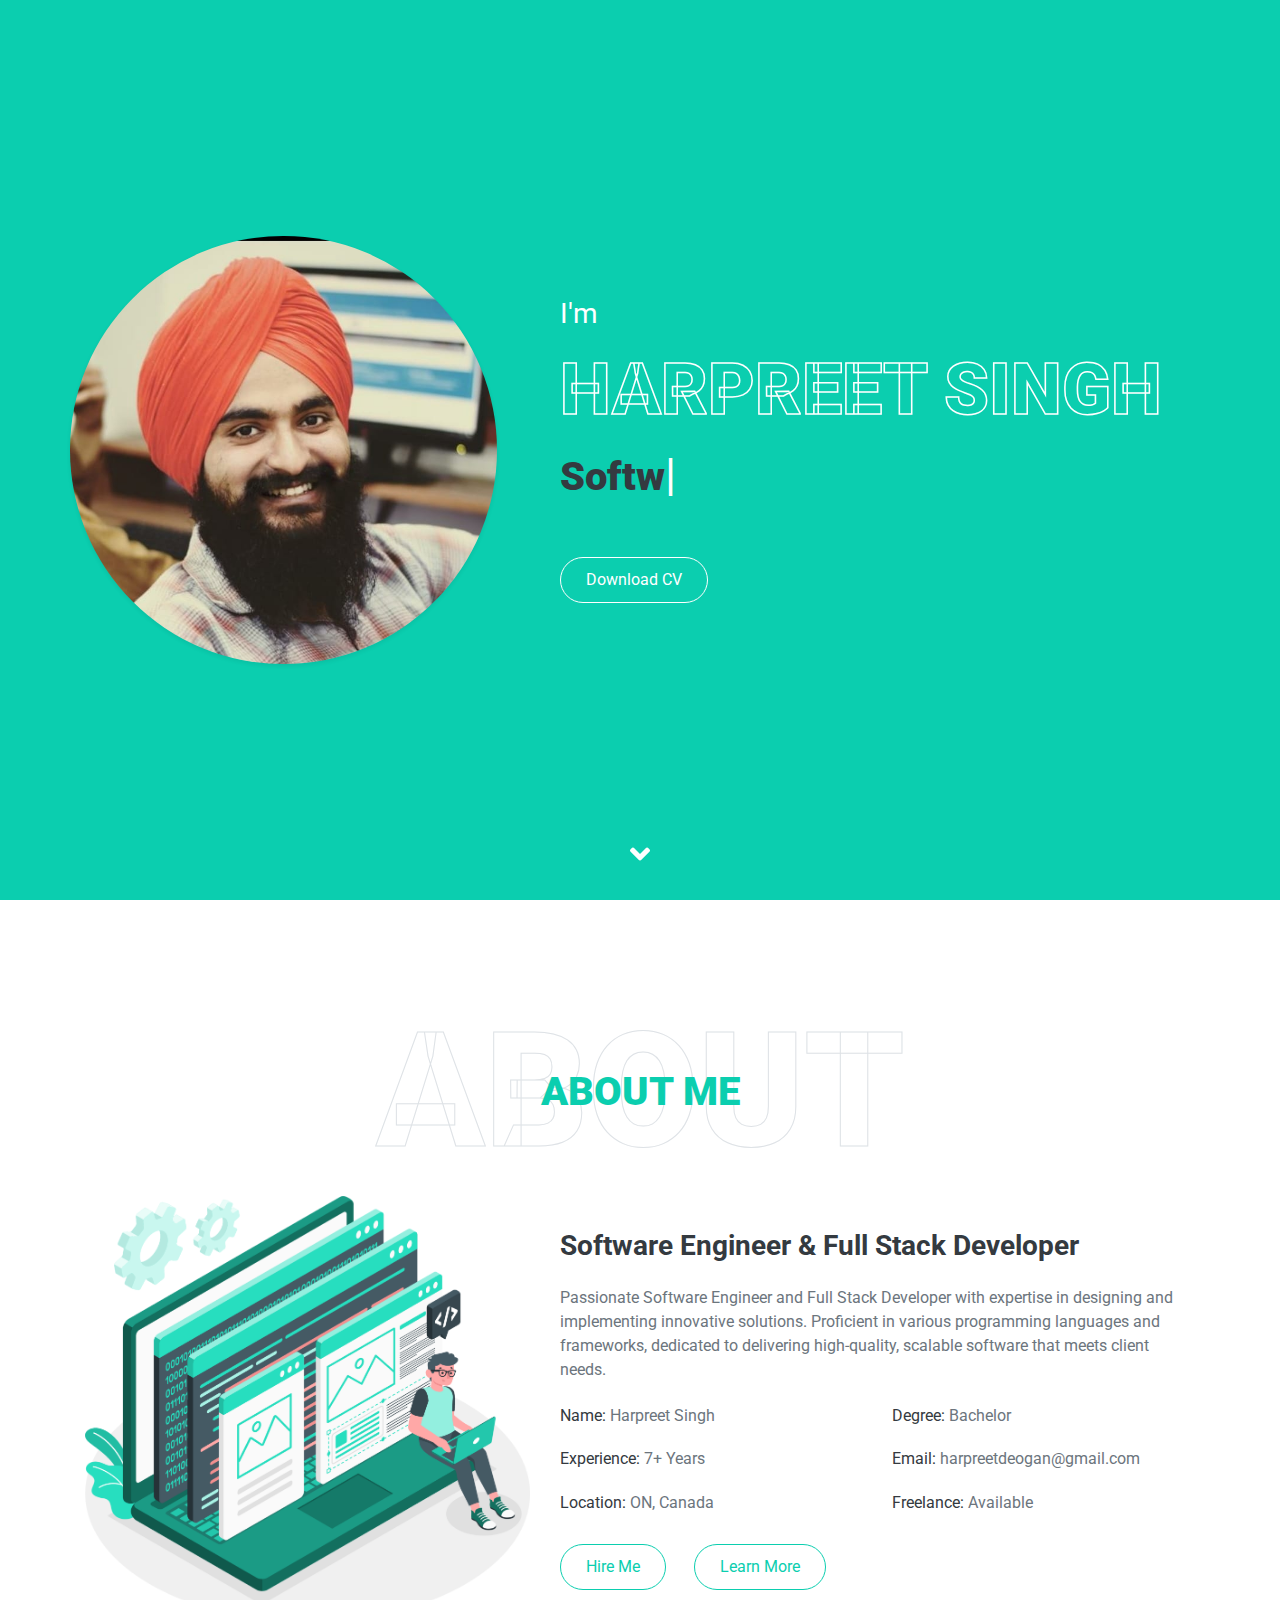
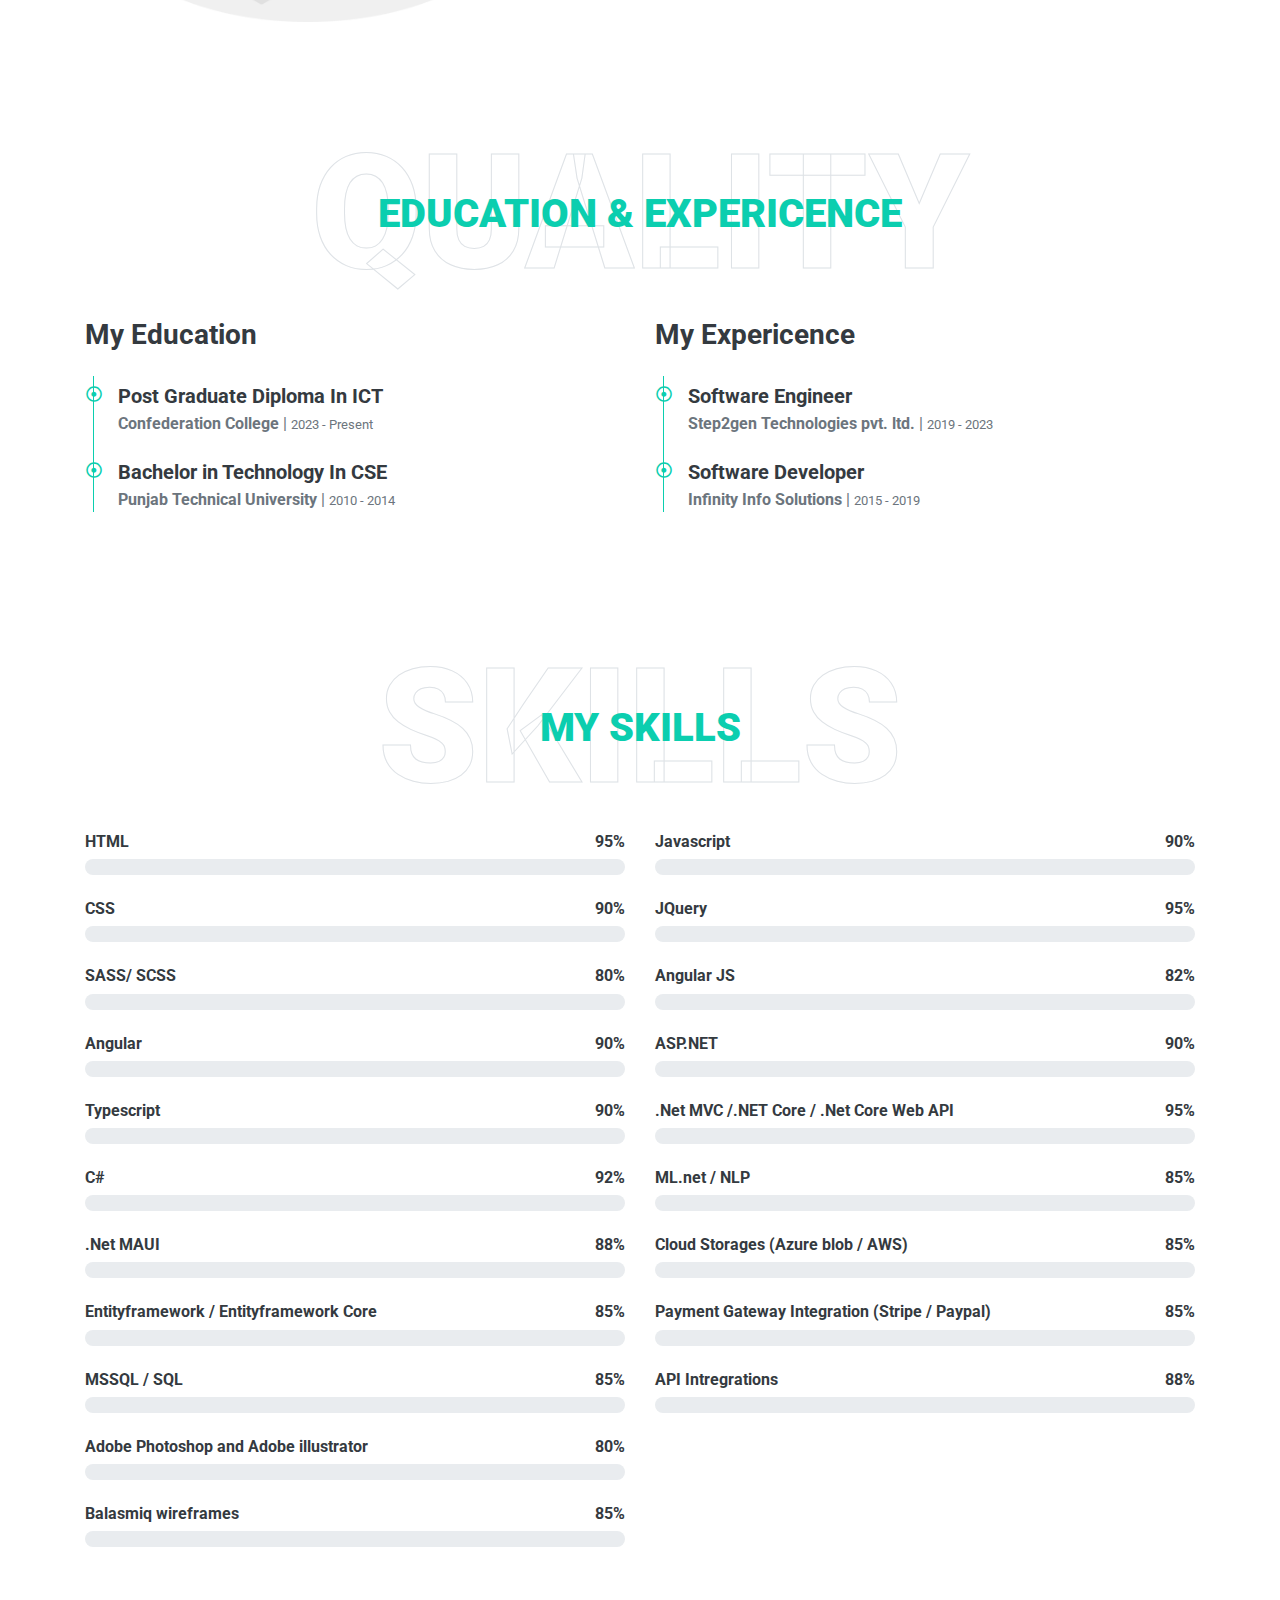
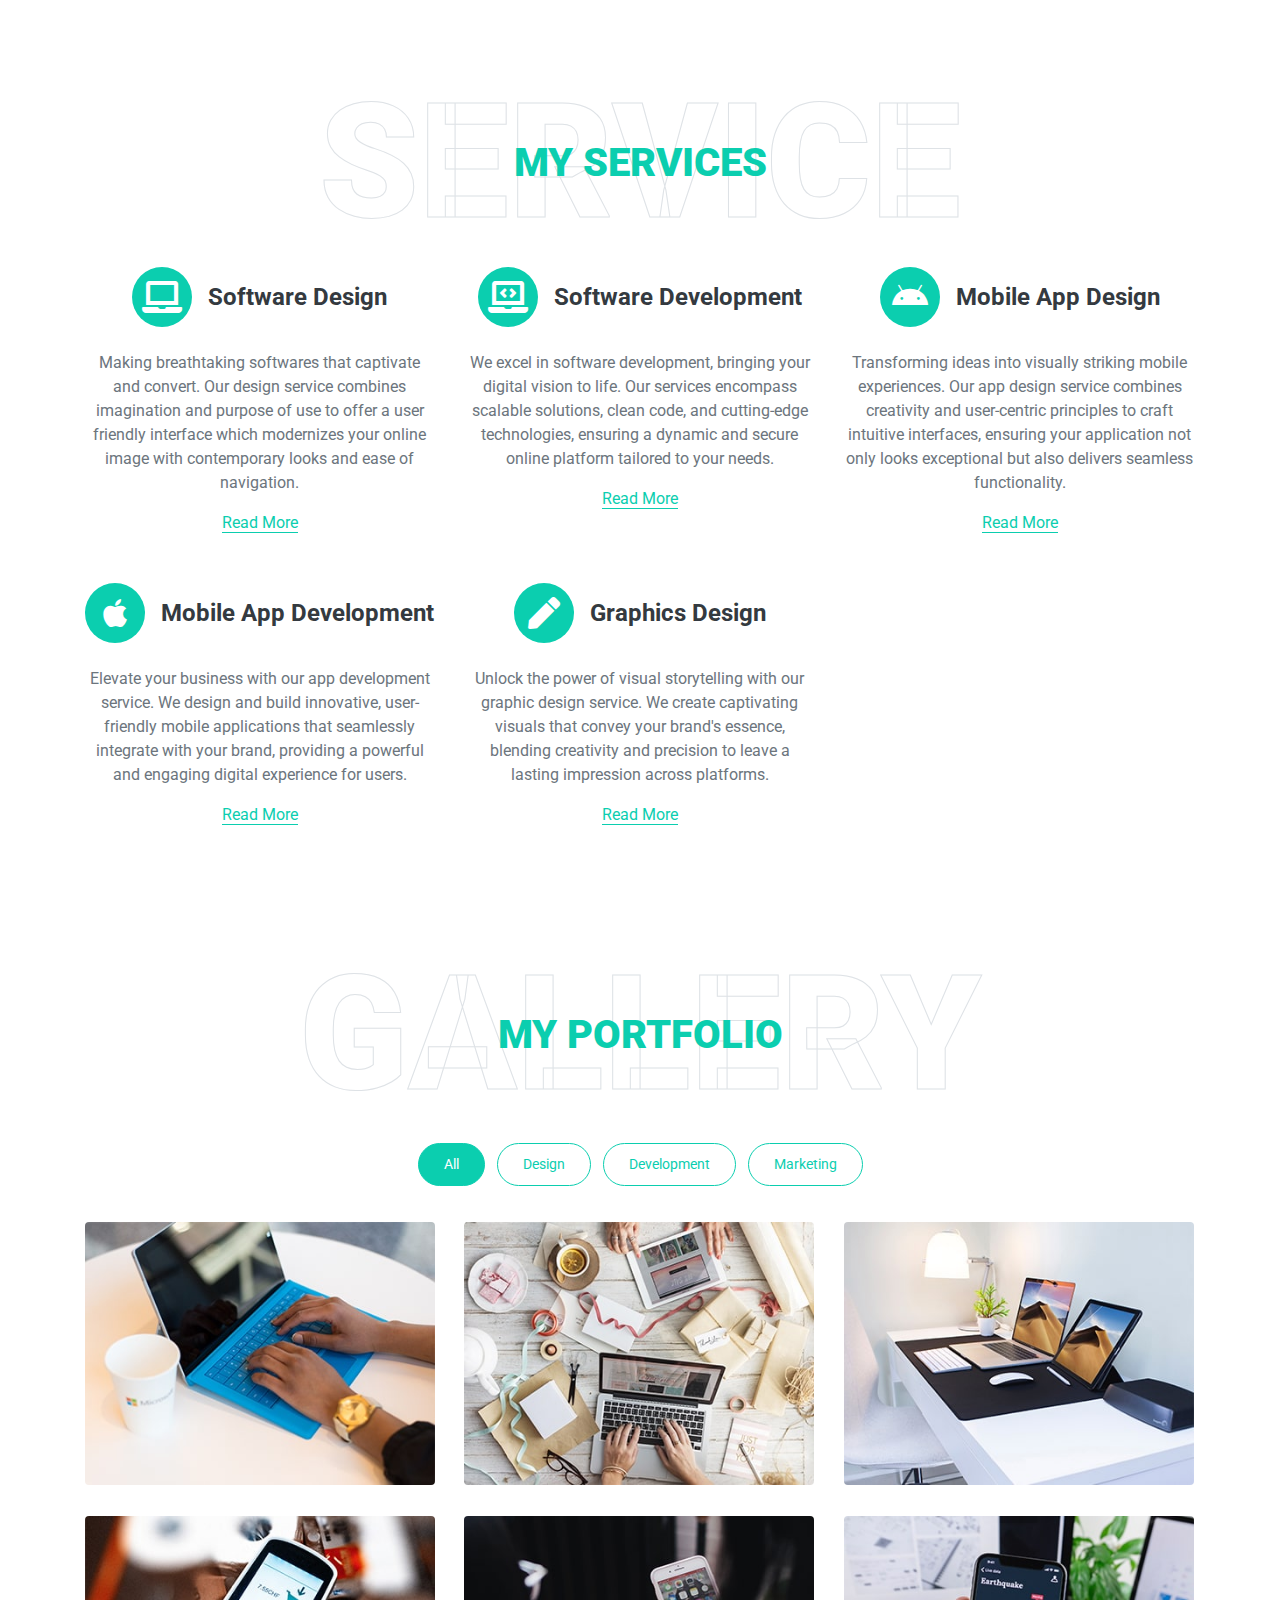
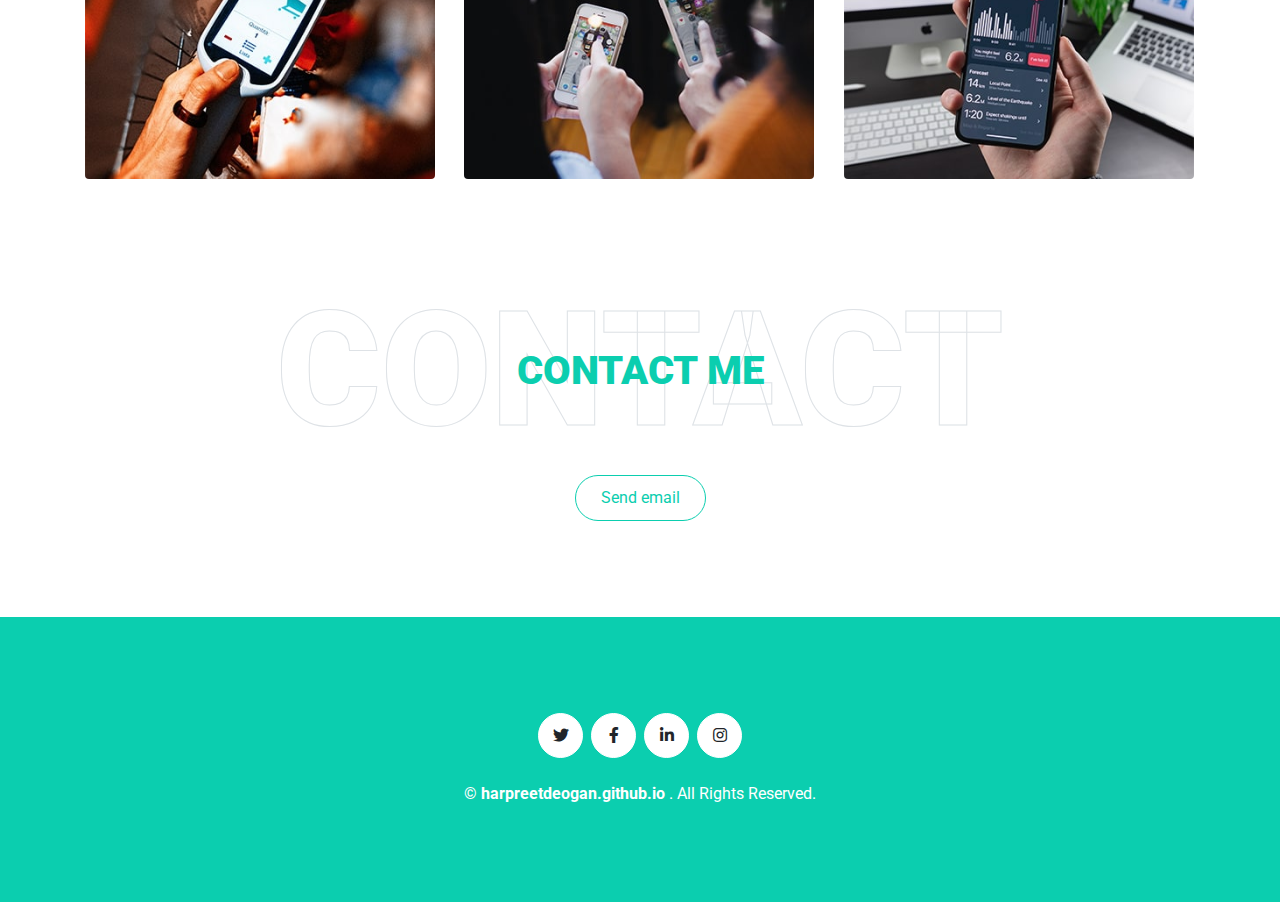
==== commit 9559f62a: "text-changes" ====
--- a/index.html
+++ b/index.html
@@ -89,10 +89,10 @@
                 </div>
                 <div class="col-lg-7 text-center text-lg-left">
                     <h3 class="text-white font-weight-normal mb-3">I'm</h3>
-                    <h1 class="display-3 text-uppercase text-primary mb-2" style="-webkit-text-stroke: 2px #ffffff;">
+                    <h1 class="display-3 text-uppercase text-primary mb-2" style="-webkit-text-stroke: 1.5px #ffffff;">
                         Harpreet Singh
                     </h1>
-                    <h1 class="typed-text-output d-inline font-weight-lighter text-white"></h1>
+                    <h1 class="typed-text-output d-inline font-weight-medium text-black"></h1>
                     <div class="typed-text d-none">Software Engineer, Full Stack Developer, Front End Developer, Back End Developer , Apps Developer</div>
                     <div class="d-flex align-items-center justify-content-center justify-content-lg-start pt-5">
                         <a href="https://docs.google.com/document/d/1SQcDj1AjAk6OjAsIIXHjHRqwTMzfs-1_/edit?usp=drive_link&ouid=102612244312774850893&rtpof=true&sd=true" class="btn btn-outline-light mr-5">Download CV</a>
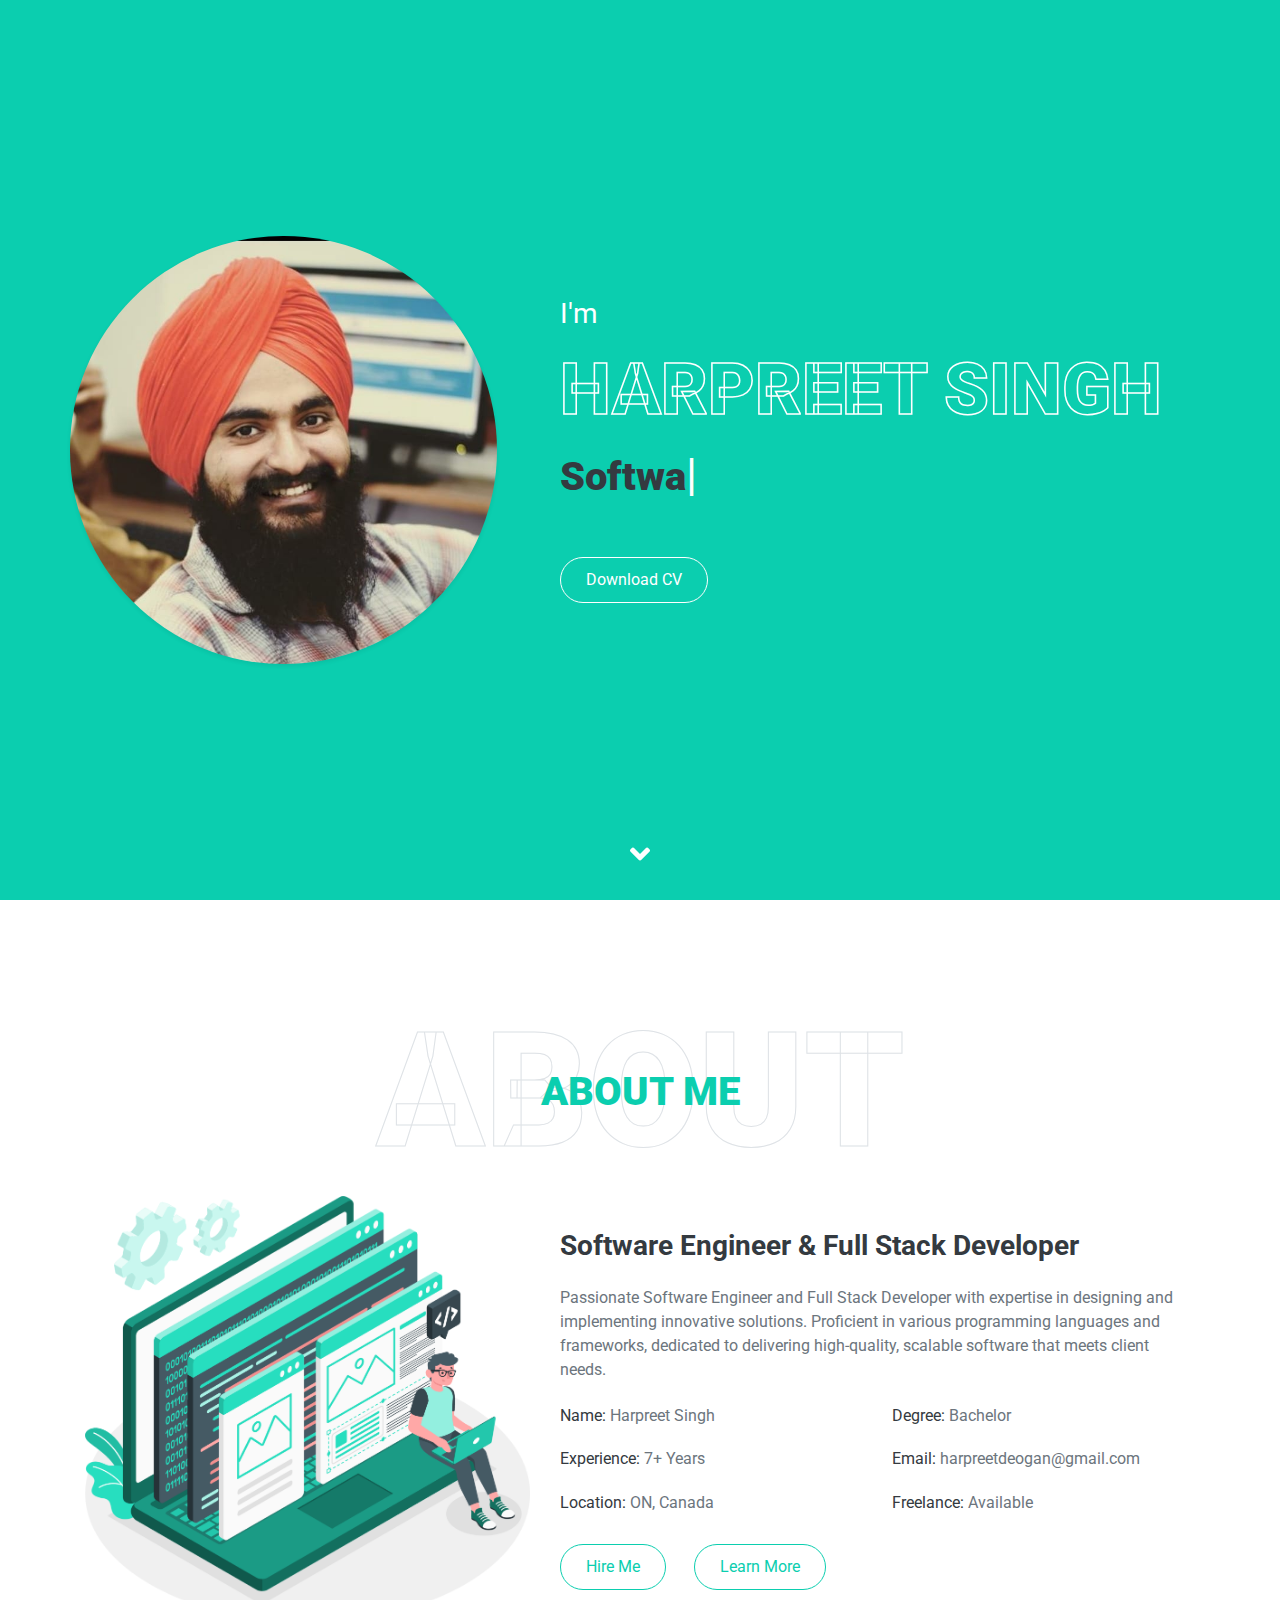
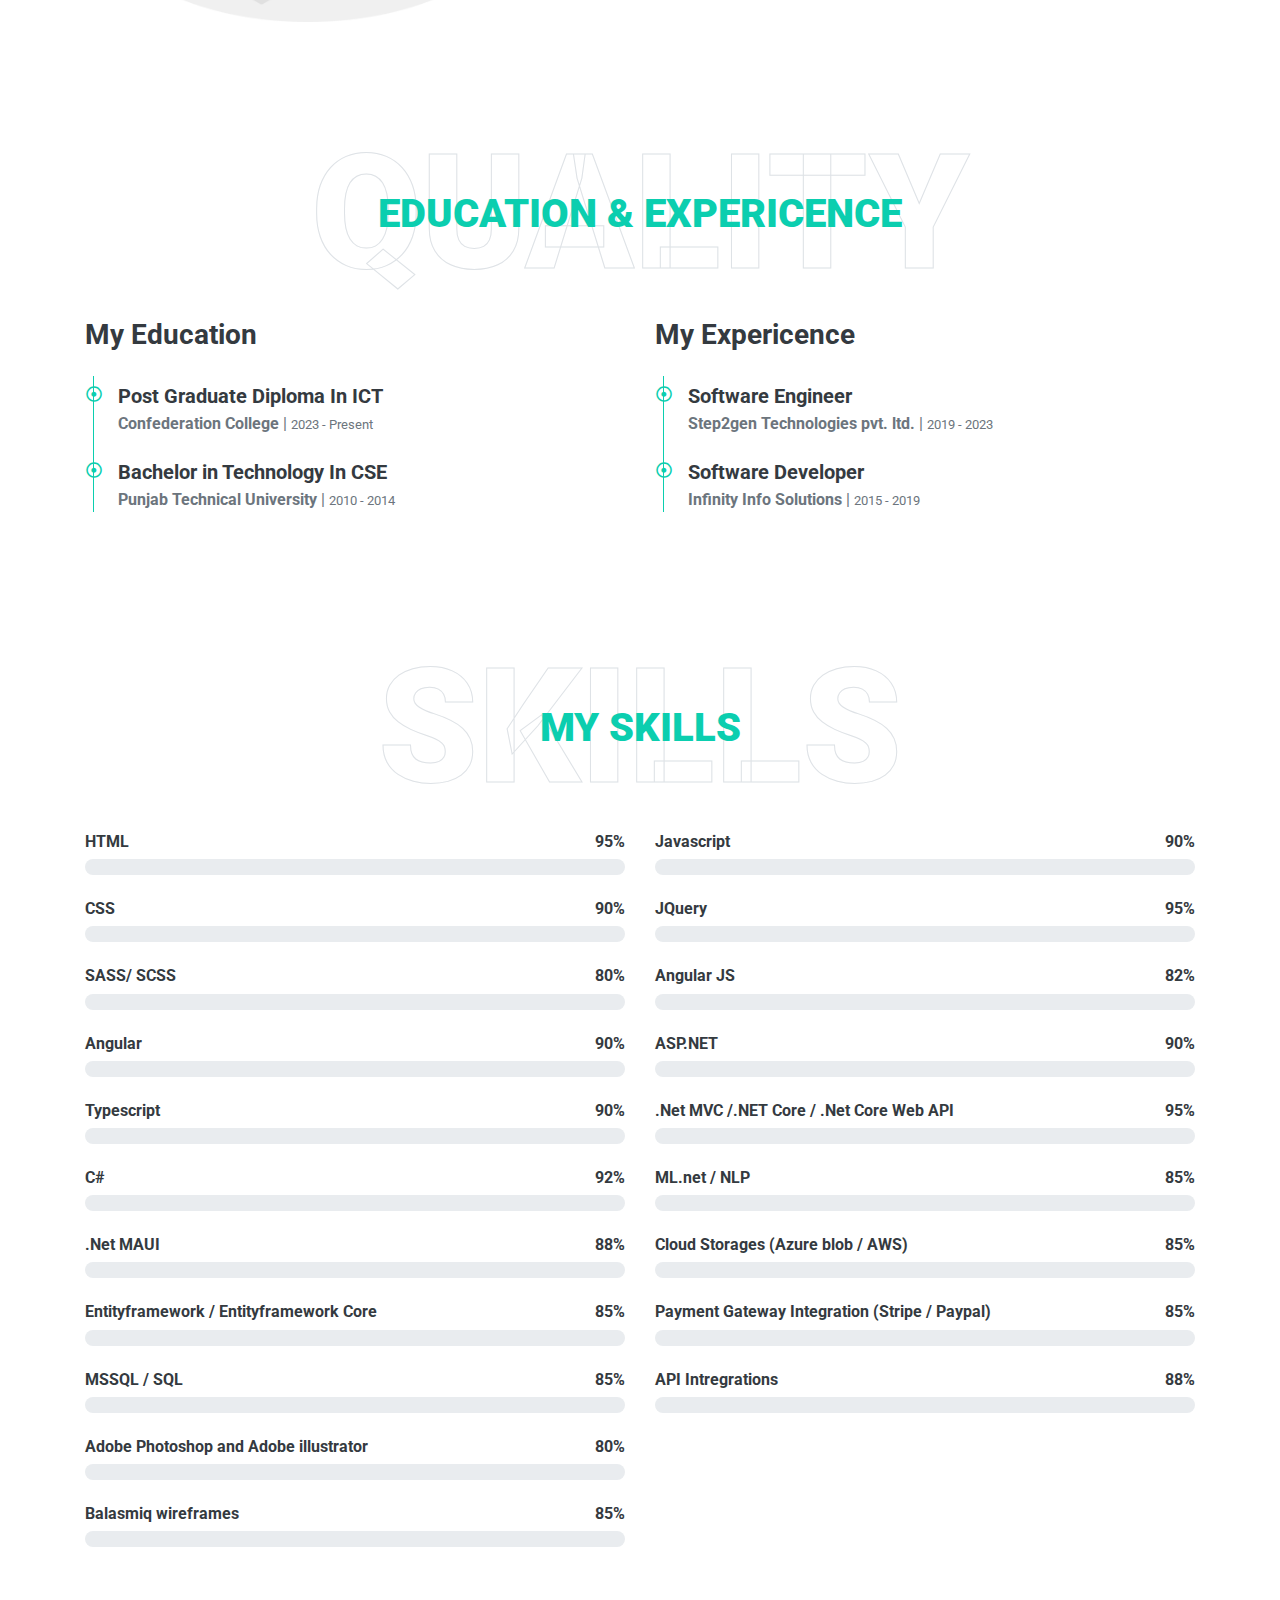
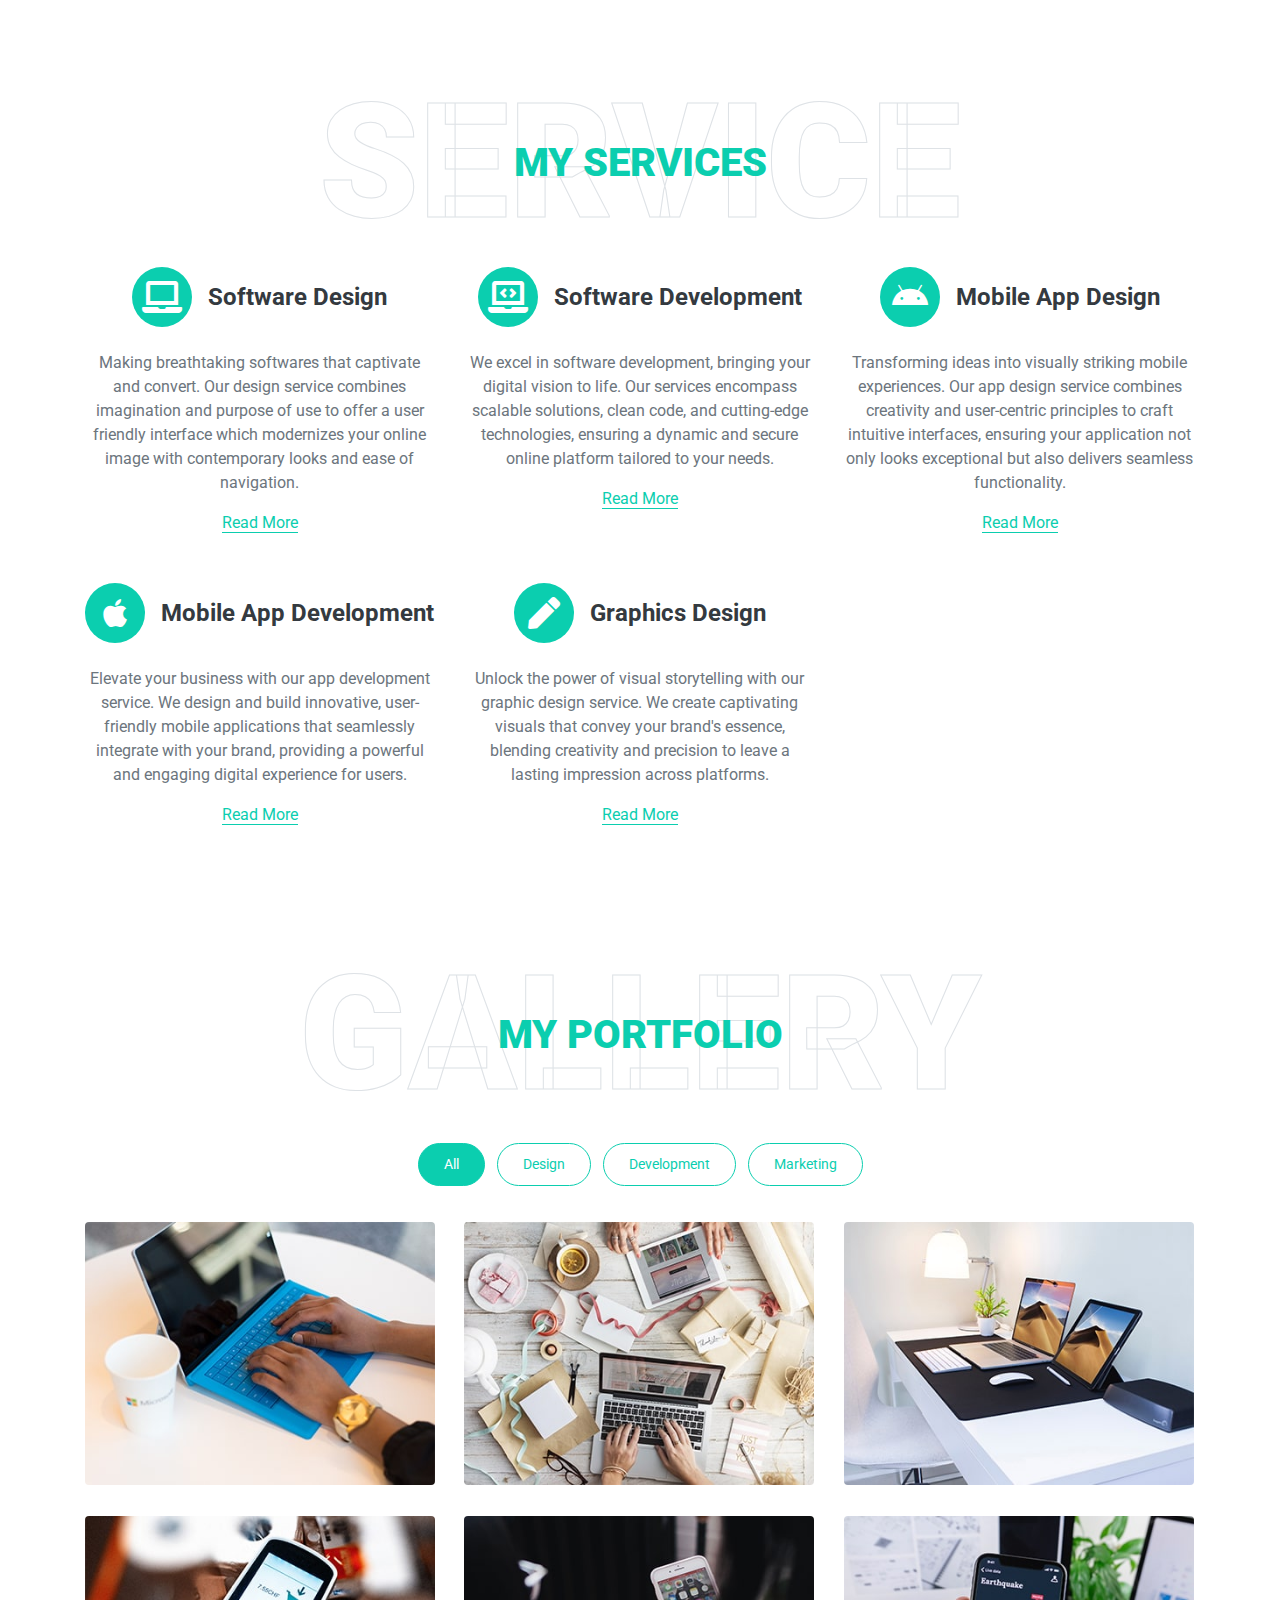
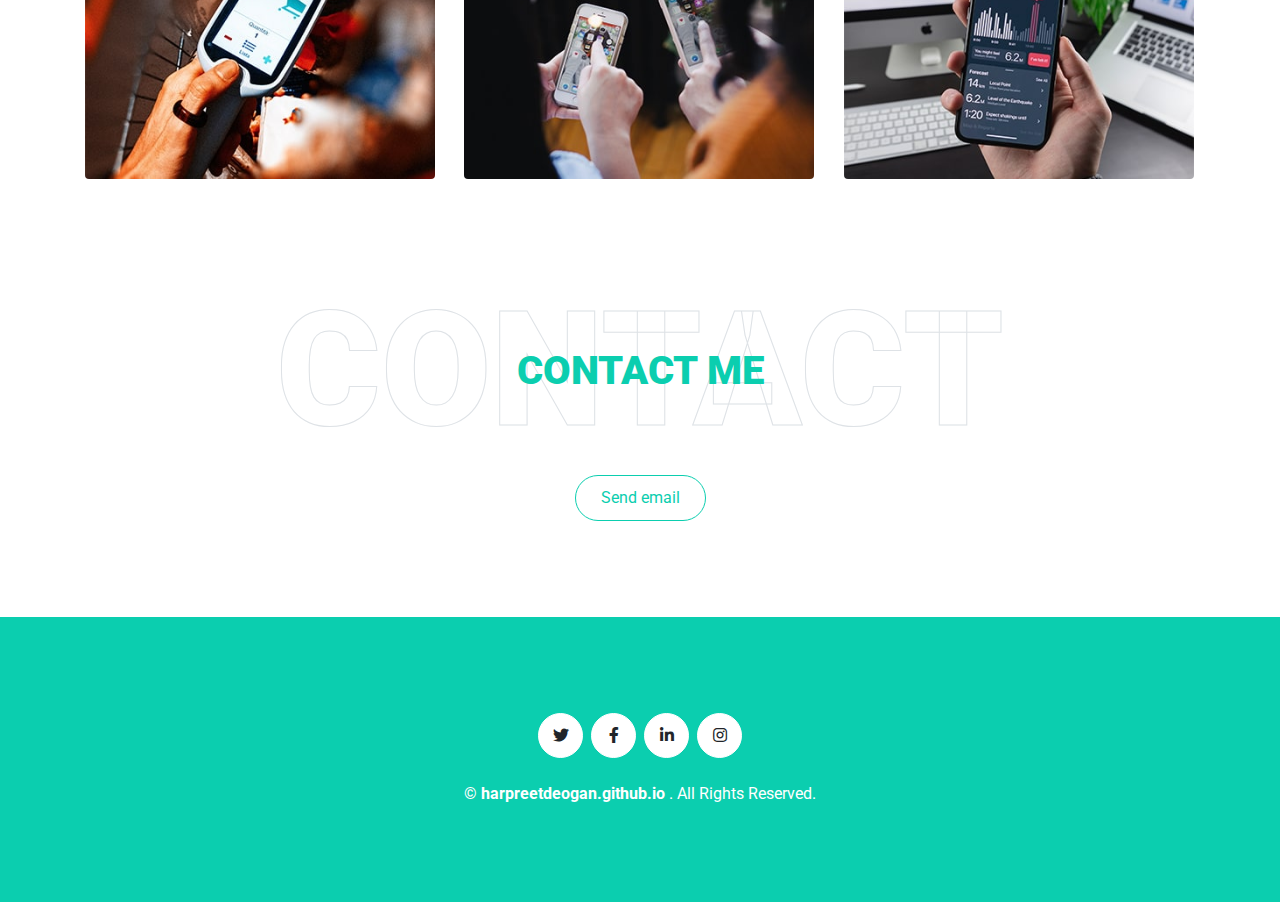
==== commit 1e041e7b: "hire-me-details-changes" ====
--- a/index.html
+++ b/index.html
@@ -93,7 +93,7 @@
                         Harpreet Singh
                     </h1>
                     <h1 class="typed-text-output d-inline font-weight-medium text-black"></h1>
-                    <div class="typed-text d-none">Software Engineer, Full Stack Developer, Front End Developer, Back End Developer , Apps Developer</div>
+                    <div class="typed-text d-none">Software Engineer, Full Stack Developer, Front End Developer, Back End Developer , App Developer</div>
                     <div class="d-flex align-items-center justify-content-center justify-content-lg-start pt-5">
                         <a href="https://docs.google.com/document/d/1SQcDj1AjAk6OjAsIIXHjHRqwTMzfs-1_/edit?usp=drive_link&ouid=102612244312774850893&rtpof=true&sd=true" class="btn btn-outline-light mr-5">Download CV</a>
                         <!-- <button type="button" class="btn-play" data-toggle="modal" data-src="https://www.youtube.com/embed/DWRcNpR6Kdc" data-target="#videoModal">
@@ -145,8 +145,8 @@
                             <h6>Freelance: <span class="text-secondary">Available</span></h6>
                         </div>
                     </div>
-                    <a href="" class="btn btn-outline-primary mr-4">Hire Me</a>
-                    <a href="" class="btn btn-outline-primary">Learn More</a>
+                    <a href="mailto:harpreetdeogan@gmail.com" class="btn btn-outline-primary mr-4">Hire Me</a>
+                    <a href="https://docs.google.com/document/d/1SQcDj1AjAk6OjAsIIXHjHRqwTMzfs-1_/edit?usp=drive_link&ouid=102612244312774850893&rtpof=true&sd=true" class="btn btn-outline-primary">Learn More</a>
                 </div>
             </div>
         </div>
